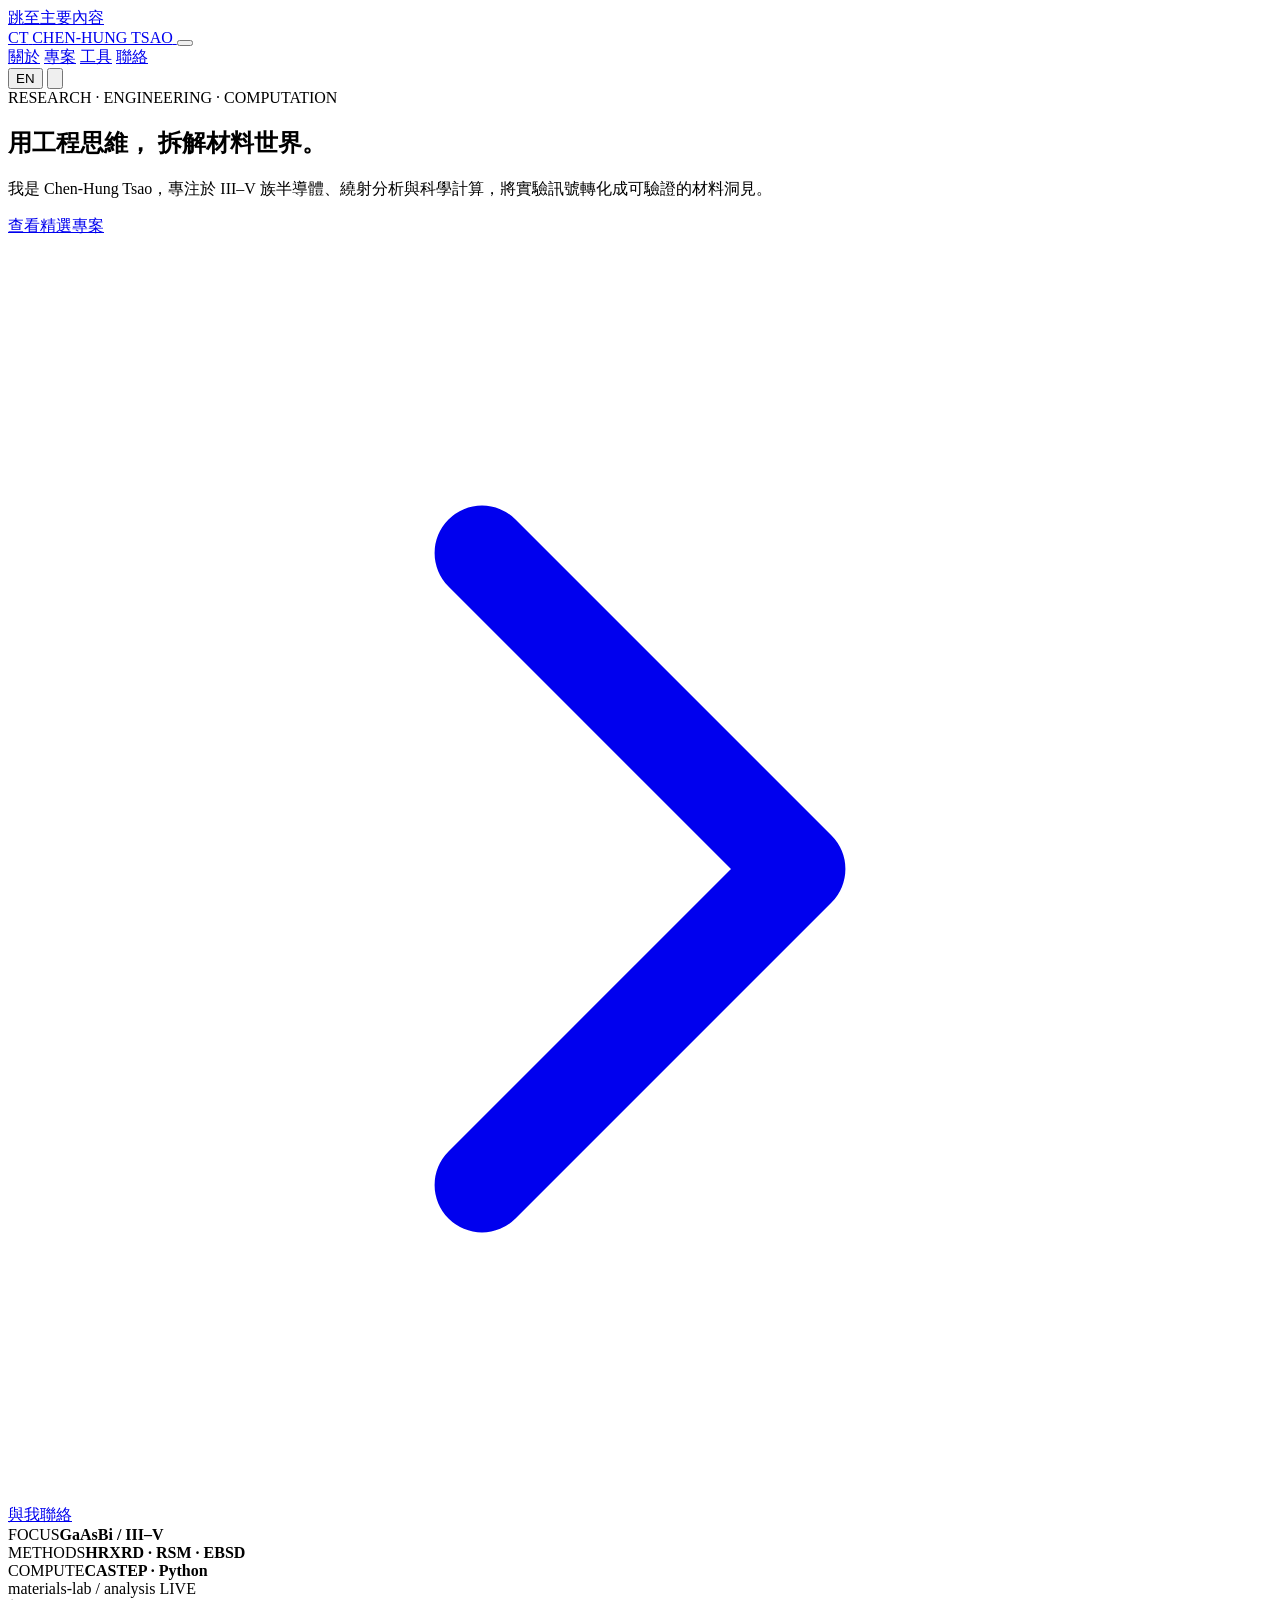
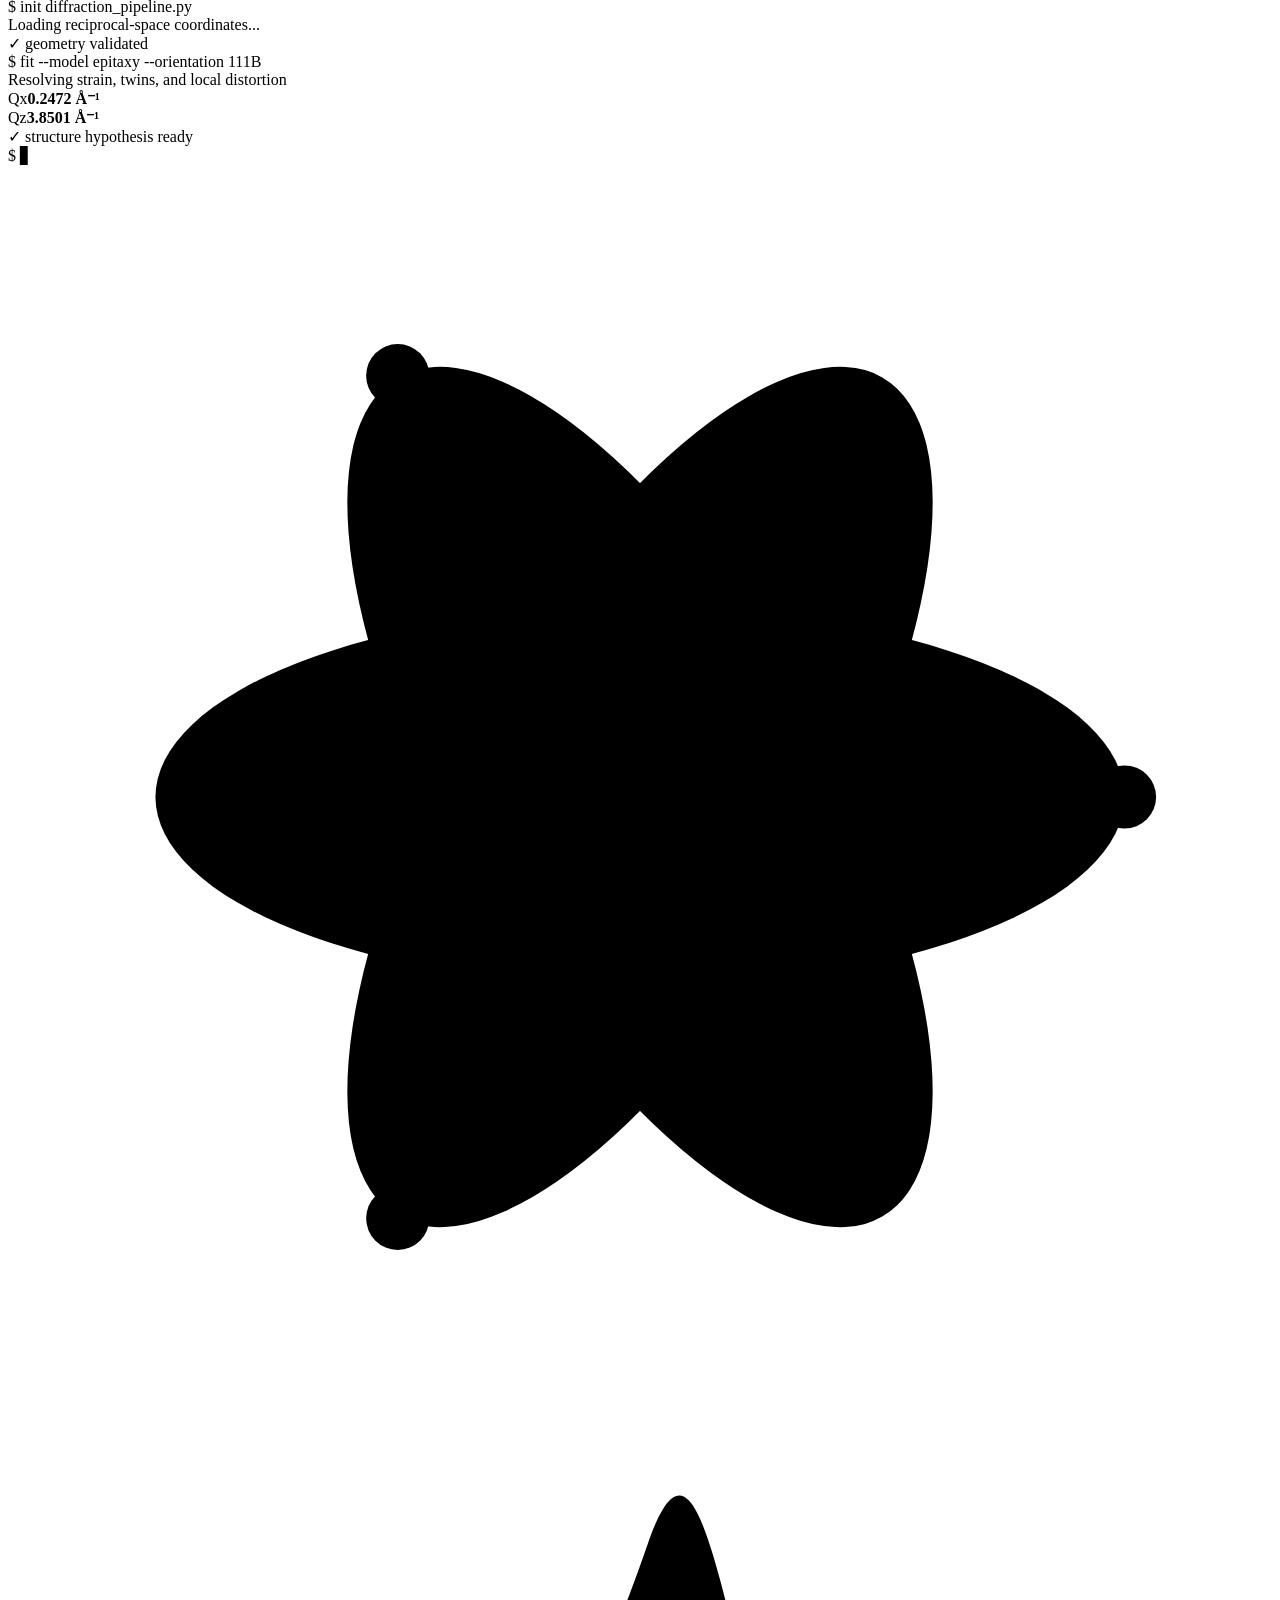
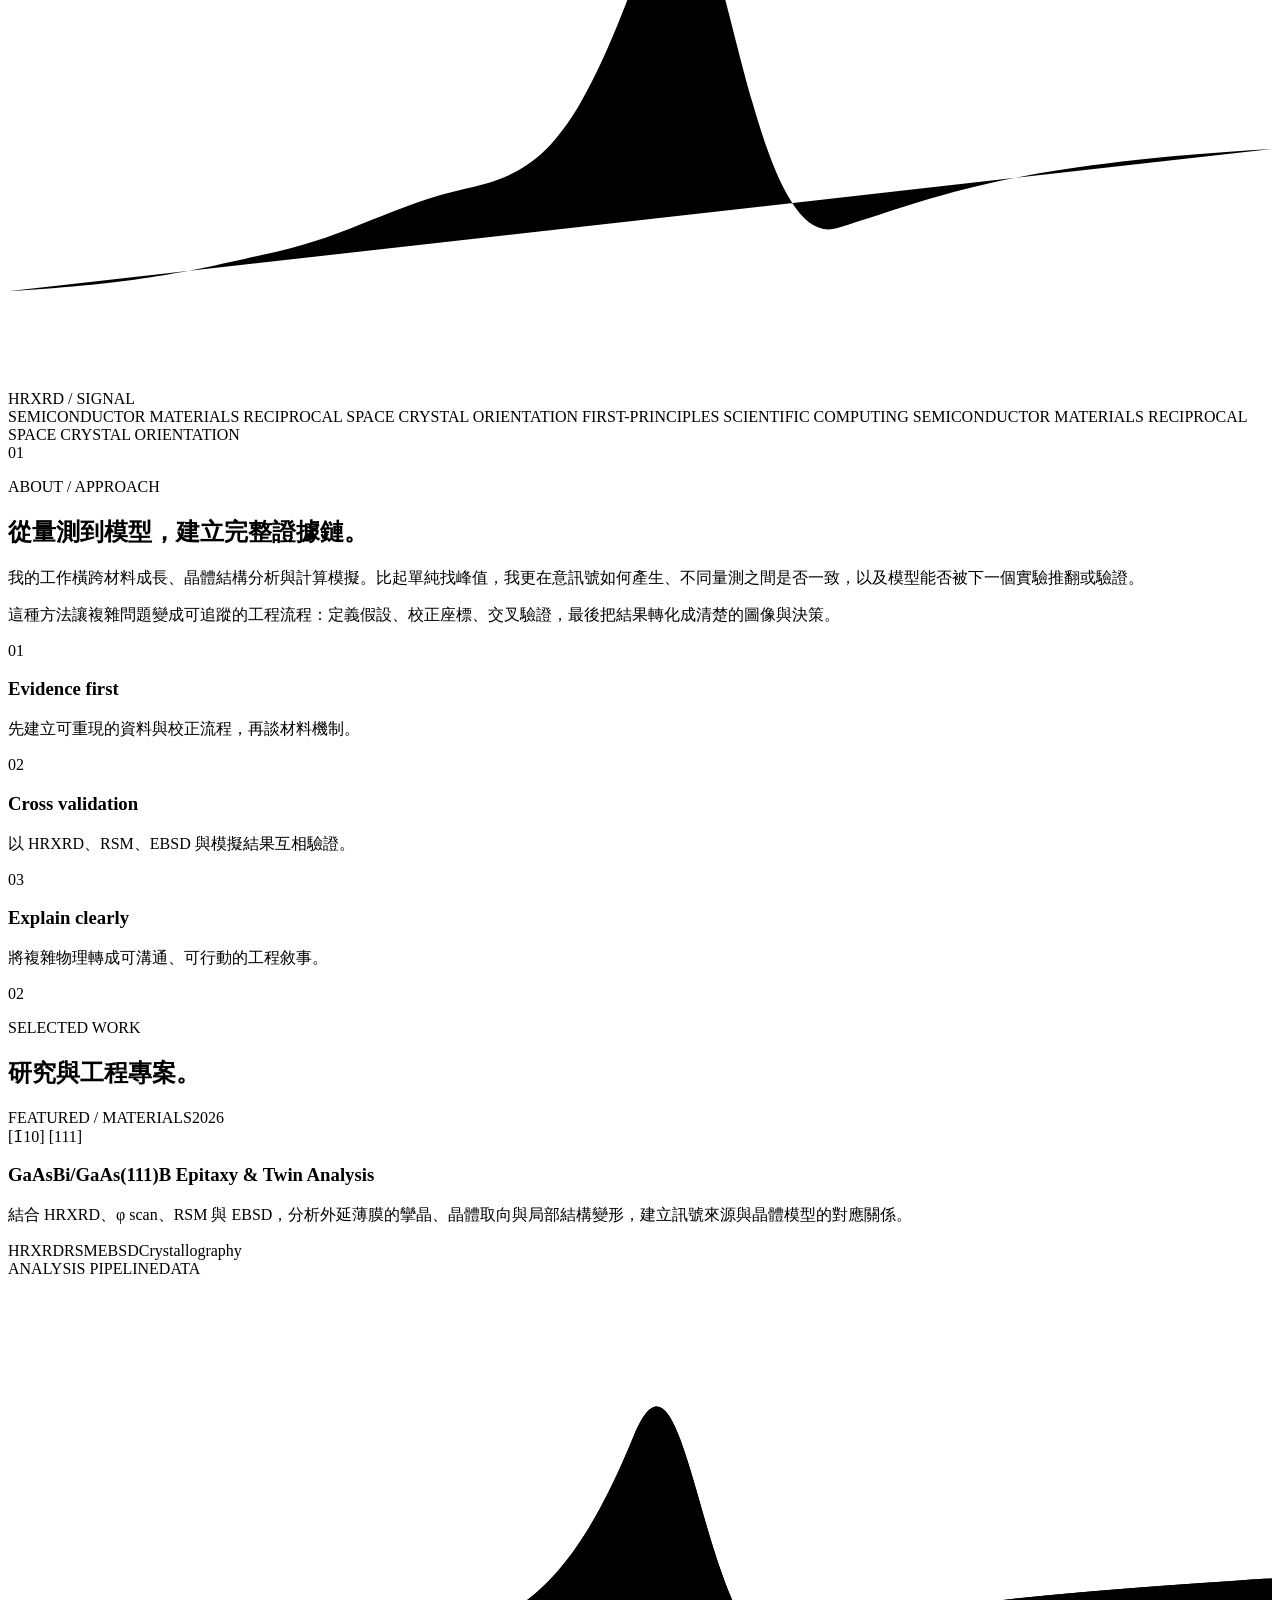
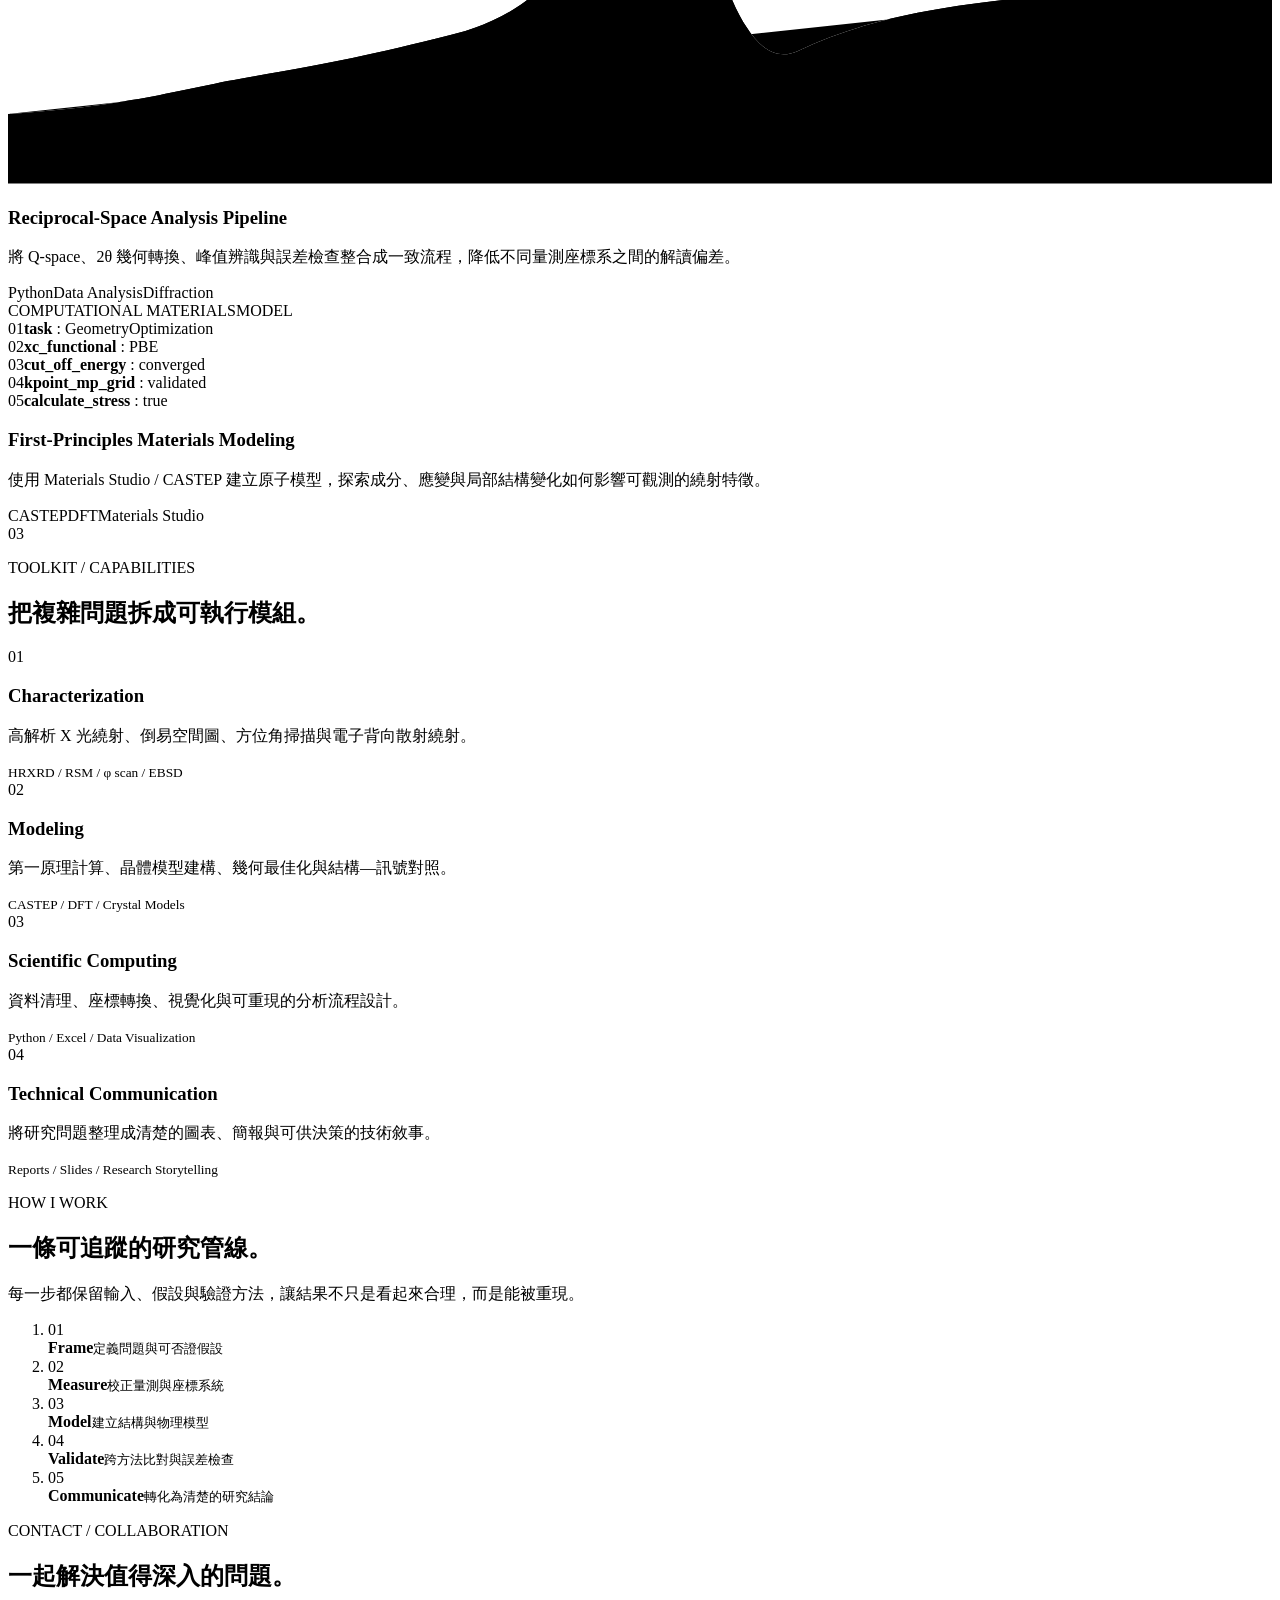
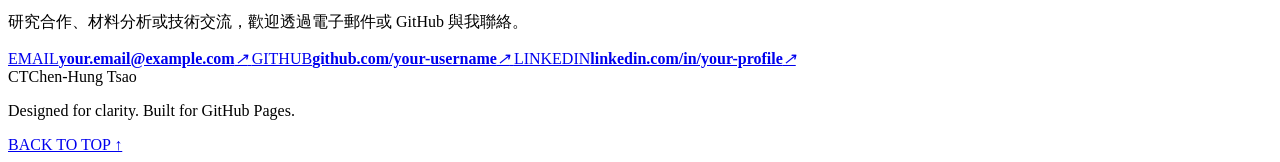
==== index.html @ fb01da3d "Initial personal website Initial personal website" ====
<!doctype html>
<html lang="zh-Hant" data-theme="dark">
<head>
  <meta charset="utf-8" />
  <meta name="viewport" content="width=device-width, initial-scale=1" />
  <meta name="description" content="Chen-Hung Tsao — semiconductor research, materials engineering, scientific computing, and diffraction analysis." />
  <meta name="theme-color" content="#07111f" />
  <meta property="og:title" content="Chen-Hung Tsao | Research Engineer" />
  <meta property="og:description" content="Semiconductor materials, diffraction analysis, and scientific computing." />
  <meta property="og:type" content="website" />
  <title>Chen-Hung Tsao | Research Engineer</title>
  <link rel="icon" href="assets/icons/favicon.svg" type="image/svg+xml" />
  <link rel="stylesheet" href="assets/css/styles.css" />
  <script defer src="assets/js/main.js"></script>
</head>
<body>
  <a class="skip-link" href="#main">跳至主要內容</a>
  <div class="cursor-glow" aria-hidden="true"></div>
  <div class="ambient ambient-one" aria-hidden="true"></div>
  <div class="ambient ambient-two" aria-hidden="true"></div>

  <header class="site-header" id="top">
    <nav class="nav shell" aria-label="主要導覽">
      <a class="brand" href="#top" aria-label="回到首頁">
        <span class="brand-mark">CT</span>
        <span class="brand-text">CHEN-HUNG TSAO</span>
      </a>

      <button class="nav-toggle" type="button" aria-expanded="false" aria-controls="nav-links" aria-label="開啟導覽選單">
        <span></span><span></span>
      </button>

      <div class="nav-links" id="nav-links">
        <a href="#about" data-i18n="nav.about">關於</a>
        <a href="#work" data-i18n="nav.work">專案</a>
        <a href="#toolkit" data-i18n="nav.toolkit">工具</a>
        <a href="#contact" data-i18n="nav.contact">聯絡</a>
      </div>

      <div class="nav-actions">
        <button class="utility-button" id="language-toggle" type="button" aria-label="切換語言">EN</button>
        <button class="utility-button icon-button" id="theme-toggle" type="button" aria-label="切換明暗主題">
          <svg aria-hidden="true" viewBox="0 0 24 24" fill="none"><path d="M12 3v2M12 19v2M3 12h2M19 12h2M5.64 5.64l1.42 1.42M16.94 16.94l1.42 1.42M18.36 5.64l-1.42 1.42M7.06 16.94l-1.42 1.42M16 12a4 4 0 1 1-8 0 4 4 0 0 1 8 0Z" stroke="currentColor" stroke-width="1.6" stroke-linecap="round"/></svg>
        </button>
      </div>
    </nav>
  </header>

  <main id="main">
    <section class="hero shell section">
      <div class="hero-copy reveal">
        <div class="eyebrow">
          <span class="status-dot"></span>
          <span data-i18n="hero.eyebrow">RESEARCH · ENGINEERING · COMPUTATION</span>
        </div>
        <h1>
          <span data-i18n="hero.line1">用工程思維，</span>
          <span class="gradient-text" data-i18n="hero.line2">拆解材料世界。</span>
        </h1>
        <p class="hero-lead" data-i18n="hero.lead">
          我是 Chen-Hung Tsao，專注於 III–V 族半導體、繞射分析與科學計算，將實驗訊號轉化成可驗證的材料洞見。
        </p>
        <div class="hero-actions">
          <a class="button button-primary" href="#work">
            <span data-i18n="hero.ctaPrimary">查看精選專案</span>
            <svg aria-hidden="true" viewBox="0 0 24 24"><path d="m9 18 6-6-6-6" fill="none" stroke="currentColor" stroke-width="1.8" stroke-linecap="round" stroke-linejoin="round"/></svg>
          </a>
          <a class="button button-secondary" href="#contact" data-i18n="hero.ctaSecondary">與我聯絡</a>
        </div>
        <div class="hero-meta" aria-label="專業領域">
          <div><span class="meta-label" data-i18n="hero.focusLabel">FOCUS</span><strong>GaAsBi / III–V</strong></div>
          <div><span class="meta-label" data-i18n="hero.methodsLabel">METHODS</span><strong>HRXRD · RSM · EBSD</strong></div>
          <div><span class="meta-label" data-i18n="hero.computeLabel">COMPUTE</span><strong>CASTEP · Python</strong></div>
        </div>
      </div>

      <div class="hero-visual reveal" data-delay="120">
        <div class="terminal-window">
          <div class="terminal-bar">
            <div class="terminal-dots" aria-hidden="true"><span></span><span></span><span></span></div>
            <span>materials-lab / analysis</span>
            <span class="terminal-status">LIVE</span>
          </div>
          <div class="terminal-body" aria-label="模擬分析終端機">
            <div><span class="terminal-prompt">$</span> init diffraction_pipeline.py</div>
            <div class="terminal-muted">Loading reciprocal-space coordinates...</div>
            <div class="terminal-success">✓ geometry validated</div>
            <div><span class="terminal-prompt">$</span> fit --model epitaxy --orientation 111B</div>
            <div class="terminal-muted">Resolving strain, twins, and local distortion</div>
            <div class="terminal-data"><span>Qx</span><b>0.2472 Å⁻¹</b></div>
            <div class="terminal-data"><span>Qz</span><b>3.8501 Å⁻¹</b></div>
            <div class="terminal-success">✓ structure hypothesis ready</div>
            <div class="terminal-command"><span class="terminal-prompt">$</span> <span id="typed-command"></span><span class="caret">▋</span></div>
          </div>
        </div>

        <div class="orbital-card orbital-card-a" aria-hidden="true">
          <svg viewBox="0 0 120 120">
            <circle cx="60" cy="60" r="5"/>
            <ellipse cx="60" cy="60" rx="46" ry="18"/>
            <ellipse cx="60" cy="60" rx="46" ry="18" transform="rotate(60 60 60)"/>
            <ellipse cx="60" cy="60" rx="46" ry="18" transform="rotate(120 60 60)"/>
            <circle class="electron e1" cx="106" cy="60" r="3"/>
            <circle class="electron e2" cx="37" cy="20" r="3"/>
            <circle class="electron e3" cx="37" cy="100" r="3"/>
          </svg>
        </div>
        <div class="signal-card orbital-card-b" aria-hidden="true">
          <svg viewBox="0 0 160 70" preserveAspectRatio="none"><path d="M0 58 C18 57, 25 55, 34 53 S49 47, 58 45 S72 40, 81 14 S92 54, 105 50 S126 42, 160 40"/></svg>
          <span>HRXRD / SIGNAL</span>
        </div>
      </div>
    </section>

    <section class="signal-strip" aria-label="能力摘要">
      <div class="signal-track">
        <span>SEMICONDUCTOR MATERIALS</span><i></i>
        <span>RECIPROCAL SPACE</span><i></i>
        <span>CRYSTAL ORIENTATION</span><i></i>
        <span>FIRST-PRINCIPLES</span><i></i>
        <span>SCIENTIFIC COMPUTING</span><i></i>
        <span>SEMICONDUCTOR MATERIALS</span><i></i>
        <span>RECIPROCAL SPACE</span><i></i>
        <span>CRYSTAL ORIENTATION</span><i></i>
      </div>
    </section>

    <section class="about shell section" id="about">
      <div class="section-heading reveal">
        <span class="section-index">01</span>
        <div>
          <p class="section-kicker" data-i18n="about.kicker">ABOUT / APPROACH</p>
          <h2 data-i18n="about.title">從量測到模型，建立完整證據鏈。</h2>
        </div>
      </div>

      <div class="about-grid">
        <article class="about-statement reveal">
          <p data-i18n="about.body1">我的工作橫跨材料成長、晶體結構分析與計算模擬。比起單純找峰值，我更在意訊號如何產生、不同量測之間是否一致，以及模型能否被下一個實驗推翻或驗證。</p>
          <p data-i18n="about.body2">這種方法讓複雜問題變成可追蹤的工程流程：定義假設、校正座標、交叉驗證，最後把結果轉化成清楚的圖像與決策。</p>
        </article>

        <div class="principles reveal" data-delay="100">
          <div class="principle-card">
            <span>01</span><h3 data-i18n="about.p1Title">Evidence first</h3><p data-i18n="about.p1Body">先建立可重現的資料與校正流程，再談材料機制。</p>
          </div>
          <div class="principle-card">
            <span>02</span><h3 data-i18n="about.p2Title">Cross validation</h3><p data-i18n="about.p2Body">以 HRXRD、RSM、EBSD 與模擬結果互相驗證。</p>
          </div>
          <div class="principle-card">
            <span>03</span><h3 data-i18n="about.p3Title">Explain clearly</h3><p data-i18n="about.p3Body">將複雜物理轉成可溝通、可行動的工程敘事。</p>
          </div>
        </div>
      </div>
    </section>

    <section class="work shell section" id="work">
      <div class="section-heading reveal">
        <span class="section-index">02</span>
        <div>
          <p class="section-kicker" data-i18n="work.kicker">SELECTED WORK</p>
          <h2 data-i18n="work.title">研究與工程專案。</h2>
        </div>
      </div>

      <div class="project-grid">
        <article class="project-card project-featured reveal">
          <div class="project-topline"><span>FEATURED / MATERIALS</span><span>2026</span></div>
          <div class="project-visual lattice-visual" aria-hidden="true">
            <div class="lattice-plane plane-a"></div>
            <div class="lattice-plane plane-b"></div>
            <div class="lattice-nodes"></div>
            <span class="axis axis-x">[1̄10]</span>
            <span class="axis axis-z">[111]</span>
          </div>
          <div class="project-content">
            <h3>GaAsBi/GaAs(111)B Epitaxy & Twin Analysis</h3>
            <p data-i18n="work.p1Body">結合 HRXRD、φ scan、RSM 與 EBSD，分析外延薄膜的攣晶、晶體取向與局部結構變形，建立訊號來源與晶體模型的對應關係。</p>
            <div class="tag-list"><span>HRXRD</span><span>RSM</span><span>EBSD</span><span>Crystallography</span></div>
          </div>
        </article>

        <article class="project-card reveal" data-delay="80">
          <div class="project-topline"><span>ANALYSIS PIPELINE</span><span>DATA</span></div>
          <div class="mini-chart" aria-hidden="true">
            <svg viewBox="0 0 400 160" preserveAspectRatio="none"><path class="chart-grid" d="M0 40H400M0 80H400M0 120H400M80 0V160M160 0V160M240 0V160M320 0V160"/><path class="chart-line" d="M0 138 C42 135 54 130 78 126 S116 119 140 113 S180 94 198 50 S220 132 250 118 S310 101 400 95"/><path class="chart-fill" d="M0 138 C42 135 54 130 78 126 S116 119 140 113 S180 94 198 50 S220 132 250 118 S310 101 400 95 L400 160 L0 160 Z"/></svg>
          </div>
          <div class="project-content">
            <h3 data-i18n="work.p2Title">Reciprocal-Space Analysis Pipeline</h3>
            <p data-i18n="work.p2Body">將 Q-space、2θ 幾何轉換、峰值辨識與誤差檢查整合成一致流程，降低不同量測座標系之間的解讀偏差。</p>
            <div class="tag-list"><span>Python</span><span>Data Analysis</span><span>Diffraction</span></div>
          </div>
        </article>

        <article class="project-card reveal" data-delay="160">
          <div class="project-topline"><span>COMPUTATIONAL MATERIALS</span><span>MODEL</span></div>
          <div class="code-visual" aria-hidden="true">
            <div><span>01</span><b>task</b> : GeometryOptimization</div>
            <div><span>02</span><b>xc_functional</b> : PBE</div>
            <div><span>03</span><b>cut_off_energy</b> : converged</div>
            <div><span>04</span><b>kpoint_mp_grid</b> : validated</div>
            <div><span>05</span><b>calculate_stress</b> : true</div>
          </div>
          <div class="project-content">
            <h3 data-i18n="work.p3Title">First-Principles Materials Modeling</h3>
            <p data-i18n="work.p3Body">使用 Materials Studio / CASTEP 建立原子模型，探索成分、應變與局部結構變化如何影響可觀測的繞射特徵。</p>
            <div class="tag-list"><span>CASTEP</span><span>DFT</span><span>Materials Studio</span></div>
          </div>
        </article>
      </div>
    </section>

    <section class="toolkit shell section" id="toolkit">
      <div class="section-heading reveal">
        <span class="section-index">03</span>
        <div>
          <p class="section-kicker" data-i18n="toolkit.kicker">TOOLKIT / CAPABILITIES</p>
          <h2 data-i18n="toolkit.title">把複雜問題拆成可執行模組。</h2>
        </div>
      </div>

      <div class="toolkit-grid">
        <article class="tool-card reveal">
          <div class="tool-icon">01</div>
          <h3 data-i18n="toolkit.t1Title">Characterization</h3>
          <p data-i18n="toolkit.t1Body">高解析 X 光繞射、倒易空間圖、方位角掃描與電子背向散射繞射。</p>
          <div class="tool-meter"><span style="--value: 91%"></span></div>
          <small>HRXRD / RSM / φ scan / EBSD</small>
        </article>
        <article class="tool-card reveal" data-delay="60">
          <div class="tool-icon">02</div>
          <h3 data-i18n="toolkit.t2Title">Modeling</h3>
          <p data-i18n="toolkit.t2Body">第一原理計算、晶體模型建構、幾何最佳化與結構—訊號對照。</p>
          <div class="tool-meter"><span style="--value: 84%"></span></div>
          <small>CASTEP / DFT / Crystal Models</small>
        </article>
        <article class="tool-card reveal" data-delay="120">
          <div class="tool-icon">03</div>
          <h3 data-i18n="toolkit.t3Title">Scientific Computing</h3>
          <p data-i18n="toolkit.t3Body">資料清理、座標轉換、視覺化與可重現的分析流程設計。</p>
          <div class="tool-meter"><span style="--value: 87%"></span></div>
          <small>Python / Excel / Data Visualization</small>
        </article>
        <article class="tool-card reveal" data-delay="180">
          <div class="tool-icon">04</div>
          <h3 data-i18n="toolkit.t4Title">Technical Communication</h3>
          <p data-i18n="toolkit.t4Body">將研究問題整理成清楚的圖表、簡報與可供決策的技術敘事。</p>
          <div class="tool-meter"><span style="--value: 89%"></span></div>
          <small>Reports / Slides / Research Storytelling</small>
        </article>
      </div>
    </section>

    <section class="workflow shell section">
      <div class="workflow-panel reveal">
        <div class="workflow-copy">
          <p class="section-kicker" data-i18n="workflow.kicker">HOW I WORK</p>
          <h2 data-i18n="workflow.title">一條可追蹤的研究管線。</h2>
          <p data-i18n="workflow.body">每一步都保留輸入、假設與驗證方法，讓結果不只是看起來合理，而是能被重現。</p>
        </div>
        <ol class="workflow-steps">
          <li><span>01</span><div><b data-i18n="workflow.s1Title">Frame</b><small data-i18n="workflow.s1Body">定義問題與可否證假設</small></div></li>
          <li><span>02</span><div><b data-i18n="workflow.s2Title">Measure</b><small data-i18n="workflow.s2Body">校正量測與座標系統</small></div></li>
          <li><span>03</span><div><b data-i18n="workflow.s3Title">Model</b><small data-i18n="workflow.s3Body">建立結構與物理模型</small></div></li>
          <li><span>04</span><div><b data-i18n="workflow.s4Title">Validate</b><small data-i18n="workflow.s4Body">跨方法比對與誤差檢查</small></div></li>
          <li><span>05</span><div><b data-i18n="workflow.s5Title">Communicate</b><small data-i18n="workflow.s5Body">轉化為清楚的研究結論</small></div></li>
        </ol>
      </div>
    </section>

    <section class="contact shell section" id="contact">
      <div class="contact-panel reveal">
        <div>
          <p class="section-kicker" data-i18n="contact.kicker">CONTACT / COLLABORATION</p>
          <h2 data-i18n="contact.title">一起解決值得深入的問題。</h2>
          <p data-i18n="contact.body">研究合作、材料分析或技術交流，歡迎透過電子郵件或 GitHub 與我聯絡。</p>
        </div>
        <div class="contact-actions">
          <!-- 將下方信箱替換成你的真實 Email -->
          <a class="contact-link" href="mailto:your.email@example.com">
            <span>EMAIL</span><b>your.email@example.com</b><i>↗</i>
          </a>
          <!-- 將 # 替換成你的 GitHub 個人頁連結 -->
          <a class="contact-link" href="#" data-placeholder-link="true">
            <span>GITHUB</span><b>github.com/your-username</b><i>↗</i>
          </a>
          <!-- 將 # 替換成你的 LinkedIn 個人頁連結 -->
          <a class="contact-link" href="#" data-placeholder-link="true">
            <span>LINKEDIN</span><b>linkedin.com/in/your-profile</b><i>↗</i>
          </a>
        </div>
      </div>
    </section>
  </main>

  <footer class="site-footer shell">
    <div><span class="brand-mark small">CT</span><span>Chen-Hung Tsao</span></div>
    <p>Designed for clarity. Built for GitHub Pages.</p>
    <a href="#top">BACK TO TOP ↑</a>
  </footer>

  <div class="command-palette" id="command-palette" role="dialog" aria-modal="true" aria-labelledby="command-title" hidden>
    <div class="command-backdrop" data-close-command></div>
    <div class="command-box">
      <div class="command-search">
        <span>⌘</span><input id="command-input" type="text" autocomplete="off" placeholder="Navigate…" aria-label="快速導覽" />
        <kbd>ESC</kbd>
      </div>
      <p id="command-title">QUICK NAVIGATION</p>
      <div class="command-list">
        <button type="button" data-target="#about"><span>01</span><b>About</b><kbd>A</kbd></button>
        <button type="button" data-target="#work"><span>02</span><b>Selected Work</b><kbd>W</kbd></button>
        <button type="button" data-target="#toolkit"><span>03</span><b>Toolkit</b><kbd>T</kbd></button>
        <button type="button" data-target="#contact"><span>04</span><b>Contact</b><kbd>C</kbd></button>
      </div>
    </div>
  </div>
</body>
</html>
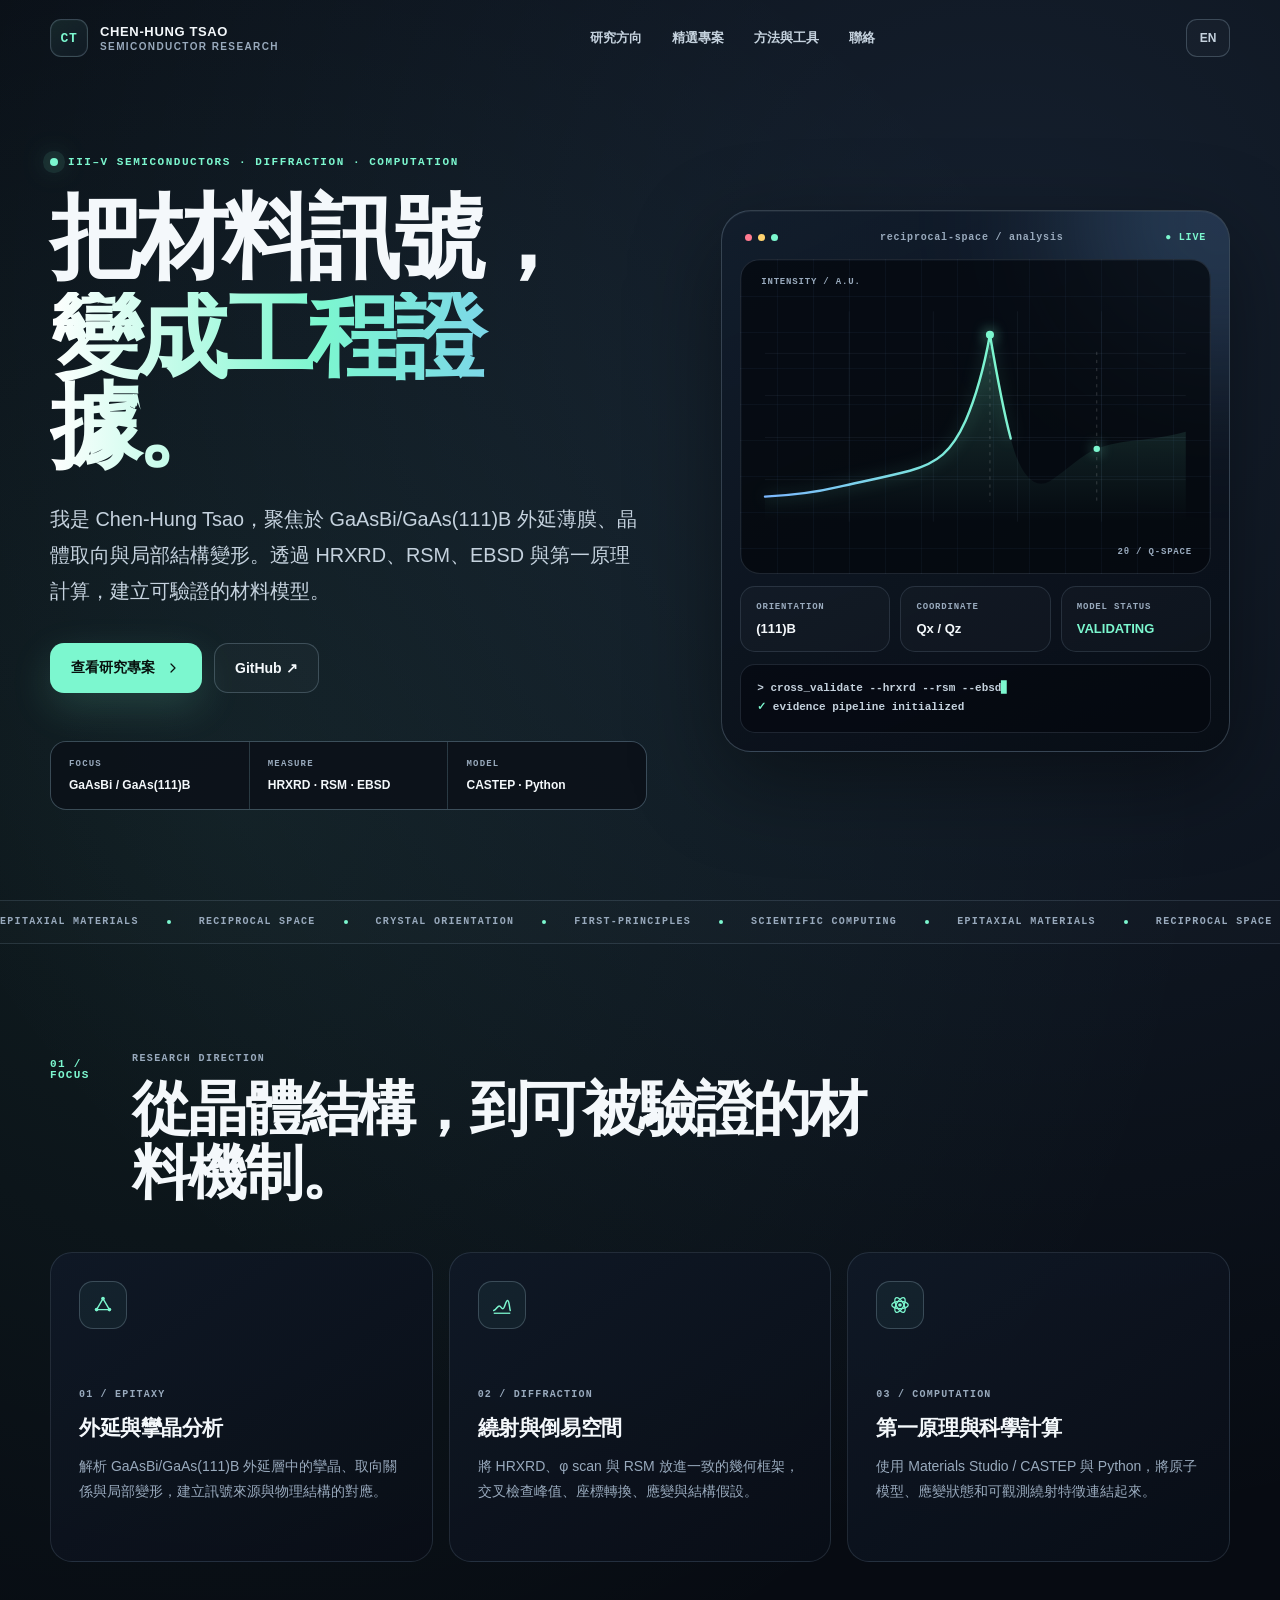
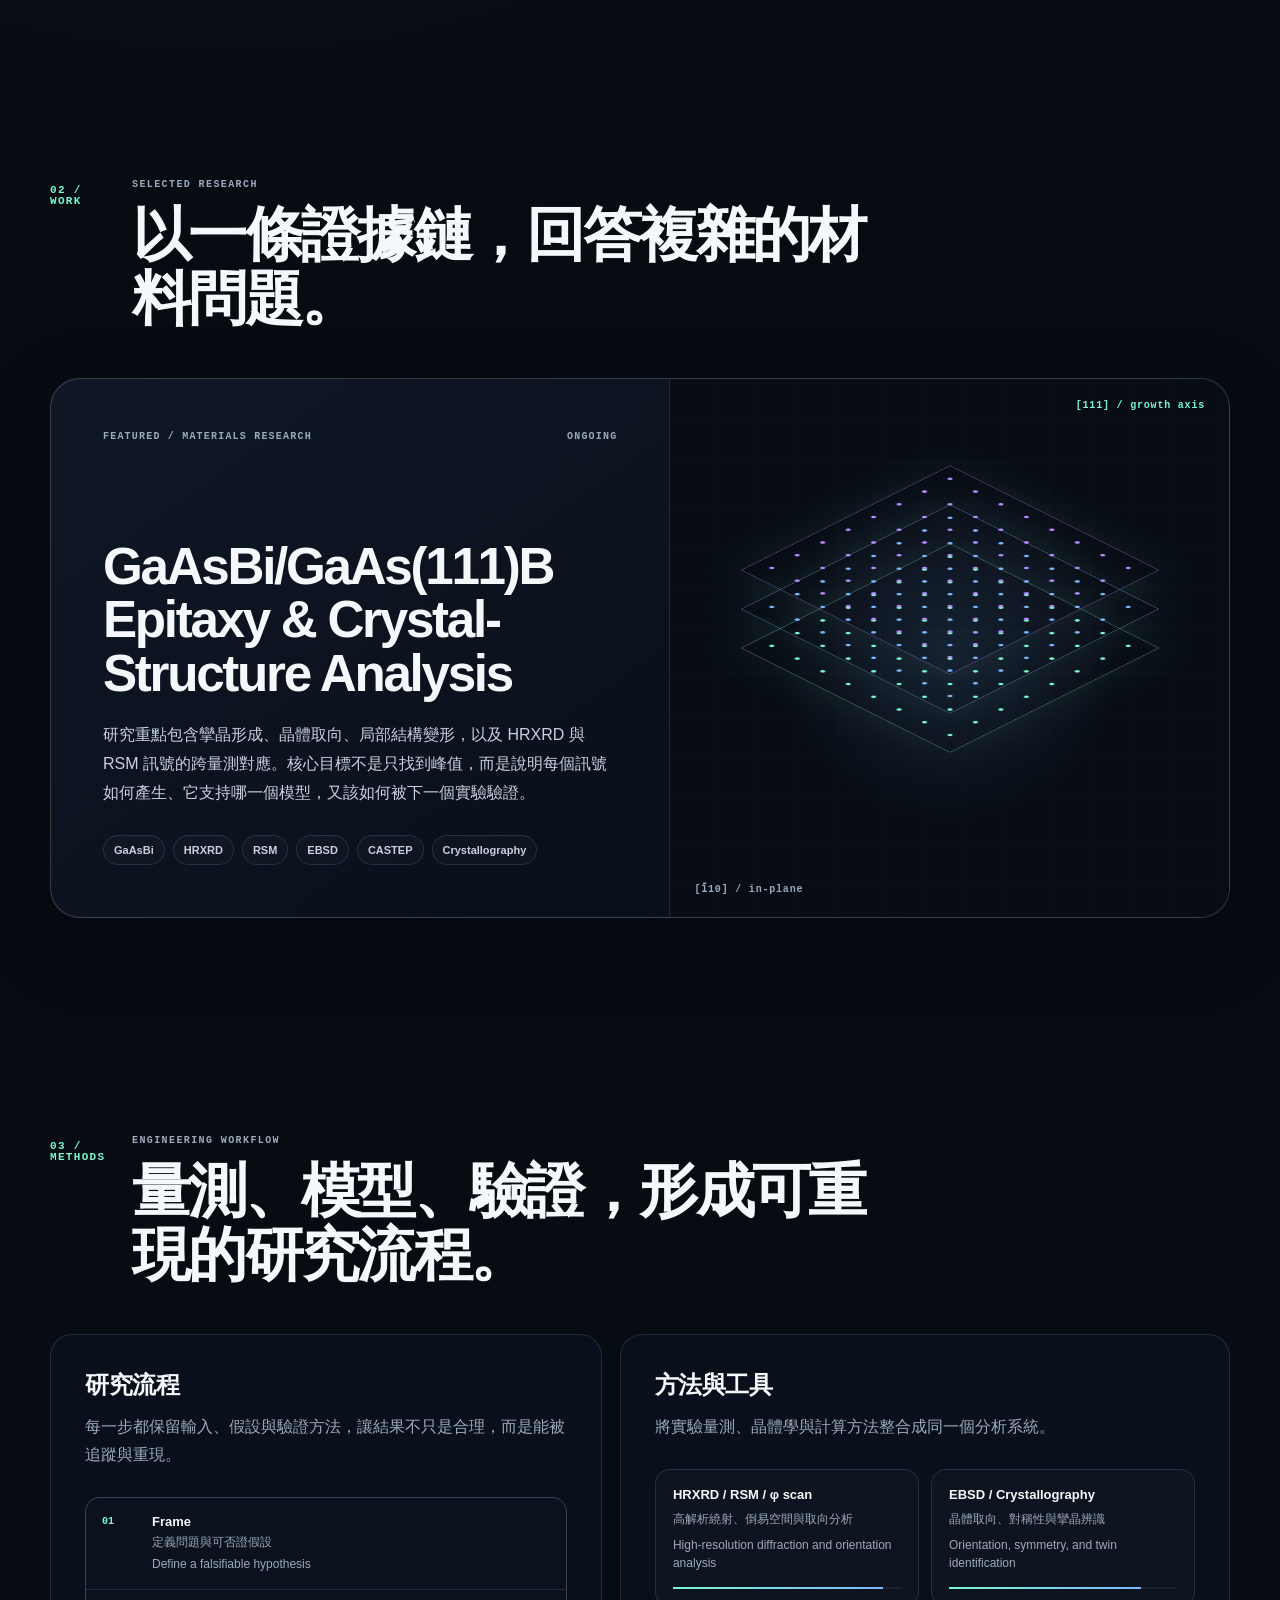
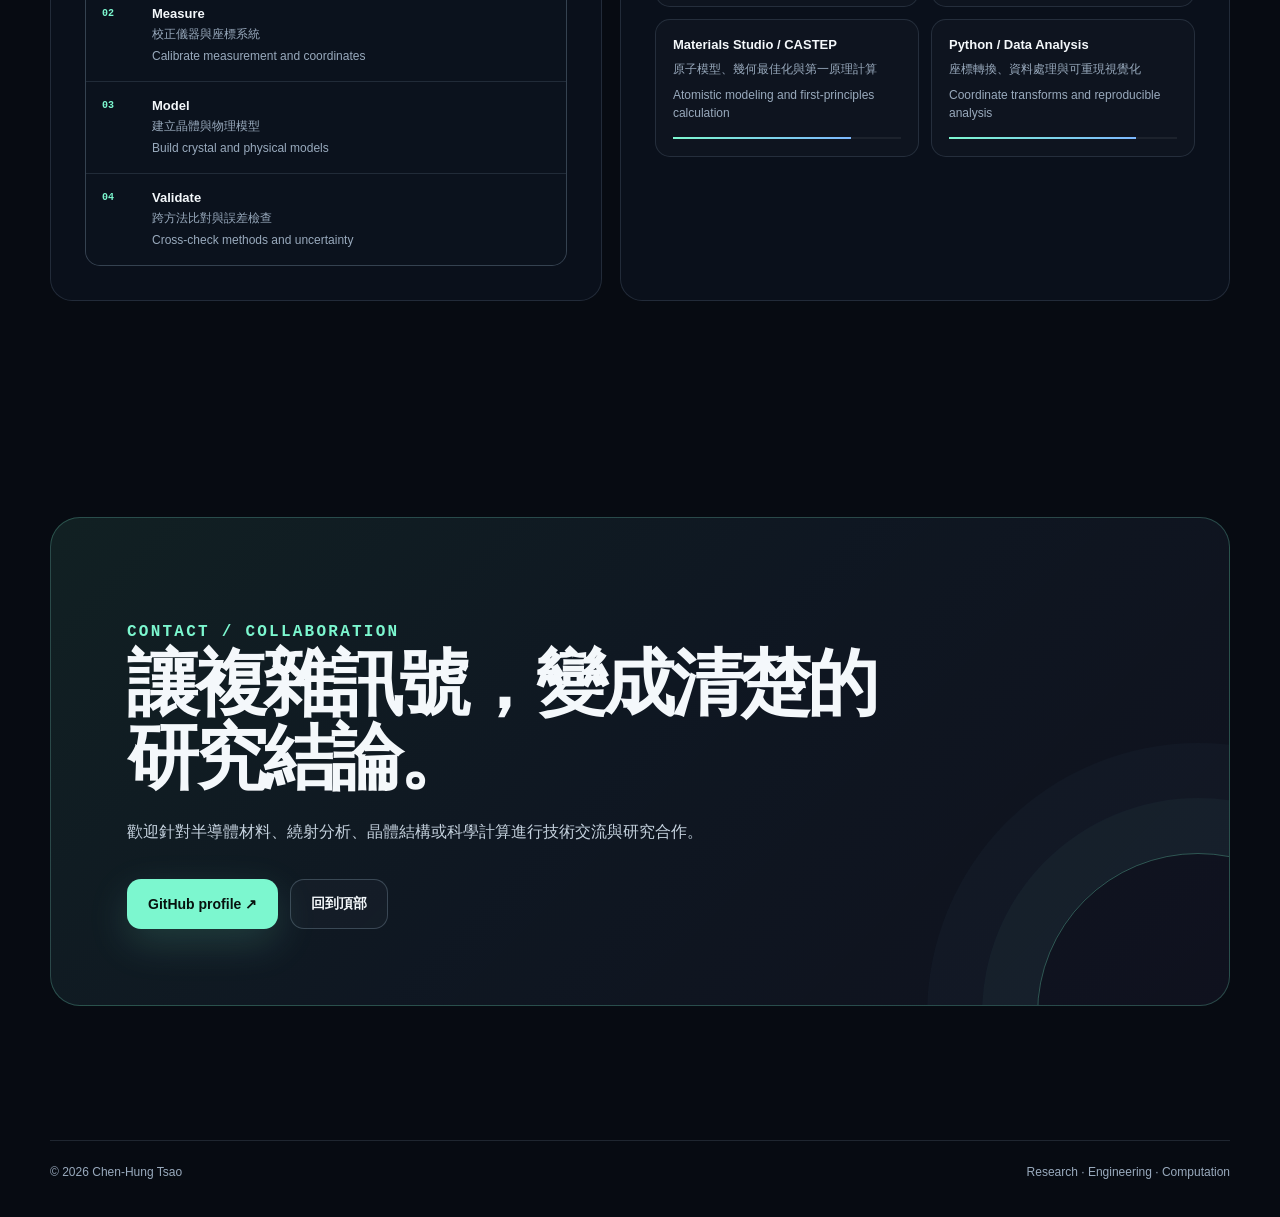
==== commit 318093f6: "2 2" ====
--- a/index.html
+++ b/index.html
@@ -1,319 +1,687 @@
 <!doctype html>
-<html lang="zh-Hant" data-theme="dark">
+<html lang="zh-Hant" data-lang="zh">
 <head>
-  <meta charset="utf-8" />
-  <meta name="viewport" content="width=device-width, initial-scale=1" />
-  <meta name="description" content="Chen-Hung Tsao — semiconductor research, materials engineering, scientific computing, and diffraction analysis." />
-  <meta name="theme-color" content="#07111f" />
-  <meta property="og:title" content="Chen-Hung Tsao | Research Engineer" />
-  <meta property="og:description" content="Semiconductor materials, diffraction analysis, and scientific computing." />
-  <meta property="og:type" content="website" />
-  <title>Chen-Hung Tsao | Research Engineer</title>
-  <link rel="icon" href="assets/icons/favicon.svg" type="image/svg+xml" />
-  <link rel="stylesheet" href="assets/css/styles.css" />
-  <script defer src="assets/js/main.js"></script>
+  <meta charset="utf-8">
+  <meta name="viewport" content="width=device-width, initial-scale=1">
+  <meta name="description" content="Chen-Hung Tsao — III–V semiconductor research, diffraction analysis, and scientific computing.">
+  <meta name="theme-color" content="#070b12">
+  <meta property="og:title" content="Chen-Hung Tsao | Semiconductor Research">
+  <meta property="og:description" content="III–V semiconductors, diffraction analysis, crystal modeling, and scientific computing.">
+  <meta property="og:type" content="website">
+  <title>Chen-Hung Tsao | Semiconductor Research</title>
+  <script>document.documentElement.classList.add('js')</script>
+  <link rel="icon" href="data:image/svg+xml,%3Csvg xmlns='http://www.w3.org/2000/svg' viewBox='0 0 64 64'%3E%3Crect width='64' height='64' rx='15' fill='%23070b12'/%3E%3Cpath d='M18 19h28v7H35v22h-7V26H18z' fill='%237cf7cf'/%3E%3C/svg%3E">
+  <style>
+    :root {
+      color-scheme: dark;
+      --bg: #070b12;
+      --bg-soft: #0b111b;
+      --panel: rgba(14, 22, 34, .78);
+      --panel-solid: #0e1622;
+      --line: rgba(178, 207, 231, .14);
+      --line-strong: rgba(178, 207, 231, .24);
+      --text: #f4f8fb;
+      --muted: #99aabd;
+      --muted-strong: #c5d2de;
+      --accent: #7cf7cf;
+      --accent-2: #7cb8ff;
+      --accent-3: #b68cff;
+      --danger: #ff7a90;
+      --shadow: 0 28px 90px rgba(0,0,0,.42);
+      --radius-xl: 30px;
+      --radius-lg: 22px;
+      --radius-md: 16px;
+      --shell: min(1180px, calc(100% - 40px));
+    }
+
+    * { box-sizing: border-box; }
+    html { scroll-behavior: smooth; }
+    body {
+      margin: 0;
+      min-width: 320px;
+      color: var(--text);
+      background:
+        radial-gradient(circle at 78% 7%, rgba(124,184,255,.12), transparent 29%),
+        radial-gradient(circle at 18% 18%, rgba(124,247,207,.08), transparent 26%),
+        var(--bg);
+      font-family: Inter, ui-sans-serif, -apple-system, BlinkMacSystemFont, "Segoe UI", "Noto Sans TC", "Microsoft JhengHei", sans-serif;
+      -webkit-font-smoothing: antialiased;
+      overflow-x: hidden;
+    }
+    body::before {
+      content: "";
+      position: fixed;
+      inset: 0;
+      pointer-events: none;
+      opacity: .16;
+      background-image:
+        linear-gradient(rgba(255,255,255,.025) 1px, transparent 1px),
+        linear-gradient(90deg, rgba(255,255,255,.025) 1px, transparent 1px);
+      background-size: 64px 64px;
+      mask-image: linear-gradient(to bottom, #000, transparent 75%);
+      z-index: -1;
+    }
+    a { color: inherit; text-decoration: none; }
+    button, a { -webkit-tap-highlight-color: transparent; }
+    button { font: inherit; }
+    img, svg { display: block; max-width: 100%; }
+    ::selection { color: #07110e; background: var(--accent); }
+
+    .skip-link {
+      position: fixed;
+      left: 18px;
+      top: -70px;
+      z-index: 999;
+      padding: 12px 16px;
+      border-radius: 10px;
+      color: #07110e;
+      background: var(--accent);
+      transition: top .2s ease;
+    }
+    .skip-link:focus { top: 18px; }
+    .shell { width: var(--shell); margin-inline: auto; }
+    .section { padding: 108px 0; }
+
+    .site-header {
+      position: fixed;
+      inset: 0 0 auto;
+      z-index: 50;
+      border-bottom: 1px solid transparent;
+      transition: background .25s ease, border-color .25s ease, backdrop-filter .25s ease;
+    }
+    .site-header.scrolled {
+      background: rgba(7,11,18,.78);
+      border-color: var(--line);
+      backdrop-filter: blur(18px);
+    }
+    .nav {
+      min-height: 76px;
+      display: grid;
+      grid-template-columns: auto 1fr auto;
+      align-items: center;
+      gap: 28px;
+    }
+    .brand { display: inline-flex; align-items: center; gap: 12px; font-weight: 800; letter-spacing: .04em; }
+    .brand-mark {
+      width: 38px;
+      height: 38px;
+      display: grid;
+      place-items: center;
+      border: 1px solid var(--line-strong);
+      border-radius: 11px;
+      color: var(--accent);
+      background: linear-gradient(145deg, rgba(124,247,207,.09), rgba(124,184,255,.04));
+      box-shadow: inset 0 0 0 1px rgba(255,255,255,.02);
+      font: 800 13px/1 ui-monospace, SFMono-Regular, Menlo, Consolas, monospace;
+    }
+    .brand-copy { display: grid; gap: 2px; }
+    .brand-name { font-size: 13px; }
+    .brand-role { color: var(--muted); font-size: 10px; font-weight: 700; letter-spacing: .14em; }
+    .nav-links { justify-self: center; display: flex; gap: 30px; }
+    .nav-links a { color: var(--muted-strong); font-size: 13px; font-weight: 700; transition: color .2s ease; }
+    .nav-links a:hover { color: var(--accent); }
+    .nav-actions { display: flex; align-items: center; gap: 10px; }
+    .lang-toggle, .nav-toggle {
+      border: 1px solid var(--line-strong);
+      color: var(--muted-strong);
+      background: rgba(255,255,255,.025);
+      cursor: pointer;
+    }
+    .lang-toggle {
+      min-width: 44px;
+      height: 38px;
+      border-radius: 11px;
+      font-weight: 800;
+      font-size: 12px;
+    }
+    .lang-toggle:hover { color: var(--accent); border-color: rgba(124,247,207,.45); }
+    .nav-toggle { display: none; width: 40px; height: 38px; border-radius: 11px; padding: 0; place-items: center; }
+    .nav-toggle span { width: 17px; height: 1px; background: currentColor; transition: transform .2s ease; }
+
+    .hero {
+      min-height: 100svh;
+      padding-top: 138px;
+      padding-bottom: 76px;
+      display: grid;
+      grid-template-columns: minmax(0, 1.08fr) minmax(390px, .92fr);
+      align-items: center;
+      gap: 74px;
+    }
+    .eyebrow {
+      width: fit-content;
+      display: inline-flex;
+      align-items: center;
+      gap: 10px;
+      margin-bottom: 24px;
+      color: var(--accent);
+      font: 800 11px/1.3 ui-monospace, SFMono-Regular, Menlo, Consolas, monospace;
+      letter-spacing: .14em;
+      text-transform: uppercase;
+    }
+    .status-dot { width: 8px; height: 8px; border-radius: 50%; background: var(--accent); box-shadow: 0 0 0 7px rgba(124,247,207,.09), 0 0 26px rgba(124,247,207,.7); }
+    .hero h1 {
+      max-width: 760px;
+      margin: 0;
+      font-size: clamp(52px, 7.2vw, 96px);
+      line-height: .98;
+      letter-spacing: -.065em;
+      font-weight: 850;
+    }
+    .hero h1 span { display: block; }
+    .hero h1 .line-two {
+      margin-top: 8px;
+      color: transparent;
+      background: linear-gradient(90deg, #fff 0%, var(--accent) 45%, var(--accent-2) 100%);
+      -webkit-background-clip: text;
+      background-clip: text;
+    }
+    .hero-lead {
+      max-width: 650px;
+      margin: 30px 0 0;
+      color: var(--muted-strong);
+      font-size: clamp(17px, 1.55vw, 21px);
+      line-height: 1.8;
+    }
+    .hero-actions { display: flex; flex-wrap: wrap; gap: 12px; margin-top: 34px; }
+    .button {
+      min-height: 50px;
+      display: inline-flex;
+      align-items: center;
+      justify-content: center;
+      gap: 10px;
+      padding: 0 20px;
+      border: 1px solid var(--line-strong);
+      border-radius: 14px;
+      font-size: 14px;
+      font-weight: 800;
+      transition: transform .2s ease, border-color .2s ease, background .2s ease, color .2s ease;
+    }
+    .button:hover { transform: translateY(-2px); }
+    .button-primary { color: #07110e; border-color: transparent; background: var(--accent); box-shadow: 0 14px 40px rgba(124,247,207,.16); }
+    .button-primary:hover { background: #9affdc; }
+    .button-secondary { color: var(--text); background: rgba(255,255,255,.025); }
+    .button-secondary:hover { border-color: rgba(124,184,255,.5); }
+    .button svg { width: 16px; height: 16px; }
+    .hero-meta {
+      display: grid;
+      grid-template-columns: repeat(3, 1fr);
+      gap: 1px;
+      margin-top: 48px;
+      overflow: hidden;
+      border: 1px solid var(--line);
+      border-radius: var(--radius-md);
+      background: var(--line);
+    }
+    .hero-meta div { min-width: 0; padding: 17px 18px; background: rgba(8,13,21,.88); }
+    .hero-meta small { display: block; color: var(--muted); font: 750 9px/1.3 ui-monospace, SFMono-Regular, Menlo, Consolas, monospace; letter-spacing: .13em; }
+    .hero-meta strong { display: block; margin-top: 7px; overflow: hidden; color: var(--text); font-size: 12px; text-overflow: ellipsis; white-space: nowrap; }
+
+    .research-console {
+      position: relative;
+      isolation: isolate;
+      min-height: 530px;
+      padding: 18px;
+      border: 1px solid var(--line-strong);
+      border-radius: var(--radius-xl);
+      background: linear-gradient(155deg, rgba(18,29,44,.9), rgba(8,13,21,.96));
+      box-shadow: var(--shadow), inset 0 1px 0 rgba(255,255,255,.05);
+      overflow: hidden;
+    }
+    .research-console::before {
+      content: "";
+      position: absolute;
+      width: 320px;
+      height: 320px;
+      right: -150px;
+      top: -150px;
+      z-index: -1;
+      border-radius: 50%;
+      background: rgba(124,184,255,.2);
+      filter: blur(70px);
+    }
+    .console-bar { display: flex; align-items: center; justify-content: space-between; padding: 4px 5px 16px; color: var(--muted); font: 750 10px/1 ui-monospace, SFMono-Regular, Menlo, Consolas, monospace; letter-spacing: .08em; }
+    .console-dots { display: flex; gap: 6px; }
+    .console-dots i { width: 7px; height: 7px; border-radius: 50%; background: var(--line-strong); }
+    .console-dots i:nth-child(1) { background: var(--danger); }
+    .console-dots i:nth-child(2) { background: #ffd36f; }
+    .console-dots i:nth-child(3) { background: var(--accent); }
+    .console-live { color: var(--accent); }
+    .console-canvas {
+      position: relative;
+      height: 315px;
+      padding: 24px;
+      border: 1px solid var(--line);
+      border-radius: 20px;
+      background:
+        linear-gradient(rgba(124,184,255,.045) 1px, transparent 1px),
+        linear-gradient(90deg, rgba(124,184,255,.045) 1px, transparent 1px),
+        rgba(4,8,14,.76);
+      background-size: 36px 36px;
+      overflow: hidden;
+    }
+    .console-canvas::after { content: ""; position: absolute; inset: 0; pointer-events: none; background: linear-gradient(90deg, transparent, rgba(124,247,207,.035), transparent); transform: translateX(-100%); animation: scan 5.5s linear infinite; }
+    @keyframes scan { to { transform: translateX(100%); } }
+    .chart-label { position: absolute; z-index: 2; color: var(--muted); font: 700 9px/1 ui-monospace, SFMono-Regular, Menlo, Consolas, monospace; letter-spacing: .09em; }
+    .chart-label.y { top: 18px; left: 20px; }
+    .chart-label.x { right: 18px; bottom: 16px; }
+    .diffraction-chart { width: 100%; height: 100%; overflow: visible; }
+    .diffraction-chart .grid { stroke: rgba(177,209,235,.08); stroke-width: 1; }
+    .diffraction-chart .area { fill: url(#areaGradient); opacity: .62; }
+    .diffraction-chart .curve { fill: none; stroke: url(#lineGradient); stroke-width: 3; stroke-linecap: round; filter: drop-shadow(0 0 10px rgba(124,247,207,.32)); stroke-dasharray: 520; stroke-dashoffset: 520; animation: draw 2.3s ease .3s forwards; }
+    .diffraction-chart .guide { stroke: rgba(255,255,255,.22); stroke-width: 1; stroke-dasharray: 4 6; }
+    .diffraction-chart .point { fill: var(--accent); filter: drop-shadow(0 0 8px rgba(124,247,207,.85)); }
+    @keyframes draw { to { stroke-dashoffset: 0; } }
+    .console-readout { display: grid; grid-template-columns: repeat(3, 1fr); gap: 10px; margin-top: 12px; }
+    .readout-card { padding: 15px; border: 1px solid var(--line); border-radius: 15px; background: rgba(255,255,255,.022); }
+    .readout-card span { display: block; color: var(--muted); font: 700 9px/1.3 ui-monospace, SFMono-Regular, Menlo, Consolas, monospace; letter-spacing: .09em; }
+    .readout-card strong { display: block; margin-top: 7px; font-size: 13px; }
+    .readout-card strong.ok { color: var(--accent); }
+    .console-log { margin-top: 12px; padding: 14px 16px; border: 1px solid var(--line); border-radius: 15px; color: var(--muted-strong); background: rgba(4,8,14,.6); font: 650 11px/1.8 ui-monospace, SFMono-Regular, Menlo, Consolas, monospace; }
+    .console-log b { color: var(--accent); font-weight: 800; }
+    .console-log .typing::after { content: "▋"; color: var(--accent); animation: blink .85s steps(1) infinite; }
+    @keyframes blink { 50% { opacity: 0; } }
+
+    .signal-strip { border-block: 1px solid var(--line); background: rgba(255,255,255,.015); overflow: hidden; }
+    .signal-track { width: max-content; display: flex; align-items: center; gap: 28px; padding: 16px 0; color: var(--muted); font: 750 10px/1 ui-monospace, SFMono-Regular, Menlo, Consolas, monospace; letter-spacing: .13em; animation: ticker 25s linear infinite; }
+    .signal-track i { width: 4px; height: 4px; border-radius: 50%; background: var(--accent); }
+    @keyframes ticker { to { transform: translateX(-50%); } }
+
+    .section-heading { display: grid; grid-template-columns: 58px minmax(0, 1fr); gap: 24px; align-items: start; margin-bottom: 48px; }
+    .section-index { padding-top: 7px; color: var(--accent); font: 800 11px/1 ui-monospace, SFMono-Regular, Menlo, Consolas, monospace; letter-spacing: .12em; }
+    .section-kicker { margin: 0 0 12px; color: var(--muted); font: 800 10px/1.3 ui-monospace, SFMono-Regular, Menlo, Consolas, monospace; letter-spacing: .14em; }
+    .section-heading h2 { max-width: 760px; margin: 0; font-size: clamp(34px, 4.6vw, 60px); line-height: 1.08; letter-spacing: -.045em; }
+
+    .focus-grid { display: grid; grid-template-columns: repeat(3, 1fr); gap: 16px; }
+    .focus-card {
+      min-height: 310px;
+      padding: 28px;
+      border: 1px solid var(--line);
+      border-radius: var(--radius-lg);
+      background: linear-gradient(145deg, rgba(16,25,39,.88), rgba(9,14,23,.88));
+      transition: transform .25s ease, border-color .25s ease;
+    }
+    .focus-card:hover { transform: translateY(-6px); border-color: rgba(124,247,207,.32); }
+    .focus-icon { width: 48px; height: 48px; display: grid; place-items: center; margin-bottom: 54px; border: 1px solid var(--line-strong); border-radius: 14px; color: var(--accent); background: rgba(124,247,207,.05); }
+    .focus-icon svg { width: 22px; height: 22px; }
+    .focus-card .number { color: var(--muted); font: 700 10px/1 ui-monospace, SFMono-Regular, Menlo, Consolas, monospace; letter-spacing: .12em; }
+    .focus-card h3 { margin: 13px 0 12px; font-size: 21px; letter-spacing: -.02em; }
+    .focus-card p { margin: 0; color: var(--muted); font-size: 14px; line-height: 1.75; }
+
+    .project-feature {
+      display: grid;
+      grid-template-columns: 1.05fr .95fr;
+      min-height: 540px;
+      overflow: hidden;
+      border: 1px solid var(--line-strong);
+      border-radius: var(--radius-xl);
+      background: linear-gradient(145deg, rgba(16,25,39,.92), rgba(8,13,21,.94));
+      box-shadow: 0 24px 80px rgba(0,0,0,.24);
+    }
+    .project-copy { padding: 52px; display: flex; flex-direction: column; }
+    .project-topline { display: flex; justify-content: space-between; gap: 14px; color: var(--muted); font: 800 10px/1.2 ui-monospace, SFMono-Regular, Menlo, Consolas, monospace; letter-spacing: .12em; }
+    .project-copy h3 { max-width: 630px; margin: auto 0 20px; font-size: clamp(31px, 4vw, 52px); line-height: 1.05; letter-spacing: -.045em; }
+    .project-copy p { max-width: 620px; margin: 0; color: var(--muted-strong); font-size: 16px; line-height: 1.8; }
+    .tag-list { display: flex; flex-wrap: wrap; gap: 8px; margin-top: 28px; }
+    .tag-list span { padding: 8px 10px; border: 1px solid var(--line); border-radius: 999px; color: var(--muted-strong); background: rgba(255,255,255,.02); font-size: 11px; font-weight: 750; }
+    .project-visual { position: relative; min-height: 420px; border-left: 1px solid var(--line); background: radial-gradient(circle at 50% 50%, rgba(124,184,255,.12), transparent 45%), #080d15; overflow: hidden; }
+    .project-visual::before { content: ""; position: absolute; inset: 0; opacity: .42; background-image: linear-gradient(rgba(255,255,255,.03) 1px, transparent 1px), linear-gradient(90deg, rgba(255,255,255,.03) 1px, transparent 1px); background-size: 42px 42px; }
+    .lattice { position: absolute; inset: 50%; width: 360px; height: 360px; transform: translate(-50%, -50%) rotateX(60deg) rotateZ(45deg); transform-style: preserve-3d; }
+    .lattice-plane { position: absolute; inset: 32px; border: 1px solid rgba(124,247,207,.35); background-image: radial-gradient(circle, var(--accent) 0 2px, transparent 3px); background-size: 36px 36px; box-shadow: 0 0 55px rgba(124,247,207,.08); }
+    .lattice-plane:nth-child(2) { transform: translateZ(45px); border-color: rgba(124,184,255,.4); background-image: radial-gradient(circle, var(--accent-2) 0 2px, transparent 3px); }
+    .lattice-plane:nth-child(3) { transform: translateZ(90px); border-color: rgba(182,140,255,.38); background-image: radial-gradient(circle, var(--accent-3) 0 2px, transparent 3px); }
+    .axis-label { position: absolute; color: var(--muted); font: 750 10px/1 ui-monospace, SFMono-Regular, Menlo, Consolas, monospace; letter-spacing: .08em; }
+    .axis-label.one { left: 24px; bottom: 22px; }
+    .axis-label.two { right: 24px; top: 22px; color: var(--accent); }
+
+    .method-grid { display: grid; grid-template-columns: .95fr 1.05fr; gap: 18px; }
+    .method-panel { padding: 34px; border: 1px solid var(--line); border-radius: var(--radius-lg); background: rgba(13,20,31,.74); }
+    .method-panel h3 { margin: 0 0 12px; font-size: 24px; letter-spacing: -.02em; }
+    .method-panel > p { margin: 0; color: var(--muted); line-height: 1.75; }
+    .workflow { display: grid; gap: 1px; margin-top: 28px; overflow: hidden; border: 1px solid var(--line); border-radius: 15px; background: var(--line); }
+    .workflow-item { display: grid; grid-template-columns: 38px 1fr; gap: 12px; padding: 16px; background: #0b121d; }
+    .workflow-item span { color: var(--accent); font: 800 10px/1.6 ui-monospace, SFMono-Regular, Menlo, Consolas, monospace; }
+    .workflow-item strong { display: block; font-size: 13px; }
+    .workflow-item small { display: block; margin-top: 4px; color: var(--muted); font-size: 12px; line-height: 1.5; }
+    .skills { display: grid; grid-template-columns: repeat(2, 1fr); gap: 12px; margin-top: 28px; }
+    .skill { min-height: 104px; padding: 17px; border: 1px solid var(--line); border-radius: 15px; background: rgba(255,255,255,.02); }
+    .skill b { display: block; font-size: 13px; }
+    .skill span { display: block; margin-top: 8px; color: var(--muted); font-size: 12px; line-height: 1.5; }
+    .skill-meter { height: 2px; margin-top: 15px; background: rgba(255,255,255,.06); overflow: hidden; }
+    .skill-meter i { display: block; width: var(--width); height: 100%; background: linear-gradient(90deg, var(--accent), var(--accent-2)); }
+
+    .contact-card {
+      position: relative;
+      overflow: hidden;
+      padding: clamp(36px, 6vw, 76px);
+      border: 1px solid rgba(124,247,207,.24);
+      border-radius: var(--radius-xl);
+      background: linear-gradient(135deg, rgba(124,247,207,.09), rgba(124,184,255,.07) 48%, rgba(182,140,255,.05));
+    }
+    .contact-card::after { content: ""; position: absolute; width: 320px; height: 320px; right: -130px; bottom: -170px; border: 1px solid rgba(124,247,207,.3); border-radius: 50%; box-shadow: 0 0 0 55px rgba(124,247,207,.035), 0 0 0 110px rgba(124,184,255,.025); }
+    .contact-card > * { position: relative; z-index: 1; }
+    .contact-card .section-kicker { color: var(--accent); }
+    .contact-card h2 { max-width: 790px; margin: 0; font-size: clamp(38px, 5.8vw, 72px); line-height: 1.02; letter-spacing: -.055em; }
+    .contact-card p { max-width: 650px; margin: 24px 0 0; color: var(--muted-strong); font-size: 16px; line-height: 1.8; }
+    .contact-actions { display: flex; flex-wrap: wrap; gap: 12px; margin-top: 32px; }
+
+    footer { padding: 26px 0 38px; color: var(--muted); font-size: 12px; }
+    .footer-inner { display: flex; justify-content: space-between; gap: 18px; padding-top: 24px; border-top: 1px solid var(--line); }
+
+    [data-lang-block="en"] { display: none; }
+    html[data-lang="en"] [data-lang-block="zh"] { display: none; }
+    html[data-lang="en"] [data-lang-block="en"] { display: initial; }
+    html[data-lang="en"] span[data-lang-block="en"], html[data-lang="en"] strong[data-lang-block="en"] { display: inline; }
+    html[data-lang="en"] p[data-lang-block="en"], html[data-lang="en"] h1[data-lang-block="en"], html[data-lang="en"] h2[data-lang-block="en"], html[data-lang="en"] h3[data-lang-block="en"] { display: block; }
+
+    .reveal { opacity: 1; transform: none; }
+    .js .reveal { opacity: 0; transform: translateY(22px); transition: opacity .75s ease, transform .75s ease; }
+    .js .reveal.visible { opacity: 1; transform: none; }
+
+    @media (max-width: 980px) {
+      :root { --shell: min(100% - 32px, 760px); }
+      .nav { grid-template-columns: auto auto; justify-content: space-between; }
+      .nav-links {
+        position: absolute;
+        top: 68px;
+        left: 16px;
+        right: 16px;
+        display: none;
+        padding: 14px;
+        border: 1px solid var(--line-strong);
+        border-radius: 16px;
+        background: rgba(9,14,23,.96);
+        backdrop-filter: blur(18px);
+        box-shadow: var(--shadow);
+      }
+      .nav-links.open { display: grid; gap: 4px; }
+      .nav-links a { padding: 13px 12px; border-radius: 10px; }
+      .nav-links a:hover { background: rgba(255,255,255,.04); }
+      .nav-actions { justify-self: end; }
+      .nav-toggle { display: grid; }
+      .hero { min-height: auto; grid-template-columns: 1fr; gap: 56px; padding-top: 145px; }
+      .research-console { min-height: auto; }
+      .focus-grid { grid-template-columns: 1fr; }
+      .focus-card { min-height: 240px; }
+      .focus-icon { margin-bottom: 36px; }
+      .project-feature { grid-template-columns: 1fr; }
+      .project-visual { min-height: 430px; border-left: 0; border-top: 1px solid var(--line); }
+      .method-grid { grid-template-columns: 1fr; }
+    }
+
+    @media (max-width: 640px) {
+      :root { --shell: min(100% - 24px, 560px); }
+      .section { padding: 82px 0; }
+      .brand-role { display: none; }
+      .brand-name { font-size: 12px; }
+      .hero { padding-top: 124px; padding-bottom: 58px; }
+      .hero h1 { font-size: clamp(44px, 14vw, 64px); }
+      .hero-lead { font-size: 16px; }
+      .hero-meta { grid-template-columns: 1fr; }
+      .research-console { padding: 12px; border-radius: 22px; }
+      .console-canvas { height: 265px; padding: 14px; }
+      .console-readout { grid-template-columns: 1fr; }
+      .section-heading { grid-template-columns: 1fr; gap: 12px; margin-bottom: 34px; }
+      .section-index { padding: 0; }
+      .focus-card { padding: 24px; }
+      .project-copy { padding: 30px 24px; }
+      .project-copy h3 { margin-top: 70px; }
+      .project-visual { min-height: 350px; }
+      .lattice { width: 280px; height: 280px; }
+      .method-panel { padding: 24px; }
+      .skills { grid-template-columns: 1fr; }
+      .footer-inner { flex-direction: column; }
+    }
+
+    @media (prefers-reduced-motion: reduce) {
+      html { scroll-behavior: auto; }
+      *, *::before, *::after { animation-duration: .01ms !important; animation-iteration-count: 1 !important; transition-duration: .01ms !important; }
+      .js .reveal { opacity: 1; transform: none; }
+    }
+  </style>
 </head>
 <body>
   <a class="skip-link" href="#main">跳至主要內容</a>
-  <div class="cursor-glow" aria-hidden="true"></div>
-  <div class="ambient ambient-one" aria-hidden="true"></div>
-  <div class="ambient ambient-two" aria-hidden="true"></div>
 
   <header class="site-header" id="top">
     <nav class="nav shell" aria-label="主要導覽">
       <a class="brand" href="#top" aria-label="回到首頁">
         <span class="brand-mark">CT</span>
-        <span class="brand-text">CHEN-HUNG TSAO</span>
+        <span class="brand-copy">
+          <span class="brand-name">CHEN-HUNG TSAO</span>
+          <span class="brand-role">SEMICONDUCTOR RESEARCH</span>
+        </span>
       </a>
 
-      <button class="nav-toggle" type="button" aria-expanded="false" aria-controls="nav-links" aria-label="開啟導覽選單">
-        <span></span><span></span>
-      </button>
-
       <div class="nav-links" id="nav-links">
-        <a href="#about" data-i18n="nav.about">關於</a>
-        <a href="#work" data-i18n="nav.work">專案</a>
-        <a href="#toolkit" data-i18n="nav.toolkit">工具</a>
-        <a href="#contact" data-i18n="nav.contact">聯絡</a>
+        <a href="#focus"><span data-lang-block="zh">研究方向</span><span data-lang-block="en">Focus</span></a>
+        <a href="#work"><span data-lang-block="zh">精選專案</span><span data-lang-block="en">Work</span></a>
+        <a href="#methods"><span data-lang-block="zh">方法與工具</span><span data-lang-block="en">Methods</span></a>
+        <a href="#contact"><span data-lang-block="zh">聯絡</span><span data-lang-block="en">Contact</span></a>
       </div>
 
       <div class="nav-actions">
-        <button class="utility-button" id="language-toggle" type="button" aria-label="切換語言">EN</button>
-        <button class="utility-button icon-button" id="theme-toggle" type="button" aria-label="切換明暗主題">
-          <svg aria-hidden="true" viewBox="0 0 24 24" fill="none"><path d="M12 3v2M12 19v2M3 12h2M19 12h2M5.64 5.64l1.42 1.42M16.94 16.94l1.42 1.42M18.36 5.64l-1.42 1.42M7.06 16.94l-1.42 1.42M16 12a4 4 0 1 1-8 0 4 4 0 0 1 8 0Z" stroke="currentColor" stroke-width="1.6" stroke-linecap="round"/></svg>
-        </button>
+        <button class="lang-toggle" id="lang-toggle" type="button" aria-label="切換語言">EN</button>
+        <button class="nav-toggle" id="nav-toggle" type="button" aria-label="開啟導覽選單" aria-controls="nav-links" aria-expanded="false"><span></span><span></span></button>
       </div>
     </nav>
   </header>
 
   <main id="main">
-    <section class="hero shell section">
+    <section class="hero shell">
       <div class="hero-copy reveal">
-        <div class="eyebrow">
-          <span class="status-dot"></span>
-          <span data-i18n="hero.eyebrow">RESEARCH · ENGINEERING · COMPUTATION</span>
-        </div>
-        <h1>
-          <span data-i18n="hero.line1">用工程思維，</span>
-          <span class="gradient-text" data-i18n="hero.line2">拆解材料世界。</span>
-        </h1>
-        <p class="hero-lead" data-i18n="hero.lead">
-          我是 Chen-Hung Tsao，專注於 III–V 族半導體、繞射分析與科學計算，將實驗訊號轉化成可驗證的材料洞見。
-        </p>
+        <div class="eyebrow"><span class="status-dot"></span><span>III–V SEMICONDUCTORS · DIFFRACTION · COMPUTATION</span></div>
+        <h1 data-lang-block="zh"><span>把材料訊號，</span><span class="line-two">變成工程證據。</span></h1>
+        <h1 data-lang-block="en"><span>Turn material signals</span><span class="line-two">into engineering evidence.</span></h1>
+        <p class="hero-lead" data-lang-block="zh">我是 Chen-Hung Tsao，聚焦於 GaAsBi/GaAs(111)B 外延薄膜、晶體取向與局部結構變形。透過 HRXRD、RSM、EBSD 與第一原理計算，建立可驗證的材料模型。</p>
+        <p class="hero-lead" data-lang-block="en">I am Chen-Hung Tsao, working on GaAsBi/GaAs(111)B epitaxy, crystal orientation, and local structural distortion. I connect HRXRD, RSM, EBSD, and first-principles modeling into testable material models.</p>
         <div class="hero-actions">
-          <a class="button button-primary" href="#work">
-            <span data-i18n="hero.ctaPrimary">查看精選專案</span>
-            <svg aria-hidden="true" viewBox="0 0 24 24"><path d="m9 18 6-6-6-6" fill="none" stroke="currentColor" stroke-width="1.8" stroke-linecap="round" stroke-linejoin="round"/></svg>
-          </a>
-          <a class="button button-secondary" href="#contact" data-i18n="hero.ctaSecondary">與我聯絡</a>
-        </div>
-        <div class="hero-meta" aria-label="專業領域">
-          <div><span class="meta-label" data-i18n="hero.focusLabel">FOCUS</span><strong>GaAsBi / III–V</strong></div>
-          <div><span class="meta-label" data-i18n="hero.methodsLabel">METHODS</span><strong>HRXRD · RSM · EBSD</strong></div>
-          <div><span class="meta-label" data-i18n="hero.computeLabel">COMPUTE</span><strong>CASTEP · Python</strong></div>
-        </div>
-      </div>
-
-      <div class="hero-visual reveal" data-delay="120">
-        <div class="terminal-window">
-          <div class="terminal-bar">
-            <div class="terminal-dots" aria-hidden="true"><span></span><span></span><span></span></div>
-            <span>materials-lab / analysis</span>
-            <span class="terminal-status">LIVE</span>
-          </div>
-          <div class="terminal-body" aria-label="模擬分析終端機">
-            <div><span class="terminal-prompt">$</span> init diffraction_pipeline.py</div>
-            <div class="terminal-muted">Loading reciprocal-space coordinates...</div>
-            <div class="terminal-success">✓ geometry validated</div>
-            <div><span class="terminal-prompt">$</span> fit --model epitaxy --orientation 111B</div>
-            <div class="terminal-muted">Resolving strain, twins, and local distortion</div>
-            <div class="terminal-data"><span>Qx</span><b>0.2472 Å⁻¹</b></div>
-            <div class="terminal-data"><span>Qz</span><b>3.8501 Å⁻¹</b></div>
-            <div class="terminal-success">✓ structure hypothesis ready</div>
-            <div class="terminal-command"><span class="terminal-prompt">$</span> <span id="typed-command"></span><span class="caret">▋</span></div>
-          </div>
-        </div>
-
-        <div class="orbital-card orbital-card-a" aria-hidden="true">
-          <svg viewBox="0 0 120 120">
-            <circle cx="60" cy="60" r="5"/>
-            <ellipse cx="60" cy="60" rx="46" ry="18"/>
-            <ellipse cx="60" cy="60" rx="46" ry="18" transform="rotate(60 60 60)"/>
-            <ellipse cx="60" cy="60" rx="46" ry="18" transform="rotate(120 60 60)"/>
-            <circle class="electron e1" cx="106" cy="60" r="3"/>
-            <circle class="electron e2" cx="37" cy="20" r="3"/>
-            <circle class="electron e3" cx="37" cy="100" r="3"/>
+          <a class="button button-primary" href="#work"><span data-lang-block="zh">查看研究專案</span><span data-lang-block="en">View research</span><svg viewBox="0 0 24 24" aria-hidden="true"><path d="m9 18 6-6-6-6" fill="none" stroke="currentColor" stroke-width="1.8" stroke-linecap="round" stroke-linejoin="round"/></svg></a>
+          <a class="button button-secondary" href="https://github.com/zoo312760851" target="_blank" rel="noreferrer">GitHub ↗</a>
+        </div>
+        <div class="hero-meta" aria-label="研究摘要">
+          <div><small>FOCUS</small><strong>GaAsBi / GaAs(111)B</strong></div>
+          <div><small>MEASURE</small><strong>HRXRD · RSM · EBSD</strong></div>
+          <div><small>MODEL</small><strong>CASTEP · Python</strong></div>
+        </div>
+      </div>
+
+      <div class="research-console reveal" aria-label="研究分析視覺化">
+        <div class="console-bar"><span class="console-dots" aria-hidden="true"><i></i><i></i><i></i></span><span>reciprocal-space / analysis</span><span class="console-live">● LIVE</span></div>
+        <div class="console-canvas">
+          <span class="chart-label y">INTENSITY / A.U.</span>
+          <span class="chart-label x">2θ / Q-SPACE</span>
+          <svg class="diffraction-chart" viewBox="0 0 520 260" role="img" aria-label="模擬繞射峰圖">
+            <defs>
+              <linearGradient id="lineGradient" x1="0" x2="1"><stop offset="0" stop-color="#7cb8ff"/><stop offset=".55" stop-color="#7cf7cf"/><stop offset="1" stop-color="#b68cff"/></linearGradient>
+              <linearGradient id="areaGradient" x1="0" y1="0" x2="0" y2="1"><stop offset="0" stop-color="#7cf7cf" stop-opacity=".34"/><stop offset="1" stop-color="#7cf7cf" stop-opacity="0"/></linearGradient>
+            </defs>
+            <path class="grid" d="M0 52H520M0 104H520M0 156H520M0 208H520M104 0V260M208 0V260M312 0V260M416 0V260"/>
+            <path class="area" d="M0 229 C42 227 66 223 91 217 C122 210 148 205 179 197 C213 188 231 173 248 135 C261 105 270 73 278 29 C287 82 295 126 305 162 C316 202 332 221 352 210 C375 195 392 177 410 170 C443 157 474 162 520 149 L520 260 L0 260 Z"/>
+            <path class="curve" d="M0 229 C42 227 66 223 91 217 C122 210 148 205 179 197 C213 188 231 173 248 135 C261 105 270 73 278 29 C287 82 295 126 305 162 C316 202 332 221 352 210 C375 195 392 177 410 170 C443 157 474 162 520 149"/>
+            <path class="guide" d="M278 24V235M410 50V235"/>
+            <circle class="point" cx="278" cy="29" r="5"/><circle class="point" cx="410" cy="170" r="4"/>
           </svg>
         </div>
-        <div class="signal-card orbital-card-b" aria-hidden="true">
-          <svg viewBox="0 0 160 70" preserveAspectRatio="none"><path d="M0 58 C18 57, 25 55, 34 53 S49 47, 58 45 S72 40, 81 14 S92 54, 105 50 S126 42, 160 40"/></svg>
-          <span>HRXRD / SIGNAL</span>
-        </div>
+        <div class="console-readout">
+          <div class="readout-card"><span>ORIENTATION</span><strong>(111)B</strong></div>
+          <div class="readout-card"><span>COORDINATE</span><strong>Qx / Qz</strong></div>
+          <div class="readout-card"><span>MODEL STATUS</span><strong class="ok">VALIDATING</strong></div>
+        </div>
+        <div class="console-log"><span>&gt; </span><span id="typed-log" class="typing">cross_validate --hrxrd --rsm --ebsd</span><br><b>✓</b> evidence pipeline initialized</div>
       </div>
     </section>
 
-    <section class="signal-strip" aria-label="能力摘要">
+    <div class="signal-strip" aria-hidden="true">
       <div class="signal-track">
-        <span>SEMICONDUCTOR MATERIALS</span><i></i>
-        <span>RECIPROCAL SPACE</span><i></i>
-        <span>CRYSTAL ORIENTATION</span><i></i>
-        <span>FIRST-PRINCIPLES</span><i></i>
-        <span>SCIENTIFIC COMPUTING</span><i></i>
-        <span>SEMICONDUCTOR MATERIALS</span><i></i>
-        <span>RECIPROCAL SPACE</span><i></i>
-        <span>CRYSTAL ORIENTATION</span><i></i>
+        <span>EPITAXIAL MATERIALS</span><i></i><span>RECIPROCAL SPACE</span><i></i><span>CRYSTAL ORIENTATION</span><i></i><span>FIRST-PRINCIPLES</span><i></i><span>SCIENTIFIC COMPUTING</span><i></i>
+        <span>EPITAXIAL MATERIALS</span><i></i><span>RECIPROCAL SPACE</span><i></i><span>CRYSTAL ORIENTATION</span><i></i><span>FIRST-PRINCIPLES</span><i></i><span>SCIENTIFIC COMPUTING</span><i></i>
+      </div>
+    </div>
+
+    <section class="section shell" id="focus">
+      <div class="section-heading reveal">
+        <span class="section-index">01 / FOCUS</span>
+        <div>
+          <p class="section-kicker">RESEARCH DIRECTION</p>
+          <h2 data-lang-block="zh">從晶體結構，到可被驗證的材料機制。</h2>
+          <h2 data-lang-block="en">From crystal structure to testable material mechanisms.</h2>
+        </div>
+      </div>
+
+      <div class="focus-grid">
+        <article class="focus-card reveal">
+          <div class="focus-icon"><svg viewBox="0 0 24 24" aria-hidden="true"><path d="M5 17 12 5l7 12H5Z" fill="none" stroke="currentColor" stroke-width="1.5"/><circle cx="12" cy="5" r="2" fill="currentColor"/><circle cx="5" cy="17" r="2" fill="currentColor"/><circle cx="19" cy="17" r="2" fill="currentColor"/></svg></div>
+          <span class="number">01 / EPITAXY</span>
+          <h3 data-lang-block="zh">外延與攣晶分析</h3><h3 data-lang-block="en">Epitaxy & twin analysis</h3>
+          <p data-lang-block="zh">解析 GaAsBi/GaAs(111)B 外延層中的攣晶、取向關係與局部變形，建立訊號來源與物理結構的對應。</p>
+          <p data-lang-block="en">Resolving twins, orientation relationships, and local distortion in GaAsBi/GaAs(111)B epitaxial layers.</p>
+        </article>
+        <article class="focus-card reveal">
+          <div class="focus-icon"><svg viewBox="0 0 24 24" aria-hidden="true"><path d="M3 18c3-1 4-5 6-5s2 3 4 3 3-9 5-9 2 8 3 11" fill="none" stroke="currentColor" stroke-width="1.6" stroke-linecap="round"/><path d="M3 21h18" stroke="currentColor" stroke-width="1.4"/></svg></div>
+          <span class="number">02 / DIFFRACTION</span>
+          <h3 data-lang-block="zh">繞射與倒易空間</h3><h3 data-lang-block="en">Diffraction & reciprocal space</h3>
+          <p data-lang-block="zh">將 HRXRD、φ scan 與 RSM 放進一致的幾何框架，交叉檢查峰值、座標轉換、應變與結構假設。</p>
+          <p data-lang-block="en">Placing HRXRD, φ scans, and RSM into one geometric framework for peak, strain, and structural validation.</p>
+        </article>
+        <article class="focus-card reveal">
+          <div class="focus-icon"><svg viewBox="0 0 24 24" aria-hidden="true"><circle cx="12" cy="12" r="2" fill="currentColor"/><ellipse cx="12" cy="12" rx="9" ry="4" fill="none" stroke="currentColor" stroke-width="1.4"/><ellipse cx="12" cy="12" rx="9" ry="4" fill="none" stroke="currentColor" stroke-width="1.4" transform="rotate(60 12 12)"/><ellipse cx="12" cy="12" rx="9" ry="4" fill="none" stroke="currentColor" stroke-width="1.4" transform="rotate(120 12 12)"/></svg></div>
+          <span class="number">03 / COMPUTATION</span>
+          <h3 data-lang-block="zh">第一原理與科學計算</h3><h3 data-lang-block="en">First-principles & computing</h3>
+          <p data-lang-block="zh">使用 Materials Studio / CASTEP 與 Python，將原子模型、應變狀態和可觀測繞射特徵連結起來。</p>
+          <p data-lang-block="en">Using Materials Studio / CASTEP and Python to connect atomistic models, strain states, and observable diffraction features.</p>
+        </article>
       </div>
     </section>
 
-    <section class="about shell section" id="about">
+    <section class="section shell" id="work">
       <div class="section-heading reveal">
-        <span class="section-index">01</span>
+        <span class="section-index">02 / WORK</span>
         <div>
-          <p class="section-kicker" data-i18n="about.kicker">ABOUT / APPROACH</p>
-          <h2 data-i18n="about.title">從量測到模型，建立完整證據鏈。</h2>
-        </div>
-      </div>
-
-      <div class="about-grid">
-        <article class="about-statement reveal">
-          <p data-i18n="about.body1">我的工作橫跨材料成長、晶體結構分析與計算模擬。比起單純找峰值，我更在意訊號如何產生、不同量測之間是否一致，以及模型能否被下一個實驗推翻或驗證。</p>
-          <p data-i18n="about.body2">這種方法讓複雜問題變成可追蹤的工程流程：定義假設、校正座標、交叉驗證，最後把結果轉化成清楚的圖像與決策。</p>
-        </article>
-
-        <div class="principles reveal" data-delay="100">
-          <div class="principle-card">
-            <span>01</span><h3 data-i18n="about.p1Title">Evidence first</h3><p data-i18n="about.p1Body">先建立可重現的資料與校正流程，再談材料機制。</p>
-          </div>
-          <div class="principle-card">
-            <span>02</span><h3 data-i18n="about.p2Title">Cross validation</h3><p data-i18n="about.p2Body">以 HRXRD、RSM、EBSD 與模擬結果互相驗證。</p>
-          </div>
-          <div class="principle-card">
-            <span>03</span><h3 data-i18n="about.p3Title">Explain clearly</h3><p data-i18n="about.p3Body">將複雜物理轉成可溝通、可行動的工程敘事。</p>
-          </div>
-        </div>
-      </div>
+          <p class="section-kicker">SELECTED RESEARCH</p>
+          <h2 data-lang-block="zh">以一條證據鏈，回答複雜的材料問題。</h2>
+          <h2 data-lang-block="en">One evidence chain for complex material questions.</h2>
+        </div>
+      </div>
+
+      <article class="project-feature reveal">
+        <div class="project-copy">
+          <div class="project-topline"><span>FEATURED / MATERIALS RESEARCH</span><span>ONGOING</span></div>
+          <h3>GaAsBi/GaAs(111)B Epitaxy & Crystal-Structure Analysis</h3>
+          <p data-lang-block="zh">研究重點包含攣晶形成、晶體取向、局部結構變形，以及 HRXRD 與 RSM 訊號的跨量測對應。核心目標不是只找到峰值，而是說明每個訊號如何產生、它支持哪一個模型，又該如何被下一個實驗驗證。</p>
+          <p data-lang-block="en">The project investigates twin formation, crystal orientation, local structural distortion, and cross-mapping between HRXRD and RSM. The goal is not merely to identify peaks, but to explain how each signal arises and how the model can be tested.</p>
+          <div class="tag-list"><span>GaAsBi</span><span>HRXRD</span><span>RSM</span><span>EBSD</span><span>CASTEP</span><span>Crystallography</span></div>
+        </div>
+        <div class="project-visual" aria-hidden="true">
+          <div class="lattice"><div class="lattice-plane"></div><div class="lattice-plane"></div><div class="lattice-plane"></div></div>
+          <span class="axis-label one">[1̄10] / in-plane</span><span class="axis-label two">[111] / growth axis</span>
+        </div>
+      </article>
     </section>
 
-    <section class="work shell section" id="work">
+    <section class="section shell" id="methods">
       <div class="section-heading reveal">
-        <span class="section-index">02</span>
+        <span class="section-index">03 / METHODS</span>
         <div>
-          <p class="section-kicker" data-i18n="work.kicker">SELECTED WORK</p>
-          <h2 data-i18n="work.title">研究與工程專案。</h2>
-        </div>
-      </div>
-
-      <div class="project-grid">
-        <article class="project-card project-featured reveal">
-          <div class="project-topline"><span>FEATURED / MATERIALS</span><span>2026</span></div>
-          <div class="project-visual lattice-visual" aria-hidden="true">
-            <div class="lattice-plane plane-a"></div>
-            <div class="lattice-plane plane-b"></div>
-            <div class="lattice-nodes"></div>
-            <span class="axis axis-x">[1̄10]</span>
-            <span class="axis axis-z">[111]</span>
-          </div>
-          <div class="project-content">
-            <h3>GaAsBi/GaAs(111)B Epitaxy & Twin Analysis</h3>
-            <p data-i18n="work.p1Body">結合 HRXRD、φ scan、RSM 與 EBSD，分析外延薄膜的攣晶、晶體取向與局部結構變形，建立訊號來源與晶體模型的對應關係。</p>
-            <div class="tag-list"><span>HRXRD</span><span>RSM</span><span>EBSD</span><span>Crystallography</span></div>
+          <p class="section-kicker">ENGINEERING WORKFLOW</p>
+          <h2 data-lang-block="zh">量測、模型、驗證，形成可重現的研究流程。</h2>
+          <h2 data-lang-block="en">Measurement, modeling, and validation in a reproducible workflow.</h2>
+        </div>
+      </div>
+
+      <div class="method-grid">
+        <article class="method-panel reveal">
+          <h3 data-lang-block="zh">研究流程</h3><h3 data-lang-block="en">Research workflow</h3>
+          <p data-lang-block="zh">每一步都保留輸入、假設與驗證方法，讓結果不只是合理，而是能被追蹤與重現。</p>
+          <p data-lang-block="en">Each stage retains its inputs, assumptions, and validation path so the conclusion can be traced and reproduced.</p>
+          <div class="workflow">
+            <div class="workflow-item"><span>01</span><div><strong>Frame</strong><small data-lang-block="zh">定義問題與可否證假設</small><small data-lang-block="en">Define a falsifiable hypothesis</small></div></div>
+            <div class="workflow-item"><span>02</span><div><strong>Measure</strong><small data-lang-block="zh">校正儀器與座標系統</small><small data-lang-block="en">Calibrate measurement and coordinates</small></div></div>
+            <div class="workflow-item"><span>03</span><div><strong>Model</strong><small data-lang-block="zh">建立晶體與物理模型</small><small data-lang-block="en">Build crystal and physical models</small></div></div>
+            <div class="workflow-item"><span>04</span><div><strong>Validate</strong><small data-lang-block="zh">跨方法比對與誤差檢查</small><small data-lang-block="en">Cross-check methods and uncertainty</small></div></div>
           </div>
         </article>
 
-        <article class="project-card reveal" data-delay="80">
-          <div class="project-topline"><span>ANALYSIS PIPELINE</span><span>DATA</span></div>
-          <div class="mini-chart" aria-hidden="true">
-            <svg viewBox="0 0 400 160" preserveAspectRatio="none"><path class="chart-grid" d="M0 40H400M0 80H400M0 120H400M80 0V160M160 0V160M240 0V160M320 0V160"/><path class="chart-line" d="M0 138 C42 135 54 130 78 126 S116 119 140 113 S180 94 198 50 S220 132 250 118 S310 101 400 95"/><path class="chart-fill" d="M0 138 C42 135 54 130 78 126 S116 119 140 113 S180 94 198 50 S220 132 250 118 S310 101 400 95 L400 160 L0 160 Z"/></svg>
-          </div>
-          <div class="project-content">
-            <h3 data-i18n="work.p2Title">Reciprocal-Space Analysis Pipeline</h3>
-            <p data-i18n="work.p2Body">將 Q-space、2θ 幾何轉換、峰值辨識與誤差檢查整合成一致流程，降低不同量測座標系之間的解讀偏差。</p>
-            <div class="tag-list"><span>Python</span><span>Data Analysis</span><span>Diffraction</span></div>
+        <article class="method-panel reveal">
+          <h3 data-lang-block="zh">方法與工具</h3><h3 data-lang-block="en">Methods & toolkit</h3>
+          <p data-lang-block="zh">將實驗量測、晶體學與計算方法整合成同一個分析系統。</p>
+          <p data-lang-block="en">An integrated analysis system spanning experiments, crystallography, and computation.</p>
+          <div class="skills">
+            <div class="skill"><b>HRXRD / RSM / φ scan</b><span data-lang-block="zh">高解析繞射、倒易空間與取向分析</span><span data-lang-block="en">High-resolution diffraction and orientation analysis</span><div class="skill-meter"><i style="--width:92%"></i></div></div>
+            <div class="skill"><b>EBSD / Crystallography</b><span data-lang-block="zh">晶體取向、對稱性與攣晶辨識</span><span data-lang-block="en">Orientation, symmetry, and twin identification</span><div class="skill-meter"><i style="--width:84%"></i></div></div>
+            <div class="skill"><b>Materials Studio / CASTEP</b><span data-lang-block="zh">原子模型、幾何最佳化與第一原理計算</span><span data-lang-block="en">Atomistic modeling and first-principles calculation</span><div class="skill-meter"><i style="--width:78%"></i></div></div>
+            <div class="skill"><b>Python / Data Analysis</b><span data-lang-block="zh">座標轉換、資料處理與可重現視覺化</span><span data-lang-block="en">Coordinate transforms and reproducible analysis</span><div class="skill-meter"><i style="--width:82%"></i></div></div>
           </div>
         </article>
-
-        <article class="project-card reveal" data-delay="160">
-          <div class="project-topline"><span>COMPUTATIONAL MATERIALS</span><span>MODEL</span></div>
-          <div class="code-visual" aria-hidden="true">
-            <div><span>01</span><b>task</b> : GeometryOptimization</div>
-            <div><span>02</span><b>xc_functional</b> : PBE</div>
-            <div><span>03</span><b>cut_off_energy</b> : converged</div>
-            <div><span>04</span><b>kpoint_mp_grid</b> : validated</div>
-            <div><span>05</span><b>calculate_stress</b> : true</div>
-          </div>
-          <div class="project-content">
-            <h3 data-i18n="work.p3Title">First-Principles Materials Modeling</h3>
-            <p data-i18n="work.p3Body">使用 Materials Studio / CASTEP 建立原子模型，探索成分、應變與局部結構變化如何影響可觀測的繞射特徵。</p>
-            <div class="tag-list"><span>CASTEP</span><span>DFT</span><span>Materials Studio</span></div>
-          </div>
-        </article>
       </div>
     </section>
 
-    <section class="toolkit shell section" id="toolkit">
-      <div class="section-heading reveal">
-        <span class="section-index">03</span>
-        <div>
-          <p class="section-kicker" data-i18n="toolkit.kicker">TOOLKIT / CAPABILITIES</p>
-          <h2 data-i18n="toolkit.title">把複雜問題拆成可執行模組。</h2>
-        </div>
-      </div>
-
-      <div class="toolkit-grid">
-        <article class="tool-card reveal">
-          <div class="tool-icon">01</div>
-          <h3 data-i18n="toolkit.t1Title">Characterization</h3>
-          <p data-i18n="toolkit.t1Body">高解析 X 光繞射、倒易空間圖、方位角掃描與電子背向散射繞射。</p>
-          <div class="tool-meter"><span style="--value: 91%"></span></div>
-          <small>HRXRD / RSM / φ scan / EBSD</small>
-        </article>
-        <article class="tool-card reveal" data-delay="60">
-          <div class="tool-icon">02</div>
-          <h3 data-i18n="toolkit.t2Title">Modeling</h3>
-          <p data-i18n="toolkit.t2Body">第一原理計算、晶體模型建構、幾何最佳化與結構—訊號對照。</p>
-          <div class="tool-meter"><span style="--value: 84%"></span></div>
-          <small>CASTEP / DFT / Crystal Models</small>
-        </article>
-        <article class="tool-card reveal" data-delay="120">
-          <div class="tool-icon">03</div>
-          <h3 data-i18n="toolkit.t3Title">Scientific Computing</h3>
-          <p data-i18n="toolkit.t3Body">資料清理、座標轉換、視覺化與可重現的分析流程設計。</p>
-          <div class="tool-meter"><span style="--value: 87%"></span></div>
-          <small>Python / Excel / Data Visualization</small>
-        </article>
-        <article class="tool-card reveal" data-delay="180">
-          <div class="tool-icon">04</div>
-          <h3 data-i18n="toolkit.t4Title">Technical Communication</h3>
-          <p data-i18n="toolkit.t4Body">將研究問題整理成清楚的圖表、簡報與可供決策的技術敘事。</p>
-          <div class="tool-meter"><span style="--value: 89%"></span></div>
-          <small>Reports / Slides / Research Storytelling</small>
-        </article>
-      </div>
-    </section>
-
-    <section class="workflow shell section">
-      <div class="workflow-panel reveal">
-        <div class="workflow-copy">
-          <p class="section-kicker" data-i18n="workflow.kicker">HOW I WORK</p>
-          <h2 data-i18n="workflow.title">一條可追蹤的研究管線。</h2>
-          <p data-i18n="workflow.body">每一步都保留輸入、假設與驗證方法，讓結果不只是看起來合理，而是能被重現。</p>
-        </div>
-        <ol class="workflow-steps">
-          <li><span>01</span><div><b data-i18n="workflow.s1Title">Frame</b><small data-i18n="workflow.s1Body">定義問題與可否證假設</small></div></li>
-          <li><span>02</span><div><b data-i18n="workflow.s2Title">Measure</b><small data-i18n="workflow.s2Body">校正量測與座標系統</small></div></li>
-          <li><span>03</span><div><b data-i18n="workflow.s3Title">Model</b><small data-i18n="workflow.s3Body">建立結構與物理模型</small></div></li>
-          <li><span>04</span><div><b data-i18n="workflow.s4Title">Validate</b><small data-i18n="workflow.s4Body">跨方法比對與誤差檢查</small></div></li>
-          <li><span>05</span><div><b data-i18n="workflow.s5Title">Communicate</b><small data-i18n="workflow.s5Body">轉化為清楚的研究結論</small></div></li>
-        </ol>
-      </div>
-    </section>
-
-    <section class="contact shell section" id="contact">
-      <div class="contact-panel reveal">
-        <div>
-          <p class="section-kicker" data-i18n="contact.kicker">CONTACT / COLLABORATION</p>
-          <h2 data-i18n="contact.title">一起解決值得深入的問題。</h2>
-          <p data-i18n="contact.body">研究合作、材料分析或技術交流，歡迎透過電子郵件或 GitHub 與我聯絡。</p>
-        </div>
+    <section class="section shell" id="contact">
+      <div class="contact-card reveal">
+        <p class="section-kicker">CONTACT / COLLABORATION</p>
+        <h2 data-lang-block="zh">讓複雜訊號，變成清楚的研究結論。</h2>
+        <h2 data-lang-block="en">Turn complex signals into clear research conclusions.</h2>
+        <p data-lang-block="zh">歡迎針對半導體材料、繞射分析、晶體結構或科學計算進行技術交流與研究合作。</p>
+        <p data-lang-block="en">Open to technical exchange and research collaboration in semiconductor materials, diffraction analysis, crystal structure, and scientific computing.</p>
         <div class="contact-actions">
-          <!-- 將下方信箱替換成你的真實 Email -->
-          <a class="contact-link" href="mailto:your.email@example.com">
-            <span>EMAIL</span><b>your.email@example.com</b><i>↗</i>
-          </a>
-          <!-- 將 # 替換成你的 GitHub 個人頁連結 -->
-          <a class="contact-link" href="#" data-placeholder-link="true">
-            <span>GITHUB</span><b>github.com/your-username</b><i>↗</i>
-          </a>
-          <!-- 將 # 替換成你的 LinkedIn 個人頁連結 -->
-          <a class="contact-link" href="#" data-placeholder-link="true">
-            <span>LINKEDIN</span><b>linkedin.com/in/your-profile</b><i>↗</i>
-          </a>
+          <a class="button button-primary" href="https://github.com/zoo312760851" target="_blank" rel="noreferrer">GitHub profile ↗</a>
+          <a class="button button-secondary" href="#top"><span data-lang-block="zh">回到頂部</span><span data-lang-block="en">Back to top</span></a>
         </div>
       </div>
     </section>
   </main>
 
-  <footer class="site-footer shell">
-    <div><span class="brand-mark small">CT</span><span>Chen-Hung Tsao</span></div>
-    <p>Designed for clarity. Built for GitHub Pages.</p>
-    <a href="#top">BACK TO TOP ↑</a>
+  <footer>
+    <div class="footer-inner shell"><span>© <span id="year"></span> Chen-Hung Tsao</span><span>Research · Engineering · Computation</span></div>
   </footer>
 
-  <div class="command-palette" id="command-palette" role="dialog" aria-modal="true" aria-labelledby="command-title" hidden>
-    <div class="command-backdrop" data-close-command></div>
-    <div class="command-box">
-      <div class="command-search">
-        <span>⌘</span><input id="command-input" type="text" autocomplete="off" placeholder="Navigate…" aria-label="快速導覽" />
-        <kbd>ESC</kbd>
-      </div>
-      <p id="command-title">QUICK NAVIGATION</p>
-      <div class="command-list">
-        <button type="button" data-target="#about"><span>01</span><b>About</b><kbd>A</kbd></button>
-        <button type="button" data-target="#work"><span>02</span><b>Selected Work</b><kbd>W</kbd></button>
-        <button type="button" data-target="#toolkit"><span>03</span><b>Toolkit</b><kbd>T</kbd></button>
-        <button type="button" data-target="#contact"><span>04</span><b>Contact</b><kbd>C</kbd></button>
-      </div>
-    </div>
-  </div>
+  <script>
+    (() => {
+      const root = document.documentElement;
+      const header = document.querySelector('.site-header');
+      const langButton = document.getElementById('lang-toggle');
+      const navButton = document.getElementById('nav-toggle');
+      const navLinks = document.getElementById('nav-links');
+      const storage = {
+        get(key) { try { return localStorage.getItem(key); } catch (_) { return null; } },
+        set(key, value) { try { localStorage.setItem(key, value); } catch (_) {} }
+      };
+      const storedLang = storage.get('portfolio-lang');
+
+      const setLang = (lang) => {
+        root.dataset.lang = lang;
+        root.lang = lang === 'zh' ? 'zh-Hant' : 'en';
+        langButton.textContent = lang === 'zh' ? 'EN' : '中';
+        storage.set('portfolio-lang', lang);
+      };
+
+      setLang(storedLang === 'en' ? 'en' : 'zh');
+      langButton.addEventListener('click', () => setLang(root.dataset.lang === 'zh' ? 'en' : 'zh'));
+
+      const updateHeader = () => header.classList.toggle('scrolled', window.scrollY > 18);
+      updateHeader();
+      window.addEventListener('scroll', updateHeader, { passive: true });
+
+      navButton.addEventListener('click', () => {
+        const open = navLinks.classList.toggle('open');
+        navButton.setAttribute('aria-expanded', String(open));
+      });
+      navLinks.querySelectorAll('a').forEach(link => link.addEventListener('click', () => {
+        navLinks.classList.remove('open');
+        navButton.setAttribute('aria-expanded', 'false');
+      }));
+
+      const observer = new IntersectionObserver((entries) => {
+        entries.forEach(entry => {
+          if (entry.isIntersecting) {
+            entry.target.classList.add('visible');
+            observer.unobserve(entry.target);
+          }
+        });
+      }, { threshold: .12 });
+      document.querySelectorAll('.reveal').forEach(el => observer.observe(el));
+
+      document.getElementById('year').textContent = new Date().getFullYear();
+    })();
+  </script>
 </body>
 </html>
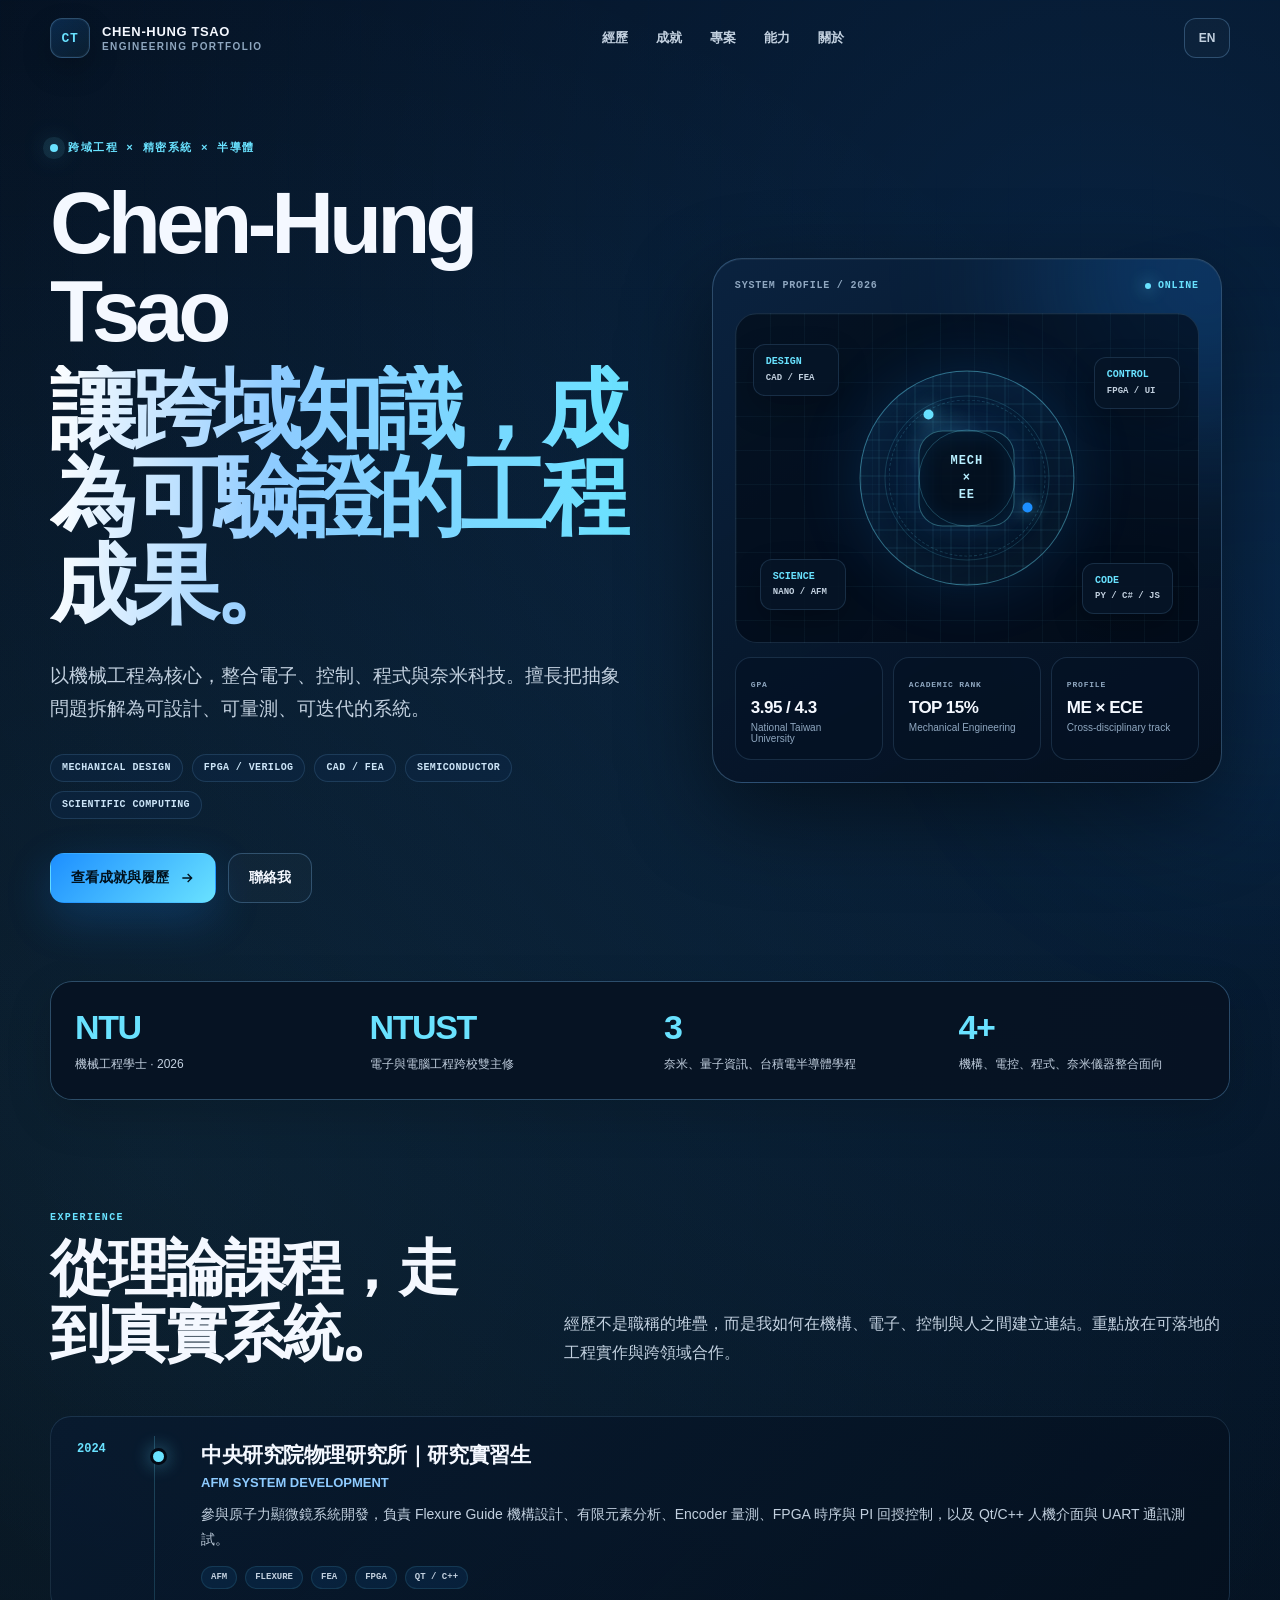
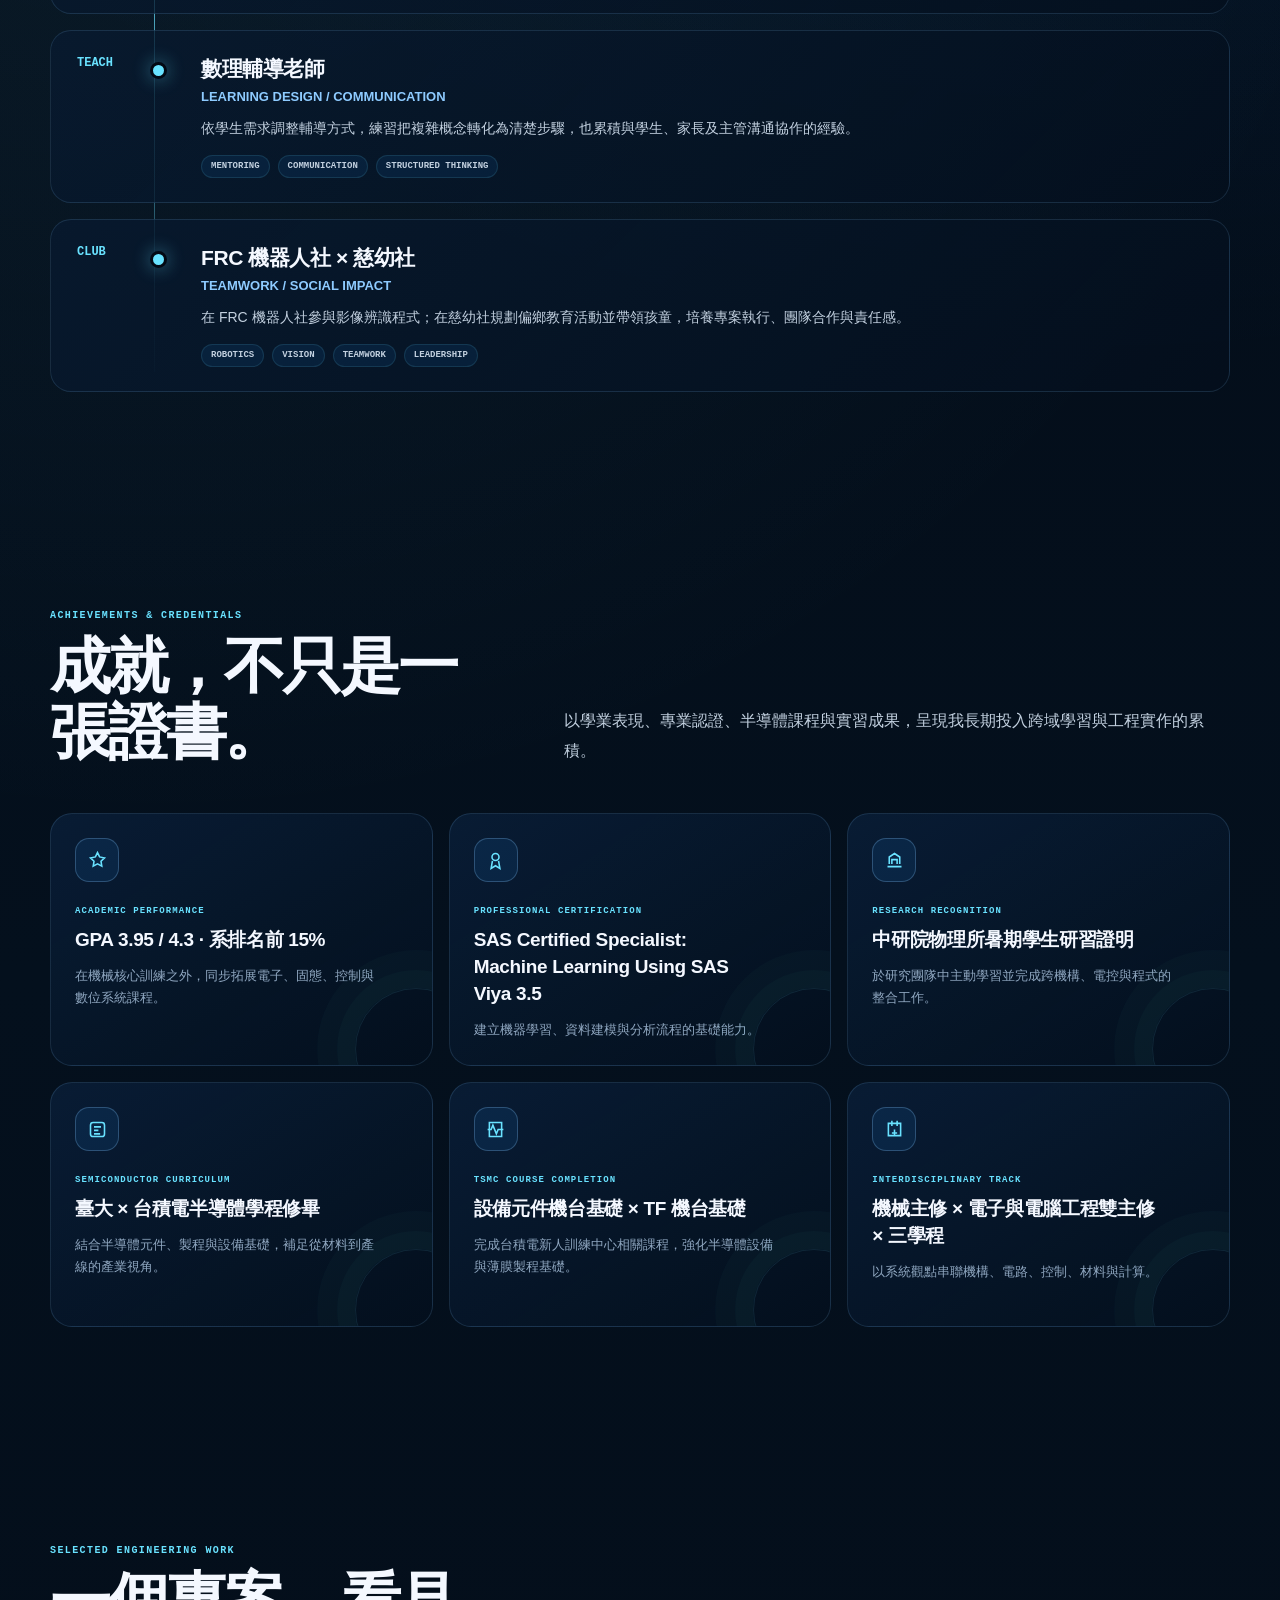
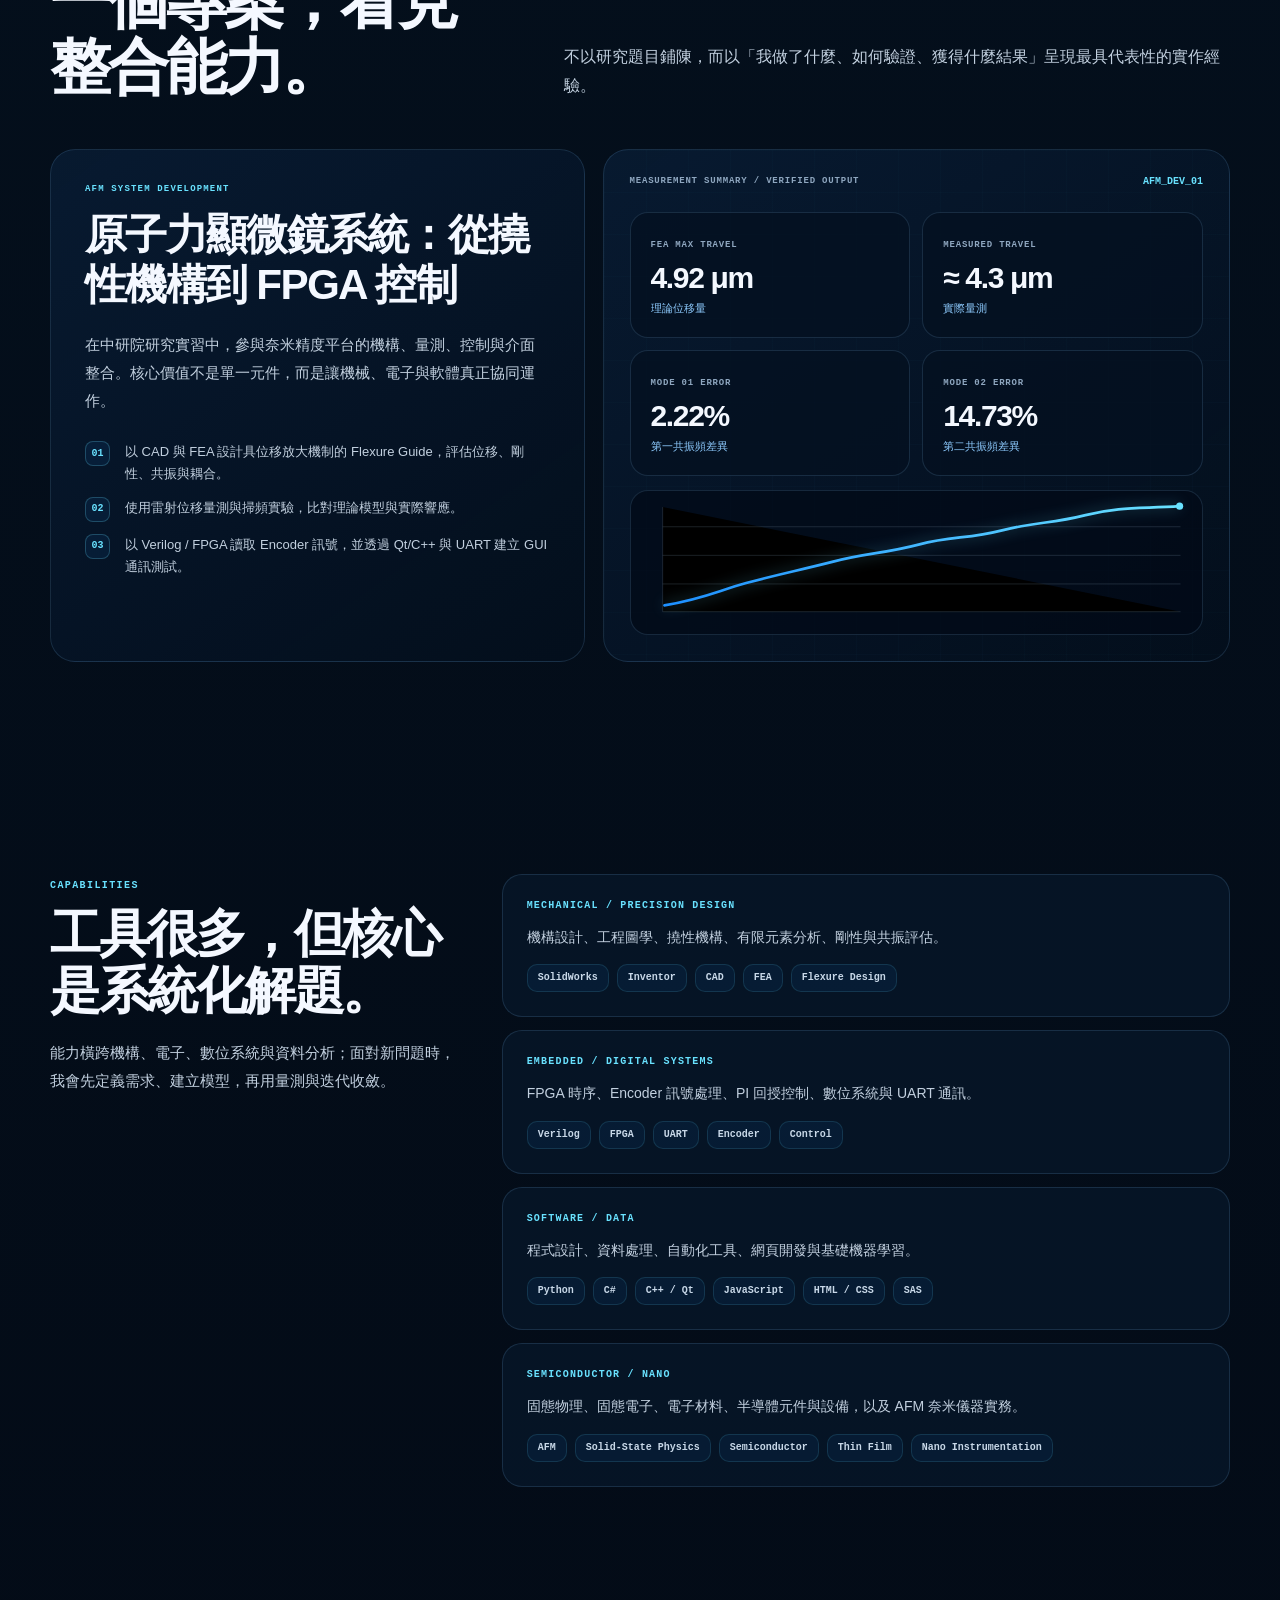
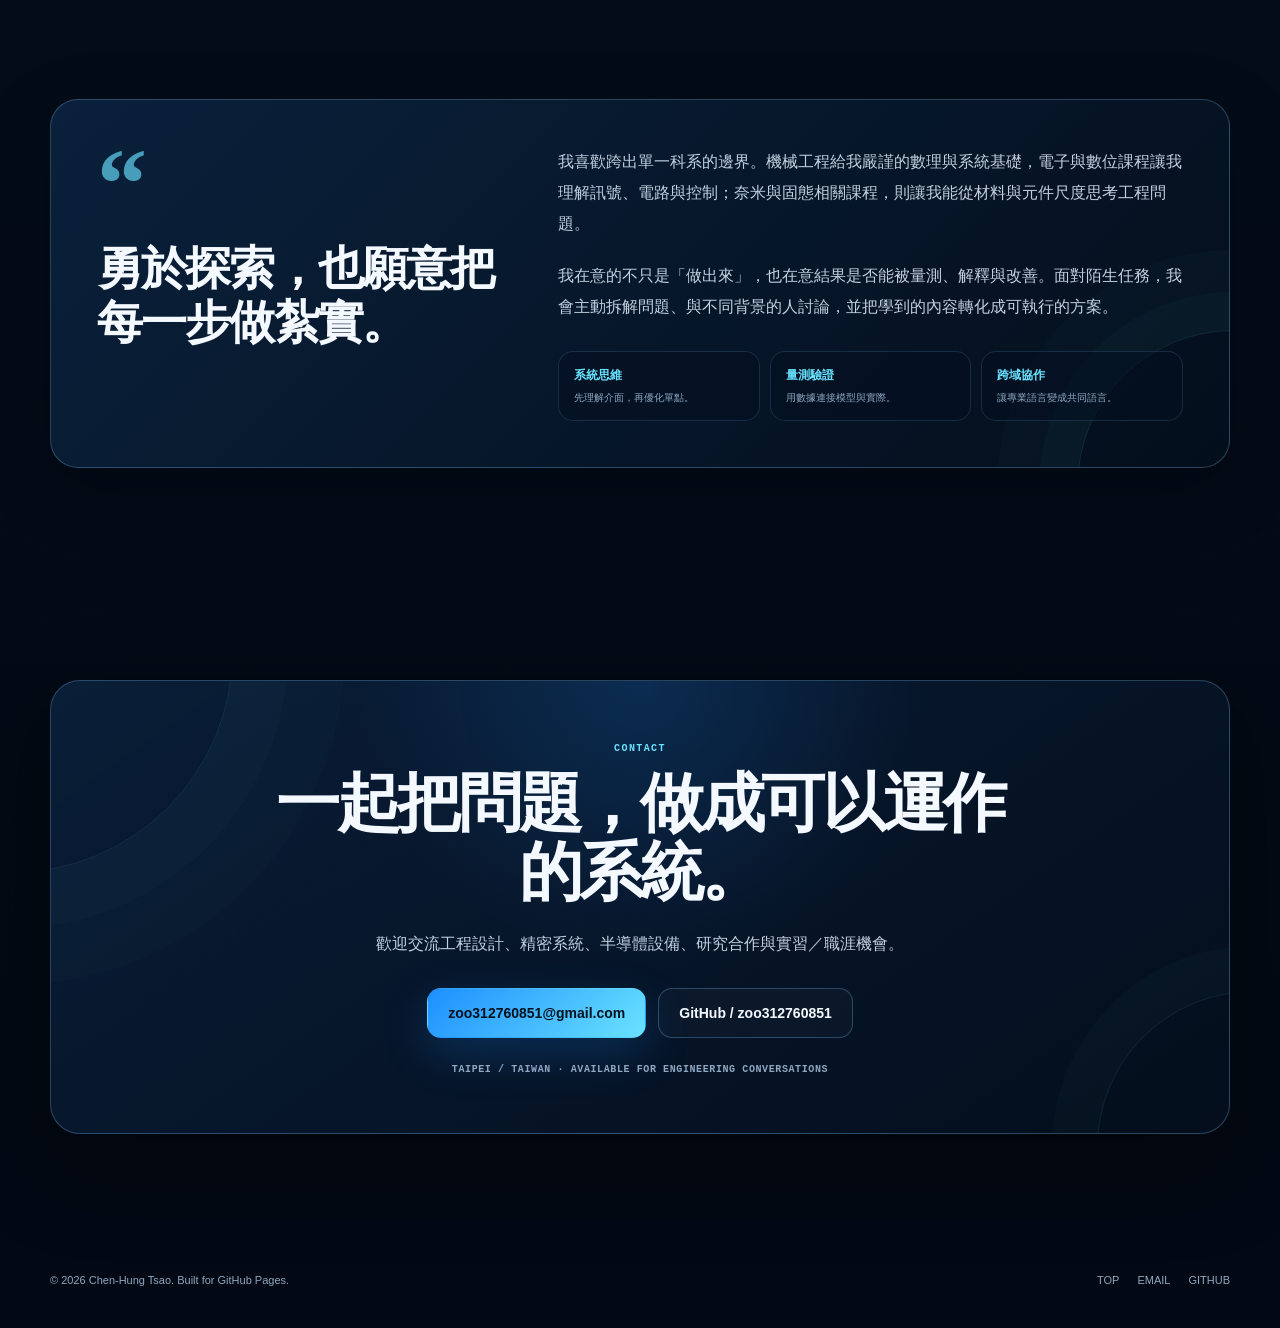
==== commit 353878db: "Redesign portfolio with blue-black theme Redesign portfolio with blue-black theme" ====
--- a/index.html
+++ b/index.html
@@ -3,34 +3,36 @@
 <head>
   <meta charset="utf-8">
   <meta name="viewport" content="width=device-width, initial-scale=1">
-  <meta name="description" content="Chen-Hung Tsao — III–V semiconductor research, diffraction analysis, and scientific computing.">
-  <meta name="theme-color" content="#070b12">
-  <meta property="og:title" content="Chen-Hung Tsao | Semiconductor Research">
-  <meta property="og:description" content="III–V semiconductors, diffraction analysis, crystal modeling, and scientific computing.">
+  <meta name="description" content="Chen-Hung Tsao — Mechanical engineering, electronics, nanotechnology, precision systems, and scientific computing.">
+  <meta name="theme-color" content="#030914">
+  <meta property="og:title" content="Chen-Hung Tsao | Engineering Portfolio">
+  <meta property="og:description" content="Mechanical engineering × electronics × nanotechnology. Experience, achievements, credentials, and selected engineering work.">
   <meta property="og:type" content="website">
-  <title>Chen-Hung Tsao | Semiconductor Research</title>
+  <title>Chen-Hung Tsao | Engineering Portfolio</title>
   <script>document.documentElement.classList.add('js')</script>
-  <link rel="icon" href="data:image/svg+xml,%3Csvg xmlns='http://www.w3.org/2000/svg' viewBox='0 0 64 64'%3E%3Crect width='64' height='64' rx='15' fill='%23070b12'/%3E%3Cpath d='M18 19h28v7H35v22h-7V26H18z' fill='%237cf7cf'/%3E%3C/svg%3E">
+  <link rel="icon" href="data:image/svg+xml,%3Csvg xmlns='http://www.w3.org/2000/svg' viewBox='0 0 64 64'%3E%3Cdefs%3E%3ClinearGradient id='g' x1='0' x2='1'%3E%3Cstop stop-color='%231d8fff'/%3E%3Cstop offset='1' stop-color='%2369e2ff'/%3E%3C/linearGradient%3E%3C/defs%3E%3Crect width='64' height='64' rx='15' fill='%23030914'/%3E%3Cpath d='M17 19h30v8H36v22h-8V27H17z' fill='url(%23g)'/%3E%3C/svg%3E">
   <style>
     :root {
       color-scheme: dark;
-      --bg: #070b12;
-      --bg-soft: #0b111b;
-      --panel: rgba(14, 22, 34, .78);
-      --panel-solid: #0e1622;
-      --line: rgba(178, 207, 231, .14);
-      --line-strong: rgba(178, 207, 231, .24);
-      --text: #f4f8fb;
-      --muted: #99aabd;
-      --muted-strong: #c5d2de;
-      --accent: #7cf7cf;
-      --accent-2: #7cb8ff;
-      --accent-3: #b68cff;
-      --danger: #ff7a90;
-      --shadow: 0 28px 90px rgba(0,0,0,.42);
+      --bg: #030914;
+      --bg-soft: #06101f;
+      --panel: rgba(8, 24, 45, .78);
+      --panel-solid: #08182d;
+      --panel-2: #0b2039;
+      --line: rgba(126, 185, 236, .16);
+      --line-strong: rgba(126, 185, 236, .30);
+      --text: #f4f8ff;
+      --muted: #8fa7c0;
+      --muted-strong: #c2d0df;
+      --blue: #1d8fff;
+      --cyan: #69e2ff;
+      --ice: #b8efff;
+      --navy: #061426;
+      --success: #73f3c0;
+      --shadow: 0 30px 90px rgba(0, 0, 0, .48);
       --radius-xl: 30px;
       --radius-lg: 22px;
-      --radius-md: 16px;
+      --radius-md: 15px;
       --shell: min(1180px, calc(100% - 40px));
     }
 
@@ -41,9 +43,9 @@
       min-width: 320px;
       color: var(--text);
       background:
-        radial-gradient(circle at 78% 7%, rgba(124,184,255,.12), transparent 29%),
-        radial-gradient(circle at 18% 18%, rgba(124,247,207,.08), transparent 26%),
-        var(--bg);
+        radial-gradient(circle at 86% 5%, rgba(29,143,255,.18), transparent 28%),
+        radial-gradient(circle at 12% 19%, rgba(105,226,255,.08), transparent 25%),
+        linear-gradient(180deg, #030914 0%, #04101d 42%, #030914 100%);
       font-family: Inter, ui-sans-serif, -apple-system, BlinkMacSystemFont, "Segoe UI", "Noto Sans TC", "Microsoft JhengHei", sans-serif;
       -webkit-font-smoothing: antialiased;
       overflow-x: hidden;
@@ -52,21 +54,36 @@
       content: "";
       position: fixed;
       inset: 0;
+      z-index: -2;
       pointer-events: none;
-      opacity: .16;
+      opacity: .22;
       background-image:
-        linear-gradient(rgba(255,255,255,.025) 1px, transparent 1px),
-        linear-gradient(90deg, rgba(255,255,255,.025) 1px, transparent 1px);
-      background-size: 64px 64px;
-      mask-image: linear-gradient(to bottom, #000, transparent 75%);
-      z-index: -1;
+        linear-gradient(rgba(90,176,255,.035) 1px, transparent 1px),
+        linear-gradient(90deg, rgba(90,176,255,.035) 1px, transparent 1px);
+      background-size: 72px 72px;
+      mask-image: linear-gradient(to bottom, #000, transparent 78%);
+    }
+    body::after {
+      content: "";
+      position: fixed;
+      width: 480px;
+      height: 480px;
+      right: -220px;
+      top: 42%;
+      z-index: -2;
+      border-radius: 50%;
+      pointer-events: none;
+      background: rgba(29,143,255,.08);
+      filter: blur(90px);
     }
     a { color: inherit; text-decoration: none; }
     button, a { -webkit-tap-highlight-color: transparent; }
     button { font: inherit; }
     img, svg { display: block; max-width: 100%; }
-    ::selection { color: #07110e; background: var(--accent); }
-
+    ::selection { color: #00111d; background: var(--cyan); }
+
+    .shell { width: var(--shell); margin-inline: auto; }
+    .section { padding: 106px 0; }
     .skip-link {
       position: fixed;
       left: 18px;
@@ -74,13 +91,11 @@
       z-index: 999;
       padding: 12px 16px;
       border-radius: 10px;
-      color: #07110e;
-      background: var(--accent);
+      color: #00111d;
+      background: var(--cyan);
       transition: top .2s ease;
     }
     .skip-link:focus { top: 18px; }
-    .shell { width: var(--shell); margin-inline: auto; }
-    .section { padding: 108px 0; }
 
     .site-header {
       position: fixed;
@@ -90,7 +105,7 @@
       transition: background .25s ease, border-color .25s ease, backdrop-filter .25s ease;
     }
     .site-header.scrolled {
-      background: rgba(7,11,18,.78);
+      background: rgba(3,9,20,.78);
       border-color: var(--line);
       backdrop-filter: blur(18px);
     }
@@ -103,23 +118,34 @@
     }
     .brand { display: inline-flex; align-items: center; gap: 12px; font-weight: 800; letter-spacing: .04em; }
     .brand-mark {
-      width: 38px;
-      height: 38px;
+      width: 40px;
+      height: 40px;
       display: grid;
       place-items: center;
       border: 1px solid var(--line-strong);
-      border-radius: 11px;
-      color: var(--accent);
-      background: linear-gradient(145deg, rgba(124,247,207,.09), rgba(124,184,255,.04));
-      box-shadow: inset 0 0 0 1px rgba(255,255,255,.02);
+      border-radius: 12px;
+      color: var(--cyan);
+      background: linear-gradient(145deg, rgba(29,143,255,.18), rgba(105,226,255,.05));
+      box-shadow: inset 0 0 0 1px rgba(255,255,255,.03), 0 12px 30px rgba(0,0,0,.2);
       font: 800 13px/1 ui-monospace, SFMono-Regular, Menlo, Consolas, monospace;
     }
     .brand-copy { display: grid; gap: 2px; }
     .brand-name { font-size: 13px; }
-    .brand-role { color: var(--muted); font-size: 10px; font-weight: 700; letter-spacing: .14em; }
-    .nav-links { justify-self: center; display: flex; gap: 30px; }
-    .nav-links a { color: var(--muted-strong); font-size: 13px; font-weight: 700; transition: color .2s ease; }
-    .nav-links a:hover { color: var(--accent); }
+    .brand-role { color: var(--muted); font-size: 10px; font-weight: 750; letter-spacing: .14em; }
+    .nav-links { justify-self: center; display: flex; gap: 28px; }
+    .nav-links a { position: relative; color: var(--muted-strong); font-size: 13px; font-weight: 750; transition: color .2s ease; }
+    .nav-links a::after {
+      content: "";
+      position: absolute;
+      left: 0;
+      right: 100%;
+      bottom: -9px;
+      height: 1px;
+      background: var(--cyan);
+      transition: right .2s ease;
+    }
+    .nav-links a:hover { color: var(--cyan); }
+    .nav-links a:hover::after { right: 0; }
     .nav-actions { display: flex; align-items: center; gap: 10px; }
     .lang-toggle, .nav-toggle {
       border: 1px solid var(--line-strong);
@@ -128,24 +154,27 @@
       cursor: pointer;
     }
     .lang-toggle {
-      min-width: 44px;
-      height: 38px;
-      border-radius: 11px;
+      min-width: 46px;
+      height: 40px;
+      border-radius: 12px;
       font-weight: 800;
       font-size: 12px;
     }
-    .lang-toggle:hover { color: var(--accent); border-color: rgba(124,247,207,.45); }
-    .nav-toggle { display: none; width: 40px; height: 38px; border-radius: 11px; padding: 0; place-items: center; }
-    .nav-toggle span { width: 17px; height: 1px; background: currentColor; transition: transform .2s ease; }
+    .lang-toggle:hover { color: var(--cyan); border-color: rgba(105,226,255,.55); }
+    .nav-toggle { display: none; width: 42px; height: 40px; border-radius: 12px; padding: 0; place-items: center; }
+    .nav-toggle span,
+    .nav-toggle::before,
+    .nav-toggle::after { content: ""; width: 17px; height: 1px; background: currentColor; transition: transform .2s ease, opacity .2s ease; }
+    .nav-toggle { gap: 4px; }
 
     .hero {
       min-height: 100svh;
       padding-top: 138px;
-      padding-bottom: 76px;
-      display: grid;
-      grid-template-columns: minmax(0, 1.08fr) minmax(390px, .92fr);
+      padding-bottom: 78px;
+      display: grid;
+      grid-template-columns: minmax(0, 1.05fr) minmax(390px, .95fr);
       align-items: center;
-      gap: 74px;
+      gap: 72px;
     }
     .eyebrow {
       width: fit-content;
@@ -153,34 +182,44 @@
       align-items: center;
       gap: 10px;
       margin-bottom: 24px;
-      color: var(--accent);
+      color: var(--cyan);
       font: 800 11px/1.3 ui-monospace, SFMono-Regular, Menlo, Consolas, monospace;
       letter-spacing: .14em;
       text-transform: uppercase;
     }
-    .status-dot { width: 8px; height: 8px; border-radius: 50%; background: var(--accent); box-shadow: 0 0 0 7px rgba(124,247,207,.09), 0 0 26px rgba(124,247,207,.7); }
+    .status-dot { width: 8px; height: 8px; border-radius: 50%; background: var(--cyan); box-shadow: 0 0 0 7px rgba(105,226,255,.09), 0 0 25px rgba(105,226,255,.7); }
     .hero h1 {
       max-width: 760px;
       margin: 0;
-      font-size: clamp(52px, 7.2vw, 96px);
-      line-height: .98;
-      letter-spacing: -.065em;
-      font-weight: 850;
+      font-size: clamp(50px, 6.8vw, 90px);
+      line-height: 1.01;
+      letter-spacing: -.058em;
+      font-weight: 860;
     }
     .hero h1 span { display: block; }
-    .hero h1 .line-two {
-      margin-top: 8px;
+    .hero h1 .accent {
+      margin-top: 10px;
       color: transparent;
-      background: linear-gradient(90deg, #fff 0%, var(--accent) 45%, var(--accent-2) 100%);
+      background: linear-gradient(92deg, #fff 0%, #8ecbff 38%, var(--cyan) 100%);
       -webkit-background-clip: text;
       background-clip: text;
     }
     .hero-lead {
-      max-width: 650px;
+      max-width: 670px;
       margin: 30px 0 0;
       color: var(--muted-strong);
-      font-size: clamp(17px, 1.55vw, 21px);
-      line-height: 1.8;
+      font-size: clamp(17px, 1.45vw, 20px);
+      line-height: 1.82;
+    }
+    .hero-tags { display: flex; flex-wrap: wrap; gap: 9px; margin-top: 28px; }
+    .hero-tags span {
+      padding: 8px 11px;
+      border: 1px solid var(--line);
+      border-radius: 999px;
+      color: #cce4f7;
+      background: rgba(13,41,71,.48);
+      font: 750 10px/1 ui-monospace, SFMono-Regular, Menlo, Consolas, monospace;
+      letter-spacing: .04em;
     }
     .hero-actions { display: flex; flex-wrap: wrap; gap: 12px; margin-top: 34px; }
     .button {
@@ -194,494 +233,756 @@
       border-radius: 14px;
       font-size: 14px;
       font-weight: 800;
-      transition: transform .2s ease, border-color .2s ease, background .2s ease, color .2s ease;
+      transition: transform .2s ease, border-color .2s ease, background .2s ease, box-shadow .2s ease;
     }
     .button:hover { transform: translateY(-2px); }
-    .button-primary { color: #07110e; border-color: transparent; background: var(--accent); box-shadow: 0 14px 40px rgba(124,247,207,.16); }
-    .button-primary:hover { background: #9affdc; }
+    .button-primary {
+      color: #00111d;
+      border-color: transparent;
+      background: linear-gradient(135deg, var(--blue), var(--cyan));
+      box-shadow: 0 16px 45px rgba(29,143,255,.22);
+    }
+    .button-primary:hover { box-shadow: 0 20px 55px rgba(29,143,255,.35); }
     .button-secondary { color: var(--text); background: rgba(255,255,255,.025); }
-    .button-secondary:hover { border-color: rgba(124,184,255,.5); }
+    .button-secondary:hover { border-color: rgba(105,226,255,.55); }
     .button svg { width: 16px; height: 16px; }
-    .hero-meta {
-      display: grid;
-      grid-template-columns: repeat(3, 1fr);
-      gap: 1px;
-      margin-top: 48px;
-      overflow: hidden;
-      border: 1px solid var(--line);
-      border-radius: var(--radius-md);
-      background: var(--line);
-    }
-    .hero-meta div { min-width: 0; padding: 17px 18px; background: rgba(8,13,21,.88); }
-    .hero-meta small { display: block; color: var(--muted); font: 750 9px/1.3 ui-monospace, SFMono-Regular, Menlo, Consolas, monospace; letter-spacing: .13em; }
-    .hero-meta strong { display: block; margin-top: 7px; overflow: hidden; color: var(--text); font-size: 12px; text-overflow: ellipsis; white-space: nowrap; }
-
-    .research-console {
+
+    .hero-visual {
       position: relative;
-      isolation: isolate;
-      min-height: 530px;
-      padding: 18px;
+      min-height: 570px;
+      display: grid;
+      place-items: center;
+    }
+    .visual-card {
+      position: relative;
+      width: min(100%, 510px);
+      min-height: 525px;
+      padding: 22px;
       border: 1px solid var(--line-strong);
       border-radius: var(--radius-xl);
-      background: linear-gradient(155deg, rgba(18,29,44,.9), rgba(8,13,21,.96));
+      background: linear-gradient(150deg, rgba(11,35,64,.92), rgba(4,14,28,.96));
       box-shadow: var(--shadow), inset 0 1px 0 rgba(255,255,255,.05);
       overflow: hidden;
-    }
-    .research-console::before {
+      isolation: isolate;
+    }
+    .visual-card::before {
       content: "";
       position: absolute;
-      width: 320px;
-      height: 320px;
+      width: 330px;
+      height: 330px;
       right: -150px;
       top: -150px;
       z-index: -1;
       border-radius: 50%;
-      background: rgba(124,184,255,.2);
-      filter: blur(70px);
-    }
-    .console-bar { display: flex; align-items: center; justify-content: space-between; padding: 4px 5px 16px; color: var(--muted); font: 750 10px/1 ui-monospace, SFMono-Regular, Menlo, Consolas, monospace; letter-spacing: .08em; }
-    .console-dots { display: flex; gap: 6px; }
-    .console-dots i { width: 7px; height: 7px; border-radius: 50%; background: var(--line-strong); }
-    .console-dots i:nth-child(1) { background: var(--danger); }
-    .console-dots i:nth-child(2) { background: #ffd36f; }
-    .console-dots i:nth-child(3) { background: var(--accent); }
-    .console-live { color: var(--accent); }
-    .console-canvas {
+      background: rgba(29,143,255,.23);
+      filter: blur(75px);
+    }
+    .visual-top { display: flex; align-items: center; justify-content: space-between; color: var(--muted); font: 750 10px/1 ui-monospace, SFMono-Regular, Menlo, Consolas, monospace; letter-spacing: .08em; }
+    .visual-live { display: inline-flex; align-items: center; gap: 7px; color: var(--cyan); }
+    .visual-live::before { content: ""; width: 6px; height: 6px; border-radius: 50%; background: var(--cyan); box-shadow: 0 0 16px var(--cyan); }
+    .system-map {
       position: relative;
-      height: 315px;
+      height: 330px;
+      margin-top: 22px;
+      border: 1px solid var(--line);
+      border-radius: 22px;
+      background:
+        linear-gradient(rgba(105,226,255,.045) 1px, transparent 1px),
+        linear-gradient(90deg, rgba(105,226,255,.045) 1px, transparent 1px),
+        rgba(2,10,22,.63);
+      background-size: 34px 34px;
+      overflow: hidden;
+    }
+    .wafer {
+      position: absolute;
+      left: 50%;
+      top: 50%;
+      width: 215px;
+      aspect-ratio: 1;
+      transform: translate(-50%, -50%);
+      border: 1px solid rgba(105,226,255,.42);
+      border-radius: 50%;
+      background:
+        radial-gradient(circle at 40% 35%, rgba(105,226,255,.16), transparent 22%),
+        repeating-linear-gradient(0deg, rgba(105,226,255,.10) 0 1px, transparent 1px 18px),
+        repeating-linear-gradient(90deg, rgba(105,226,255,.10) 0 1px, transparent 1px 18px),
+        linear-gradient(145deg, rgba(29,143,255,.13), rgba(6,20,38,.62));
+      box-shadow: 0 0 65px rgba(29,143,255,.16), inset 0 0 55px rgba(105,226,255,.04);
+    }
+    .wafer::before,
+    .wafer::after { content: ""; position: absolute; inset: 24px; border: 1px solid rgba(105,226,255,.16); border-radius: 50%; }
+    .wafer::after { inset: 58px; border-color: rgba(105,226,255,.24); }
+    .wafer-core {
+      position: absolute;
+      left: 50%;
+      top: 50%;
+      width: 96px;
+      height: 96px;
+      display: grid;
+      place-items: center;
+      transform: translate(-50%, -50%);
+      border: 1px solid rgba(105,226,255,.38);
+      border-radius: 24px;
+      background: rgba(4,16,31,.9);
+      box-shadow: inset 0 0 24px rgba(29,143,255,.14), 0 0 34px rgba(29,143,255,.16);
+      color: var(--ice);
+      font: 850 12px/1.4 ui-monospace, SFMono-Regular, Menlo, Consolas, monospace;
+      text-align: center;
+      letter-spacing: .08em;
+    }
+    .orbit { position: absolute; inset: 28px; border: 1px dashed rgba(105,226,255,.18); border-radius: 50%; animation: spin 22s linear infinite; }
+    .orbit::before,
+    .orbit::after { content: ""; position: absolute; width: 10px; height: 10px; border-radius: 50%; background: var(--cyan); box-shadow: 0 0 18px rgba(105,226,255,.8); }
+    .orbit::before { left: 34px; top: 9px; }
+    .orbit::after { right: 12px; bottom: 43px; background: var(--blue); }
+    @keyframes spin { to { transform: rotate(360deg); } }
+    .map-node {
+      position: absolute;
+      min-width: 86px;
+      padding: 10px 12px;
+      border: 1px solid var(--line);
+      border-radius: 12px;
+      color: var(--muted-strong);
+      background: rgba(6,21,39,.88);
+      font: 750 9px/1.45 ui-monospace, SFMono-Regular, Menlo, Consolas, monospace;
+      box-shadow: 0 12px 30px rgba(0,0,0,.22);
+    }
+    .map-node strong { display: block; margin-bottom: 2px; color: var(--cyan); font-size: 10px; }
+    .node-a { left: 17px; top: 30px; }
+    .node-b { right: 18px; top: 43px; }
+    .node-c { left: 24px; bottom: 32px; }
+    .node-d { right: 25px; bottom: 28px; }
+    .visual-metrics { display: grid; grid-template-columns: repeat(3, 1fr); gap: 10px; margin-top: 14px; }
+    .metric {
+      min-width: 0;
+      padding: 15px;
+      border: 1px solid var(--line);
+      border-radius: 16px;
+      background: rgba(5,19,36,.72);
+    }
+    .metric small { color: var(--muted); font: 750 8px/1.3 ui-monospace, SFMono-Regular, Menlo, Consolas, monospace; letter-spacing: .1em; }
+    .metric strong { display: block; margin-top: 7px; color: var(--text); font-size: 17px; letter-spacing: -.03em; }
+    .metric span { display: block; margin-top: 4px; color: var(--muted); font-size: 10px; }
+
+    .quick-stats {
+      display: grid;
+      grid-template-columns: repeat(4, 1fr);
+      overflow: hidden;
+      border: 1px solid var(--line);
+      border-radius: 22px;
+      background: var(--line);
+      box-shadow: 0 16px 45px rgba(0,0,0,.16);
+    }
+    .stat { min-width: 0; padding: 26px 24px; background: rgba(5,17,32,.92); }
+    .stat strong { display: block; color: var(--cyan); font-size: clamp(23px, 3vw, 34px); letter-spacing: -.04em; }
+    .stat span { display: block; margin-top: 8px; color: var(--muted-strong); font-size: 12px; line-height: 1.5; }
+
+    .section-heading {
+      display: grid;
+      grid-template-columns: minmax(0, .8fr) minmax(320px, 1.2fr);
+      align-items: end;
+      gap: 70px;
+      margin-bottom: 48px;
+    }
+    .kicker { color: var(--cyan); font: 800 10px/1.3 ui-monospace, SFMono-Regular, Menlo, Consolas, monospace; letter-spacing: .14em; text-transform: uppercase; }
+    .section-heading h2 { margin: 12px 0 0; font-size: clamp(34px, 4.8vw, 61px); line-height: 1.08; letter-spacing: -.048em; }
+    .section-heading p { margin: 0; color: var(--muted-strong); font-size: 16px; line-height: 1.86; }
+
+    .timeline { position: relative; display: grid; gap: 16px; }
+    .timeline::before { content: ""; position: absolute; left: 104px; top: 20px; bottom: 20px; width: 1px; background: linear-gradient(var(--cyan), rgba(105,226,255,.07)); }
+    .timeline-item {
+      position: relative;
+      display: grid;
+      grid-template-columns: 82px minmax(0, 1fr);
+      gap: 42px;
+      padding: 24px 26px;
+      border: 1px solid var(--line);
+      border-radius: 21px;
+      background: linear-gradient(135deg, rgba(8,26,48,.78), rgba(4,15,29,.75));
+      transition: transform .22s ease, border-color .22s ease, background .22s ease;
+    }
+    .timeline-item:hover { transform: translateY(-3px); border-color: rgba(105,226,255,.34); background: linear-gradient(135deg, rgba(11,37,66,.85), rgba(5,18,34,.82)); }
+    .timeline-item::before { content: ""; position: absolute; left: 99px; top: 31px; width: 11px; height: 11px; border: 3px solid var(--bg); border-radius: 50%; background: var(--cyan); box-shadow: 0 0 18px rgba(105,226,255,.45); }
+    .timeline-year { color: var(--cyan); font: 800 12px/1.4 ui-monospace, SFMono-Regular, Menlo, Consolas, monospace; }
+    .timeline-content h3 { margin: 0; font-size: 21px; letter-spacing: -.02em; }
+    .timeline-content .org { margin-top: 6px; color: #8ecbff; font-size: 13px; font-weight: 750; }
+    .timeline-content p { margin: 12px 0 0; color: var(--muted-strong); font-size: 14px; line-height: 1.78; }
+    .timeline-tags { display: flex; flex-wrap: wrap; gap: 8px; margin-top: 14px; }
+    .timeline-tags span { padding: 6px 9px; border-radius: 999px; color: var(--muted-strong); background: rgba(29,143,255,.09); border: 1px solid rgba(105,226,255,.12); font: 750 9px/1 ui-monospace, SFMono-Regular, Menlo, Consolas, monospace; }
+
+    .achievement-grid { display: grid; grid-template-columns: repeat(3, 1fr); gap: 16px; }
+    .achievement-card {
+      position: relative;
+      min-height: 245px;
       padding: 24px;
       border: 1px solid var(--line);
-      border-radius: 20px;
+      border-radius: 22px;
+      background: linear-gradient(148deg, rgba(10,31,57,.83), rgba(4,15,29,.78));
+      overflow: hidden;
+      transition: transform .22s ease, border-color .22s ease;
+    }
+    .achievement-card:hover { transform: translateY(-5px); border-color: rgba(105,226,255,.4); }
+    .achievement-card::after { content: ""; position: absolute; right: -45px; bottom: -45px; width: 120px; height: 120px; border-radius: 50%; border: 1px solid rgba(105,226,255,.10); box-shadow: 0 0 0 18px rgba(105,226,255,.025), 0 0 0 38px rgba(105,226,255,.018); }
+    .achievement-icon {
+      width: 44px;
+      height: 44px;
+      display: grid;
+      place-items: center;
+      border: 1px solid var(--line-strong);
+      border-radius: 14px;
+      color: var(--cyan);
+      background: rgba(29,143,255,.10);
+    }
+    .achievement-icon svg { width: 21px; height: 21px; }
+    .achievement-card .type { margin-top: 24px; color: var(--cyan); font: 800 9px/1.3 ui-monospace, SFMono-Regular, Menlo, Consolas, monospace; letter-spacing: .12em; text-transform: uppercase; }
+    .achievement-card h3 { margin: 9px 0 0; max-width: 290px; font-size: 19px; line-height: 1.42; letter-spacing: -.018em; }
+    .achievement-card p { margin: 11px 0 0; max-width: 310px; color: var(--muted); font-size: 13px; line-height: 1.72; }
+
+    .project-panel {
+      display: grid;
+      grid-template-columns: minmax(0, .92fr) minmax(0, 1.08fr);
+      gap: 18px;
+      align-items: stretch;
+    }
+    .project-story,
+    .project-data {
+      min-height: 430px;
+      border: 1px solid var(--line);
+      border-radius: 25px;
+      background: linear-gradient(145deg, rgba(9,29,53,.82), rgba(4,15,29,.78));
+    }
+    .project-story { padding: 34px; }
+    .project-story .label { color: var(--cyan); font: 800 9px/1.3 ui-monospace, SFMono-Regular, Menlo, Consolas, monospace; letter-spacing: .13em; }
+    .project-story h3 { margin: 14px 0 0; max-width: 520px; font-size: clamp(28px, 3.3vw, 45px); line-height: 1.18; letter-spacing: -.04em; }
+    .project-story > p { margin: 22px 0 0; color: var(--muted-strong); font-size: 15px; line-height: 1.86; }
+    .project-list { display: grid; gap: 12px; margin-top: 26px; }
+    .project-list div { display: grid; grid-template-columns: 28px 1fr; gap: 12px; align-items: start; color: var(--muted-strong); font-size: 13px; line-height: 1.68; }
+    .project-list b { width: 25px; height: 25px; display: grid; place-items: center; border: 1px solid rgba(105,226,255,.24); border-radius: 8px; color: var(--cyan); background: rgba(29,143,255,.08); font: 800 10px/1 ui-monospace, SFMono-Regular, Menlo, Consolas, monospace; }
+    .project-data { position: relative; padding: 26px; overflow: hidden; }
+    .project-data::before { content: ""; position: absolute; inset: 0; opacity: .5; background-image: linear-gradient(rgba(105,226,255,.035) 1px, transparent 1px), linear-gradient(90deg, rgba(105,226,255,.035) 1px, transparent 1px); background-size: 42px 42px; }
+    .data-top { position: relative; display: flex; justify-content: space-between; gap: 20px; align-items: center; }
+    .data-top span { color: var(--muted); font: 750 9px/1.3 ui-monospace, SFMono-Regular, Menlo, Consolas, monospace; letter-spacing: .09em; }
+    .data-top strong { color: var(--cyan); font: 800 10px/1 ui-monospace, SFMono-Regular, Menlo, Consolas, monospace; }
+    .data-grid { position: relative; display: grid; grid-template-columns: repeat(2, 1fr); gap: 12px; margin-top: 24px; }
+    .data-card { min-height: 126px; padding: 20px; border: 1px solid var(--line); border-radius: 18px; background: rgba(4,17,33,.78); }
+    .data-card small { color: var(--muted); font: 750 9px/1.3 ui-monospace, SFMono-Regular, Menlo, Consolas, monospace; letter-spacing: .09em; }
+    .data-card strong { display: block; margin-top: 10px; color: var(--text); font-size: 30px; letter-spacing: -.045em; }
+    .data-card em { display: block; margin-top: 6px; color: #8ecbff; font-size: 11px; font-style: normal; }
+    .signal-chart { position: relative; height: 145px; margin-top: 14px; border: 1px solid var(--line); border-radius: 18px; background: rgba(2,11,23,.70); overflow: hidden; }
+    .signal-chart svg { width: 100%; height: 100%; }
+    .signal-chart .axis { stroke: rgba(143,167,192,.22); stroke-width: 1; }
+    .signal-chart .line { fill: none; stroke: url(#chartGradient); stroke-width: 3; stroke-linecap: round; filter: drop-shadow(0 0 8px rgba(105,226,255,.45)); }
+    .signal-chart .point { fill: var(--cyan); }
+
+    .skills-layout { display: grid; grid-template-columns: .72fr 1.28fr; gap: 42px; }
+    .skills-copy { position: sticky; top: 118px; height: fit-content; }
+    .skills-copy h3 { margin: 13px 0 0; font-size: clamp(32px, 4vw, 51px); line-height: 1.12; letter-spacing: -.045em; }
+    .skills-copy p { margin: 20px 0 0; color: var(--muted-strong); font-size: 15px; line-height: 1.85; }
+    .skill-groups { display: grid; gap: 13px; }
+    .skill-group { padding: 24px; border: 1px solid var(--line); border-radius: 20px; background: rgba(7,23,43,.74); }
+    .skill-group h4 { margin: 0; color: var(--cyan); font: 800 10px/1.3 ui-monospace, SFMono-Regular, Menlo, Consolas, monospace; letter-spacing: .12em; text-transform: uppercase; }
+    .skill-group p { margin: 13px 0 0; color: var(--muted-strong); font-size: 14px; line-height: 1.75; }
+    .skill-chips { display: flex; flex-wrap: wrap; gap: 8px; margin-top: 15px; }
+    .skill-chips span { padding: 8px 10px; border: 1px solid rgba(105,226,255,.13); border-radius: 10px; color: #c8d8e8; background: rgba(29,143,255,.07); font: 750 10px/1 ui-monospace, SFMono-Regular, Menlo, Consolas, monospace; }
+
+    .about-card {
+      position: relative;
+      display: grid;
+      grid-template-columns: .78fr 1.22fr;
+      gap: 62px;
+      padding: 46px;
+      border: 1px solid var(--line-strong);
+      border-radius: 28px;
+      background: linear-gradient(135deg, rgba(11,36,65,.88), rgba(4,15,29,.88));
+      overflow: hidden;
+      box-shadow: 0 22px 70px rgba(0,0,0,.22);
+    }
+    .about-card::after { content: ""; position: absolute; width: 310px; height: 310px; right: -160px; bottom: -175px; border-radius: 50%; border: 1px solid rgba(105,226,255,.12); box-shadow: 0 0 0 38px rgba(105,226,255,.025), 0 0 0 80px rgba(105,226,255,.015); }
+    .quote-mark { color: var(--cyan); font: 900 100px/.75 Georgia, serif; opacity: .65; }
+    .about-intro h3 { margin: 20px 0 0; font-size: clamp(29px, 3.6vw, 47px); line-height: 1.18; letter-spacing: -.04em; }
+    .about-body { position: relative; z-index: 1; }
+    .about-body p { margin: 0; color: var(--muted-strong); font-size: 16px; line-height: 1.96; }
+    .about-body p + p { margin-top: 20px; }
+    .principles { display: grid; grid-template-columns: repeat(3, 1fr); gap: 10px; margin-top: 28px; }
+    .principle { padding: 15px; border: 1px solid var(--line); border-radius: 15px; background: rgba(4,17,33,.56); }
+    .principle strong { display: block; color: var(--cyan); font-size: 12px; }
+    .principle span { display: block; margin-top: 6px; color: var(--muted); font-size: 10px; line-height: 1.5; }
+
+    .contact-panel {
+      position: relative;
+      min-height: 390px;
+      display: grid;
+      place-items: center;
+      padding: 56px;
+      border: 1px solid var(--line-strong);
+      border-radius: 30px;
+      text-align: center;
       background:
-        linear-gradient(rgba(124,184,255,.045) 1px, transparent 1px),
-        linear-gradient(90deg, rgba(124,184,255,.045) 1px, transparent 1px),
-        rgba(4,8,14,.76);
-      background-size: 36px 36px;
+        radial-gradient(circle at 50% 0%, rgba(29,143,255,.17), transparent 38%),
+        linear-gradient(145deg, rgba(10,32,59,.90), rgba(4,15,29,.92));
       overflow: hidden;
-    }
-    .console-canvas::after { content: ""; position: absolute; inset: 0; pointer-events: none; background: linear-gradient(90deg, transparent, rgba(124,247,207,.035), transparent); transform: translateX(-100%); animation: scan 5.5s linear infinite; }
-    @keyframes scan { to { transform: translateX(100%); } }
-    .chart-label { position: absolute; z-index: 2; color: var(--muted); font: 700 9px/1 ui-monospace, SFMono-Regular, Menlo, Consolas, monospace; letter-spacing: .09em; }
-    .chart-label.y { top: 18px; left: 20px; }
-    .chart-label.x { right: 18px; bottom: 16px; }
-    .diffraction-chart { width: 100%; height: 100%; overflow: visible; }
-    .diffraction-chart .grid { stroke: rgba(177,209,235,.08); stroke-width: 1; }
-    .diffraction-chart .area { fill: url(#areaGradient); opacity: .62; }
-    .diffraction-chart .curve { fill: none; stroke: url(#lineGradient); stroke-width: 3; stroke-linecap: round; filter: drop-shadow(0 0 10px rgba(124,247,207,.32)); stroke-dasharray: 520; stroke-dashoffset: 520; animation: draw 2.3s ease .3s forwards; }
-    .diffraction-chart .guide { stroke: rgba(255,255,255,.22); stroke-width: 1; stroke-dasharray: 4 6; }
-    .diffraction-chart .point { fill: var(--accent); filter: drop-shadow(0 0 8px rgba(124,247,207,.85)); }
-    @keyframes draw { to { stroke-dashoffset: 0; } }
-    .console-readout { display: grid; grid-template-columns: repeat(3, 1fr); gap: 10px; margin-top: 12px; }
-    .readout-card { padding: 15px; border: 1px solid var(--line); border-radius: 15px; background: rgba(255,255,255,.022); }
-    .readout-card span { display: block; color: var(--muted); font: 700 9px/1.3 ui-monospace, SFMono-Regular, Menlo, Consolas, monospace; letter-spacing: .09em; }
-    .readout-card strong { display: block; margin-top: 7px; font-size: 13px; }
-    .readout-card strong.ok { color: var(--accent); }
-    .console-log { margin-top: 12px; padding: 14px 16px; border: 1px solid var(--line); border-radius: 15px; color: var(--muted-strong); background: rgba(4,8,14,.6); font: 650 11px/1.8 ui-monospace, SFMono-Regular, Menlo, Consolas, monospace; }
-    .console-log b { color: var(--accent); font-weight: 800; }
-    .console-log .typing::after { content: "▋"; color: var(--accent); animation: blink .85s steps(1) infinite; }
-    @keyframes blink { 50% { opacity: 0; } }
-
-    .signal-strip { border-block: 1px solid var(--line); background: rgba(255,255,255,.015); overflow: hidden; }
-    .signal-track { width: max-content; display: flex; align-items: center; gap: 28px; padding: 16px 0; color: var(--muted); font: 750 10px/1 ui-monospace, SFMono-Regular, Menlo, Consolas, monospace; letter-spacing: .13em; animation: ticker 25s linear infinite; }
-    .signal-track i { width: 4px; height: 4px; border-radius: 50%; background: var(--accent); }
-    @keyframes ticker { to { transform: translateX(-50%); } }
-
-    .section-heading { display: grid; grid-template-columns: 58px minmax(0, 1fr); gap: 24px; align-items: start; margin-bottom: 48px; }
-    .section-index { padding-top: 7px; color: var(--accent); font: 800 11px/1 ui-monospace, SFMono-Regular, Menlo, Consolas, monospace; letter-spacing: .12em; }
-    .section-kicker { margin: 0 0 12px; color: var(--muted); font: 800 10px/1.3 ui-monospace, SFMono-Regular, Menlo, Consolas, monospace; letter-spacing: .14em; }
-    .section-heading h2 { max-width: 760px; margin: 0; font-size: clamp(34px, 4.6vw, 60px); line-height: 1.08; letter-spacing: -.045em; }
-
-    .focus-grid { display: grid; grid-template-columns: repeat(3, 1fr); gap: 16px; }
-    .focus-card {
-      min-height: 310px;
-      padding: 28px;
-      border: 1px solid var(--line);
-      border-radius: var(--radius-lg);
-      background: linear-gradient(145deg, rgba(16,25,39,.88), rgba(9,14,23,.88));
-      transition: transform .25s ease, border-color .25s ease;
-    }
-    .focus-card:hover { transform: translateY(-6px); border-color: rgba(124,247,207,.32); }
-    .focus-icon { width: 48px; height: 48px; display: grid; place-items: center; margin-bottom: 54px; border: 1px solid var(--line-strong); border-radius: 14px; color: var(--accent); background: rgba(124,247,207,.05); }
-    .focus-icon svg { width: 22px; height: 22px; }
-    .focus-card .number { color: var(--muted); font: 700 10px/1 ui-monospace, SFMono-Regular, Menlo, Consolas, monospace; letter-spacing: .12em; }
-    .focus-card h3 { margin: 13px 0 12px; font-size: 21px; letter-spacing: -.02em; }
-    .focus-card p { margin: 0; color: var(--muted); font-size: 14px; line-height: 1.75; }
-
-    .project-feature {
-      display: grid;
-      grid-template-columns: 1.05fr .95fr;
-      min-height: 540px;
-      overflow: hidden;
-      border: 1px solid var(--line-strong);
-      border-radius: var(--radius-xl);
-      background: linear-gradient(145deg, rgba(16,25,39,.92), rgba(8,13,21,.94));
-      box-shadow: 0 24px 80px rgba(0,0,0,.24);
-    }
-    .project-copy { padding: 52px; display: flex; flex-direction: column; }
-    .project-topline { display: flex; justify-content: space-between; gap: 14px; color: var(--muted); font: 800 10px/1.2 ui-monospace, SFMono-Regular, Menlo, Consolas, monospace; letter-spacing: .12em; }
-    .project-copy h3 { max-width: 630px; margin: auto 0 20px; font-size: clamp(31px, 4vw, 52px); line-height: 1.05; letter-spacing: -.045em; }
-    .project-copy p { max-width: 620px; margin: 0; color: var(--muted-strong); font-size: 16px; line-height: 1.8; }
-    .tag-list { display: flex; flex-wrap: wrap; gap: 8px; margin-top: 28px; }
-    .tag-list span { padding: 8px 10px; border: 1px solid var(--line); border-radius: 999px; color: var(--muted-strong); background: rgba(255,255,255,.02); font-size: 11px; font-weight: 750; }
-    .project-visual { position: relative; min-height: 420px; border-left: 1px solid var(--line); background: radial-gradient(circle at 50% 50%, rgba(124,184,255,.12), transparent 45%), #080d15; overflow: hidden; }
-    .project-visual::before { content: ""; position: absolute; inset: 0; opacity: .42; background-image: linear-gradient(rgba(255,255,255,.03) 1px, transparent 1px), linear-gradient(90deg, rgba(255,255,255,.03) 1px, transparent 1px); background-size: 42px 42px; }
-    .lattice { position: absolute; inset: 50%; width: 360px; height: 360px; transform: translate(-50%, -50%) rotateX(60deg) rotateZ(45deg); transform-style: preserve-3d; }
-    .lattice-plane { position: absolute; inset: 32px; border: 1px solid rgba(124,247,207,.35); background-image: radial-gradient(circle, var(--accent) 0 2px, transparent 3px); background-size: 36px 36px; box-shadow: 0 0 55px rgba(124,247,207,.08); }
-    .lattice-plane:nth-child(2) { transform: translateZ(45px); border-color: rgba(124,184,255,.4); background-image: radial-gradient(circle, var(--accent-2) 0 2px, transparent 3px); }
-    .lattice-plane:nth-child(3) { transform: translateZ(90px); border-color: rgba(182,140,255,.38); background-image: radial-gradient(circle, var(--accent-3) 0 2px, transparent 3px); }
-    .axis-label { position: absolute; color: var(--muted); font: 750 10px/1 ui-monospace, SFMono-Regular, Menlo, Consolas, monospace; letter-spacing: .08em; }
-    .axis-label.one { left: 24px; bottom: 22px; }
-    .axis-label.two { right: 24px; top: 22px; color: var(--accent); }
-
-    .method-grid { display: grid; grid-template-columns: .95fr 1.05fr; gap: 18px; }
-    .method-panel { padding: 34px; border: 1px solid var(--line); border-radius: var(--radius-lg); background: rgba(13,20,31,.74); }
-    .method-panel h3 { margin: 0 0 12px; font-size: 24px; letter-spacing: -.02em; }
-    .method-panel > p { margin: 0; color: var(--muted); line-height: 1.75; }
-    .workflow { display: grid; gap: 1px; margin-top: 28px; overflow: hidden; border: 1px solid var(--line); border-radius: 15px; background: var(--line); }
-    .workflow-item { display: grid; grid-template-columns: 38px 1fr; gap: 12px; padding: 16px; background: #0b121d; }
-    .workflow-item span { color: var(--accent); font: 800 10px/1.6 ui-monospace, SFMono-Regular, Menlo, Consolas, monospace; }
-    .workflow-item strong { display: block; font-size: 13px; }
-    .workflow-item small { display: block; margin-top: 4px; color: var(--muted); font-size: 12px; line-height: 1.5; }
-    .skills { display: grid; grid-template-columns: repeat(2, 1fr); gap: 12px; margin-top: 28px; }
-    .skill { min-height: 104px; padding: 17px; border: 1px solid var(--line); border-radius: 15px; background: rgba(255,255,255,.02); }
-    .skill b { display: block; font-size: 13px; }
-    .skill span { display: block; margin-top: 8px; color: var(--muted); font-size: 12px; line-height: 1.5; }
-    .skill-meter { height: 2px; margin-top: 15px; background: rgba(255,255,255,.06); overflow: hidden; }
-    .skill-meter i { display: block; width: var(--width); height: 100%; background: linear-gradient(90deg, var(--accent), var(--accent-2)); }
-
-    .contact-card {
-      position: relative;
-      overflow: hidden;
-      padding: clamp(36px, 6vw, 76px);
-      border: 1px solid rgba(124,247,207,.24);
-      border-radius: var(--radius-xl);
-      background: linear-gradient(135deg, rgba(124,247,207,.09), rgba(124,184,255,.07) 48%, rgba(182,140,255,.05));
-    }
-    .contact-card::after { content: ""; position: absolute; width: 320px; height: 320px; right: -130px; bottom: -170px; border: 1px solid rgba(124,247,207,.3); border-radius: 50%; box-shadow: 0 0 0 55px rgba(124,247,207,.035), 0 0 0 110px rgba(124,184,255,.025); }
-    .contact-card > * { position: relative; z-index: 1; }
-    .contact-card .section-kicker { color: var(--accent); }
-    .contact-card h2 { max-width: 790px; margin: 0; font-size: clamp(38px, 5.8vw, 72px); line-height: 1.02; letter-spacing: -.055em; }
-    .contact-card p { max-width: 650px; margin: 24px 0 0; color: var(--muted-strong); font-size: 16px; line-height: 1.8; }
-    .contact-actions { display: flex; flex-wrap: wrap; gap: 12px; margin-top: 32px; }
-
-    footer { padding: 26px 0 38px; color: var(--muted); font-size: 12px; }
-    .footer-inner { display: flex; justify-content: space-between; gap: 18px; padding-top: 24px; border-top: 1px solid var(--line); }
-
-    [data-lang-block="en"] { display: none; }
-    html[data-lang="en"] [data-lang-block="zh"] { display: none; }
-    html[data-lang="en"] [data-lang-block="en"] { display: initial; }
-    html[data-lang="en"] span[data-lang-block="en"], html[data-lang="en"] strong[data-lang-block="en"] { display: inline; }
-    html[data-lang="en"] p[data-lang-block="en"], html[data-lang="en"] h1[data-lang-block="en"], html[data-lang="en"] h2[data-lang-block="en"], html[data-lang="en"] h3[data-lang-block="en"] { display: block; }
-
-    .reveal { opacity: 1; transform: none; }
-    .js .reveal { opacity: 0; transform: translateY(22px); transition: opacity .75s ease, transform .75s ease; }
+      box-shadow: var(--shadow);
+    }
+    .contact-panel::before,
+    .contact-panel::after { content: ""; position: absolute; border-radius: 50%; border: 1px solid rgba(105,226,255,.10); }
+    .contact-panel::before { width: 440px; height: 440px; left: -260px; top: -250px; box-shadow: 0 0 0 55px rgba(105,226,255,.018), 0 0 0 112px rgba(105,226,255,.012); }
+    .contact-panel::after { width: 310px; height: 310px; right: -180px; bottom: -170px; box-shadow: 0 0 0 45px rgba(105,226,255,.018); }
+    .contact-inner { position: relative; z-index: 1; max-width: 760px; }
+    .contact-inner h2 { margin: 14px 0 0; font-size: clamp(36px, 5vw, 64px); line-height: 1.08; letter-spacing: -.052em; }
+    .contact-inner p { margin: 22px auto 0; max-width: 610px; color: var(--muted-strong); font-size: 16px; line-height: 1.85; }
+    .contact-actions { display: flex; justify-content: center; flex-wrap: wrap; gap: 12px; margin-top: 30px; }
+    .contact-note { margin-top: 24px; color: var(--muted); font: 700 10px/1.5 ui-monospace, SFMono-Regular, Menlo, Consolas, monospace; letter-spacing: .06em; }
+
+    footer { padding: 34px 0 42px; }
+    .footer-row { display: flex; align-items: center; justify-content: space-between; gap: 24px; color: var(--muted); font-size: 11px; }
+    .footer-links { display: flex; gap: 18px; }
+    .footer-links a:hover { color: var(--cyan); }
+
+    .js .reveal { opacity: 0; transform: translateY(18px); transition: opacity .7s ease, transform .7s ease; }
     .js .reveal.visible { opacity: 1; transform: none; }
 
+    [data-lang="en"] .zh { display: none !important; }
+    [data-lang="zh"] .en { display: none !important; }
+
     @media (max-width: 980px) {
-      :root { --shell: min(100% - 32px, 760px); }
-      .nav { grid-template-columns: auto auto; justify-content: space-between; }
       .nav-links {
-        position: absolute;
-        top: 68px;
-        left: 16px;
-        right: 16px;
+        position: fixed;
+        inset: 76px 20px auto;
         display: none;
-        padding: 14px;
+        padding: 18px;
         border: 1px solid var(--line-strong);
-        border-radius: 16px;
-        background: rgba(9,14,23,.96);
+        border-radius: 18px;
+        background: rgba(3,9,20,.96);
         backdrop-filter: blur(18px);
         box-shadow: var(--shadow);
       }
-      .nav-links.open { display: grid; gap: 4px; }
-      .nav-links a { padding: 13px 12px; border-radius: 10px; }
-      .nav-links a:hover { background: rgba(255,255,255,.04); }
-      .nav-actions { justify-self: end; }
+      .nav-links.open { display: grid; gap: 0; }
+      .nav-links a { padding: 13px 10px; }
+      .nav-links a::after { display: none; }
       .nav-toggle { display: grid; }
-      .hero { min-height: auto; grid-template-columns: 1fr; gap: 56px; padding-top: 145px; }
-      .research-console { min-height: auto; }
-      .focus-grid { grid-template-columns: 1fr; }
-      .focus-card { min-height: 240px; }
-      .focus-icon { margin-bottom: 36px; }
-      .project-feature { grid-template-columns: 1fr; }
-      .project-visual { min-height: 430px; border-left: 0; border-top: 1px solid var(--line); }
-      .method-grid { grid-template-columns: 1fr; }
-    }
-
-    @media (max-width: 640px) {
-      :root { --shell: min(100% - 24px, 560px); }
-      .section { padding: 82px 0; }
+      .hero { grid-template-columns: 1fr; min-height: auto; padding-top: 150px; gap: 48px; }
+      .hero-visual { min-height: auto; }
+      .visual-card { min-height: 520px; }
+      .quick-stats { grid-template-columns: repeat(2, 1fr); }
+      .section-heading { grid-template-columns: 1fr; gap: 24px; }
+      .achievement-grid { grid-template-columns: repeat(2, 1fr); }
+      .project-panel { grid-template-columns: 1fr; }
+      .skills-layout { grid-template-columns: 1fr; }
+      .skills-copy { position: static; }
+      .about-card { grid-template-columns: 1fr; gap: 28px; }
+    }
+
+    @media (max-width: 680px) {
+      :root { --shell: min(100% - 26px, 1180px); }
+      .section { padding: 80px 0; }
       .brand-role { display: none; }
-      .brand-name { font-size: 12px; }
-      .hero { padding-top: 124px; padding-bottom: 58px; }
-      .hero h1 { font-size: clamp(44px, 14vw, 64px); }
+      .nav { min-height: 68px; gap: 12px; }
+      .nav-links { inset: 68px 13px auto; }
+      .hero { padding-top: 122px; padding-bottom: 58px; }
+      .hero h1 { font-size: clamp(46px, 14.4vw, 68px); }
       .hero-lead { font-size: 16px; }
-      .hero-meta { grid-template-columns: 1fr; }
-      .research-console { padding: 12px; border-radius: 22px; }
-      .console-canvas { height: 265px; padding: 14px; }
-      .console-readout { grid-template-columns: 1fr; }
-      .section-heading { grid-template-columns: 1fr; gap: 12px; margin-bottom: 34px; }
-      .section-index { padding: 0; }
-      .focus-card { padding: 24px; }
-      .project-copy { padding: 30px 24px; }
-      .project-copy h3 { margin-top: 70px; }
-      .project-visual { min-height: 350px; }
-      .lattice { width: 280px; height: 280px; }
-      .method-panel { padding: 24px; }
-      .skills { grid-template-columns: 1fr; }
-      .footer-inner { flex-direction: column; }
+      .hero-actions { flex-direction: column; }
+      .button { width: 100%; }
+      .visual-card { min-height: 485px; padding: 16px; border-radius: 23px; }
+      .system-map { height: 300px; }
+      .wafer { width: 185px; }
+      .map-node { min-width: 75px; padding: 8px; font-size: 8px; }
+      .node-a { left: 9px; top: 24px; }
+      .node-b { right: 8px; top: 34px; }
+      .node-c { left: 10px; bottom: 27px; }
+      .node-d { right: 10px; bottom: 24px; }
+      .visual-metrics { grid-template-columns: 1fr; }
+      .metric { padding: 12px 14px; }
+      .metric span { display: none; }
+      .quick-stats { grid-template-columns: 1fr; }
+      .section-heading h2 { font-size: 37px; }
+      .timeline::before { display: none; }
+      .timeline-item { grid-template-columns: 1fr; gap: 8px; padding: 22px; }
+      .timeline-item::before { display: none; }
+      .achievement-grid { grid-template-columns: 1fr; }
+      .achievement-card { min-height: 220px; }
+      .project-story { padding: 25px; }
+      .project-data { padding: 18px; }
+      .data-grid { grid-template-columns: 1fr; }
+      .skills-layout { gap: 28px; }
+      .skill-group { padding: 21px; }
+      .about-card { padding: 27px 23px; }
+      .about-body p { font-size: 15px; }
+      .principles { grid-template-columns: 1fr; }
+      .contact-panel { min-height: 430px; padding: 35px 22px; }
+      .contact-actions { flex-direction: column; }
+      .footer-row { flex-direction: column; align-items: flex-start; }
     }
 
     @media (prefers-reduced-motion: reduce) {
       html { scroll-behavior: auto; }
       *, *::before, *::after { animation-duration: .01ms !important; animation-iteration-count: 1 !important; transition-duration: .01ms !important; }
-      .js .reveal { opacity: 1; transform: none; }
+    }
+
+    @media print {
+      body { color: #0b1623; background: #fff; }
+      body::before, body::after, .site-header, .hero-visual, .contact-panel::before, .contact-panel::after { display: none !important; }
+      .section { padding: 36px 0; }
+      .hero { min-height: auto; padding: 30px 0; grid-template-columns: 1fr; }
+      .hero h1 .accent, .section-heading h2 { color: #0b1623; background: none; -webkit-text-fill-color: initial; }
+      .quick-stats, .timeline-item, .achievement-card, .project-story, .project-data, .skill-group, .about-card, .contact-panel { background: #fff; border-color: #cfd9e5; box-shadow: none; }
+      .hero-lead, .section-heading p, .timeline-content p, .achievement-card p, .project-story > p, .skill-group p, .about-body p, .contact-inner p { color: #34495e; }
+      .button { display: none; }
+      footer { display: none; }
     }
   </style>
 </head>
 <body>
-  <a class="skip-link" href="#main">跳至主要內容</a>
-
-  <header class="site-header" id="top">
-    <nav class="nav shell" aria-label="主要導覽">
-      <a class="brand" href="#top" aria-label="回到首頁">
+  <a class="skip-link" href="#main"><span class="zh">跳至主要內容</span><span class="en">Skip to content</span></a>
+
+  <header class="site-header" id="siteHeader">
+    <div class="nav shell">
+      <a class="brand" href="#top" aria-label="Chen-Hung Tsao home">
         <span class="brand-mark">CT</span>
         <span class="brand-copy">
           <span class="brand-name">CHEN-HUNG TSAO</span>
-          <span class="brand-role">SEMICONDUCTOR RESEARCH</span>
+          <span class="brand-role">ENGINEERING PORTFOLIO</span>
         </span>
       </a>
 
-      <div class="nav-links" id="nav-links">
-        <a href="#focus"><span data-lang-block="zh">研究方向</span><span data-lang-block="en">Focus</span></a>
-        <a href="#work"><span data-lang-block="zh">精選專案</span><span data-lang-block="en">Work</span></a>
-        <a href="#methods"><span data-lang-block="zh">方法與工具</span><span data-lang-block="en">Methods</span></a>
-        <a href="#contact"><span data-lang-block="zh">聯絡</span><span data-lang-block="en">Contact</span></a>
+      <nav class="nav-links" id="navLinks" aria-label="Primary navigation">
+        <a href="#experience"><span class="zh">經歷</span><span class="en">Experience</span></a>
+        <a href="#achievements"><span class="zh">成就</span><span class="en">Achievements</span></a>
+        <a href="#project"><span class="zh">專案</span><span class="en">Project</span></a>
+        <a href="#skills"><span class="zh">能力</span><span class="en">Skills</span></a>
+        <a href="#about"><span class="zh">關於</span><span class="en">About</span></a>
+      </nav>
+
+      <div class="nav-actions">
+        <button class="lang-toggle" id="langToggle" type="button" aria-label="Switch language">EN</button>
+        <button class="nav-toggle" id="navToggle" type="button" aria-label="Open navigation" aria-expanded="false"><span></span></button>
       </div>
-
-      <div class="nav-actions">
-        <button class="lang-toggle" id="lang-toggle" type="button" aria-label="切換語言">EN</button>
-        <button class="nav-toggle" id="nav-toggle" type="button" aria-label="開啟導覽選單" aria-controls="nav-links" aria-expanded="false"><span></span><span></span></button>
+    </div>
+  </header>
+
+  <main id="main">
+    <section class="shell hero" id="top">
+      <div class="hero-copy reveal">
+        <div class="eyebrow"><span class="status-dot"></span><span class="zh">跨域工程 × 精密系統 × 半導體</span><span class="en">INTERDISCIPLINARY ENGINEERING</span></div>
+        <h1>
+          <span>Chen-Hung Tsao</span>
+          <span class="accent zh">讓跨域知識，成為可驗證的工程成果。</span>
+          <span class="accent en">Turning cross-domain knowledge into verifiable engineering outcomes.</span>
+        </h1>
+        <p class="hero-lead zh">以機械工程為核心，整合電子、控制、程式與奈米科技。擅長把抽象問題拆解為可設計、可量測、可迭代的系統。</p>
+        <p class="hero-lead en">Mechanical engineering at the core, integrated with electronics, control, programming, and nanotechnology. I turn abstract problems into systems that can be designed, measured, and iterated.</p>
+        <div class="hero-tags" aria-label="Focus areas">
+          <span>MECHANICAL DESIGN</span><span>FPGA / VERILOG</span><span>CAD / FEA</span><span>SEMICONDUCTOR</span><span>SCIENTIFIC COMPUTING</span>
+        </div>
+        <div class="hero-actions">
+          <a class="button button-primary" href="#achievements">
+            <span class="zh">查看成就與履歷</span><span class="en">View achievements</span>
+            <svg viewBox="0 0 24 24" fill="none" stroke="currentColor" stroke-width="2"><path d="M5 12h14M13 6l6 6-6 6"/></svg>
+          </a>
+          <a class="button button-secondary" href="mailto:zoo312760851@gmail.com">
+            <span class="zh">聯絡我</span><span class="en">Contact me</span>
+          </a>
+        </div>
       </div>
-    </nav>
-  </header>
-
-  <main id="main">
-    <section class="hero shell">
-      <div class="hero-copy reveal">
-        <div class="eyebrow"><span class="status-dot"></span><span>III–V SEMICONDUCTORS · DIFFRACTION · COMPUTATION</span></div>
-        <h1 data-lang-block="zh"><span>把材料訊號，</span><span class="line-two">變成工程證據。</span></h1>
-        <h1 data-lang-block="en"><span>Turn material signals</span><span class="line-two">into engineering evidence.</span></h1>
-        <p class="hero-lead" data-lang-block="zh">我是 Chen-Hung Tsao，聚焦於 GaAsBi/GaAs(111)B 外延薄膜、晶體取向與局部結構變形。透過 HRXRD、RSM、EBSD 與第一原理計算，建立可驗證的材料模型。</p>
-        <p class="hero-lead" data-lang-block="en">I am Chen-Hung Tsao, working on GaAsBi/GaAs(111)B epitaxy, crystal orientation, and local structural distortion. I connect HRXRD, RSM, EBSD, and first-principles modeling into testable material models.</p>
-        <div class="hero-actions">
-          <a class="button button-primary" href="#work"><span data-lang-block="zh">查看研究專案</span><span data-lang-block="en">View research</span><svg viewBox="0 0 24 24" aria-hidden="true"><path d="m9 18 6-6-6-6" fill="none" stroke="currentColor" stroke-width="1.8" stroke-linecap="round" stroke-linejoin="round"/></svg></a>
-          <a class="button button-secondary" href="https://github.com/zoo312760851" target="_blank" rel="noreferrer">GitHub ↗</a>
-        </div>
-        <div class="hero-meta" aria-label="研究摘要">
-          <div><small>FOCUS</small><strong>GaAsBi / GaAs(111)B</strong></div>
-          <div><small>MEASURE</small><strong>HRXRD · RSM · EBSD</strong></div>
-          <div><small>MODEL</small><strong>CASTEP · Python</strong></div>
-        </div>
-      </div>
-
-      <div class="research-console reveal" aria-label="研究分析視覺化">
-        <div class="console-bar"><span class="console-dots" aria-hidden="true"><i></i><i></i><i></i></span><span>reciprocal-space / analysis</span><span class="console-live">● LIVE</span></div>
-        <div class="console-canvas">
-          <span class="chart-label y">INTENSITY / A.U.</span>
-          <span class="chart-label x">2θ / Q-SPACE</span>
-          <svg class="diffraction-chart" viewBox="0 0 520 260" role="img" aria-label="模擬繞射峰圖">
-            <defs>
-              <linearGradient id="lineGradient" x1="0" x2="1"><stop offset="0" stop-color="#7cb8ff"/><stop offset=".55" stop-color="#7cf7cf"/><stop offset="1" stop-color="#b68cff"/></linearGradient>
-              <linearGradient id="areaGradient" x1="0" y1="0" x2="0" y2="1"><stop offset="0" stop-color="#7cf7cf" stop-opacity=".34"/><stop offset="1" stop-color="#7cf7cf" stop-opacity="0"/></linearGradient>
-            </defs>
-            <path class="grid" d="M0 52H520M0 104H520M0 156H520M0 208H520M104 0V260M208 0V260M312 0V260M416 0V260"/>
-            <path class="area" d="M0 229 C42 227 66 223 91 217 C122 210 148 205 179 197 C213 188 231 173 248 135 C261 105 270 73 278 29 C287 82 295 126 305 162 C316 202 332 221 352 210 C375 195 392 177 410 170 C443 157 474 162 520 149 L520 260 L0 260 Z"/>
-            <path class="curve" d="M0 229 C42 227 66 223 91 217 C122 210 148 205 179 197 C213 188 231 173 248 135 C261 105 270 73 278 29 C287 82 295 126 305 162 C316 202 332 221 352 210 C375 195 392 177 410 170 C443 157 474 162 520 149"/>
-            <path class="guide" d="M278 24V235M410 50V235"/>
-            <circle class="point" cx="278" cy="29" r="5"/><circle class="point" cx="410" cy="170" r="4"/>
-          </svg>
-        </div>
-        <div class="console-readout">
-          <div class="readout-card"><span>ORIENTATION</span><strong>(111)B</strong></div>
-          <div class="readout-card"><span>COORDINATE</span><strong>Qx / Qz</strong></div>
-          <div class="readout-card"><span>MODEL STATUS</span><strong class="ok">VALIDATING</strong></div>
-        </div>
-        <div class="console-log"><span>&gt; </span><span id="typed-log" class="typing">cross_validate --hrxrd --rsm --ebsd</span><br><b>✓</b> evidence pipeline initialized</div>
+
+      <div class="hero-visual reveal" aria-label="Engineering profile visualization">
+        <div class="visual-card">
+          <div class="visual-top"><span>SYSTEM PROFILE / 2026</span><span class="visual-live">ONLINE</span></div>
+          <div class="system-map">
+            <div class="wafer"><div class="orbit"></div><div class="wafer-core">MECH<br>×<br>EE</div></div>
+            <div class="map-node node-a"><strong>DESIGN</strong>CAD / FEA</div>
+            <div class="map-node node-b"><strong>CONTROL</strong>FPGA / UI</div>
+            <div class="map-node node-c"><strong>SCIENCE</strong>NANO / AFM</div>
+            <div class="map-node node-d"><strong>CODE</strong>PY / C# / JS</div>
+          </div>
+          <div class="visual-metrics">
+            <div class="metric"><small>GPA</small><strong>3.95 / 4.3</strong><span>National Taiwan University</span></div>
+            <div class="metric"><small>ACADEMIC RANK</small><strong>TOP 15%</strong><span>Mechanical Engineering</span></div>
+            <div class="metric"><small>PROFILE</small><strong>ME × ECE</strong><span>Cross-disciplinary track</span></div>
+          </div>
+        </div>
       </div>
     </section>
 
-    <div class="signal-strip" aria-hidden="true">
-      <div class="signal-track">
-        <span>EPITAXIAL MATERIALS</span><i></i><span>RECIPROCAL SPACE</span><i></i><span>CRYSTAL ORIENTATION</span><i></i><span>FIRST-PRINCIPLES</span><i></i><span>SCIENTIFIC COMPUTING</span><i></i>
-        <span>EPITAXIAL MATERIALS</span><i></i><span>RECIPROCAL SPACE</span><i></i><span>CRYSTAL ORIENTATION</span><i></i><span>FIRST-PRINCIPLES</span><i></i><span>SCIENTIFIC COMPUTING</span><i></i>
-      </div>
-    </div>
-
-    <section class="section shell" id="focus">
-      <div class="section-heading reveal">
-        <span class="section-index">01 / FOCUS</span>
-        <div>
-          <p class="section-kicker">RESEARCH DIRECTION</p>
-          <h2 data-lang-block="zh">從晶體結構，到可被驗證的材料機制。</h2>
-          <h2 data-lang-block="en">From crystal structure to testable material mechanisms.</h2>
-        </div>
-      </div>
-
-      <div class="focus-grid">
-        <article class="focus-card reveal">
-          <div class="focus-icon"><svg viewBox="0 0 24 24" aria-hidden="true"><path d="M5 17 12 5l7 12H5Z" fill="none" stroke="currentColor" stroke-width="1.5"/><circle cx="12" cy="5" r="2" fill="currentColor"/><circle cx="5" cy="17" r="2" fill="currentColor"/><circle cx="19" cy="17" r="2" fill="currentColor"/></svg></div>
-          <span class="number">01 / EPITAXY</span>
-          <h3 data-lang-block="zh">外延與攣晶分析</h3><h3 data-lang-block="en">Epitaxy & twin analysis</h3>
-          <p data-lang-block="zh">解析 GaAsBi/GaAs(111)B 外延層中的攣晶、取向關係與局部變形，建立訊號來源與物理結構的對應。</p>
-          <p data-lang-block="en">Resolving twins, orientation relationships, and local distortion in GaAsBi/GaAs(111)B epitaxial layers.</p>
-        </article>
-        <article class="focus-card reveal">
-          <div class="focus-icon"><svg viewBox="0 0 24 24" aria-hidden="true"><path d="M3 18c3-1 4-5 6-5s2 3 4 3 3-9 5-9 2 8 3 11" fill="none" stroke="currentColor" stroke-width="1.6" stroke-linecap="round"/><path d="M3 21h18" stroke="currentColor" stroke-width="1.4"/></svg></div>
-          <span class="number">02 / DIFFRACTION</span>
-          <h3 data-lang-block="zh">繞射與倒易空間</h3><h3 data-lang-block="en">Diffraction & reciprocal space</h3>
-          <p data-lang-block="zh">將 HRXRD、φ scan 與 RSM 放進一致的幾何框架，交叉檢查峰值、座標轉換、應變與結構假設。</p>
-          <p data-lang-block="en">Placing HRXRD, φ scans, and RSM into one geometric framework for peak, strain, and structural validation.</p>
-        </article>
-        <article class="focus-card reveal">
-          <div class="focus-icon"><svg viewBox="0 0 24 24" aria-hidden="true"><circle cx="12" cy="12" r="2" fill="currentColor"/><ellipse cx="12" cy="12" rx="9" ry="4" fill="none" stroke="currentColor" stroke-width="1.4"/><ellipse cx="12" cy="12" rx="9" ry="4" fill="none" stroke="currentColor" stroke-width="1.4" transform="rotate(60 12 12)"/><ellipse cx="12" cy="12" rx="9" ry="4" fill="none" stroke="currentColor" stroke-width="1.4" transform="rotate(120 12 12)"/></svg></div>
-          <span class="number">03 / COMPUTATION</span>
-          <h3 data-lang-block="zh">第一原理與科學計算</h3><h3 data-lang-block="en">First-principles & computing</h3>
-          <p data-lang-block="zh">使用 Materials Studio / CASTEP 與 Python，將原子模型、應變狀態和可觀測繞射特徵連結起來。</p>
-          <p data-lang-block="en">Using Materials Studio / CASTEP and Python to connect atomistic models, strain states, and observable diffraction features.</p>
-        </article>
+    <section class="shell reveal" aria-label="Profile summary">
+      <div class="quick-stats">
+        <div class="stat"><strong>NTU</strong><span class="zh">機械工程學士 · 2026</span><span class="en">B.E. Mechanical Engineering · 2026</span></div>
+        <div class="stat"><strong>NTUST</strong><span class="zh">電子與電腦工程跨校雙主修</span><span class="en">Double major in Electronic & Computer Engineering</span></div>
+        <div class="stat"><strong>3</strong><span class="zh">奈米、量子資訊、台積電半導體學程</span><span class="en">Nanotechnology, Quantum Information, TSMC programs</span></div>
+        <div class="stat"><strong>4+</strong><span class="zh">機構、電控、程式、奈米儀器整合面向</span><span class="en">Integrated domains across mechanics, control, software, and nano-instrumentation</span></div>
       </div>
     </section>
 
-    <section class="section shell" id="work">
-      <div class="section-heading reveal">
-        <span class="section-index">02 / WORK</span>
-        <div>
-          <p class="section-kicker">SELECTED RESEARCH</p>
-          <h2 data-lang-block="zh">以一條證據鏈，回答複雜的材料問題。</h2>
-          <h2 data-lang-block="en">One evidence chain for complex material questions.</h2>
+    <section class="section" id="experience">
+      <div class="shell">
+        <div class="section-heading reveal">
+          <div><span class="kicker">Experience</span><h2 class="zh">從理論課程，走到真實系統。</h2><h2 class="en">From theory to real systems.</h2></div>
+          <p class="zh">經歷不是職稱的堆疊，而是我如何在機構、電子、控制與人之間建立連結。重點放在可落地的工程實作與跨領域合作。</p>
+          <p class="en">Experience is not a list of titles. It is how I connect mechanics, electronics, control, and people to build systems that work.</p>
+        </div>
+
+        <div class="timeline">
+          <article class="timeline-item reveal">
+            <div class="timeline-year">2024</div>
+            <div class="timeline-content">
+              <h3 class="zh">中央研究院物理研究所｜研究實習生</h3><h3 class="en">Institute of Physics, Academia Sinica | Research Intern</h3>
+              <div class="org">AFM SYSTEM DEVELOPMENT</div>
+              <p class="zh">參與原子力顯微鏡系統開發，負責 Flexure Guide 機構設計、有限元素分析、Encoder 量測、FPGA 時序與 PI 回授控制，以及 Qt/C++ 人機介面與 UART 通訊測試。</p>
+              <p class="en">Contributed to an AFM system through flexure-guide design, finite-element analysis, encoder measurement, FPGA timing and PI feedback control, plus Qt/C++ interface and UART communication tests.</p>
+              <div class="timeline-tags"><span>AFM</span><span>FLEXURE</span><span>FEA</span><span>FPGA</span><span>QT / C++</span></div>
+            </div>
+          </article>
+
+          <article class="timeline-item reveal">
+            <div class="timeline-year">TEACH</div>
+            <div class="timeline-content">
+              <h3 class="zh">數理輔導老師</h3><h3 class="en">Mathematics & Science Tutor</h3>
+              <div class="org">LEARNING DESIGN / COMMUNICATION</div>
+              <p class="zh">依學生需求調整輔導方式，練習把複雜概念轉化為清楚步驟，也累積與學生、家長及主管溝通協作的經驗。</p>
+              <p class="en">Adapted teaching strategies to individual needs, translating complex ideas into clear steps while developing communication with students, parents, and supervisors.</p>
+              <div class="timeline-tags"><span>MENTORING</span><span>COMMUNICATION</span><span>STRUCTURED THINKING</span></div>
+            </div>
+          </article>
+
+          <article class="timeline-item reveal">
+            <div class="timeline-year">CLUB</div>
+            <div class="timeline-content">
+              <h3 class="zh">FRC 機器人社 × 慈幼社</h3><h3 class="en">FRC Robotics × Community Service</h3>
+              <div class="org">TEAMWORK / SOCIAL IMPACT</div>
+              <p class="zh">在 FRC 機器人社參與影像辨識程式；在慈幼社規劃偏鄉教育活動並帶領孩童，培養專案執行、團隊合作與責任感。</p>
+              <p class="en">Worked on image-recognition software in an FRC robotics team and helped organize educational camps for rural elementary students, strengthening teamwork, project execution, and responsibility.</p>
+              <div class="timeline-tags"><span>ROBOTICS</span><span>VISION</span><span>TEAMWORK</span><span>LEADERSHIP</span></div>
+            </div>
+          </article>
         </div>
       </div>
-
-      <article class="project-feature reveal">
-        <div class="project-copy">
-          <div class="project-topline"><span>FEATURED / MATERIALS RESEARCH</span><span>ONGOING</span></div>
-          <h3>GaAsBi/GaAs(111)B Epitaxy & Crystal-Structure Analysis</h3>
-          <p data-lang-block="zh">研究重點包含攣晶形成、晶體取向、局部結構變形，以及 HRXRD 與 RSM 訊號的跨量測對應。核心目標不是只找到峰值，而是說明每個訊號如何產生、它支持哪一個模型，又該如何被下一個實驗驗證。</p>
-          <p data-lang-block="en">The project investigates twin formation, crystal orientation, local structural distortion, and cross-mapping between HRXRD and RSM. The goal is not merely to identify peaks, but to explain how each signal arises and how the model can be tested.</p>
-          <div class="tag-list"><span>GaAsBi</span><span>HRXRD</span><span>RSM</span><span>EBSD</span><span>CASTEP</span><span>Crystallography</span></div>
-        </div>
-        <div class="project-visual" aria-hidden="true">
-          <div class="lattice"><div class="lattice-plane"></div><div class="lattice-plane"></div><div class="lattice-plane"></div></div>
-          <span class="axis-label one">[1̄10] / in-plane</span><span class="axis-label two">[111] / growth axis</span>
-        </div>
-      </article>
     </section>
 
-    <section class="section shell" id="methods">
-      <div class="section-heading reveal">
-        <span class="section-index">03 / METHODS</span>
-        <div>
-          <p class="section-kicker">ENGINEERING WORKFLOW</p>
-          <h2 data-lang-block="zh">量測、模型、驗證，形成可重現的研究流程。</h2>
-          <h2 data-lang-block="en">Measurement, modeling, and validation in a reproducible workflow.</h2>
+    <section class="section" id="achievements">
+      <div class="shell">
+        <div class="section-heading reveal">
+          <div><span class="kicker">Achievements & Credentials</span><h2 class="zh">成就，不只是一張證書。</h2><h2 class="en">Credentials backed by capability.</h2></div>
+          <p class="zh">以學業表現、專業認證、半導體課程與實習成果，呈現我長期投入跨域學習與工程實作的累積。</p>
+          <p class="en">Academic performance, professional certification, semiconductor training, and internship outcomes reflect a sustained investment in interdisciplinary engineering.</p>
+        </div>
+
+        <div class="achievement-grid">
+          <article class="achievement-card reveal">
+            <div class="achievement-icon"><svg viewBox="0 0 24 24" fill="none" stroke="currentColor" stroke-width="1.8"><path d="M12 3l2.4 4.9L20 9l-4 3.9.9 5.5L12 15.8 7.1 18.4 8 12.9 4 9l5.6-1.1L12 3z"/></svg></div>
+            <div class="type">ACADEMIC PERFORMANCE</div>
+            <h3 class="zh">GPA 3.95 / 4.3 · 系排名前 15%</h3><h3 class="en">GPA 3.95 / 4.3 · Top 15%</h3>
+            <p class="zh">在機械核心訓練之外，同步拓展電子、固態、控制與數位系統課程。</p><p class="en">Strong performance while expanding beyond core mechanics into electronics, solid-state physics, control, and digital systems.</p>
+          </article>
+
+          <article class="achievement-card reveal">
+            <div class="achievement-icon"><svg viewBox="0 0 24 24" fill="none" stroke="currentColor" stroke-width="1.8"><circle cx="12" cy="8" r="4"/><path d="M8.5 12.5L7 21l5-3 5 3-1.5-8.5"/></svg></div>
+            <div class="type">PROFESSIONAL CERTIFICATION</div>
+            <h3>SAS Certified Specialist: Machine Learning Using SAS Viya 3.5</h3>
+            <p class="zh">建立機器學習、資料建模與分析流程的基礎能力。</p><p class="en">Foundation in machine learning, data modeling, and analytical workflows.</p>
+          </article>
+
+          <article class="achievement-card reveal">
+            <div class="achievement-icon"><svg viewBox="0 0 24 24" fill="none" stroke="currentColor" stroke-width="1.8"><path d="M4 19h16M6 16V8l6-4 6 4v8M9 16v-5h6v5"/></svg></div>
+            <div class="type">RESEARCH RECOGNITION</div>
+            <h3 class="zh">中研院物理所暑期學生研習證明</h3><h3 class="en">Academia Sinica Summer Research Certificate</h3>
+            <p class="zh">於研究團隊中主動學習並完成跨機構、電控與程式的整合工作。</p><p class="en">Recognized for active learning and cross-domain contributions within a research team.</p>
+          </article>
+
+          <article class="achievement-card reveal">
+            <div class="achievement-icon"><svg viewBox="0 0 24 24" fill="none" stroke="currentColor" stroke-width="1.8"><rect x="4" y="4" width="16" height="16" rx="3"/><path d="M8 9h8M8 13h5M8 17h7"/></svg></div>
+            <div class="type">SEMICONDUCTOR CURRICULUM</div>
+            <h3 class="zh">臺大 × 台積電半導體學程修畢</h3><h3 class="en">NTU × TSMC Semiconductor Curriculum</h3>
+            <p class="zh">結合半導體元件、製程與設備基礎，補足從材料到產線的產業視角。</p><p class="en">Built an industry-oriented view spanning semiconductor devices, processes, and equipment.</p>
+          </article>
+
+          <article class="achievement-card reveal">
+            <div class="achievement-icon"><svg viewBox="0 0 24 24" fill="none" stroke="currentColor" stroke-width="1.8"><path d="M3 12h4l2-5 4 10 2-5h6"/><path d="M5 4h14v16H5z"/></svg></div>
+            <div class="type">TSMC COURSE COMPLETION</div>
+            <h3 class="zh">設備元件機台基礎 × TF 機台基礎</h3><h3 class="en">Equipment Components × Thin-Film Equipment Fundamentals</h3>
+            <p class="zh">完成台積電新人訓練中心相關課程，強化半導體設備與薄膜製程基礎。</p><p class="en">Completed TSMC training in equipment components and thin-film equipment fundamentals.</p>
+          </article>
+
+          <article class="achievement-card reveal">
+            <div class="achievement-icon"><svg viewBox="0 0 24 24" fill="none" stroke="currentColor" stroke-width="1.8"><path d="M5 5h14v14H5zM9 2v6M15 2v6M9 16h6M12 12v7"/></svg></div>
+            <div class="type">INTERDISCIPLINARY TRACK</div>
+            <h3 class="zh">機械主修 × 電子與電腦工程雙主修 × 三學程</h3><h3 class="en">Mechanical Engineering × ECE Double Major × Three Programs</h3>
+            <p class="zh">以系統觀點串聯機構、電路、控制、材料與計算。</p><p class="en">A systems-oriented path connecting mechanics, circuits, control, materials, and computing.</p>
+          </article>
         </div>
       </div>
-
-      <div class="method-grid">
-        <article class="method-panel reveal">
-          <h3 data-lang-block="zh">研究流程</h3><h3 data-lang-block="en">Research workflow</h3>
-          <p data-lang-block="zh">每一步都保留輸入、假設與驗證方法，讓結果不只是合理，而是能被追蹤與重現。</p>
-          <p data-lang-block="en">Each stage retains its inputs, assumptions, and validation path so the conclusion can be traced and reproduced.</p>
-          <div class="workflow">
-            <div class="workflow-item"><span>01</span><div><strong>Frame</strong><small data-lang-block="zh">定義問題與可否證假設</small><small data-lang-block="en">Define a falsifiable hypothesis</small></div></div>
-            <div class="workflow-item"><span>02</span><div><strong>Measure</strong><small data-lang-block="zh">校正儀器與座標系統</small><small data-lang-block="en">Calibrate measurement and coordinates</small></div></div>
-            <div class="workflow-item"><span>03</span><div><strong>Model</strong><small data-lang-block="zh">建立晶體與物理模型</small><small data-lang-block="en">Build crystal and physical models</small></div></div>
-            <div class="workflow-item"><span>04</span><div><strong>Validate</strong><small data-lang-block="zh">跨方法比對與誤差檢查</small><small data-lang-block="en">Cross-check methods and uncertainty</small></div></div>
+    </section>
+
+    <section class="section" id="project">
+      <div class="shell">
+        <div class="section-heading reveal">
+          <div><span class="kicker">Selected Engineering Work</span><h2 class="zh">一個專案，看見整合能力。</h2><h2 class="en">One project, multiple engineering layers.</h2></div>
+          <p class="zh">不以研究題目鋪陳，而以「我做了什麼、如何驗證、獲得什麼結果」呈現最具代表性的實作經驗。</p>
+          <p class="en">The focus is not the research topic itself, but what I built, how it was validated, and what the results showed.</p>
+        </div>
+
+        <div class="project-panel">
+          <article class="project-story reveal">
+            <div class="label">AFM SYSTEM DEVELOPMENT</div>
+            <h3 class="zh">原子力顯微鏡系統：從撓性機構到 FPGA 控制</h3><h3 class="en">AFM system: from flexure mechanics to FPGA control</h3>
+            <p class="zh">在中研院研究實習中，參與奈米精度平台的機構、量測、控制與介面整合。核心價值不是單一元件，而是讓機械、電子與軟體真正協同運作。</p>
+            <p class="en">During my Academia Sinica internship, I worked across precision mechanics, measurement, control, and interface integration. The key contribution was making mechanical, electronic, and software layers work together.</p>
+            <div class="project-list">
+              <div><b>01</b><span class="zh">以 CAD 與 FEA 設計具位移放大機制的 Flexure Guide，評估位移、剛性、共振與耦合。</span><span class="en">Designed a displacement-amplifying flexure guide with CAD and FEA, evaluating travel, stiffness, resonance, and axis coupling.</span></div>
+              <div><b>02</b><span class="zh">使用雷射位移量測與掃頻實驗，比對理論模型與實際響應。</span><span class="en">Validated the model through laser displacement measurement and frequency sweep experiments.</span></div>
+              <div><b>03</b><span class="zh">以 Verilog / FPGA 讀取 Encoder 訊號，並透過 Qt/C++ 與 UART 建立 GUI 通訊測試。</span><span class="en">Read encoder signals with Verilog/FPGA and built Qt/C++ GUI communication tests over UART.</span></div>
+            </div>
+          </article>
+
+          <div class="project-data reveal">
+            <div class="data-top"><span>MEASUREMENT SUMMARY / VERIFIED OUTPUT</span><strong>AFM_DEV_01</strong></div>
+            <div class="data-grid">
+              <div class="data-card"><small>FEA MAX TRAVEL</small><strong>4.92 μm</strong><em class="zh">理論位移量</em><em class="en">Simulated travel</em></div>
+              <div class="data-card"><small>MEASURED TRAVEL</small><strong>≈ 4.3 μm</strong><em class="zh">實際量測</em><em class="en">Measured travel</em></div>
+              <div class="data-card"><small>MODE 01 ERROR</small><strong>2.22%</strong><em class="zh">第一共振頻差異</em><em class="en">First-mode difference</em></div>
+              <div class="data-card"><small>MODE 02 ERROR</small><strong>14.73%</strong><em class="zh">第二共振頻差異</em><em class="en">Second-mode difference</em></div>
+            </div>
+            <div class="signal-chart" aria-label="Illustrative measurement curve">
+              <svg viewBox="0 0 650 160" preserveAspectRatio="none" role="img">
+                <defs><linearGradient id="chartGradient" x1="0" x2="1"><stop stop-color="#1d8fff"/><stop offset="1" stop-color="#69e2ff"/></linearGradient></defs>
+                <path class="axis" d="M36 18V135H625M36 104H625M36 72H625M36 40H625"/>
+                <path class="line" d="M38 128 C82 121, 98 112, 131 103 S190 89, 230 79 S288 70, 327 60 S382 54, 422 44 S477 37, 517 27 S581 20, 624 17"/>
+                <circle class="point" cx="624" cy="17" r="4"/>
+              </svg>
+            </div>
           </div>
-        </article>
-
-        <article class="method-panel reveal">
-          <h3 data-lang-block="zh">方法與工具</h3><h3 data-lang-block="en">Methods & toolkit</h3>
-          <p data-lang-block="zh">將實驗量測、晶體學與計算方法整合成同一個分析系統。</p>
-          <p data-lang-block="en">An integrated analysis system spanning experiments, crystallography, and computation.</p>
-          <div class="skills">
-            <div class="skill"><b>HRXRD / RSM / φ scan</b><span data-lang-block="zh">高解析繞射、倒易空間與取向分析</span><span data-lang-block="en">High-resolution diffraction and orientation analysis</span><div class="skill-meter"><i style="--width:92%"></i></div></div>
-            <div class="skill"><b>EBSD / Crystallography</b><span data-lang-block="zh">晶體取向、對稱性與攣晶辨識</span><span data-lang-block="en">Orientation, symmetry, and twin identification</span><div class="skill-meter"><i style="--width:84%"></i></div></div>
-            <div class="skill"><b>Materials Studio / CASTEP</b><span data-lang-block="zh">原子模型、幾何最佳化與第一原理計算</span><span data-lang-block="en">Atomistic modeling and first-principles calculation</span><div class="skill-meter"><i style="--width:78%"></i></div></div>
-            <div class="skill"><b>Python / Data Analysis</b><span data-lang-block="zh">座標轉換、資料處理與可重現視覺化</span><span data-lang-block="en">Coordinate transforms and reproducible analysis</span><div class="skill-meter"><i style="--width:82%"></i></div></div>
+        </div>
+      </div>
+    </section>
+
+    <section class="section" id="skills">
+      <div class="shell skills-layout">
+        <div class="skills-copy reveal">
+          <span class="kicker">Capabilities</span>
+          <h3 class="zh">工具很多，但核心是系統化解題。</h3><h3 class="en">Tools matter. Systems thinking matters more.</h3>
+          <p class="zh">能力橫跨機構、電子、數位系統與資料分析；面對新問題時，我會先定義需求、建立模型，再用量測與迭代收斂。</p>
+          <p class="en">My toolkit spans mechanics, electronics, digital systems, and data analysis. I approach new problems by defining requirements, building models, measuring outcomes, and iterating.</p>
+        </div>
+
+        <div class="skill-groups">
+          <article class="skill-group reveal">
+            <h4>Mechanical / Precision Design</h4>
+            <p class="zh">機構設計、工程圖學、撓性機構、有限元素分析、剛性與共振評估。</p><p class="en">Mechanical design, engineering drawing, flexure mechanisms, finite-element analysis, stiffness and resonance evaluation.</p>
+            <div class="skill-chips"><span>SolidWorks</span><span>Inventor</span><span>CAD</span><span>FEA</span><span>Flexure Design</span></div>
+          </article>
+          <article class="skill-group reveal">
+            <h4>Embedded / Digital Systems</h4>
+            <p class="zh">FPGA 時序、Encoder 訊號處理、PI 回授控制、數位系統與 UART 通訊。</p><p class="en">FPGA timing, encoder signal processing, PI feedback control, digital systems, and UART communication.</p>
+            <div class="skill-chips"><span>Verilog</span><span>FPGA</span><span>UART</span><span>Encoder</span><span>Control</span></div>
+          </article>
+          <article class="skill-group reveal">
+            <h4>Software / Data</h4>
+            <p class="zh">程式設計、資料處理、自動化工具、網頁開發與基礎機器學習。</p><p class="en">Programming, data processing, automation, web development, and foundational machine learning.</p>
+            <div class="skill-chips"><span>Python</span><span>C#</span><span>C++ / Qt</span><span>JavaScript</span><span>HTML / CSS</span><span>SAS</span></div>
+          </article>
+          <article class="skill-group reveal">
+            <h4>Semiconductor / Nano</h4>
+            <p class="zh">固態物理、固態電子、電子材料、半導體元件與設備，以及 AFM 奈米儀器實務。</p><p class="en">Solid-state physics, solid-state electronics, electronic materials, semiconductor devices and equipment, plus hands-on AFM experience.</p>
+            <div class="skill-chips"><span>AFM</span><span>Solid-State Physics</span><span>Semiconductor</span><span>Thin Film</span><span>Nano Instrumentation</span></div>
+          </article>
+        </div>
+      </div>
+    </section>
+
+    <section class="section" id="about">
+      <div class="shell">
+        <article class="about-card reveal">
+          <div class="about-intro">
+            <div class="quote-mark">“</div>
+            <h3 class="zh">勇於探索，也願意把每一步做紮實。</h3><h3 class="en">Curious enough to explore, disciplined enough to validate.</h3>
+          </div>
+          <div class="about-body">
+            <p class="zh">我喜歡跨出單一科系的邊界。機械工程給我嚴謹的數理與系統基礎，電子與數位課程讓我理解訊號、電路與控制；奈米與固態相關課程，則讓我能從材料與元件尺度思考工程問題。</p>
+            <p class="en">I enjoy working beyond the boundary of a single discipline. Mechanical engineering gives me a rigorous mathematical and systems foundation; electronics and digital systems help me understand signals, circuits, and control; nanotechnology and solid-state courses allow me to reason from the material and device scale.</p>
+            <p class="zh">我在意的不只是「做出來」，也在意結果是否能被量測、解釋與改善。面對陌生任務，我會主動拆解問題、與不同背景的人討論，並把學到的內容轉化成可執行的方案。</p>
+            <p class="en">I care not only about making something work, but also whether the result can be measured, explained, and improved. When facing unfamiliar tasks, I break problems down, learn from people with different expertise, and convert new knowledge into executable plans.</p>
+            <div class="principles">
+              <div class="principle"><strong class="zh">系統思維</strong><strong class="en">Systems Thinking</strong><span class="zh">先理解介面，再優化單點。</span><span class="en">Understand interfaces before optimizing parts.</span></div>
+              <div class="principle"><strong class="zh">量測驗證</strong><strong class="en">Measured Validation</strong><span class="zh">用數據連接模型與實際。</span><span class="en">Connect models to reality through data.</span></div>
+              <div class="principle"><strong class="zh">跨域協作</strong><strong class="en">Cross-domain Collaboration</strong><span class="zh">讓專業語言變成共同語言。</span><span class="en">Turn expertise into shared language.</span></div>
+            </div>
           </div>
         </article>
       </div>
     </section>
 
-    <section class="section shell" id="contact">
-      <div class="contact-card reveal">
-        <p class="section-kicker">CONTACT / COLLABORATION</p>
-        <h2 data-lang-block="zh">讓複雜訊號，變成清楚的研究結論。</h2>
-        <h2 data-lang-block="en">Turn complex signals into clear research conclusions.</h2>
-        <p data-lang-block="zh">歡迎針對半導體材料、繞射分析、晶體結構或科學計算進行技術交流與研究合作。</p>
-        <p data-lang-block="en">Open to technical exchange and research collaboration in semiconductor materials, diffraction analysis, crystal structure, and scientific computing.</p>
-        <div class="contact-actions">
-          <a class="button button-primary" href="https://github.com/zoo312760851" target="_blank" rel="noreferrer">GitHub profile ↗</a>
-          <a class="button button-secondary" href="#top"><span data-lang-block="zh">回到頂部</span><span data-lang-block="en">Back to top</span></a>
+    <section class="section" id="contact">
+      <div class="shell">
+        <div class="contact-panel reveal">
+          <div class="contact-inner">
+            <span class="kicker">Contact</span>
+            <h2 class="zh">一起把問題，做成可以運作的系統。</h2><h2 class="en">Let’s turn a problem into a working system.</h2>
+            <p class="zh">歡迎交流工程設計、精密系統、半導體設備、研究合作與實習／職涯機會。</p>
+            <p class="en">Open to conversations about engineering design, precision systems, semiconductor equipment, research collaboration, and career opportunities.</p>
+            <div class="contact-actions">
+              <a class="button button-primary" href="mailto:zoo312760851@gmail.com">zoo312760851@gmail.com</a>
+              <a class="button button-secondary" href="https://github.com/zoo312760851" target="_blank" rel="noreferrer">GitHub / zoo312760851</a>
+            </div>
+            <div class="contact-note">TAIPEI / TAIWAN · AVAILABLE FOR ENGINEERING CONVERSATIONS</div>
+          </div>
         </div>
       </div>
     </section>
   </main>
 
   <footer>
-    <div class="footer-inner shell"><span>© <span id="year"></span> Chen-Hung Tsao</span><span>Research · Engineering · Computation</span></div>
+    <div class="shell footer-row">
+      <span>© <span id="year"></span> Chen-Hung Tsao. Built for GitHub Pages.</span>
+      <div class="footer-links"><a href="#top">TOP</a><a href="mailto:zoo312760851@gmail.com">EMAIL</a><a href="https://github.com/zoo312760851" target="_blank" rel="noreferrer">GITHUB</a></div>
+    </div>
   </footer>
 
   <script>
-    (() => {
-      const root = document.documentElement;
-      const header = document.querySelector('.site-header');
-      const langButton = document.getElementById('lang-toggle');
-      const navButton = document.getElementById('nav-toggle');
-      const navLinks = document.getElementById('nav-links');
-      const storage = {
-        get(key) { try { return localStorage.getItem(key); } catch (_) { return null; } },
-        set(key, value) { try { localStorage.setItem(key, value); } catch (_) {} }
-      };
-      const storedLang = storage.get('portfolio-lang');
-
-      const setLang = (lang) => {
-        root.dataset.lang = lang;
-        root.lang = lang === 'zh' ? 'zh-Hant' : 'en';
-        langButton.textContent = lang === 'zh' ? 'EN' : '中';
-        storage.set('portfolio-lang', lang);
-      };
-
-      setLang(storedLang === 'en' ? 'en' : 'zh');
-      langButton.addEventListener('click', () => setLang(root.dataset.lang === 'zh' ? 'en' : 'zh'));
-
-      const updateHeader = () => header.classList.toggle('scrolled', window.scrollY > 18);
-      updateHeader();
-      window.addEventListener('scroll', updateHeader, { passive: true });
-
-      navButton.addEventListener('click', () => {
-        const open = navLinks.classList.toggle('open');
-        navButton.setAttribute('aria-expanded', String(open));
+    const root = document.documentElement;
+    const langToggle = document.getElementById('langToggle');
+    const navToggle = document.getElementById('navToggle');
+    const navLinks = document.getElementById('navLinks');
+    const siteHeader = document.getElementById('siteHeader');
+
+    langToggle.addEventListener('click', () => {
+      const next = root.dataset.lang === 'zh' ? 'en' : 'zh';
+      root.dataset.lang = next;
+      root.lang = next === 'zh' ? 'zh-Hant' : 'en';
+      langToggle.textContent = next === 'zh' ? 'EN' : '中';
+      localStorage.setItem('portfolio-language', next);
+    });
+
+    const savedLanguage = localStorage.getItem('portfolio-language');
+    if (savedLanguage === 'en') {
+      root.dataset.lang = 'en';
+      root.lang = 'en';
+      langToggle.textContent = '中';
+    }
+
+    navToggle.addEventListener('click', () => {
+      const open = navLinks.classList.toggle('open');
+      navToggle.setAttribute('aria-expanded', String(open));
+    });
+
+    navLinks.querySelectorAll('a').forEach(link => link.addEventListener('click', () => {
+      navLinks.classList.remove('open');
+      navToggle.setAttribute('aria-expanded', 'false');
+    }));
+
+    const updateHeader = () => siteHeader.classList.toggle('scrolled', window.scrollY > 16);
+    updateHeader();
+    window.addEventListener('scroll', updateHeader, { passive: true });
+
+    const observer = new IntersectionObserver((entries) => {
+      entries.forEach(entry => {
+        if (entry.isIntersecting) {
+          entry.target.classList.add('visible');
+          observer.unobserve(entry.target);
+        }
       });
-      navLinks.querySelectorAll('a').forEach(link => link.addEventListener('click', () => {
-        navLinks.classList.remove('open');
-        navButton.setAttribute('aria-expanded', 'false');
-      }));
-
-      const observer = new IntersectionObserver((entries) => {
-        entries.forEach(entry => {
-          if (entry.isIntersecting) {
-            entry.target.classList.add('visible');
-            observer.unobserve(entry.target);
-          }
-        });
-      }, { threshold: .12 });
-      document.querySelectorAll('.reveal').forEach(el => observer.observe(el));
-
-      document.getElementById('year').textContent = new Date().getFullYear();
-    })();
+    }, { threshold: .12 });
+
+    document.querySelectorAll('.reveal').forEach(el => observer.observe(el));
+    document.getElementById('year').textContent = new Date().getFullYear();
   </script>
 </body>
 </html>
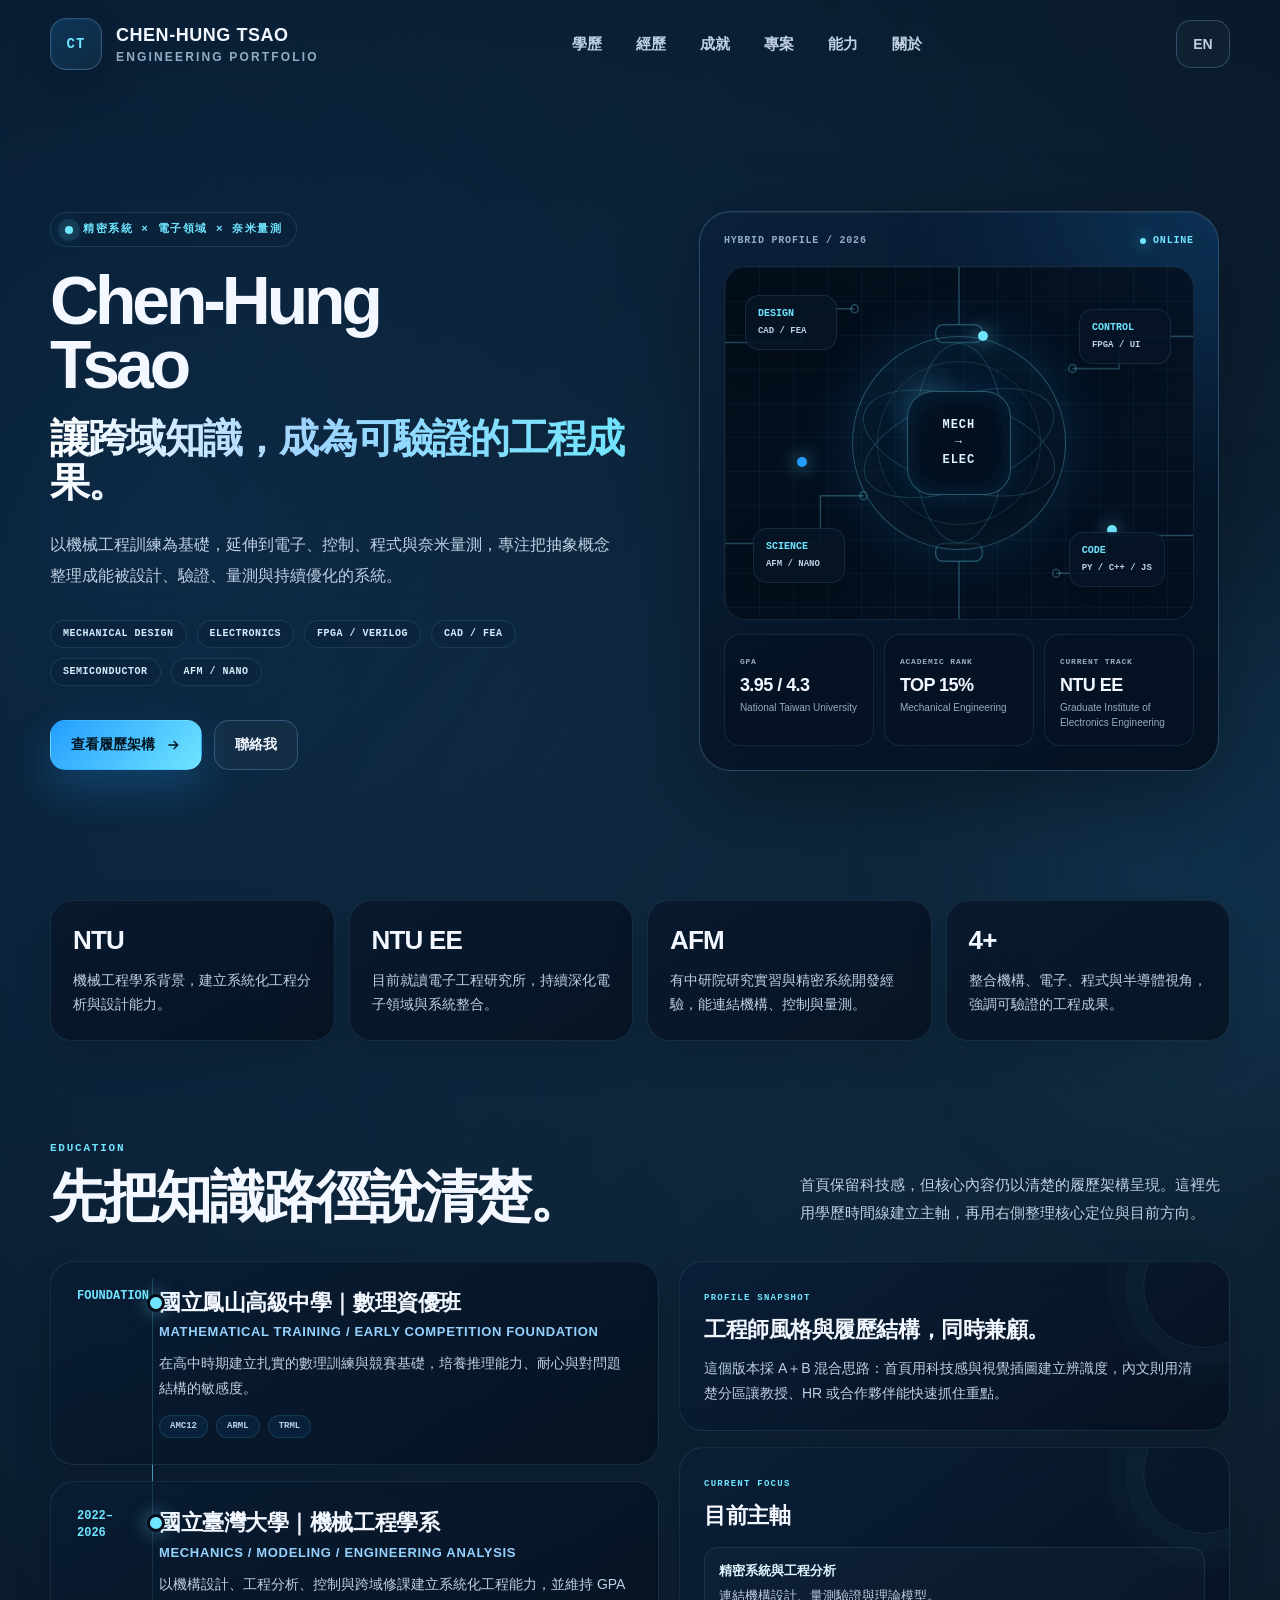
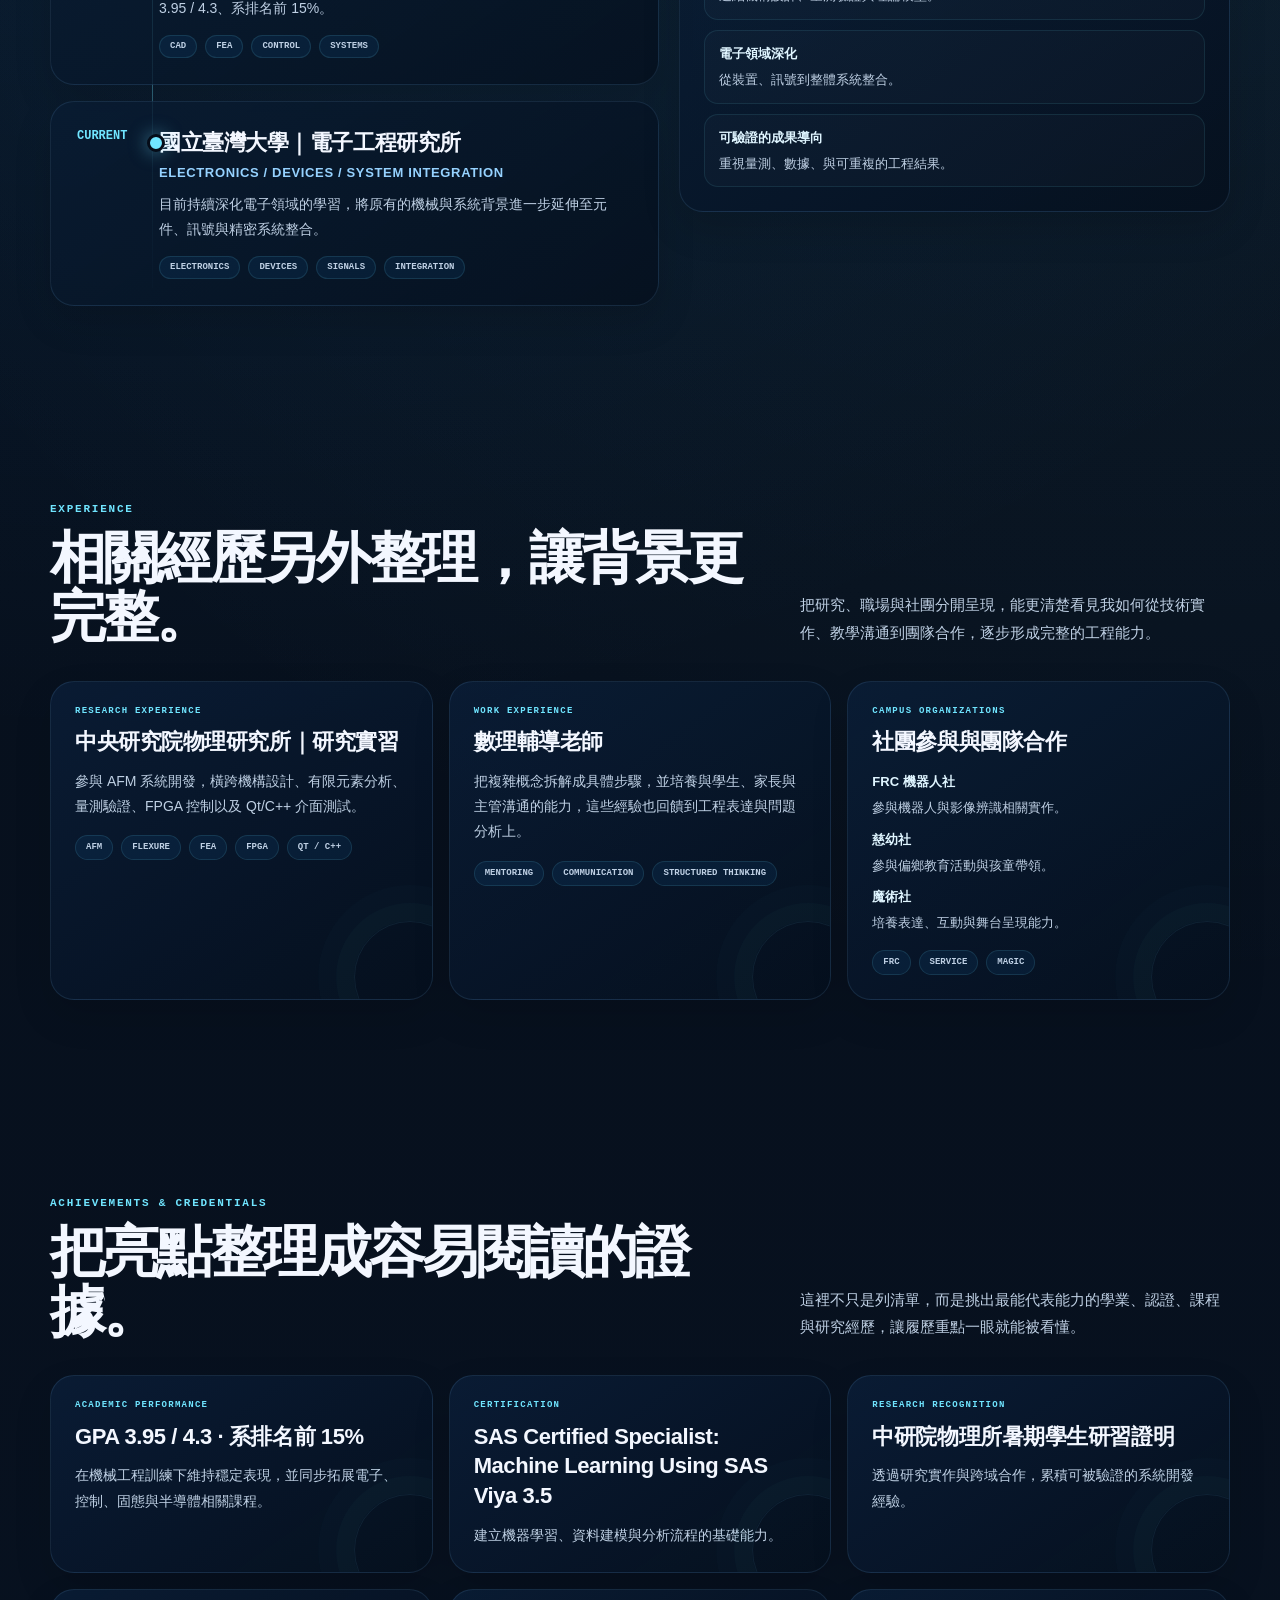
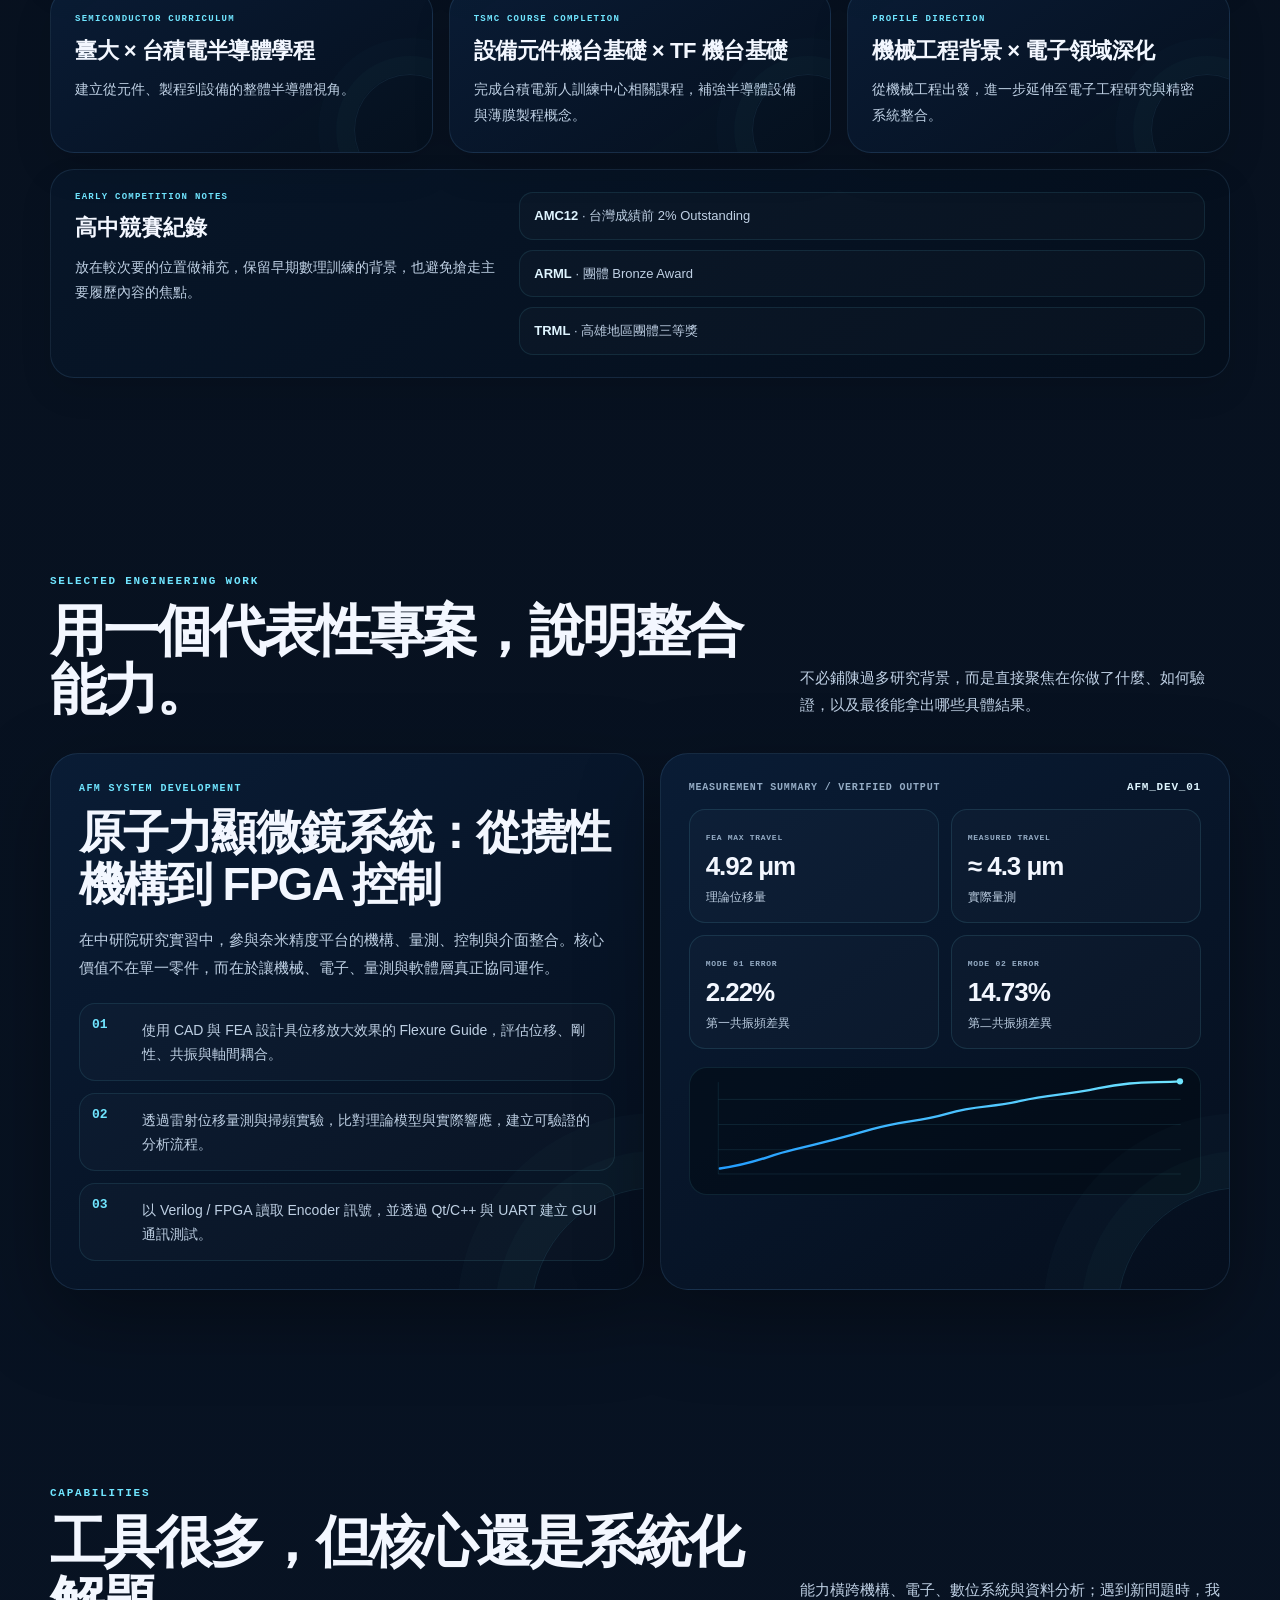
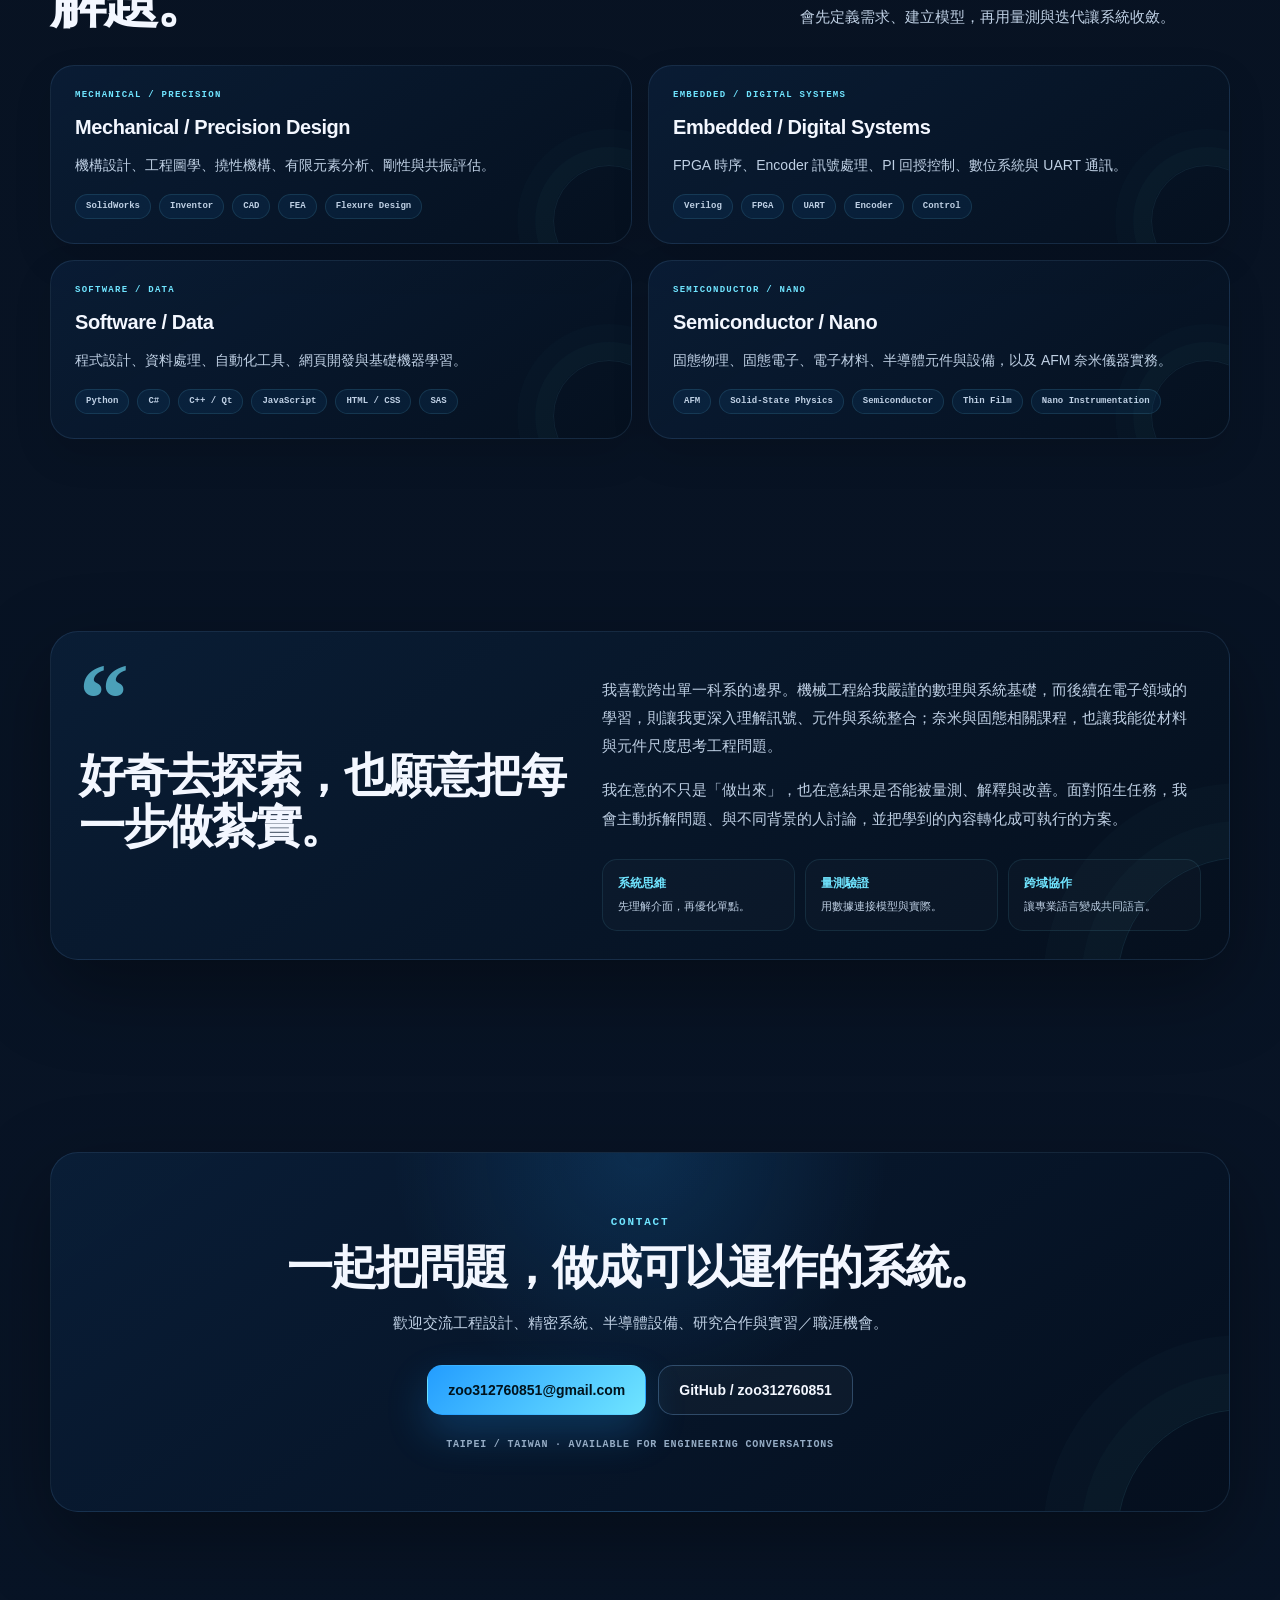
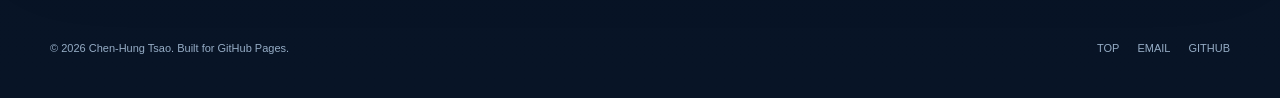
==== commit 3724f17b: "5 5" ====
--- a/index.html
+++ b/index.html
@@ -3,39 +3,31 @@
 <head>
   <meta charset="utf-8">
   <meta name="viewport" content="width=device-width, initial-scale=1">
-  <meta name="description" content="Chen-Hung Tsao — Mechanical engineering, electronics, nanotechnology, precision systems, and scientific computing.">
-  <meta name="theme-color" content="#030914">
+  <meta name="description" content="Chen-Hung Tsao — engineering portfolio combining precision systems, electronics, semiconductors, and scientific problem solving.">
+  <meta name="theme-color" content="#050c18">
   <meta property="og:title" content="Chen-Hung Tsao | Engineering Portfolio">
-  <meta property="og:description" content="Mechanical engineering × electronics × nanotechnology. Experience, achievements, credentials, and selected engineering work.">
+  <meta property="og:description" content="An engineering portfolio blending a technology-brand visual style with a clean resume structure.">
   <meta property="og:type" content="website">
   <title>Chen-Hung Tsao | Engineering Portfolio</title>
   <script>document.documentElement.classList.add('js')</script>
-  <link rel="icon" href="data:image/svg+xml,%3Csvg xmlns='http://www.w3.org/2000/svg' viewBox='0 0 64 64'%3E%3Cdefs%3E%3ClinearGradient id='g' x1='0' x2='1'%3E%3Cstop stop-color='%231d8fff'/%3E%3Cstop offset='1' stop-color='%2369e2ff'/%3E%3C/linearGradient%3E%3C/defs%3E%3Crect width='64' height='64' rx='15' fill='%23030914'/%3E%3Cpath d='M17 19h30v8H36v22h-8V27H17z' fill='url(%23g)'/%3E%3C/svg%3E">
+  <link rel="icon" href="data:image/svg+xml,%3Csvg xmlns='http://www.w3.org/2000/svg' viewBox='0 0 64 64'%3E%3Cdefs%3E%3ClinearGradient id='g' x1='0' x2='1'%3E%3Cstop stop-color='%23239dff'/%3E%3Cstop offset='1' stop-color='%2370e5ff'/%3E%3C/linearGradient%3E%3C/defs%3E%3Crect width='64' height='64' rx='16' fill='%23050c18'/%3E%3Crect x='15' y='14' width='34' height='36' rx='12' fill='none' stroke='url(%23g)' stroke-width='2.5'/%3E%3Cpath d='M22 24h20M22 32h14M22 40h10' stroke='url(%23g)' stroke-width='3' stroke-linecap='round'/%3E%3C/svg%3E">
   <style>
     :root {
       color-scheme: dark;
-      --bg: #030914;
-      --bg-soft: #06101f;
-      --panel: rgba(8, 24, 45, .78);
-      --panel-solid: #08182d;
-      --panel-2: #0b2039;
-      --line: rgba(126, 185, 236, .16);
-      --line-strong: rgba(126, 185, 236, .30);
-      --text: #f4f8ff;
-      --muted: #8fa7c0;
-      --muted-strong: #c2d0df;
-      --blue: #1d8fff;
-      --cyan: #69e2ff;
-      --ice: #b8efff;
-      --navy: #061426;
-      --success: #73f3c0;
-      --shadow: 0 30px 90px rgba(0, 0, 0, .48);
-      --radius-xl: 30px;
-      --radius-lg: 22px;
-      --radius-md: 15px;
+      --bg: #050c18;
+      --line: rgba(133, 193, 255, .12);
+      --line-strong: rgba(133, 193, 255, .28);
+      --text: #f3f7ff;
+      --muted: #95acc5;
+      --muted-2: #bfd0e4;
+      --blue: #239dff;
+      --cyan: #70e5ff;
+      --ice: #dff5ff;
+      --shadow: 0 28px 80px rgba(0,0,0,.34);
+      --radius-xl: 32px;
       --shell: min(1180px, calc(100% - 40px));
-    }
-
+      --section-gap: 96px;
+    }
     * { box-sizing: border-box; }
     html { scroll-behavior: smooth; }
     body {
@@ -43,9 +35,9 @@
       min-width: 320px;
       color: var(--text);
       background:
-        radial-gradient(circle at 86% 5%, rgba(29,143,255,.18), transparent 28%),
-        radial-gradient(circle at 12% 19%, rgba(105,226,255,.08), transparent 25%),
-        linear-gradient(180deg, #030914 0%, #04101d 42%, #030914 100%);
+        radial-gradient(circle at 12% 8%, rgba(35,157,255,.17), transparent 30%),
+        radial-gradient(circle at 92% 16%, rgba(112,229,255,.08), transparent 28%),
+        linear-gradient(180deg, #050c18 0%, #07101d 34%, #081426 100%);
       font-family: Inter, ui-sans-serif, -apple-system, BlinkMacSystemFont, "Segoe UI", "Noto Sans TC", "Microsoft JhengHei", sans-serif;
       -webkit-font-smoothing: antialiased;
       overflow-x: hidden;
@@ -54,935 +46,307 @@
       content: "";
       position: fixed;
       inset: 0;
+      pointer-events: none;
       z-index: -2;
-      pointer-events: none;
-      opacity: .22;
+      opacity: .2;
       background-image:
-        linear-gradient(rgba(90,176,255,.035) 1px, transparent 1px),
-        linear-gradient(90deg, rgba(90,176,255,.035) 1px, transparent 1px);
-      background-size: 72px 72px;
-      mask-image: linear-gradient(to bottom, #000, transparent 78%);
+        linear-gradient(rgba(103,180,255,.04) 1px, transparent 1px),
+        linear-gradient(90deg, rgba(103,180,255,.04) 1px, transparent 1px);
+      background-size: 74px 74px;
+      mask-image: linear-gradient(to bottom, #000 8%, rgba(0,0,0,.66) 58%, transparent 92%);
     }
     body::after {
       content: "";
       position: fixed;
-      width: 480px;
-      height: 480px;
-      right: -220px;
-      top: 42%;
+      width: 520px;
+      height: 520px;
+      right: -260px;
+      bottom: -220px;
+      pointer-events: none;
       z-index: -2;
       border-radius: 50%;
-      pointer-events: none;
-      background: rgba(29,143,255,.08);
-      filter: blur(90px);
+      background: rgba(35,157,255,.09);
+      filter: blur(95px);
     }
     a { color: inherit; text-decoration: none; }
-    button, a { -webkit-tap-highlight-color: transparent; }
     button { font: inherit; }
     img, svg { display: block; max-width: 100%; }
-    ::selection { color: #00111d; background: var(--cyan); }
-
+    ::selection { background: var(--cyan); color: #00131d; }
     .shell { width: var(--shell); margin-inline: auto; }
-    .section { padding: 106px 0; }
-    .skip-link {
-      position: fixed;
-      left: 18px;
-      top: -70px;
-      z-index: 999;
-      padding: 12px 16px;
-      border-radius: 10px;
-      color: #00111d;
-      background: var(--cyan);
-      transition: top .2s ease;
-    }
+    .section { padding: var(--section-gap) 0; }
+    .skip-link { position: fixed; left: 18px; top: -64px; z-index: 999; padding: 12px 16px; border-radius: 12px; color: #00131d; background: var(--cyan); transition: top .2s ease; }
     .skip-link:focus { top: 18px; }
-
-    .site-header {
-      position: fixed;
-      inset: 0 0 auto;
-      z-index: 50;
-      border-bottom: 1px solid transparent;
-      transition: background .25s ease, border-color .25s ease, backdrop-filter .25s ease;
-    }
-    .site-header.scrolled {
-      background: rgba(3,9,20,.78);
-      border-color: var(--line);
-      backdrop-filter: blur(18px);
-    }
-    .nav {
-      min-height: 76px;
-      display: grid;
-      grid-template-columns: auto 1fr auto;
-      align-items: center;
-      gap: 28px;
-    }
-    .brand { display: inline-flex; align-items: center; gap: 12px; font-weight: 800; letter-spacing: .04em; }
-    .brand-mark {
-      width: 40px;
-      height: 40px;
-      display: grid;
-      place-items: center;
-      border: 1px solid var(--line-strong);
-      border-radius: 12px;
-      color: var(--cyan);
-      background: linear-gradient(145deg, rgba(29,143,255,.18), rgba(105,226,255,.05));
-      box-shadow: inset 0 0 0 1px rgba(255,255,255,.03), 0 12px 30px rgba(0,0,0,.2);
-      font: 800 13px/1 ui-monospace, SFMono-Regular, Menlo, Consolas, monospace;
-    }
-    .brand-copy { display: grid; gap: 2px; }
-    .brand-name { font-size: 13px; }
-    .brand-role { color: var(--muted); font-size: 10px; font-weight: 750; letter-spacing: .14em; }
-    .nav-links { justify-self: center; display: flex; gap: 28px; }
-    .nav-links a { position: relative; color: var(--muted-strong); font-size: 13px; font-weight: 750; transition: color .2s ease; }
-    .nav-links a::after {
-      content: "";
-      position: absolute;
-      left: 0;
-      right: 100%;
-      bottom: -9px;
-      height: 1px;
-      background: var(--cyan);
-      transition: right .2s ease;
-    }
+    .site-header { position: fixed; inset: 0 0 auto; z-index: 80; border-bottom: 1px solid transparent; transition: background .25s ease, border-color .25s ease, backdrop-filter .25s ease; }
+    .site-header.scrolled { background: rgba(5,12,24,.76); border-color: var(--line); backdrop-filter: blur(20px); }
+    .nav { min-height: 88px; display: grid; grid-template-columns: auto 1fr auto; align-items: center; gap: 34px; }
+    .brand { display: inline-flex; align-items: center; gap: 14px; }
+    .brand-mark { width: 52px; height: 52px; display: grid; place-items: center; border-radius: 16px; border: 1px solid var(--line-strong); color: var(--cyan); background: linear-gradient(145deg, rgba(35,157,255,.18), rgba(112,229,255,.06)); box-shadow: inset 0 0 0 1px rgba(255,255,255,.03), 0 18px 38px rgba(0,0,0,.2); font: 800 14px/1 ui-monospace, SFMono-Regular, Menlo, Consolas, monospace; letter-spacing: .08em; }
+    .brand-copy { display: grid; gap: 4px; }
+    .brand-name { font-size: 18px; font-weight: 860; letter-spacing: .03em; }
+    .brand-role { color: var(--muted); font-size: 12px; font-weight: 780; letter-spacing: .18em; }
+    .nav-links { justify-self: center; display: flex; gap: 34px; align-items: center; }
+    .nav-links a { position: relative; color: var(--muted-2); font-size: 15px; font-weight: 790; transition: color .2s ease; }
+    .nav-links a::after { content: ""; position: absolute; left: 0; right: 100%; bottom: -10px; height: 1px; background: linear-gradient(90deg, var(--blue), var(--cyan)); transition: right .24s ease; }
     .nav-links a:hover { color: var(--cyan); }
     .nav-links a:hover::after { right: 0; }
     .nav-actions { display: flex; align-items: center; gap: 10px; }
-    .lang-toggle, .nav-toggle {
-      border: 1px solid var(--line-strong);
-      color: var(--muted-strong);
-      background: rgba(255,255,255,.025);
-      cursor: pointer;
-    }
-    .lang-toggle {
-      min-width: 46px;
-      height: 40px;
-      border-radius: 12px;
-      font-weight: 800;
-      font-size: 12px;
-    }
-    .lang-toggle:hover { color: var(--cyan); border-color: rgba(105,226,255,.55); }
-    .nav-toggle { display: none; width: 42px; height: 40px; border-radius: 12px; padding: 0; place-items: center; }
-    .nav-toggle span,
-    .nav-toggle::before,
-    .nav-toggle::after { content: ""; width: 17px; height: 1px; background: currentColor; transition: transform .2s ease, opacity .2s ease; }
-    .nav-toggle { gap: 4px; }
-
-    .hero {
-      min-height: 100svh;
-      padding-top: 138px;
-      padding-bottom: 78px;
-      display: grid;
-      grid-template-columns: minmax(0, 1.05fr) minmax(390px, .95fr);
-      align-items: center;
-      gap: 72px;
-    }
-    .eyebrow {
-      width: fit-content;
-      display: inline-flex;
-      align-items: center;
-      gap: 10px;
-      margin-bottom: 24px;
-      color: var(--cyan);
-      font: 800 11px/1.3 ui-monospace, SFMono-Regular, Menlo, Consolas, monospace;
-      letter-spacing: .14em;
-      text-transform: uppercase;
-    }
-    .status-dot { width: 8px; height: 8px; border-radius: 50%; background: var(--cyan); box-shadow: 0 0 0 7px rgba(105,226,255,.09), 0 0 25px rgba(105,226,255,.7); }
-    .hero h1 {
-      max-width: 760px;
-      margin: 0;
-      font-size: clamp(50px, 6.8vw, 90px);
-      line-height: 1.01;
-      letter-spacing: -.058em;
-      font-weight: 860;
-    }
+    .lang-toggle, .nav-toggle { border: 1px solid var(--line-strong); background: rgba(255,255,255,.028); color: var(--muted-2); cursor: pointer; }
+    .lang-toggle { min-width: 54px; height: 48px; border-radius: 15px; font-size: 14px; font-weight: 820; }
+    .lang-toggle:hover { border-color: rgba(112,229,255,.54); color: var(--cyan); }
+    .nav-toggle { display: none; width: 46px; height: 44px; padding: 0; border-radius: 14px; place-items: center; gap: 4px; }
+    .nav-toggle span, .nav-toggle::before, .nav-toggle::after { content: ""; width: 18px; height: 1px; background: currentColor; }
+    .hero { min-height: 100svh; padding-top: 152px; padding-bottom: 70px; display: grid; grid-template-columns: minmax(0, 1.03fr) minmax(360px, .97fr); align-items: center; gap: 62px; }
+    .eyebrow { width: fit-content; display: inline-flex; align-items: center; gap: 10px; padding: 9px 14px; border: 1px solid rgba(112,229,255,.14); border-radius: 999px; color: var(--cyan); background: rgba(10,31,56,.36); font: 800 11px/1.3 ui-monospace, SFMono-Regular, Menlo, Consolas, monospace; letter-spacing: .14em; text-transform: uppercase; }
+    .status-dot { width: 8px; height: 8px; border-radius: 50%; background: var(--cyan); box-shadow: 0 0 0 7px rgba(112,229,255,.1), 0 0 18px rgba(112,229,255,.65); }
+    .hero h1 { margin: 22px 0 0; max-width: 650px; font-size: clamp(50px, 5.3vw, 76px); line-height: .95; letter-spacing: -.06em; font-weight: 860; }
     .hero h1 span { display: block; }
-    .hero h1 .accent {
-      margin-top: 10px;
-      color: transparent;
-      background: linear-gradient(92deg, #fff 0%, #8ecbff 38%, var(--cyan) 100%);
-      -webkit-background-clip: text;
-      background-clip: text;
-    }
-    .hero-lead {
-      max-width: 670px;
-      margin: 30px 0 0;
-      color: var(--muted-strong);
-      font-size: clamp(17px, 1.45vw, 20px);
-      line-height: 1.82;
-    }
-    .hero-tags { display: flex; flex-wrap: wrap; gap: 9px; margin-top: 28px; }
-    .hero-tags span {
-      padding: 8px 11px;
-      border: 1px solid var(--line);
-      border-radius: 999px;
-      color: #cce4f7;
-      background: rgba(13,41,71,.48);
-      font: 750 10px/1 ui-monospace, SFMono-Regular, Menlo, Consolas, monospace;
-      letter-spacing: .04em;
-    }
+    .hero-tagline { max-width: 700px; margin: 18px 0 0; font-size: clamp(28px, 3.1vw, 46px); line-height: 1.13; letter-spacing: -.045em; font-weight: 830; color: transparent; background: linear-gradient(92deg, #ffffff 0%, #9fd4ff 44%, var(--cyan) 100%); -webkit-background-clip: text; background-clip: text; }
+    .hero-lead { max-width: 620px; margin: 24px 0 0; color: var(--muted-2); font-size: clamp(16px, 1.24vw, 18px); line-height: 1.95; }
+    .hero-tags { display: flex; flex-wrap: wrap; gap: 10px; margin-top: 28px; }
+    .hero-tags span { padding: 8px 12px; border-radius: 999px; border: 1px solid rgba(112,229,255,.12); background: rgba(13,35,61,.42); color: #d7ebfb; font: 760 10px/1 ui-monospace, SFMono-Regular, Menlo, Consolas, monospace; letter-spacing: .05em; }
     .hero-actions { display: flex; flex-wrap: wrap; gap: 12px; margin-top: 34px; }
-    .button {
-      min-height: 50px;
-      display: inline-flex;
-      align-items: center;
-      justify-content: center;
-      gap: 10px;
-      padding: 0 20px;
-      border: 1px solid var(--line-strong);
-      border-radius: 14px;
-      font-size: 14px;
-      font-weight: 800;
-      transition: transform .2s ease, border-color .2s ease, background .2s ease, box-shadow .2s ease;
-    }
+    .button { min-height: 50px; display: inline-flex; align-items: center; justify-content: center; gap: 10px; padding: 0 20px; border: 1px solid var(--line-strong); border-radius: 15px; font-size: 14px; font-weight: 820; transition: transform .2s ease, box-shadow .2s ease, border-color .2s ease; }
     .button:hover { transform: translateY(-2px); }
-    .button-primary {
-      color: #00111d;
-      border-color: transparent;
-      background: linear-gradient(135deg, var(--blue), var(--cyan));
-      box-shadow: 0 16px 45px rgba(29,143,255,.22);
-    }
-    .button-primary:hover { box-shadow: 0 20px 55px rgba(29,143,255,.35); }
-    .button-secondary { color: var(--text); background: rgba(255,255,255,.025); }
-    .button-secondary:hover { border-color: rgba(105,226,255,.55); }
+    .button-primary { color: #00131d; border-color: transparent; background: linear-gradient(135deg, var(--blue), var(--cyan)); box-shadow: 0 18px 42px rgba(35,157,255,.24); }
+    .button-secondary { color: var(--text); background: rgba(255,255,255,.03); }
+    .button-secondary:hover { border-color: rgba(112,229,255,.48); }
     .button svg { width: 16px; height: 16px; }
-
-    .hero-visual {
-      position: relative;
-      min-height: 570px;
-      display: grid;
-      place-items: center;
-    }
-    .visual-card {
-      position: relative;
-      width: min(100%, 510px);
-      min-height: 525px;
-      padding: 22px;
-      border: 1px solid var(--line-strong);
-      border-radius: var(--radius-xl);
-      background: linear-gradient(150deg, rgba(11,35,64,.92), rgba(4,14,28,.96));
-      box-shadow: var(--shadow), inset 0 1px 0 rgba(255,255,255,.05);
-      overflow: hidden;
-      isolation: isolate;
-    }
-    .visual-card::before {
-      content: "";
-      position: absolute;
-      width: 330px;
-      height: 330px;
-      right: -150px;
-      top: -150px;
-      z-index: -1;
-      border-radius: 50%;
-      background: rgba(29,143,255,.23);
-      filter: blur(75px);
-    }
-    .visual-top { display: flex; align-items: center; justify-content: space-between; color: var(--muted); font: 750 10px/1 ui-monospace, SFMono-Regular, Menlo, Consolas, monospace; letter-spacing: .08em; }
-    .visual-live { display: inline-flex; align-items: center; gap: 7px; color: var(--cyan); }
-    .visual-live::before { content: ""; width: 6px; height: 6px; border-radius: 50%; background: var(--cyan); box-shadow: 0 0 16px var(--cyan); }
-    .system-map {
-      position: relative;
-      height: 330px;
-      margin-top: 22px;
-      border: 1px solid var(--line);
-      border-radius: 22px;
-      background:
-        linear-gradient(rgba(105,226,255,.045) 1px, transparent 1px),
-        linear-gradient(90deg, rgba(105,226,255,.045) 1px, transparent 1px),
-        rgba(2,10,22,.63);
-      background-size: 34px 34px;
-      overflow: hidden;
-    }
-    .wafer {
-      position: absolute;
-      left: 50%;
-      top: 50%;
-      width: 215px;
-      aspect-ratio: 1;
-      transform: translate(-50%, -50%);
-      border: 1px solid rgba(105,226,255,.42);
-      border-radius: 50%;
-      background:
-        radial-gradient(circle at 40% 35%, rgba(105,226,255,.16), transparent 22%),
-        repeating-linear-gradient(0deg, rgba(105,226,255,.10) 0 1px, transparent 1px 18px),
-        repeating-linear-gradient(90deg, rgba(105,226,255,.10) 0 1px, transparent 1px 18px),
-        linear-gradient(145deg, rgba(29,143,255,.13), rgba(6,20,38,.62));
-      box-shadow: 0 0 65px rgba(29,143,255,.16), inset 0 0 55px rgba(105,226,255,.04);
-    }
-    .wafer::before,
-    .wafer::after { content: ""; position: absolute; inset: 24px; border: 1px solid rgba(105,226,255,.16); border-radius: 50%; }
-    .wafer::after { inset: 58px; border-color: rgba(105,226,255,.24); }
-    .wafer-core {
-      position: absolute;
-      left: 50%;
-      top: 50%;
-      width: 96px;
-      height: 96px;
-      display: grid;
-      place-items: center;
-      transform: translate(-50%, -50%);
-      border: 1px solid rgba(105,226,255,.38);
-      border-radius: 24px;
-      background: rgba(4,16,31,.9);
-      box-shadow: inset 0 0 24px rgba(29,143,255,.14), 0 0 34px rgba(29,143,255,.16);
-      color: var(--ice);
-      font: 850 12px/1.4 ui-monospace, SFMono-Regular, Menlo, Consolas, monospace;
-      text-align: center;
-      letter-spacing: .08em;
-    }
-    .orbit { position: absolute; inset: 28px; border: 1px dashed rgba(105,226,255,.18); border-radius: 50%; animation: spin 22s linear infinite; }
-    .orbit::before,
-    .orbit::after { content: ""; position: absolute; width: 10px; height: 10px; border-radius: 50%; background: var(--cyan); box-shadow: 0 0 18px rgba(105,226,255,.8); }
-    .orbit::before { left: 34px; top: 9px; }
-    .orbit::after { right: 12px; bottom: 43px; background: var(--blue); }
-    @keyframes spin { to { transform: rotate(360deg); } }
-    .map-node {
-      position: absolute;
-      min-width: 86px;
-      padding: 10px 12px;
-      border: 1px solid var(--line);
-      border-radius: 12px;
-      color: var(--muted-strong);
-      background: rgba(6,21,39,.88);
-      font: 750 9px/1.45 ui-monospace, SFMono-Regular, Menlo, Consolas, monospace;
-      box-shadow: 0 12px 30px rgba(0,0,0,.22);
-    }
-    .map-node strong { display: block; margin-bottom: 2px; color: var(--cyan); font-size: 10px; }
-    .node-a { left: 17px; top: 30px; }
-    .node-b { right: 18px; top: 43px; }
-    .node-c { left: 24px; bottom: 32px; }
-    .node-d { right: 25px; bottom: 28px; }
-    .visual-metrics { display: grid; grid-template-columns: repeat(3, 1fr); gap: 10px; margin-top: 14px; }
-    .metric {
-      min-width: 0;
-      padding: 15px;
-      border: 1px solid var(--line);
-      border-radius: 16px;
-      background: rgba(5,19,36,.72);
-    }
-    .metric small { color: var(--muted); font: 750 8px/1.3 ui-monospace, SFMono-Regular, Menlo, Consolas, monospace; letter-spacing: .1em; }
-    .metric strong { display: block; margin-top: 7px; color: var(--text); font-size: 17px; letter-spacing: -.03em; }
-    .metric span { display: block; margin-top: 4px; color: var(--muted); font-size: 10px; }
-
-    .quick-stats {
-      display: grid;
-      grid-template-columns: repeat(4, 1fr);
-      overflow: hidden;
-      border: 1px solid var(--line);
-      border-radius: 22px;
-      background: var(--line);
-      box-shadow: 0 16px 45px rgba(0,0,0,.16);
-    }
-    .stat { min-width: 0; padding: 26px 24px; background: rgba(5,17,32,.92); }
-    .stat strong { display: block; color: var(--cyan); font-size: clamp(23px, 3vw, 34px); letter-spacing: -.04em; }
-    .stat span { display: block; margin-top: 8px; color: var(--muted-strong); font-size: 12px; line-height: 1.5; }
-
-    .section-heading {
-      display: grid;
-      grid-template-columns: minmax(0, .8fr) minmax(320px, 1.2fr);
-      align-items: end;
-      gap: 70px;
-      margin-bottom: 48px;
-    }
-    .kicker { color: var(--cyan); font: 800 10px/1.3 ui-monospace, SFMono-Regular, Menlo, Consolas, monospace; letter-spacing: .14em; text-transform: uppercase; }
-    .section-heading h2 { margin: 12px 0 0; font-size: clamp(34px, 4.8vw, 61px); line-height: 1.08; letter-spacing: -.048em; }
-    .section-heading p { margin: 0; color: var(--muted-strong); font-size: 16px; line-height: 1.86; }
-
+    .hero-visual { position: relative; min-height: 640px; display: grid; place-items: center; }
+    .profile-board { position: relative; width: min(100%, 520px); padding: 24px; border: 1px solid var(--line-strong); border-radius: var(--radius-xl); background: linear-gradient(150deg, rgba(11,32,58,.94), rgba(4,16,30,.94)); box-shadow: var(--shadow), inset 0 1px 0 rgba(255,255,255,.05); overflow: hidden; isolation: isolate; }
+    .profile-board::before { content: ""; position: absolute; width: 340px; height: 340px; right: -170px; top: -170px; z-index: -1; border-radius: 50%; background: rgba(35,157,255,.18); filter: blur(84px); }
+    .board-top { display: flex; align-items: center; justify-content: space-between; color: var(--muted); font: 760 10px/1 ui-monospace, SFMono-Regular, Menlo, Consolas, monospace; letter-spacing: .08em; }
+    .board-live { display: inline-flex; align-items: center; gap: 7px; color: var(--cyan); }
+    .board-live::before { content: ""; width: 6px; height: 6px; border-radius: 50%; background: var(--cyan); box-shadow: 0 0 14px rgba(112,229,255,.75); }
+    .board-stage { position: relative; height: 354px; margin-top: 20px; border: 1px solid var(--line); border-radius: 22px; overflow: hidden; background: linear-gradient(rgba(112,229,255,.045) 1px, transparent 1px), linear-gradient(90deg, rgba(112,229,255,.045) 1px, transparent 1px), linear-gradient(145deg, rgba(3,11,22,.82), rgba(4,16,30,.72)); background-size: 34px 34px, 34px 34px, auto; }
+    .board-stage svg { position: absolute; inset: 0; width: 100%; height: 100%; pointer-events: none; }
+    .board-stage .circuit-lines path, .board-stage .circuit-lines circle, .board-stage .circuit-lines rect { fill: none; stroke: rgba(112,229,255,.28); stroke-width: 1.5; vector-effect: non-scaling-stroke; }
+    .nucleus { position: absolute; left: 50%; top: 50%; width: 214px; height: 214px; transform: translate(-50%, -50%); border-radius: 50%; border: 1px solid rgba(112,229,255,.3); background: radial-gradient(circle at 35% 32%, rgba(112,229,255,.16), transparent 22%), linear-gradient(150deg, rgba(35,157,255,.08), rgba(5,16,29,.62)); box-shadow: inset 0 0 62px rgba(112,229,255,.04), 0 0 60px rgba(35,157,255,.16); }
+    .nucleus::before, .nucleus::after { content: ""; position: absolute; inset: 24px; border-radius: 50%; border: 1px solid rgba(112,229,255,.13); }
+    .nucleus::after { inset: 58px; border-color: rgba(112,229,255,.23); }
+    .core-chip { position: absolute; left: 50%; top: 50%; width: 104px; height: 104px; display: grid; place-items: center; transform: translate(-50%, -50%); border-radius: 26px; border: 1px solid rgba(112,229,255,.34); background: rgba(4,16,30,.92); box-shadow: inset 0 0 24px rgba(35,157,255,.15), 0 0 28px rgba(35,157,255,.14); color: var(--ice); font: 850 12px/1.45 ui-monospace, SFMono-Regular, Menlo, Consolas, monospace; text-align: center; letter-spacing: .08em; }
+    .orbit-1, .orbit-2, .orbit-3 { position: absolute; left: 50%; top: 50%; border: 1px solid rgba(112,229,255,.18); border-radius: 50%; transform: translate(-50%, -50%); }
+    .orbit-1 { width: 200px; height: 92px; transform: translate(-50%, -50%) rotate(18deg); }
+    .orbit-2 { width: 200px; height: 92px; transform: translate(-50%, -50%) rotate(-20deg); }
+    .orbit-3 { width: 200px; height: 92px; transform: translate(-50%, -50%) rotate(90deg); }
+    .orb-dot { position: absolute; width: 10px; height: 10px; border-radius: 50%; background: var(--cyan); box-shadow: 0 0 18px rgba(112,229,255,.88); }
+    .dot-a { top: 64px; left: 54%; }
+    .dot-b { left: 72px; top: 190px; background: var(--blue); }
+    .dot-c { right: 76px; bottom: 84px; }
+    .board-label { position: absolute; min-width: 92px; padding: 11px 12px; border: 1px solid var(--line); border-radius: 14px; background: rgba(6,20,37,.9); color: var(--muted-2); font: 760 9px/1.45 ui-monospace, SFMono-Regular, Menlo, Consolas, monospace; box-shadow: 0 14px 32px rgba(0,0,0,.18); }
+    .board-label strong { display: block; margin-bottom: 3px; color: var(--cyan); font-size: 10px; }
+    .label-a { left: 20px; top: 28px; }
+    .label-b { right: 22px; top: 42px; }
+    .label-c { left: 28px; bottom: 36px; }
+    .label-d { right: 28px; bottom: 32px; }
+    .board-metrics { display: grid; grid-template-columns: repeat(3, 1fr); gap: 10px; margin-top: 14px; }
+    .metric { min-width: 0; padding: 15px; border: 1px solid var(--line); border-radius: 16px; background: rgba(5,19,35,.72); }
+    .metric small { color: var(--muted); font: 760 8px/1.3 ui-monospace, SFMono-Regular, Menlo, Consolas, monospace; letter-spacing: .1em; }
+    .metric strong { display: block; margin-top: 7px; font-size: 18px; letter-spacing: -.03em; }
+    .metric span { display: block; margin-top: 5px; color: var(--muted); font-size: 10px; line-height: 1.45; }
+    .summary-grid { display: grid; grid-template-columns: repeat(4, 1fr); gap: 14px; }
+    .summary-card { padding: 24px 22px; border: 1px solid var(--line); border-radius: 22px; background: linear-gradient(145deg, rgba(8,23,43,.84), rgba(6,17,31,.84)); box-shadow: 0 16px 38px rgba(0,0,0,.14); }
+    .summary-card strong { display: block; color: var(--text); font-size: 26px; letter-spacing: -.03em; }
+    .summary-card p { margin: 12px 0 0; color: var(--muted-2); font-size: 14px; line-height: 1.72; }
+    .section-heading { display: grid; grid-template-columns: minmax(0, 1fr) minmax(280px, 430px); gap: 28px; align-items: end; margin-bottom: 34px; }
+    .kicker { display: inline-block; color: var(--cyan); font: 800 11px/1.3 ui-monospace, SFMono-Regular, Menlo, Consolas, monospace; letter-spacing: .16em; text-transform: uppercase; }
+    .section-heading h2 { margin: 12px 0 0; font-size: clamp(36px, 4.5vw, 56px); line-height: 1.06; letter-spacing: -.05em; }
+    .section-heading p { margin: 0; color: var(--muted-2); font-size: 15px; line-height: 1.85; }
+    .education-layout { display: grid; grid-template-columns: minmax(0, 1.05fr) minmax(300px, .95fr); gap: 20px; align-items: start; }
     .timeline { position: relative; display: grid; gap: 16px; }
-    .timeline::before { content: ""; position: absolute; left: 104px; top: 20px; bottom: 20px; width: 1px; background: linear-gradient(var(--cyan), rgba(105,226,255,.07)); }
-    .timeline-item {
-      position: relative;
-      display: grid;
-      grid-template-columns: 82px minmax(0, 1fr);
-      gap: 42px;
-      padding: 24px 26px;
-      border: 1px solid var(--line);
-      border-radius: 21px;
-      background: linear-gradient(135deg, rgba(8,26,48,.78), rgba(4,15,29,.75));
-      transition: transform .22s ease, border-color .22s ease, background .22s ease;
-    }
-    .timeline-item:hover { transform: translateY(-3px); border-color: rgba(105,226,255,.34); background: linear-gradient(135deg, rgba(11,37,66,.85), rgba(5,18,34,.82)); }
-    .timeline-item::before { content: ""; position: absolute; left: 99px; top: 31px; width: 11px; height: 11px; border: 3px solid var(--bg); border-radius: 50%; background: var(--cyan); box-shadow: 0 0 18px rgba(105,226,255,.45); }
-    .timeline-year { color: var(--cyan); font: 800 12px/1.4 ui-monospace, SFMono-Regular, Menlo, Consolas, monospace; }
-    .timeline-content h3 { margin: 0; font-size: 21px; letter-spacing: -.02em; }
-    .timeline-content .org { margin-top: 6px; color: #8ecbff; font-size: 13px; font-weight: 750; }
-    .timeline-content p { margin: 12px 0 0; color: var(--muted-strong); font-size: 14px; line-height: 1.78; }
+    .timeline::before { content: ""; position: absolute; left: 102px; top: 18px; bottom: 18px; width: 1px; background: linear-gradient(var(--cyan), rgba(112,229,255,.06)); }
+    .timeline-item { position: relative; display: grid; grid-template-columns: 84px 1fr; gap: 24px; padding: 26px 28px 26px 0; border: 1px solid var(--line); border-radius: 24px; background: linear-gradient(145deg, rgba(9,28,51,.76), rgba(5,16,30,.82)); box-shadow: 0 16px 38px rgba(0,0,0,.12); transition: transform .2s ease, border-color .2s ease; }
+    .timeline-item:hover { transform: translateY(-3px); border-color: rgba(112,229,255,.3); }
+    .timeline-item::before { content: ""; position: absolute; left: 96px; top: 32px; width: 12px; height: 12px; border-radius: 50%; border: 3px solid var(--bg); background: var(--cyan); box-shadow: 0 0 18px rgba(112,229,255,.5); }
+    .timeline-year { padding-left: 26px; color: var(--cyan); font: 800 12px/1.4 ui-monospace, SFMono-Regular, Menlo, Consolas, monospace; }
+    .timeline-content h3 { margin: 0; font-size: 22px; line-height: 1.34; letter-spacing: -.02em; }
+    .timeline-content .org { margin-top: 7px; color: #96d2ff; font-size: 13px; font-weight: 780; letter-spacing: .05em; }
+    .timeline-content p { margin: 12px 0 0; color: var(--muted-2); font-size: 14px; line-height: 1.78; }
     .timeline-tags { display: flex; flex-wrap: wrap; gap: 8px; margin-top: 14px; }
-    .timeline-tags span { padding: 6px 9px; border-radius: 999px; color: var(--muted-strong); background: rgba(29,143,255,.09); border: 1px solid rgba(105,226,255,.12); font: 750 9px/1 ui-monospace, SFMono-Regular, Menlo, Consolas, monospace; }
-
-    .achievement-grid { display: grid; grid-template-columns: repeat(3, 1fr); gap: 16px; }
-    .achievement-card {
-      position: relative;
-      min-height: 245px;
-      padding: 24px;
-      border: 1px solid var(--line);
-      border-radius: 22px;
-      background: linear-gradient(148deg, rgba(10,31,57,.83), rgba(4,15,29,.78));
-      overflow: hidden;
-      transition: transform .22s ease, border-color .22s ease;
-    }
-    .achievement-card:hover { transform: translateY(-5px); border-color: rgba(105,226,255,.4); }
-    .achievement-card::after { content: ""; position: absolute; right: -45px; bottom: -45px; width: 120px; height: 120px; border-radius: 50%; border: 1px solid rgba(105,226,255,.10); box-shadow: 0 0 0 18px rgba(105,226,255,.025), 0 0 0 38px rgba(105,226,255,.018); }
-    .achievement-icon {
-      width: 44px;
-      height: 44px;
-      display: grid;
-      place-items: center;
-      border: 1px solid var(--line-strong);
-      border-radius: 14px;
-      color: var(--cyan);
-      background: rgba(29,143,255,.10);
-    }
-    .achievement-icon svg { width: 21px; height: 21px; }
-    .achievement-card .type { margin-top: 24px; color: var(--cyan); font: 800 9px/1.3 ui-monospace, SFMono-Regular, Menlo, Consolas, monospace; letter-spacing: .12em; text-transform: uppercase; }
-    .achievement-card h3 { margin: 9px 0 0; max-width: 290px; font-size: 19px; line-height: 1.42; letter-spacing: -.018em; }
-    .achievement-card p { margin: 11px 0 0; max-width: 310px; color: var(--muted); font-size: 13px; line-height: 1.72; }
-
-    .project-panel {
-      display: grid;
-      grid-template-columns: minmax(0, .92fr) minmax(0, 1.08fr);
-      gap: 18px;
-      align-items: stretch;
-    }
-    .project-story,
-    .project-data {
-      min-height: 430px;
-      border: 1px solid var(--line);
-      border-radius: 25px;
-      background: linear-gradient(145deg, rgba(9,29,53,.82), rgba(4,15,29,.78));
-    }
-    .project-story { padding: 34px; }
-    .project-story .label { color: var(--cyan); font: 800 9px/1.3 ui-monospace, SFMono-Regular, Menlo, Consolas, monospace; letter-spacing: .13em; }
-    .project-story h3 { margin: 14px 0 0; max-width: 520px; font-size: clamp(28px, 3.3vw, 45px); line-height: 1.18; letter-spacing: -.04em; }
-    .project-story > p { margin: 22px 0 0; color: var(--muted-strong); font-size: 15px; line-height: 1.86; }
-    .project-list { display: grid; gap: 12px; margin-top: 26px; }
-    .project-list div { display: grid; grid-template-columns: 28px 1fr; gap: 12px; align-items: start; color: var(--muted-strong); font-size: 13px; line-height: 1.68; }
-    .project-list b { width: 25px; height: 25px; display: grid; place-items: center; border: 1px solid rgba(105,226,255,.24); border-radius: 8px; color: var(--cyan); background: rgba(29,143,255,.08); font: 800 10px/1 ui-monospace, SFMono-Regular, Menlo, Consolas, monospace; }
-    .project-data { position: relative; padding: 26px; overflow: hidden; }
-    .project-data::before { content: ""; position: absolute; inset: 0; opacity: .5; background-image: linear-gradient(rgba(105,226,255,.035) 1px, transparent 1px), linear-gradient(90deg, rgba(105,226,255,.035) 1px, transparent 1px); background-size: 42px 42px; }
-    .data-top { position: relative; display: flex; justify-content: space-between; gap: 20px; align-items: center; }
-    .data-top span { color: var(--muted); font: 750 9px/1.3 ui-monospace, SFMono-Regular, Menlo, Consolas, monospace; letter-spacing: .09em; }
-    .data-top strong { color: var(--cyan); font: 800 10px/1 ui-monospace, SFMono-Regular, Menlo, Consolas, monospace; }
-    .data-grid { position: relative; display: grid; grid-template-columns: repeat(2, 1fr); gap: 12px; margin-top: 24px; }
-    .data-card { min-height: 126px; padding: 20px; border: 1px solid var(--line); border-radius: 18px; background: rgba(4,17,33,.78); }
-    .data-card small { color: var(--muted); font: 750 9px/1.3 ui-monospace, SFMono-Regular, Menlo, Consolas, monospace; letter-spacing: .09em; }
-    .data-card strong { display: block; margin-top: 10px; color: var(--text); font-size: 30px; letter-spacing: -.045em; }
-    .data-card em { display: block; margin-top: 6px; color: #8ecbff; font-size: 11px; font-style: normal; }
-    .signal-chart { position: relative; height: 145px; margin-top: 14px; border: 1px solid var(--line); border-radius: 18px; background: rgba(2,11,23,.70); overflow: hidden; }
-    .signal-chart svg { width: 100%; height: 100%; }
-    .signal-chart .axis { stroke: rgba(143,167,192,.22); stroke-width: 1; }
-    .signal-chart .line { fill: none; stroke: url(#chartGradient); stroke-width: 3; stroke-linecap: round; filter: drop-shadow(0 0 8px rgba(105,226,255,.45)); }
+    .timeline-tags span { padding: 6px 10px; border-radius: 999px; border: 1px solid rgba(112,229,255,.12); background: rgba(35,157,255,.08); color: var(--muted-2); font: 760 9px/1 ui-monospace, SFMono-Regular, Menlo, Consolas, monospace; }
+    .education-side { display: grid; gap: 16px; position: sticky; top: 110px; }
+    .mini-panel { position: relative; padding: 24px; border: 1px solid var(--line); border-radius: 24px; background: linear-gradient(145deg, rgba(10,30,55,.84), rgba(5,15,29,.84)); box-shadow: 0 16px 38px rgba(0,0,0,.14); overflow: hidden; }
+    .mini-panel::after { content: ""; position: absolute; width: 120px; height: 120px; right: -36px; top: -36px; border-radius: 50%; border: 1px solid rgba(112,229,255,.1); box-shadow: 0 0 0 18px rgba(112,229,255,.02), 0 0 0 36px rgba(112,229,255,.01); }
+    .mini-panel h3 { margin: 10px 0 0; font-size: 22px; line-height: 1.34; letter-spacing: -.02em; }
+    .mini-panel p { margin: 12px 0 0; color: var(--muted-2); font-size: 14px; line-height: 1.8; }
+    .mini-list { margin: 16px 0 0; display: grid; gap: 10px; color: var(--muted-2); font-size: 13px; line-height: 1.68; }
+    .mini-list div { padding: 12px 14px; border: 1px solid rgba(112,229,255,.1); border-radius: 14px; background: rgba(255,255,255,.02); }
+    .mini-list strong { color: var(--ice); display: block; margin-bottom: 4px; }
+    .experience-grid, .achievement-grid, .skill-grid { display: grid; gap: 16px; }
+    .experience-grid { grid-template-columns: repeat(3, 1fr); }
+    .achievement-grid { grid-template-columns: repeat(3, 1fr); }
+    .skill-grid { grid-template-columns: repeat(2, 1fr); }
+    .card { position: relative; padding: 24px; border: 1px solid var(--line); border-radius: 24px; background: linear-gradient(145deg, rgba(10,30,56,.84), rgba(5,16,30,.82)); box-shadow: 0 16px 38px rgba(0,0,0,.12); overflow: hidden; transition: transform .2s ease, border-color .2s ease; }
+    .card:hover { transform: translateY(-4px); border-color: rgba(112,229,255,.32); }
+    .card::after { content: ""; position: absolute; right: -34px; bottom: -34px; width: 110px; height: 110px; border-radius: 50%; border: 1px solid rgba(112,229,255,.08); box-shadow: 0 0 0 18px rgba(112,229,255,.018), 0 0 0 36px rgba(112,229,255,.012); }
+    .card-type { color: var(--cyan); font: 800 9px/1.3 ui-monospace, SFMono-Regular, Menlo, Consolas, monospace; letter-spacing: .14em; text-transform: uppercase; }
+    .card h3 { margin: 10px 0 0; font-size: 22px; line-height: 1.35; letter-spacing: -.02em; }
+    .card p { margin: 12px 0 0; color: var(--muted-2); font-size: 14px; line-height: 1.8; }
+    .chip-row { display: flex; flex-wrap: wrap; gap: 8px; margin-top: 16px; }
+    .chip-row span { padding: 7px 10px; border-radius: 999px; border: 1px solid rgba(112,229,255,.12); background: rgba(35,157,255,.08); color: var(--muted-2); font: 760 9px/1 ui-monospace, SFMono-Regular, Menlo, Consolas, monospace; }
+    .stack-list { margin: 14px 0 0; display: grid; gap: 10px; color: var(--muted-2); font-size: 13px; line-height: 1.68; }
+    .stack-list div { display: grid; gap: 4px; }
+    .stack-list b { color: var(--ice); font-size: 13px; }
+    .minor-panel { margin-top: 16px; display: grid; grid-template-columns: 1.15fr 1.85fr; gap: 18px; align-items: start; padding: 22px 24px; border: 1px solid var(--line); border-radius: 24px; background: linear-gradient(145deg, rgba(8,24,44,.74), rgba(4,14,27,.74)); box-shadow: 0 14px 32px rgba(0,0,0,.1); }
+    .minor-panel h3 { margin: 10px 0 0; font-size: 22px; line-height: 1.35; }
+    .minor-panel p { margin: 12px 0 0; color: var(--muted-2); font-size: 14px; line-height: 1.8; }
+    .minor-entries { display: grid; gap: 10px; color: var(--muted-2); font-size: 13px; }
+    .minor-entries div { padding: 12px 14px; border-radius: 14px; border: 1px solid rgba(112,229,255,.1); background: rgba(255,255,255,.02); line-height: 1.68; }
+    .minor-entries strong { color: var(--ice); }
+    .project-layout { display: grid; grid-template-columns: minmax(0, 1.02fr) minmax(330px, .98fr); gap: 16px; align-items: stretch; }
+    .project-story, .project-data, .about-card, .contact-panel { position: relative; padding: 28px; border: 1px solid var(--line); border-radius: 28px; background: linear-gradient(145deg, rgba(10,31,57,.84), rgba(5,15,29,.84)); box-shadow: var(--shadow); overflow: hidden; }
+    .project-story::after, .project-data::after, .about-card::after, .contact-panel::after { content: ""; position: absolute; width: 250px; height: 250px; right: -140px; bottom: -150px; border-radius: 50%; border: 1px solid rgba(112,229,255,.1); box-shadow: 0 0 0 36px rgba(112,229,255,.02), 0 0 0 74px rgba(112,229,255,.015); }
+    .label { color: var(--cyan); font: 820 10px/1.3 ui-monospace, SFMono-Regular, Menlo, Consolas, monospace; letter-spacing: .14em; text-transform: uppercase; }
+    .project-story h3, .about-card h3, .contact-panel h2 { margin: 12px 0 0; font-size: clamp(30px, 3.8vw, 46px); line-height: 1.12; letter-spacing: -.04em; }
+    .project-story > p, .about-body p, .contact-panel p { margin: 16px 0 0; color: var(--muted-2); font-size: 15px; line-height: 1.88; }
+    .project-list { margin-top: 20px; display: grid; gap: 12px; }
+    .project-list div { display: grid; grid-template-columns: 38px 1fr; gap: 12px; padding: 14px 14px 14px 12px; border-radius: 16px; border: 1px solid rgba(112,229,255,.1); background: rgba(255,255,255,.02); color: var(--muted-2); font-size: 14px; line-height: 1.72; }
+    .project-list b { color: var(--cyan); font: 850 13px/1 ui-monospace, SFMono-Regular, Menlo, Consolas, monospace; }
+    .data-top { display: flex; align-items: center; justify-content: space-between; gap: 12px; color: var(--muted); font: 760 10px/1 ui-monospace, SFMono-Regular, Menlo, Consolas, monospace; letter-spacing: .08em; }
+    .data-top strong { color: var(--ice); font-size: 11px; }
+    .data-grid { display: grid; grid-template-columns: repeat(2, 1fr); gap: 12px; margin-top: 16px; }
+    .data-card { padding: 16px; border-radius: 16px; border: 1px solid rgba(112,229,255,.12); background: rgba(255,255,255,.02); }
+    .data-card small { color: var(--muted); font: 760 8px/1.3 ui-monospace, SFMono-Regular, Menlo, Consolas, monospace; letter-spacing: .09em; }
+    .data-card strong { display: block; margin-top: 7px; font-size: 26px; letter-spacing: -.04em; }
+    .data-card em { display: block; margin-top: 6px; color: var(--muted-2); font-style: normal; font-size: 12px; line-height: 1.5; }
+    .signal-chart { margin-top: 18px; border: 1px solid rgba(112,229,255,.1); border-radius: 18px; background: rgba(3,10,20,.54); overflow: hidden; }
+    .signal-chart svg { width: 100%; height: auto; }
+    .signal-chart .axis { fill: none; stroke: rgba(112,229,255,.12); stroke-width: 1; }
+    .signal-chart .line { fill: none; stroke: url(#chartGradient); stroke-width: 3; stroke-linecap: round; }
     .signal-chart .point { fill: var(--cyan); }
-
-    .skills-layout { display: grid; grid-template-columns: .72fr 1.28fr; gap: 42px; }
-    .skills-copy { position: sticky; top: 118px; height: fit-content; }
-    .skills-copy h3 { margin: 13px 0 0; font-size: clamp(32px, 4vw, 51px); line-height: 1.12; letter-spacing: -.045em; }
-    .skills-copy p { margin: 20px 0 0; color: var(--muted-strong); font-size: 15px; line-height: 1.85; }
-    .skill-groups { display: grid; gap: 13px; }
-    .skill-group { padding: 24px; border: 1px solid var(--line); border-radius: 20px; background: rgba(7,23,43,.74); }
-    .skill-group h4 { margin: 0; color: var(--cyan); font: 800 10px/1.3 ui-monospace, SFMono-Regular, Menlo, Consolas, monospace; letter-spacing: .12em; text-transform: uppercase; }
-    .skill-group p { margin: 13px 0 0; color: var(--muted-strong); font-size: 14px; line-height: 1.75; }
-    .skill-chips { display: flex; flex-wrap: wrap; gap: 8px; margin-top: 15px; }
-    .skill-chips span { padding: 8px 10px; border: 1px solid rgba(105,226,255,.13); border-radius: 10px; color: #c8d8e8; background: rgba(29,143,255,.07); font: 750 10px/1 ui-monospace, SFMono-Regular, Menlo, Consolas, monospace; }
-
-    .about-card {
-      position: relative;
-      display: grid;
-      grid-template-columns: .78fr 1.22fr;
-      gap: 62px;
-      padding: 46px;
-      border: 1px solid var(--line-strong);
-      border-radius: 28px;
-      background: linear-gradient(135deg, rgba(11,36,65,.88), rgba(4,15,29,.88));
-      overflow: hidden;
-      box-shadow: 0 22px 70px rgba(0,0,0,.22);
-    }
-    .about-card::after { content: ""; position: absolute; width: 310px; height: 310px; right: -160px; bottom: -175px; border-radius: 50%; border: 1px solid rgba(105,226,255,.12); box-shadow: 0 0 0 38px rgba(105,226,255,.025), 0 0 0 80px rgba(105,226,255,.015); }
-    .quote-mark { color: var(--cyan); font: 900 100px/.75 Georgia, serif; opacity: .65; }
-    .about-intro h3 { margin: 20px 0 0; font-size: clamp(29px, 3.6vw, 47px); line-height: 1.18; letter-spacing: -.04em; }
-    .about-body { position: relative; z-index: 1; }
-    .about-body p { margin: 0; color: var(--muted-strong); font-size: 16px; line-height: 1.96; }
-    .about-body p + p { margin-top: 20px; }
-    .principles { display: grid; grid-template-columns: repeat(3, 1fr); gap: 10px; margin-top: 28px; }
-    .principle { padding: 15px; border: 1px solid var(--line); border-radius: 15px; background: rgba(4,17,33,.56); }
+    .skill-card h4 { margin: 12px 0 0; font-size: 20px; line-height: 1.35; letter-spacing: -.02em; }
+    .about-card { display: grid; grid-template-columns: minmax(220px, .9fr) minmax(0, 1.1fr); gap: 32px; align-items: start; }
+    .quote-mark { color: var(--cyan); font: 900 100px/.78 Georgia, serif; opacity: .66; }
+    .principles { display: grid; grid-template-columns: repeat(3, 1fr); gap: 10px; margin-top: 26px; }
+    .principle { padding: 15px; border-radius: 15px; border: 1px solid rgba(112,229,255,.1); background: rgba(255,255,255,.02); }
     .principle strong { display: block; color: var(--cyan); font-size: 12px; }
-    .principle span { display: block; margin-top: 6px; color: var(--muted); font-size: 10px; line-height: 1.5; }
-
-    .contact-panel {
-      position: relative;
-      min-height: 390px;
-      display: grid;
-      place-items: center;
-      padding: 56px;
-      border: 1px solid var(--line-strong);
-      border-radius: 30px;
-      text-align: center;
-      background:
-        radial-gradient(circle at 50% 0%, rgba(29,143,255,.17), transparent 38%),
-        linear-gradient(145deg, rgba(10,32,59,.90), rgba(4,15,29,.92));
-      overflow: hidden;
-      box-shadow: var(--shadow);
-    }
-    .contact-panel::before,
-    .contact-panel::after { content: ""; position: absolute; border-radius: 50%; border: 1px solid rgba(105,226,255,.10); }
-    .contact-panel::before { width: 440px; height: 440px; left: -260px; top: -250px; box-shadow: 0 0 0 55px rgba(105,226,255,.018), 0 0 0 112px rgba(105,226,255,.012); }
-    .contact-panel::after { width: 310px; height: 310px; right: -180px; bottom: -170px; box-shadow: 0 0 0 45px rgba(105,226,255,.018); }
+    .principle span { display: block; margin-top: 6px; color: var(--muted-2); font-size: 11px; line-height: 1.55; }
+    .contact-panel { min-height: 360px; display: grid; place-items: center; text-align: center; background: radial-gradient(circle at 50% 0%, rgba(35,157,255,.16), transparent 36%), linear-gradient(145deg, rgba(10,31,57,.9), rgba(5,15,29,.92)); }
     .contact-inner { position: relative; z-index: 1; max-width: 760px; }
-    .contact-inner h2 { margin: 14px 0 0; font-size: clamp(36px, 5vw, 64px); line-height: 1.08; letter-spacing: -.052em; }
-    .contact-inner p { margin: 22px auto 0; max-width: 610px; color: var(--muted-strong); font-size: 16px; line-height: 1.85; }
-    .contact-actions { display: flex; justify-content: center; flex-wrap: wrap; gap: 12px; margin-top: 30px; }
-    .contact-note { margin-top: 24px; color: var(--muted); font: 700 10px/1.5 ui-monospace, SFMono-Regular, Menlo, Consolas, monospace; letter-spacing: .06em; }
-
-    footer { padding: 34px 0 42px; }
+    .contact-actions { display: flex; justify-content: center; flex-wrap: wrap; gap: 12px; margin-top: 28px; }
+    .contact-note { margin-top: 22px; color: var(--muted); font: 760 10px/1.5 ui-monospace, SFMono-Regular, Menlo, Consolas, monospace; letter-spacing: .08em; }
+    footer { padding: 34px 0 44px; }
     .footer-row { display: flex; align-items: center; justify-content: space-between; gap: 24px; color: var(--muted); font-size: 11px; }
     .footer-links { display: flex; gap: 18px; }
     .footer-links a:hover { color: var(--cyan); }
-
-    .js .reveal { opacity: 0; transform: translateY(18px); transition: opacity .7s ease, transform .7s ease; }
+    .js .reveal { opacity: 0; transform: translateY(18px); transition: opacity .72s ease, transform .72s ease; }
     .js .reveal.visible { opacity: 1; transform: none; }
-
     [data-lang="en"] .zh { display: none !important; }
     [data-lang="zh"] .en { display: none !important; }
-
-    @media (max-width: 980px) {
-      .nav-links {
-        position: fixed;
-        inset: 76px 20px auto;
-        display: none;
-        padding: 18px;
-        border: 1px solid var(--line-strong);
-        border-radius: 18px;
-        background: rgba(3,9,20,.96);
-        backdrop-filter: blur(18px);
-        box-shadow: var(--shadow);
-      }
+    @media (max-width: 1024px) {
+      .nav-links { position: fixed; inset: 82px 20px auto; display: none; padding: 18px; border: 1px solid var(--line-strong); border-radius: 18px; background: rgba(5,12,24,.96); backdrop-filter: blur(18px); box-shadow: var(--shadow); }
       .nav-links.open { display: grid; gap: 0; }
       .nav-links a { padding: 13px 10px; }
       .nav-links a::after { display: none; }
       .nav-toggle { display: grid; }
-      .hero { grid-template-columns: 1fr; min-height: auto; padding-top: 150px; gap: 48px; }
-      .hero-visual { min-height: auto; }
-      .visual-card { min-height: 520px; }
-      .quick-stats { grid-template-columns: repeat(2, 1fr); }
-      .section-heading { grid-template-columns: 1fr; gap: 24px; }
-      .achievement-grid { grid-template-columns: repeat(2, 1fr); }
-      .project-panel { grid-template-columns: 1fr; }
-      .skills-layout { grid-template-columns: 1fr; }
-      .skills-copy { position: static; }
-      .about-card { grid-template-columns: 1fr; gap: 28px; }
-    }
-
+      .hero { grid-template-columns: 1fr; min-height: auto; gap: 48px; padding-bottom: 40px; }
+      .education-layout, .project-layout, .about-card { grid-template-columns: 1fr; }
+      .education-side { position: static; }
+      .summary-grid, .experience-grid, .achievement-grid, .skill-grid { grid-template-columns: repeat(2, 1fr); }
+      .minor-panel { grid-template-columns: 1fr; }
+      .section-heading { grid-template-columns: 1fr; }
+    }
     @media (max-width: 680px) {
-      :root { --shell: min(100% - 26px, 1180px); }
-      .section { padding: 80px 0; }
+      :root { --shell: min(100% - 26px, 1180px); --section-gap: 78px; }
       .brand-role { display: none; }
-      .nav { min-height: 68px; gap: 12px; }
-      .nav-links { inset: 68px 13px auto; }
-      .hero { padding-top: 122px; padding-bottom: 58px; }
-      .hero h1 { font-size: clamp(46px, 14.4vw, 68px); }
+      .nav { min-height: 76px; gap: 12px; }
+      .nav-links { inset: 76px 13px auto; }
+      .hero { padding-top: 126px; }
+      .hero h1 { font-size: clamp(44px, 13vw, 60px); }
+      .hero-tagline { font-size: clamp(24px, 7.4vw, 36px); }
       .hero-lead { font-size: 16px; }
       .hero-actions { flex-direction: column; }
       .button { width: 100%; }
-      .visual-card { min-height: 485px; padding: 16px; border-radius: 23px; }
-      .system-map { height: 300px; }
-      .wafer { width: 185px; }
-      .map-node { min-width: 75px; padding: 8px; font-size: 8px; }
-      .node-a { left: 9px; top: 24px; }
-      .node-b { right: 8px; top: 34px; }
-      .node-c { left: 10px; bottom: 27px; }
-      .node-d { right: 10px; bottom: 24px; }
-      .visual-metrics { grid-template-columns: 1fr; }
-      .metric { padding: 12px 14px; }
-      .metric span { display: none; }
-      .quick-stats { grid-template-columns: 1fr; }
-      .section-heading h2 { font-size: 37px; }
+      .profile-board { padding: 16px; }
+      .board-stage { height: 318px; }
+      .nucleus { width: 176px; height: 176px; }
+      .core-chip { width: 90px; height: 90px; font-size: 11px; }
+      .board-label { min-width: 76px; padding: 8px; font-size: 8px; }
+      .label-a { left: 10px; top: 20px; }
+      .label-b { right: 10px; top: 28px; }
+      .label-c { left: 12px; bottom: 25px; }
+      .label-d { right: 12px; bottom: 22px; }
+      .board-metrics, .summary-grid, .experience-grid, .achievement-grid, .skill-grid, .data-grid, .principles { grid-template-columns: 1fr; }
+      .section-heading h2 { font-size: 36px; }
       .timeline::before { display: none; }
       .timeline-item { grid-template-columns: 1fr; gap: 8px; padding: 22px; }
       .timeline-item::before { display: none; }
-      .achievement-grid { grid-template-columns: 1fr; }
-      .achievement-card { min-height: 220px; }
-      .project-story { padding: 25px; }
-      .project-data { padding: 18px; }
-      .data-grid { grid-template-columns: 1fr; }
-      .skills-layout { gap: 28px; }
-      .skill-group { padding: 21px; }
-      .about-card { padding: 27px 23px; }
-      .about-body p { font-size: 15px; }
-      .principles { grid-template-columns: 1fr; }
-      .contact-panel { min-height: 430px; padding: 35px 22px; }
+      .timeline-year { padding-left: 0; }
+      .project-story, .project-data, .about-card, .contact-panel, .card, .mini-panel, .minor-panel { padding: 22px; }
+      .project-list div { grid-template-columns: 28px 1fr; }
       .contact-actions { flex-direction: column; }
       .footer-row { flex-direction: column; align-items: flex-start; }
     }
-
     @media (prefers-reduced-motion: reduce) {
       html { scroll-behavior: auto; }
       *, *::before, *::after { animation-duration: .01ms !important; animation-iteration-count: 1 !important; transition-duration: .01ms !important; }
-    }
-
-    @media print {
-      body { color: #0b1623; background: #fff; }
-      body::before, body::after, .site-header, .hero-visual, .contact-panel::before, .contact-panel::after { display: none !important; }
-      .section { padding: 36px 0; }
-      .hero { min-height: auto; padding: 30px 0; grid-template-columns: 1fr; }
-      .hero h1 .accent, .section-heading h2 { color: #0b1623; background: none; -webkit-text-fill-color: initial; }
-      .quick-stats, .timeline-item, .achievement-card, .project-story, .project-data, .skill-group, .about-card, .contact-panel { background: #fff; border-color: #cfd9e5; box-shadow: none; }
-      .hero-lead, .section-heading p, .timeline-content p, .achievement-card p, .project-story > p, .skill-group p, .about-body p, .contact-inner p { color: #34495e; }
-      .button { display: none; }
-      footer { display: none; }
     }
   </style>
 </head>
 <body>
   <a class="skip-link" href="#main"><span class="zh">跳至主要內容</span><span class="en">Skip to content</span></a>
-
   <header class="site-header" id="siteHeader">
     <div class="nav shell">
-      <a class="brand" href="#top" aria-label="Chen-Hung Tsao home">
-        <span class="brand-mark">CT</span>
-        <span class="brand-copy">
-          <span class="brand-name">CHEN-HUNG TSAO</span>
-          <span class="brand-role">ENGINEERING PORTFOLIO</span>
-        </span>
-      </a>
-
+      <a class="brand" href="#top" aria-label="Chen-Hung Tsao home"><span class="brand-mark">CT</span><span class="brand-copy"><span class="brand-name">CHEN-HUNG TSAO</span><span class="brand-role">ENGINEERING PORTFOLIO</span></span></a>
       <nav class="nav-links" id="navLinks" aria-label="Primary navigation">
+        <a href="#education"><span class="zh">學歷</span><span class="en">Education</span></a>
         <a href="#experience"><span class="zh">經歷</span><span class="en">Experience</span></a>
         <a href="#achievements"><span class="zh">成就</span><span class="en">Achievements</span></a>
         <a href="#project"><span class="zh">專案</span><span class="en">Project</span></a>
         <a href="#skills"><span class="zh">能力</span><span class="en">Skills</span></a>
         <a href="#about"><span class="zh">關於</span><span class="en">About</span></a>
       </nav>
-
       <div class="nav-actions">
         <button class="lang-toggle" id="langToggle" type="button" aria-label="Switch language">EN</button>
         <button class="nav-toggle" id="navToggle" type="button" aria-label="Open navigation" aria-expanded="false"><span></span></button>
       </div>
     </div>
   </header>
-
   <main id="main">
     <section class="shell hero" id="top">
       <div class="hero-copy reveal">
-        <div class="eyebrow"><span class="status-dot"></span><span class="zh">跨域工程 × 精密系統 × 半導體</span><span class="en">INTERDISCIPLINARY ENGINEERING</span></div>
-        <h1>
-          <span>Chen-Hung Tsao</span>
-          <span class="accent zh">讓跨域知識，成為可驗證的工程成果。</span>
-          <span class="accent en">Turning cross-domain knowledge into verifiable engineering outcomes.</span>
-        </h1>
-        <p class="hero-lead zh">以機械工程為核心，整合電子、控制、程式與奈米科技。擅長把抽象問題拆解為可設計、可量測、可迭代的系統。</p>
-        <p class="hero-lead en">Mechanical engineering at the core, integrated with electronics, control, programming, and nanotechnology. I turn abstract problems into systems that can be designed, measured, and iterated.</p>
-        <div class="hero-tags" aria-label="Focus areas">
-          <span>MECHANICAL DESIGN</span><span>FPGA / VERILOG</span><span>CAD / FEA</span><span>SEMICONDUCTOR</span><span>SCIENTIFIC COMPUTING</span>
-        </div>
-        <div class="hero-actions">
-          <a class="button button-primary" href="#achievements">
-            <span class="zh">查看成就與履歷</span><span class="en">View achievements</span>
-            <svg viewBox="0 0 24 24" fill="none" stroke="currentColor" stroke-width="2"><path d="M5 12h14M13 6l6 6-6 6"/></svg>
-          </a>
-          <a class="button button-secondary" href="mailto:zoo312760851@gmail.com">
-            <span class="zh">聯絡我</span><span class="en">Contact me</span>
-          </a>
-        </div>
+        <div class="eyebrow"><span class="status-dot"></span><span class="zh">精密系統 × 電子領域 × 奈米量測</span><span class="en">PRECISION SYSTEMS × ELECTRONICS × NANO MEASUREMENT</span></div>
+        <h1><span>Chen-Hung</span><span>Tsao</span></h1>
+        <div class="hero-tagline zh">讓跨域知識，成為可驗證的工程成果。</div>
+        <div class="hero-tagline en">Turning cross-domain knowledge into verifiable engineering outcomes.</div>
+        <p class="hero-lead zh">以機械工程訓練為基礎，延伸到電子、控制、程式與奈米量測，專注把抽象概念整理成能被設計、驗證、量測與持續優化的系統。</p>
+        <p class="hero-lead en">Built on a mechanical-engineering foundation and extended into electronics, control, programming, and nano-scale measurement, I focus on shaping abstract ideas into systems that can be designed, validated, measured, and improved.</p>
+        <div class="hero-tags" aria-label="Focus areas"><span>MECHANICAL DESIGN</span><span>ELECTRONICS</span><span>FPGA / VERILOG</span><span>CAD / FEA</span><span>SEMICONDUCTOR</span><span>AFM / NANO</span></div>
+        <div class="hero-actions"><a class="button button-primary" href="#education"><span class="zh">查看履歷架構</span><span class="en">Explore profile</span><svg viewBox="0 0 24 24" fill="none" stroke="currentColor" stroke-width="2"><path d="M5 12h14M13 6l6 6-6 6"/></svg></a><a class="button button-secondary" href="mailto:zoo312760851@gmail.com"><span class="zh">聯絡我</span><span class="en">Contact me</span></a></div>
       </div>
-
-      <div class="hero-visual reveal" aria-label="Engineering profile visualization">
-        <div class="visual-card">
-          <div class="visual-top"><span>SYSTEM PROFILE / 2026</span><span class="visual-live">ONLINE</span></div>
-          <div class="system-map">
-            <div class="wafer"><div class="orbit"></div><div class="wafer-core">MECH<br>×<br>EE</div></div>
-            <div class="map-node node-a"><strong>DESIGN</strong>CAD / FEA</div>
-            <div class="map-node node-b"><strong>CONTROL</strong>FPGA / UI</div>
-            <div class="map-node node-c"><strong>SCIENCE</strong>NANO / AFM</div>
-            <div class="map-node node-d"><strong>CODE</strong>PY / C# / JS</div>
+      <div class="hero-visual reveal" aria-label="Engineering profile board">
+        <div class="profile-board">
+          <div class="board-top"><span>HYBRID PROFILE / 2026</span><span class="board-live">ONLINE</span></div>
+          <div class="board-stage">
+            <svg class="circuit-lines" viewBox="0 0 520 354" preserveAspectRatio="none" aria-hidden="true"><path d="M0 76 H86 V42 H144"/><path d="M520 70 H438 V102 H386"/><path d="M0 278 H106 V230 H154"/><path d="M520 270 H424 V308 H368"/><path d="M260 0 V58"/><path d="M260 354 V296"/><circle cx="144" cy="42" r="4"/><circle cx="386" cy="102" r="4"/><circle cx="154" cy="230" r="4"/><circle cx="368" cy="308" r="4"/><rect x="234" y="58" width="52" height="18" rx="8"/><rect x="234" y="278" width="52" height="18" rx="8"/></svg>
+            <div class="nucleus"></div><div class="orbit-1"></div><div class="orbit-2"></div><div class="orbit-3"></div><div class="orb-dot dot-a"></div><div class="orb-dot dot-b"></div><div class="orb-dot dot-c"></div><div class="core-chip">MECH<br>→<br>ELEC</div><div class="board-label label-a"><strong>DESIGN</strong>CAD / FEA</div><div class="board-label label-b"><strong>CONTROL</strong>FPGA / UI</div><div class="board-label label-c"><strong>SCIENCE</strong>AFM / NANO</div><div class="board-label label-d"><strong>CODE</strong>PY / C++ / JS</div>
           </div>
-          <div class="visual-metrics">
-            <div class="metric"><small>GPA</small><strong>3.95 / 4.3</strong><span>National Taiwan University</span></div>
-            <div class="metric"><small>ACADEMIC RANK</small><strong>TOP 15%</strong><span>Mechanical Engineering</span></div>
-            <div class="metric"><small>PROFILE</small><strong>ME × ECE</strong><span>Cross-disciplinary track</span></div>
-          </div>
+          <div class="board-metrics"><div class="metric"><small>GPA</small><strong>3.95 / 4.3</strong><span>National Taiwan University</span></div><div class="metric"><small>ACADEMIC RANK</small><strong>TOP 15%</strong><span>Mechanical Engineering</span></div><div class="metric"><small>CURRENT TRACK</small><strong>NTU EE</strong><span>Graduate Institute of Electronics Engineering</span></div></div>
         </div>
       </div>
     </section>
-
-    <section class="shell reveal" aria-label="Profile summary">
-      <div class="quick-stats">
-        <div class="stat"><strong>NTU</strong><span class="zh">機械工程學士 · 2026</span><span class="en">B.E. Mechanical Engineering · 2026</span></div>
-        <div class="stat"><strong>NTUST</strong><span class="zh">電子與電腦工程跨校雙主修</span><span class="en">Double major in Electronic & Computer Engineering</span></div>
-        <div class="stat"><strong>3</strong><span class="zh">奈米、量子資訊、台積電半導體學程</span><span class="en">Nanotechnology, Quantum Information, TSMC programs</span></div>
-        <div class="stat"><strong>4+</strong><span class="zh">機構、電控、程式、奈米儀器整合面向</span><span class="en">Integrated domains across mechanics, control, software, and nano-instrumentation</span></div>
-      </div>
-    </section>
-
-    <section class="section" id="experience">
-      <div class="shell">
-        <div class="section-heading reveal">
-          <div><span class="kicker">Experience</span><h2 class="zh">從理論課程，走到真實系統。</h2><h2 class="en">From theory to real systems.</h2></div>
-          <p class="zh">經歷不是職稱的堆疊，而是我如何在機構、電子、控制與人之間建立連結。重點放在可落地的工程實作與跨領域合作。</p>
-          <p class="en">Experience is not a list of titles. It is how I connect mechanics, electronics, control, and people to build systems that work.</p>
-        </div>
-
-        <div class="timeline">
-          <article class="timeline-item reveal">
-            <div class="timeline-year">2024</div>
-            <div class="timeline-content">
-              <h3 class="zh">中央研究院物理研究所｜研究實習生</h3><h3 class="en">Institute of Physics, Academia Sinica | Research Intern</h3>
-              <div class="org">AFM SYSTEM DEVELOPMENT</div>
-              <p class="zh">參與原子力顯微鏡系統開發，負責 Flexure Guide 機構設計、有限元素分析、Encoder 量測、FPGA 時序與 PI 回授控制，以及 Qt/C++ 人機介面與 UART 通訊測試。</p>
-              <p class="en">Contributed to an AFM system through flexure-guide design, finite-element analysis, encoder measurement, FPGA timing and PI feedback control, plus Qt/C++ interface and UART communication tests.</p>
-              <div class="timeline-tags"><span>AFM</span><span>FLEXURE</span><span>FEA</span><span>FPGA</span><span>QT / C++</span></div>
-            </div>
-          </article>
-
-          <article class="timeline-item reveal">
-            <div class="timeline-year">TEACH</div>
-            <div class="timeline-content">
-              <h3 class="zh">數理輔導老師</h3><h3 class="en">Mathematics & Science Tutor</h3>
-              <div class="org">LEARNING DESIGN / COMMUNICATION</div>
-              <p class="zh">依學生需求調整輔導方式，練習把複雜概念轉化為清楚步驟，也累積與學生、家長及主管溝通協作的經驗。</p>
-              <p class="en">Adapted teaching strategies to individual needs, translating complex ideas into clear steps while developing communication with students, parents, and supervisors.</p>
-              <div class="timeline-tags"><span>MENTORING</span><span>COMMUNICATION</span><span>STRUCTURED THINKING</span></div>
-            </div>
-          </article>
-
-          <article class="timeline-item reveal">
-            <div class="timeline-year">CLUB</div>
-            <div class="timeline-content">
-              <h3 class="zh">FRC 機器人社 × 慈幼社</h3><h3 class="en">FRC Robotics × Community Service</h3>
-              <div class="org">TEAMWORK / SOCIAL IMPACT</div>
-              <p class="zh">在 FRC 機器人社參與影像辨識程式；在慈幼社規劃偏鄉教育活動並帶領孩童，培養專案執行、團隊合作與責任感。</p>
-              <p class="en">Worked on image-recognition software in an FRC robotics team and helped organize educational camps for rural elementary students, strengthening teamwork, project execution, and responsibility.</p>
-              <div class="timeline-tags"><span>ROBOTICS</span><span>VISION</span><span>TEAMWORK</span><span>LEADERSHIP</span></div>
-            </div>
-          </article>
-        </div>
-      </div>
-    </section>
-
-    <section class="section" id="achievements">
-      <div class="shell">
-        <div class="section-heading reveal">
-          <div><span class="kicker">Achievements & Credentials</span><h2 class="zh">成就，不只是一張證書。</h2><h2 class="en">Credentials backed by capability.</h2></div>
-          <p class="zh">以學業表現、專業認證、半導體課程與實習成果，呈現我長期投入跨域學習與工程實作的累積。</p>
-          <p class="en">Academic performance, professional certification, semiconductor training, and internship outcomes reflect a sustained investment in interdisciplinary engineering.</p>
-        </div>
-
-        <div class="achievement-grid">
-          <article class="achievement-card reveal">
-            <div class="achievement-icon"><svg viewBox="0 0 24 24" fill="none" stroke="currentColor" stroke-width="1.8"><path d="M12 3l2.4 4.9L20 9l-4 3.9.9 5.5L12 15.8 7.1 18.4 8 12.9 4 9l5.6-1.1L12 3z"/></svg></div>
-            <div class="type">ACADEMIC PERFORMANCE</div>
-            <h3 class="zh">GPA 3.95 / 4.3 · 系排名前 15%</h3><h3 class="en">GPA 3.95 / 4.3 · Top 15%</h3>
-            <p class="zh">在機械核心訓練之外，同步拓展電子、固態、控制與數位系統課程。</p><p class="en">Strong performance while expanding beyond core mechanics into electronics, solid-state physics, control, and digital systems.</p>
-          </article>
-
-          <article class="achievement-card reveal">
-            <div class="achievement-icon"><svg viewBox="0 0 24 24" fill="none" stroke="currentColor" stroke-width="1.8"><circle cx="12" cy="8" r="4"/><path d="M8.5 12.5L7 21l5-3 5 3-1.5-8.5"/></svg></div>
-            <div class="type">PROFESSIONAL CERTIFICATION</div>
-            <h3>SAS Certified Specialist: Machine Learning Using SAS Viya 3.5</h3>
-            <p class="zh">建立機器學習、資料建模與分析流程的基礎能力。</p><p class="en">Foundation in machine learning, data modeling, and analytical workflows.</p>
-          </article>
-
-          <article class="achievement-card reveal">
-            <div class="achievement-icon"><svg viewBox="0 0 24 24" fill="none" stroke="currentColor" stroke-width="1.8"><path d="M4 19h16M6 16V8l6-4 6 4v8M9 16v-5h6v5"/></svg></div>
-            <div class="type">RESEARCH RECOGNITION</div>
-            <h3 class="zh">中研院物理所暑期學生研習證明</h3><h3 class="en">Academia Sinica Summer Research Certificate</h3>
-            <p class="zh">於研究團隊中主動學習並完成跨機構、電控與程式的整合工作。</p><p class="en">Recognized for active learning and cross-domain contributions within a research team.</p>
-          </article>
-
-          <article class="achievement-card reveal">
-            <div class="achievement-icon"><svg viewBox="0 0 24 24" fill="none" stroke="currentColor" stroke-width="1.8"><rect x="4" y="4" width="16" height="16" rx="3"/><path d="M8 9h8M8 13h5M8 17h7"/></svg></div>
-            <div class="type">SEMICONDUCTOR CURRICULUM</div>
-            <h3 class="zh">臺大 × 台積電半導體學程修畢</h3><h3 class="en">NTU × TSMC Semiconductor Curriculum</h3>
-            <p class="zh">結合半導體元件、製程與設備基礎，補足從材料到產線的產業視角。</p><p class="en">Built an industry-oriented view spanning semiconductor devices, processes, and equipment.</p>
-          </article>
-
-          <article class="achievement-card reveal">
-            <div class="achievement-icon"><svg viewBox="0 0 24 24" fill="none" stroke="currentColor" stroke-width="1.8"><path d="M3 12h4l2-5 4 10 2-5h6"/><path d="M5 4h14v16H5z"/></svg></div>
-            <div class="type">TSMC COURSE COMPLETION</div>
-            <h3 class="zh">設備元件機台基礎 × TF 機台基礎</h3><h3 class="en">Equipment Components × Thin-Film Equipment Fundamentals</h3>
-            <p class="zh">完成台積電新人訓練中心相關課程，強化半導體設備與薄膜製程基礎。</p><p class="en">Completed TSMC training in equipment components and thin-film equipment fundamentals.</p>
-          </article>
-
-          <article class="achievement-card reveal">
-            <div class="achievement-icon"><svg viewBox="0 0 24 24" fill="none" stroke="currentColor" stroke-width="1.8"><path d="M5 5h14v14H5zM9 2v6M15 2v6M9 16h6M12 12v7"/></svg></div>
-            <div class="type">INTERDISCIPLINARY TRACK</div>
-            <h3 class="zh">機械主修 × 電子與電腦工程雙主修 × 三學程</h3><h3 class="en">Mechanical Engineering × ECE Double Major × Three Programs</h3>
-            <p class="zh">以系統觀點串聯機構、電路、控制、材料與計算。</p><p class="en">A systems-oriented path connecting mechanics, circuits, control, materials, and computing.</p>
-          </article>
-        </div>
-      </div>
-    </section>
-
-    <section class="section" id="project">
-      <div class="shell">
-        <div class="section-heading reveal">
-          <div><span class="kicker">Selected Engineering Work</span><h2 class="zh">一個專案，看見整合能力。</h2><h2 class="en">One project, multiple engineering layers.</h2></div>
-          <p class="zh">不以研究題目鋪陳，而以「我做了什麼、如何驗證、獲得什麼結果」呈現最具代表性的實作經驗。</p>
-          <p class="en">The focus is not the research topic itself, but what I built, how it was validated, and what the results showed.</p>
-        </div>
-
-        <div class="project-panel">
-          <article class="project-story reveal">
-            <div class="label">AFM SYSTEM DEVELOPMENT</div>
-            <h3 class="zh">原子力顯微鏡系統：從撓性機構到 FPGA 控制</h3><h3 class="en">AFM system: from flexure mechanics to FPGA control</h3>
-            <p class="zh">在中研院研究實習中，參與奈米精度平台的機構、量測、控制與介面整合。核心價值不是單一元件，而是讓機械、電子與軟體真正協同運作。</p>
-            <p class="en">During my Academia Sinica internship, I worked across precision mechanics, measurement, control, and interface integration. The key contribution was making mechanical, electronic, and software layers work together.</p>
-            <div class="project-list">
-              <div><b>01</b><span class="zh">以 CAD 與 FEA 設計具位移放大機制的 Flexure Guide，評估位移、剛性、共振與耦合。</span><span class="en">Designed a displacement-amplifying flexure guide with CAD and FEA, evaluating travel, stiffness, resonance, and axis coupling.</span></div>
-              <div><b>02</b><span class="zh">使用雷射位移量測與掃頻實驗，比對理論模型與實際響應。</span><span class="en">Validated the model through laser displacement measurement and frequency sweep experiments.</span></div>
-              <div><b>03</b><span class="zh">以 Verilog / FPGA 讀取 Encoder 訊號，並透過 Qt/C++ 與 UART 建立 GUI 通訊測試。</span><span class="en">Read encoder signals with Verilog/FPGA and built Qt/C++ GUI communication tests over UART.</span></div>
-            </div>
-          </article>
-
-          <div class="project-data reveal">
-            <div class="data-top"><span>MEASUREMENT SUMMARY / VERIFIED OUTPUT</span><strong>AFM_DEV_01</strong></div>
-            <div class="data-grid">
-              <div class="data-card"><small>FEA MAX TRAVEL</small><strong>4.92 μm</strong><em class="zh">理論位移量</em><em class="en">Simulated travel</em></div>
-              <div class="data-card"><small>MEASURED TRAVEL</small><strong>≈ 4.3 μm</strong><em class="zh">實際量測</em><em class="en">Measured travel</em></div>
-              <div class="data-card"><small>MODE 01 ERROR</small><strong>2.22%</strong><em class="zh">第一共振頻差異</em><em class="en">First-mode difference</em></div>
-              <div class="data-card"><small>MODE 02 ERROR</small><strong>14.73%</strong><em class="zh">第二共振頻差異</em><em class="en">Second-mode difference</em></div>
-            </div>
-            <div class="signal-chart" aria-label="Illustrative measurement curve">
-              <svg viewBox="0 0 650 160" preserveAspectRatio="none" role="img">
-                <defs><linearGradient id="chartGradient" x1="0" x2="1"><stop stop-color="#1d8fff"/><stop offset="1" stop-color="#69e2ff"/></linearGradient></defs>
-                <path class="axis" d="M36 18V135H625M36 104H625M36 72H625M36 40H625"/>
-                <path class="line" d="M38 128 C82 121, 98 112, 131 103 S190 89, 230 79 S288 70, 327 60 S382 54, 422 44 S477 37, 517 27 S581 20, 624 17"/>
-                <circle class="point" cx="624" cy="17" r="4"/>
-              </svg>
-            </div>
-          </div>
-        </div>
-      </div>
-    </section>
-
-    <section class="section" id="skills">
-      <div class="shell skills-layout">
-        <div class="skills-copy reveal">
-          <span class="kicker">Capabilities</span>
-          <h3 class="zh">工具很多，但核心是系統化解題。</h3><h3 class="en">Tools matter. Systems thinking matters more.</h3>
-          <p class="zh">能力橫跨機構、電子、數位系統與資料分析；面對新問題時，我會先定義需求、建立模型，再用量測與迭代收斂。</p>
-          <p class="en">My toolkit spans mechanics, electronics, digital systems, and data analysis. I approach new problems by defining requirements, building models, measuring outcomes, and iterating.</p>
-        </div>
-
-        <div class="skill-groups">
-          <article class="skill-group reveal">
-            <h4>Mechanical / Precision Design</h4>
-            <p class="zh">機構設計、工程圖學、撓性機構、有限元素分析、剛性與共振評估。</p><p class="en">Mechanical design, engineering drawing, flexure mechanisms, finite-element analysis, stiffness and resonance evaluation.</p>
-            <div class="skill-chips"><span>SolidWorks</span><span>Inventor</span><span>CAD</span><span>FEA</span><span>Flexure Design</span></div>
-          </article>
-          <article class="skill-group reveal">
-            <h4>Embedded / Digital Systems</h4>
-            <p class="zh">FPGA 時序、Encoder 訊號處理、PI 回授控制、數位系統與 UART 通訊。</p><p class="en">FPGA timing, encoder signal processing, PI feedback control, digital systems, and UART communication.</p>
-            <div class="skill-chips"><span>Verilog</span><span>FPGA</span><span>UART</span><span>Encoder</span><span>Control</span></div>
-          </article>
-          <article class="skill-group reveal">
-            <h4>Software / Data</h4>
-            <p class="zh">程式設計、資料處理、自動化工具、網頁開發與基礎機器學習。</p><p class="en">Programming, data processing, automation, web development, and foundational machine learning.</p>
-            <div class="skill-chips"><span>Python</span><span>C#</span><span>C++ / Qt</span><span>JavaScript</span><span>HTML / CSS</span><span>SAS</span></div>
-          </article>
-          <article class="skill-group reveal">
-            <h4>Semiconductor / Nano</h4>
-            <p class="zh">固態物理、固態電子、電子材料、半導體元件與設備，以及 AFM 奈米儀器實務。</p><p class="en">Solid-state physics, solid-state electronics, electronic materials, semiconductor devices and equipment, plus hands-on AFM experience.</p>
-            <div class="skill-chips"><span>AFM</span><span>Solid-State Physics</span><span>Semiconductor</span><span>Thin Film</span><span>Nano Instrumentation</span></div>
-          </article>
-        </div>
-      </div>
-    </section>
-
-    <section class="section" id="about">
-      <div class="shell">
-        <article class="about-card reveal">
-          <div class="about-intro">
-            <div class="quote-mark">“</div>
-            <h3 class="zh">勇於探索，也願意把每一步做紮實。</h3><h3 class="en">Curious enough to explore, disciplined enough to validate.</h3>
-          </div>
-          <div class="about-body">
-            <p class="zh">我喜歡跨出單一科系的邊界。機械工程給我嚴謹的數理與系統基礎，電子與數位課程讓我理解訊號、電路與控制；奈米與固態相關課程，則讓我能從材料與元件尺度思考工程問題。</p>
-            <p class="en">I enjoy working beyond the boundary of a single discipline. Mechanical engineering gives me a rigorous mathematical and systems foundation; electronics and digital systems help me understand signals, circuits, and control; nanotechnology and solid-state courses allow me to reason from the material and device scale.</p>
-            <p class="zh">我在意的不只是「做出來」，也在意結果是否能被量測、解釋與改善。面對陌生任務，我會主動拆解問題、與不同背景的人討論，並把學到的內容轉化成可執行的方案。</p>
-            <p class="en">I care not only about making something work, but also whether the result can be measured, explained, and improved. When facing unfamiliar tasks, I break problems down, learn from people with different expertise, and convert new knowledge into executable plans.</p>
-            <div class="principles">
-              <div class="principle"><strong class="zh">系統思維</strong><strong class="en">Systems Thinking</strong><span class="zh">先理解介面，再優化單點。</span><span class="en">Understand interfaces before optimizing parts.</span></div>
-              <div class="principle"><strong class="zh">量測驗證</strong><strong class="en">Measured Validation</strong><span class="zh">用數據連接模型與實際。</span><span class="en">Connect models to reality through data.</span></div>
-              <div class="principle"><strong class="zh">跨域協作</strong><strong class="en">Cross-domain Collaboration</strong><span class="zh">讓專業語言變成共同語言。</span><span class="en">Turn expertise into shared language.</span></div>
-            </div>
-          </div>
-        </article>
-      </div>
-    </section>
-
-    <section class="section" id="contact">
-      <div class="shell">
-        <div class="contact-panel reveal">
-          <div class="contact-inner">
-            <span class="kicker">Contact</span>
-            <h2 class="zh">一起把問題，做成可以運作的系統。</h2><h2 class="en">Let’s turn a problem into a working system.</h2>
-            <p class="zh">歡迎交流工程設計、精密系統、半導體設備、研究合作與實習／職涯機會。</p>
-            <p class="en">Open to conversations about engineering design, precision systems, semiconductor equipment, research collaboration, and career opportunities.</p>
-            <div class="contact-actions">
-              <a class="button button-primary" href="mailto:zoo312760851@gmail.com">zoo312760851@gmail.com</a>
-              <a class="button button-secondary" href="https://github.com/zoo312760851" target="_blank" rel="noreferrer">GitHub / zoo312760851</a>
-            </div>
-            <div class="contact-note">TAIPEI / TAIWAN · AVAILABLE FOR ENGINEERING CONVERSATIONS</div>
-          </div>
-        </div>
-      </div>
-    </section>
+    <section class="shell reveal" aria-label="Profile summary"><div class="summary-grid"><article class="summary-card"><strong>NTU</strong><p class="zh">機械工程學系背景，建立系統化工程分析與設計能力。</p><p class="en">Mechanical-engineering background with systematic training in analysis and design.</p></article><article class="summary-card"><strong>NTU EE</strong><p class="zh">目前就讀電子工程研究所，持續深化電子領域與系統整合。</p><p class="en">Currently studying in the Graduate Institute of Electronics Engineering, deepening electronics and system integration.</p></article><article class="summary-card"><strong>AFM</strong><p class="zh">有中研院研究實習與精密系統開發經驗，能連結機構、控制與量測。</p><p class="en">Hands-on AFM and precision-system experience linking mechanics, control, and measurement.</p></article><article class="summary-card"><strong>4+</strong><p class="zh">整合機構、電子、程式與半導體視角，強調可驗證的工程成果。</p><p class="en">Integrates mechanics, electronics, code, and semiconductor thinking into validated outcomes.</p></article></div></section>
+    <section class="section" id="education"><div class="shell"><div class="section-heading reveal"><div><span class="kicker">Education</span><h2 class="zh">先把知識路徑說清楚。</h2><h2 class="en">A clear path of academic growth.</h2></div><p class="zh">首頁保留科技感，但核心內容仍以清楚的履歷架構呈現。這裡先用學歷時間線建立主軸，再用右側整理核心定位與目前方向。</p><p class="en">The website keeps a technology-brand feel, while the core information follows a clean profile structure. This section starts with an education timeline and pairs it with a concise current profile.</p></div><div class="education-layout"><div class="timeline"><article class="timeline-item reveal"><div class="timeline-year">FOUNDATION</div><div class="timeline-content"><h3 class="zh">國立鳳山高級中學｜數理資優班</h3><h3 class="en">National Feng-Shan Senior High School | Math & Science Gifted Program</h3><div class="org">MATHEMATICAL TRAINING / EARLY COMPETITION FOUNDATION</div><p class="zh">在高中時期建立扎實的數理訓練與競賽基礎，培養推理能力、耐心與對問題結構的敏感度。</p><p class="en">Built a strong mathematical foundation and an early competition background, developing reasoning ability, patience, and sensitivity to problem structure.</p><div class="timeline-tags"><span>AMC12</span><span>ARML</span><span>TRML</span></div></div></article><article class="timeline-item reveal"><div class="timeline-year">2022–2026</div><div class="timeline-content"><h3 class="zh">國立臺灣大學｜機械工程學系</h3><h3 class="en">National Taiwan University | Mechanical Engineering</h3><div class="org">MECHANICS / MODELING / ENGINEERING ANALYSIS</div><p class="zh">以機構設計、工程分析、控制與跨域修課建立系統化工程能力，並維持 GPA 3.95 / 4.3、系排名前 15%。</p><p class="en">Developed systematic engineering skills through design, analysis, control, and interdisciplinary coursework, while maintaining a GPA of 3.95 / 4.3 and a top-15% class rank.</p><div class="timeline-tags"><span>CAD</span><span>FEA</span><span>CONTROL</span><span>SYSTEMS</span></div></div></article><article class="timeline-item reveal"><div class="timeline-year">CURRENT</div><div class="timeline-content"><h3 class="zh">國立臺灣大學｜電子工程研究所</h3><h3 class="en">National Taiwan University | Graduate Institute of Electronics Engineering</h3><div class="org">ELECTRONICS / DEVICES / SYSTEM INTEGRATION</div><p class="zh">目前持續深化電子領域的學習，將原有的機械與系統背景進一步延伸至元件、訊號與精密系統整合。</p><p class="en">Currently deepening work in electronics, extending a mechanical-systems background into devices, signals, and precision-system integration.</p><div class="timeline-tags"><span>ELECTRONICS</span><span>DEVICES</span><span>SIGNALS</span><span>INTEGRATION</span></div></div></article></div><aside class="education-side reveal"><article class="mini-panel"><span class="card-type">PROFILE SNAPSHOT</span><h3 class="zh">工程師風格與履歷結構，同時兼顧。</h3><h3 class="en">Balancing engineer aesthetics and résumé clarity.</h3><p class="zh">這個版本採 A＋B 混合思路：首頁用科技感與視覺插圖建立辨識度，內文則用清楚分區讓教授、HR 或合作夥伴能快速抓住重點。</p><p class="en">This version follows an A+B hybrid approach: a technology-driven hero section builds identity, while clean information blocks help professors, HR readers, and collaborators grasp the essentials quickly.</p></article><article class="mini-panel"><span class="card-type">CURRENT FOCUS</span><h3 class="zh">目前主軸</h3><h3 class="en">Current focus</h3><div class="mini-list"><div><strong class="zh">精密系統與工程分析</strong><strong class="en">Precision systems & engineering analysis</strong><span class="zh">連結機構設計、量測驗證與理論模型。</span><span class="en">Connecting mechanical design, measurement, and theoretical modeling.</span></div><div><strong class="zh">電子領域深化</strong><strong class="en">Deeper electronics focus</strong><span class="zh">從裝置、訊號到整體系統整合。</span><span class="en">From devices and signals to complete system integration.</span></div><div><strong class="zh">可驗證的成果導向</strong><strong class="en">Validation-oriented mindset</strong><span class="zh">重視量測、數據、與可重複的工程結果。</span><span class="en">Emphasizing measurement, data, and repeatable engineering results.</span></div></div></article></aside></div></div></section>
+    <section class="section" id="experience"><div class="shell"><div class="section-heading reveal"><div><span class="kicker">Experience</span><h2 class="zh">相關經歷另外整理，讓背景更完整。</h2><h2 class="en">Experience organized into a clean, readable profile.</h2></div><p class="zh">把研究、職場與社團分開呈現，能更清楚看見我如何從技術實作、教學溝通到團隊合作，逐步形成完整的工程能力。</p><p class="en">Research, work, and campus experience are separated here to show how technical practice, teaching communication, and teamwork together shape a fuller engineering profile.</p></div><div class="experience-grid"><article class="card reveal"><div class="card-type">RESEARCH EXPERIENCE</div><h3 class="zh">中央研究院物理研究所｜研究實習</h3><h3 class="en">Academia Sinica | Research Internship</h3><p class="zh">參與 AFM 系統開發，橫跨機構設計、有限元素分析、量測驗證、FPGA 控制以及 Qt/C++ 介面測試。</p><p class="en">Worked on AFM system development across mechanical design, finite-element analysis, measurement, FPGA control, and Qt/C++ interface testing.</p><div class="chip-row"><span>AFM</span><span>FLEXURE</span><span>FEA</span><span>FPGA</span><span>QT / C++</span></div></article><article class="card reveal"><div class="card-type">WORK EXPERIENCE</div><h3 class="zh">數理輔導老師</h3><h3 class="en">Math & Science Tutor</h3><p class="zh">把複雜概念拆解成具體步驟，並培養與學生、家長與主管溝通的能力，這些經驗也回饋到工程表達與問題分析上。</p><p class="en">Learned to convert complex concepts into clear steps while building communication skills with students, parents, and supervisors—abilities that also strengthen engineering expression and analysis.</p><div class="chip-row"><span>MENTORING</span><span>COMMUNICATION</span><span>STRUCTURED THINKING</span></div></article><article class="card reveal"><div class="card-type">CAMPUS ORGANIZATIONS</div><h3 class="zh">社團參與與團隊合作</h3><h3 class="en">Clubs & Team Collaboration</h3><div class="stack-list"><div><b class="zh">FRC 機器人社</b><b class="en">FRC Robotics Club</b><span class="zh">參與機器人與影像辨識相關實作。</span><span class="en">Worked on robotics and image-recognition-related tasks.</span></div><div><b class="zh">慈幼社</b><b class="en">Community Service Club</b><span class="zh">參與偏鄉教育活動與孩童帶領。</span><span class="en">Joined rural educational service activities and child mentoring.</span></div><div><b class="zh">魔術社</b><b class="en">Magic Club</b><span class="zh">培養表達、互動與舞台呈現能力。</span><span class="en">Built presentation, interaction, and stage-expression skills.</span></div></div><div class="chip-row"><span>FRC</span><span>SERVICE</span><span>MAGIC</span></div></article></div></div></section>
+    <section class="section" id="achievements"><div class="shell"><div class="section-heading reveal"><div><span class="kicker">Achievements & Credentials</span><h2 class="zh">把亮點整理成容易閱讀的證據。</h2><h2 class="en">Achievements presented as concise evidence.</h2></div><p class="zh">這裡不只是列清單，而是挑出最能代表能力的學業、認證、課程與研究經歷，讓履歷重點一眼就能被看懂。</p><p class="en">Rather than listing everything, this section highlights the academic, certified, and research signals that best represent capability at a glance.</p></div><div class="achievement-grid"><article class="card reveal"><div class="card-type">ACADEMIC PERFORMANCE</div><h3 class="zh">GPA 3.95 / 4.3 · 系排名前 15%</h3><h3 class="en">GPA 3.95 / 4.3 · Top 15%</h3><p class="zh">在機械工程訓練下維持穩定表現，並同步拓展電子、控制、固態與半導體相關課程。</p><p class="en">Maintained strong performance in mechanical engineering while extending into electronics, control, solid-state, and semiconductor-related coursework.</p></article><article class="card reveal"><div class="card-type">CERTIFICATION</div><h3>SAS Certified Specialist: Machine Learning Using SAS Viya 3.5</h3><p class="zh">建立機器學習、資料建模與分析流程的基礎能力。</p><p class="en">Built a foundation in machine learning, data modeling, and analytical workflows.</p></article><article class="card reveal"><div class="card-type">RESEARCH RECOGNITION</div><h3 class="zh">中研院物理所暑期學生研習證明</h3><h3 class="en">Academia Sinica Summer Research Certificate</h3><p class="zh">透過研究實作與跨域合作，累積可被驗證的系統開發經驗。</p><p class="en">Recognized for research practice and interdisciplinary collaboration in system development.</p></article><article class="card reveal"><div class="card-type">SEMICONDUCTOR CURRICULUM</div><h3 class="zh">臺大 × 台積電半導體學程</h3><h3 class="en">NTU × TSMC Semiconductor Curriculum</h3><p class="zh">建立從元件、製程到設備的整體半導體視角。</p><p class="en">Built an integrated semiconductor perspective spanning devices, processes, and equipment.</p></article><article class="card reveal"><div class="card-type">TSMC COURSE COMPLETION</div><h3 class="zh">設備元件機台基礎 × TF 機台基礎</h3><h3 class="en">Equipment Components × Thin-Film Equipment Fundamentals</h3><p class="zh">完成台積電新人訓練中心相關課程，補強半導體設備與薄膜製程概念。</p><p class="en">Completed TSMC training courses in equipment components and thin-film equipment fundamentals.</p></article><article class="card reveal"><div class="card-type">PROFILE DIRECTION</div><h3 class="zh">機械工程背景 × 電子領域深化</h3><h3 class="en">Mechanical-engineering foundation × deeper electronics focus</h3><p class="zh">從機械工程出發，進一步延伸至電子工程研究與精密系統整合。</p><p class="en">Starting from mechanical engineering and extending into graduate-level electronics and precision-system integration.</p></article></div><div class="minor-panel reveal"><div><div class="card-type">EARLY COMPETITION NOTES</div><h3 class="zh">高中競賽紀錄</h3><h3 class="en">High-school competition notes</h3><p class="zh">放在較次要的位置做補充，保留早期數理訓練的背景，也避免搶走主要履歷內容的焦點。</p><p class="en">Placed here as a secondary note: enough to preserve the early competition background without taking focus away from the main résumé narrative.</p></div><div class="minor-entries"><div><strong>AMC12</strong> · <span class="zh">台灣成績前 2% Outstanding</span><span class="en">Top 2% in Taiwan (Outstanding)</span></div><div><strong>ARML</strong> · <span class="zh">團體 Bronze Award</span><span class="en">Team Bronze Award</span></div><div><strong>TRML</strong> · <span class="zh">高雄地區團體三等獎</span><span class="en">Kaohsiung Region Team Third Prize</span></div></div></div></div></section>
+    <section class="section" id="project"><div class="shell"><div class="section-heading reveal"><div><span class="kicker">Selected Engineering Work</span><h2 class="zh">用一個代表性專案，說明整合能力。</h2><h2 class="en">One representative project, multiple layers of engineering.</h2></div><p class="zh">不必鋪陳過多研究背景，而是直接聚焦在你做了什麼、如何驗證，以及最後能拿出哪些具體結果。</p><p class="en">Rather than emphasizing research context, the focus is on what was built, how it was validated, and what measurable outcomes were obtained.</p></div><div class="project-layout"><article class="project-story reveal"><div class="label">AFM SYSTEM DEVELOPMENT</div><h3 class="zh">原子力顯微鏡系統：從撓性機構到 FPGA 控制</h3><h3 class="en">AFM system: from flexure mechanics to FPGA control</h3><p class="zh">在中研院研究實習中，參與奈米精度平台的機構、量測、控制與介面整合。核心價值不在單一零件，而在於讓機械、電子、量測與軟體層真正協同運作。</p><p class="en">During the Academia Sinica internship, I worked on mechanics, measurement, control, and interface integration for a nano-precision platform. The value lies not in a single component, but in making the mechanical, electronic, measurement, and software layers work together.</p><div class="project-list"><div><b>01</b><span class="zh">使用 CAD 與 FEA 設計具位移放大效果的 Flexure Guide，評估位移、剛性、共振與軸間耦合。</span><span class="en">Designed a displacement-amplifying flexure guide with CAD and FEA, evaluating travel, stiffness, resonance, and axis coupling.</span></div><div><b>02</b><span class="zh">透過雷射位移量測與掃頻實驗，比對理論模型與實際響應，建立可驗證的分析流程。</span><span class="en">Compared theoretical models against measured responses using laser displacement and frequency-sweep experiments to build a validation-oriented workflow.</span></div><div><b>03</b><span class="zh">以 Verilog / FPGA 讀取 Encoder 訊號，並透過 Qt/C++ 與 UART 建立 GUI 通訊測試。</span><span class="en">Read encoder signals with Verilog/FPGA and built GUI communication tests using Qt/C++ and UART.</span></div></div></article><div class="project-data reveal"><div class="data-top"><span>MEASUREMENT SUMMARY / VERIFIED OUTPUT</span><strong>AFM_DEV_01</strong></div><div class="data-grid"><div class="data-card"><small>FEA MAX TRAVEL</small><strong>4.92 μm</strong><em class="zh">理論位移量</em><em class="en">Simulated travel</em></div><div class="data-card"><small>MEASURED TRAVEL</small><strong>≈ 4.3 μm</strong><em class="zh">實際量測</em><em class="en">Measured travel</em></div><div class="data-card"><small>MODE 01 ERROR</small><strong>2.22%</strong><em class="zh">第一共振頻差異</em><em class="en">First-mode difference</em></div><div class="data-card"><small>MODE 02 ERROR</small><strong>14.73%</strong><em class="zh">第二共振頻差異</em><em class="en">Second-mode difference</em></div></div><div class="signal-chart" aria-label="Illustrative measurement curve"><svg viewBox="0 0 650 160" preserveAspectRatio="none" role="img"><defs><linearGradient id="chartGradient" x1="0" x2="1"><stop stop-color="#239dff"/><stop offset="1" stop-color="#70e5ff"/></linearGradient></defs><path class="axis" d="M36 18V135H625M36 104H625M36 72H625M36 40H625"/><path class="line" d="M38 128 C84 122, 97 112, 132 104 S194 89, 232 78 S290 69, 328 58 S383 51, 421 42 S477 35, 519 26 S582 19, 624 17"/><circle class="point" cx="624" cy="17" r="4"/></svg></div></div></div></div></section>
+    <section class="section" id="skills"><div class="shell"><div class="section-heading reveal"><div><span class="kicker">Capabilities</span><h2 class="zh">工具很多，但核心還是系統化解題。</h2><h2 class="en">Many tools, one systems-oriented approach.</h2></div><p class="zh">能力橫跨機構、電子、數位系統與資料分析；遇到新問題時，我會先定義需求、建立模型，再用量測與迭代讓系統收斂。</p><p class="en">My toolkit spans mechanics, electronics, digital systems, and data analysis. When facing a new problem, I define requirements, build a model, then converge through measurement and iteration.</p></div><div class="skill-grid"><article class="card skill-card reveal"><div class="card-type">MECHANICAL / PRECISION</div><h4>Mechanical / Precision Design</h4><p class="zh">機構設計、工程圖學、撓性機構、有限元素分析、剛性與共振評估。</p><p class="en">Mechanical design, engineering drawing, flexure mechanisms, finite-element analysis, and stiffness / resonance evaluation.</p><div class="chip-row"><span>SolidWorks</span><span>Inventor</span><span>CAD</span><span>FEA</span><span>Flexure Design</span></div></article><article class="card skill-card reveal"><div class="card-type">EMBEDDED / DIGITAL SYSTEMS</div><h4>Embedded / Digital Systems</h4><p class="zh">FPGA 時序、Encoder 訊號處理、PI 回授控制、數位系統與 UART 通訊。</p><p class="en">FPGA timing, encoder signal processing, PI feedback control, digital systems, and UART communication.</p><div class="chip-row"><span>Verilog</span><span>FPGA</span><span>UART</span><span>Encoder</span><span>Control</span></div></article><article class="card skill-card reveal"><div class="card-type">SOFTWARE / DATA</div><h4>Software / Data</h4><p class="zh">程式設計、資料處理、自動化工具、網頁開發與基礎機器學習。</p><p class="en">Programming, data processing, automation, web development, and foundational machine learning.</p><div class="chip-row"><span>Python</span><span>C#</span><span>C++ / Qt</span><span>JavaScript</span><span>HTML / CSS</span><span>SAS</span></div></article><article class="card skill-card reveal"><div class="card-type">SEMICONDUCTOR / NANO</div><h4>Semiconductor / Nano</h4><p class="zh">固態物理、固態電子、電子材料、半導體元件與設備，以及 AFM 奈米儀器實務。</p><p class="en">Solid-state physics, solid-state electronics, electronic materials, semiconductor devices and equipment, plus hands-on AFM experience.</p><div class="chip-row"><span>AFM</span><span>Solid-State Physics</span><span>Semiconductor</span><span>Thin Film</span><span>Nano Instrumentation</span></div></article></div></div></section>
+    <section class="section" id="about"><div class="shell"><article class="about-card reveal"><div><div class="quote-mark">“</div><h3 class="zh">好奇去探索，也願意把每一步做紮實。</h3><h3 class="en">Curious enough to explore, disciplined enough to validate.</h3></div><div class="about-body"><p class="zh">我喜歡跨出單一科系的邊界。機械工程給我嚴謹的數理與系統基礎，而後續在電子領域的學習，則讓我更深入理解訊號、元件與系統整合；奈米與固態相關課程，也讓我能從材料與元件尺度思考工程問題。</p><p class="en">I enjoy working beyond the boundary of a single discipline. Mechanical engineering gives me a rigorous mathematical and systems foundation, while later study in electronics deepens my understanding of signals, devices, and system integration; nanotechnology and solid-state courses allow me to reason from the material and device scale.</p><p class="zh">我在意的不只是「做出來」，也在意結果是否能被量測、解釋與改善。面對陌生任務，我會主動拆解問題、與不同背景的人討論，並把學到的內容轉化成可執行的方案。</p><p class="en">I care not only about making something work, but also whether the result can be measured, explained, and improved. When facing unfamiliar tasks, I break problems down, learn from people with different expertise, and turn new knowledge into executable solutions.</p><div class="principles"><div class="principle"><strong class="zh">系統思維</strong><strong class="en">Systems Thinking</strong><span class="zh">先理解介面，再優化單點。</span><span class="en">Understand interfaces before optimizing parts.</span></div><div class="principle"><strong class="zh">量測驗證</strong><strong class="en">Measured Validation</strong><span class="zh">用數據連接模型與實際。</span><span class="en">Connect models to reality through data.</span></div><div class="principle"><strong class="zh">跨域協作</strong><strong class="en">Cross-domain Collaboration</strong><span class="zh">讓專業語言變成共同語言。</span><span class="en">Turn expertise into shared language.</span></div></div></div></article></div></section>
+    <section class="section" id="contact"><div class="shell"><div class="contact-panel reveal"><div class="contact-inner"><span class="kicker">Contact</span><h2 class="zh">一起把問題，做成可以運作的系統。</h2><h2 class="en">Let’s turn a problem into a working system.</h2><p class="zh">歡迎交流工程設計、精密系統、半導體設備、研究合作與實習／職涯機會。</p><p class="en">Open to conversations about engineering design, precision systems, semiconductor equipment, research collaboration, and career opportunities.</p><div class="contact-actions"><a class="button button-primary" href="mailto:zoo312760851@gmail.com">zoo312760851@gmail.com</a><a class="button button-secondary" href="https://github.com/zoo312760851" target="_blank" rel="noreferrer">GitHub / zoo312760851</a></div><div class="contact-note">TAIPEI / TAIWAN · AVAILABLE FOR ENGINEERING CONVERSATIONS</div></div></div></div></section>
   </main>
-
-  <footer>
-    <div class="shell footer-row">
-      <span>© <span id="year"></span> Chen-Hung Tsao. Built for GitHub Pages.</span>
-      <div class="footer-links"><a href="#top">TOP</a><a href="mailto:zoo312760851@gmail.com">EMAIL</a><a href="https://github.com/zoo312760851" target="_blank" rel="noreferrer">GITHUB</a></div>
-    </div>
-  </footer>
-
+  <footer><div class="shell footer-row"><span>© <span id="year"></span> Chen-Hung Tsao. Built for GitHub Pages.</span><div class="footer-links"><a href="#top">TOP</a><a href="mailto:zoo312760851@gmail.com">EMAIL</a><a href="https://github.com/zoo312760851" target="_blank" rel="noreferrer">GITHUB</a></div></div></footer>
   <script>
     const root = document.documentElement;
     const langToggle = document.getElementById('langToggle');
     const navToggle = document.getElementById('navToggle');
     const navLinks = document.getElementById('navLinks');
     const siteHeader = document.getElementById('siteHeader');
-
-    langToggle.addEventListener('click', () => {
-      const next = root.dataset.lang === 'zh' ? 'en' : 'zh';
-      root.dataset.lang = next;
-      root.lang = next === 'zh' ? 'zh-Hant' : 'en';
-      langToggle.textContent = next === 'zh' ? 'EN' : '中';
-      localStorage.setItem('portfolio-language', next);
-    });
-
-    const savedLanguage = localStorage.getItem('portfolio-language');
-    if (savedLanguage === 'en') {
-      root.dataset.lang = 'en';
-      root.lang = 'en';
-      langToggle.textContent = '中';
-    }
-
-    navToggle.addEventListener('click', () => {
-      const open = navLinks.classList.toggle('open');
-      navToggle.setAttribute('aria-expanded', String(open));
-    });
-
-    navLinks.querySelectorAll('a').forEach(link => link.addEventListener('click', () => {
-      navLinks.classList.remove('open');
-      navToggle.setAttribute('aria-expanded', 'false');
-    }));
-
-    const updateHeader = () => siteHeader.classList.toggle('scrolled', window.scrollY > 16);
-    updateHeader();
-    window.addEventListener('scroll', updateHeader, { passive: true });
-
-    const observer = new IntersectionObserver((entries) => {
-      entries.forEach(entry => {
-        if (entry.isIntersecting) {
-          entry.target.classList.add('visible');
-          observer.unobserve(entry.target);
-        }
-      });
-    }, { threshold: .12 });
-
-    document.querySelectorAll('.reveal').forEach(el => observer.observe(el));
-    document.getElementById('year').textContent = new Date().getFullYear();
+    langToggle.addEventListener('click', () => { const next = root.dataset.lang === 'zh' ? 'en' : 'zh'; root.dataset.lang = next; root.lang = next === 'zh' ? 'zh-Hant' : 'en'; langToggle.textContent = next === 'zh' ? 'EN' : '中'; localStorage.setItem('portfolio-language', next); });
+    const savedLanguage = localStorage.getItem('portfolio-language'); if (savedLanguage === 'en') { root.dataset.lang = 'en'; root.lang = 'en'; langToggle.textContent = '中'; }
+    navToggle.addEventListener('click', () => { const open = navLinks.classList.toggle('open'); navToggle.setAttribute('aria-expanded', String(open)); });
+    navLinks.querySelectorAll('a').forEach(link => link.addEventListener('click', () => { navLinks.classList.remove('open'); navToggle.setAttribute('aria-expanded', 'false'); }));
+    const updateHeader = () => siteHeader.classList.toggle('scrolled', window.scrollY > 16); updateHeader(); window.addEventListener('scroll', updateHeader, { passive: true });
+    const observer = new IntersectionObserver((entries) => { entries.forEach(entry => { if (entry.isIntersecting) { entry.target.classList.add('visible'); observer.unobserve(entry.target); } }); }, { threshold: .12 });
+    document.querySelectorAll('.reveal').forEach(el => observer.observe(el)); document.getElementById('year').textContent = new Date().getFullYear();
   </script>
 </body>
 </html>
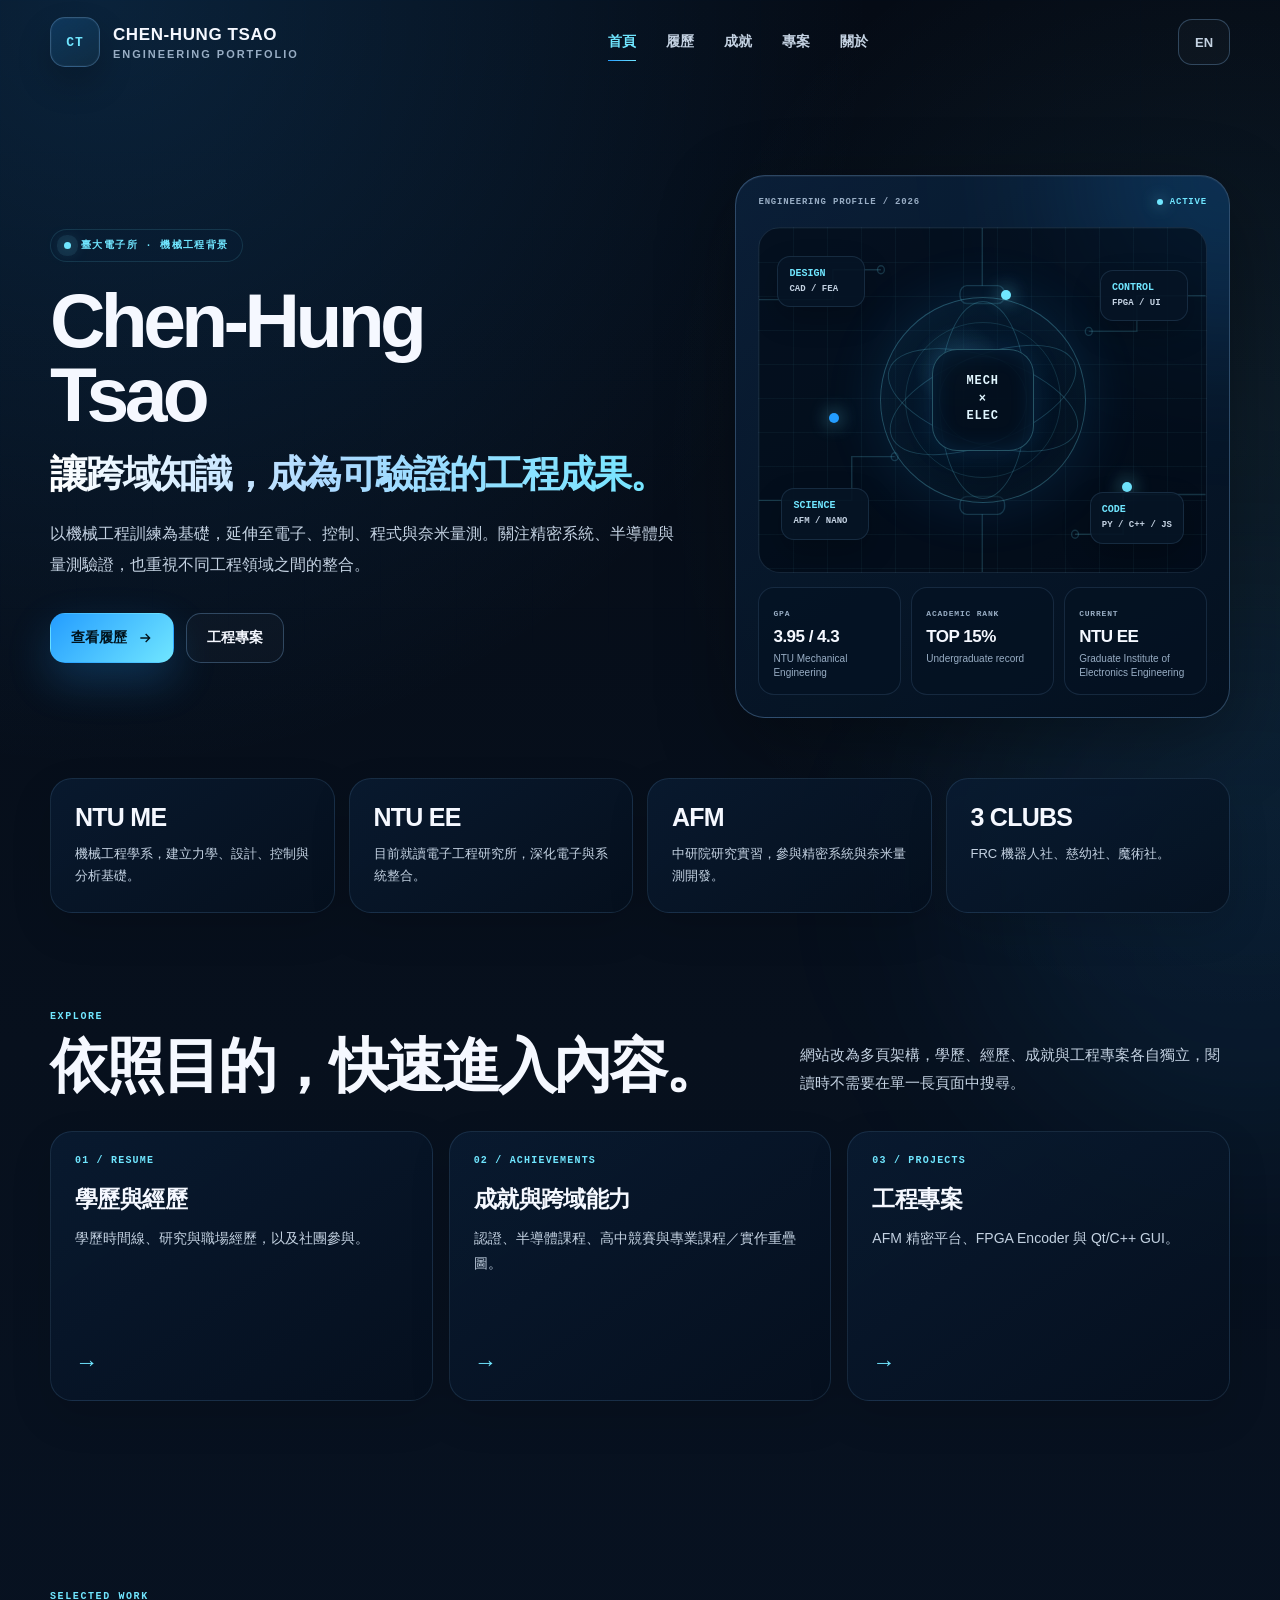
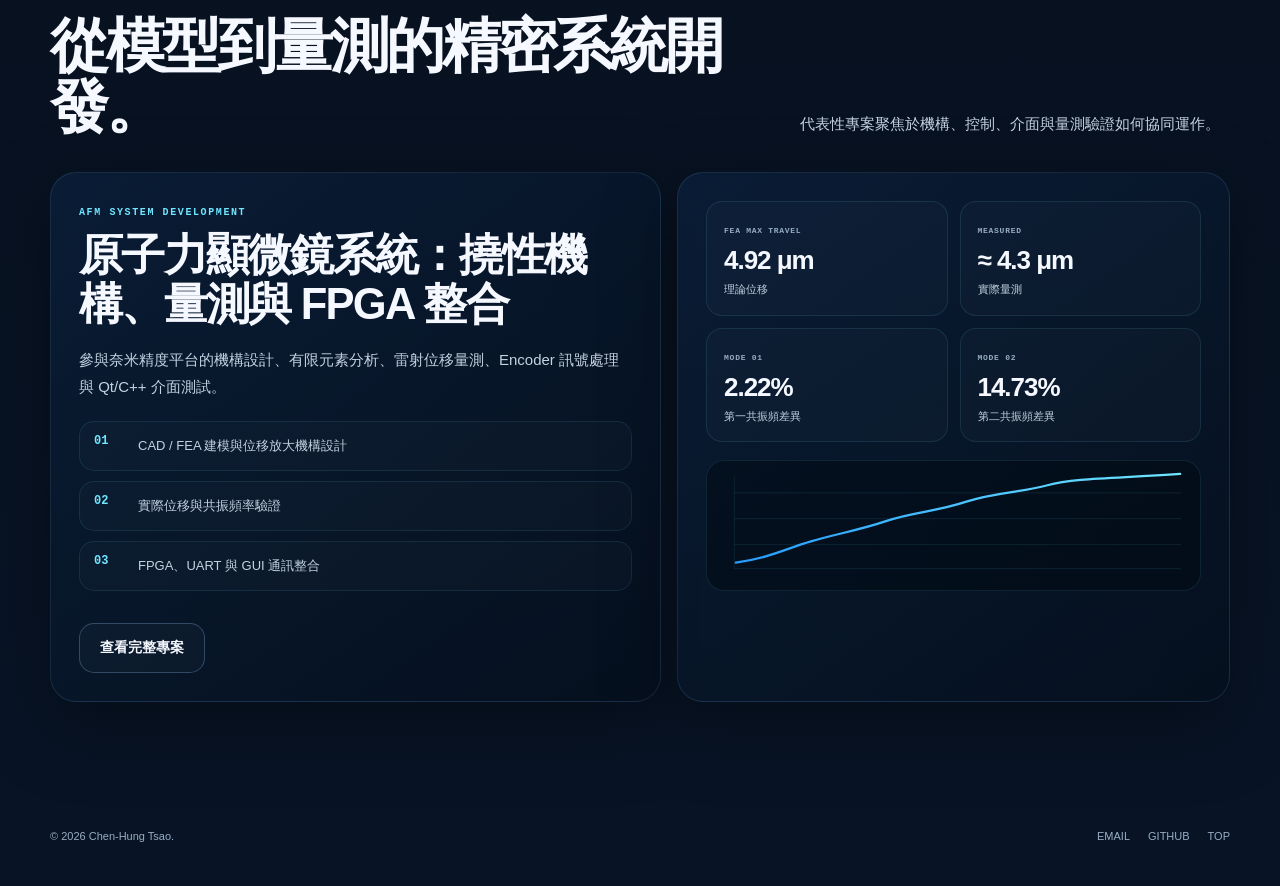
==== commit 2a87ca4e: "6 6" ====
--- a/index.html
+++ b/index.html
@@ -3,298 +3,26 @@
 <head>
   <meta charset="utf-8">
   <meta name="viewport" content="width=device-width, initial-scale=1">
-  <meta name="description" content="Chen-Hung Tsao — engineering portfolio combining precision systems, electronics, semiconductors, and scientific problem solving.">
-  <meta name="theme-color" content="#050c18">
+  <meta name="description" content="Chen-Hung Tsao engineering portfolio: electronics, mechanical engineering, precision systems, semiconductor and nano measurement.">
+  <meta name="theme-color" content="#050b15">
   <meta property="og:title" content="Chen-Hung Tsao | Engineering Portfolio">
-  <meta property="og:description" content="An engineering portfolio blending a technology-brand visual style with a clean resume structure.">
+  <meta property="og:description" content="Chen-Hung Tsao engineering portfolio: electronics, mechanical engineering, precision systems, semiconductor and nano measurement.">
   <meta property="og:type" content="website">
   <title>Chen-Hung Tsao | Engineering Portfolio</title>
   <script>document.documentElement.classList.add('js')</script>
-  <link rel="icon" href="data:image/svg+xml,%3Csvg xmlns='http://www.w3.org/2000/svg' viewBox='0 0 64 64'%3E%3Cdefs%3E%3ClinearGradient id='g' x1='0' x2='1'%3E%3Cstop stop-color='%23239dff'/%3E%3Cstop offset='1' stop-color='%2370e5ff'/%3E%3C/linearGradient%3E%3C/defs%3E%3Crect width='64' height='64' rx='16' fill='%23050c18'/%3E%3Crect x='15' y='14' width='34' height='36' rx='12' fill='none' stroke='url(%23g)' stroke-width='2.5'/%3E%3Cpath d='M22 24h20M22 32h14M22 40h10' stroke='url(%23g)' stroke-width='3' stroke-linecap='round'/%3E%3C/svg%3E">
-  <style>
-    :root {
-      color-scheme: dark;
-      --bg: #050c18;
-      --line: rgba(133, 193, 255, .12);
-      --line-strong: rgba(133, 193, 255, .28);
-      --text: #f3f7ff;
-      --muted: #95acc5;
-      --muted-2: #bfd0e4;
-      --blue: #239dff;
-      --cyan: #70e5ff;
-      --ice: #dff5ff;
-      --shadow: 0 28px 80px rgba(0,0,0,.34);
-      --radius-xl: 32px;
-      --shell: min(1180px, calc(100% - 40px));
-      --section-gap: 96px;
-    }
-    * { box-sizing: border-box; }
-    html { scroll-behavior: smooth; }
-    body {
-      margin: 0;
-      min-width: 320px;
-      color: var(--text);
-      background:
-        radial-gradient(circle at 12% 8%, rgba(35,157,255,.17), transparent 30%),
-        radial-gradient(circle at 92% 16%, rgba(112,229,255,.08), transparent 28%),
-        linear-gradient(180deg, #050c18 0%, #07101d 34%, #081426 100%);
-      font-family: Inter, ui-sans-serif, -apple-system, BlinkMacSystemFont, "Segoe UI", "Noto Sans TC", "Microsoft JhengHei", sans-serif;
-      -webkit-font-smoothing: antialiased;
-      overflow-x: hidden;
-    }
-    body::before {
-      content: "";
-      position: fixed;
-      inset: 0;
-      pointer-events: none;
-      z-index: -2;
-      opacity: .2;
-      background-image:
-        linear-gradient(rgba(103,180,255,.04) 1px, transparent 1px),
-        linear-gradient(90deg, rgba(103,180,255,.04) 1px, transparent 1px);
-      background-size: 74px 74px;
-      mask-image: linear-gradient(to bottom, #000 8%, rgba(0,0,0,.66) 58%, transparent 92%);
-    }
-    body::after {
-      content: "";
-      position: fixed;
-      width: 520px;
-      height: 520px;
-      right: -260px;
-      bottom: -220px;
-      pointer-events: none;
-      z-index: -2;
-      border-radius: 50%;
-      background: rgba(35,157,255,.09);
-      filter: blur(95px);
-    }
-    a { color: inherit; text-decoration: none; }
-    button { font: inherit; }
-    img, svg { display: block; max-width: 100%; }
-    ::selection { background: var(--cyan); color: #00131d; }
-    .shell { width: var(--shell); margin-inline: auto; }
-    .section { padding: var(--section-gap) 0; }
-    .skip-link { position: fixed; left: 18px; top: -64px; z-index: 999; padding: 12px 16px; border-radius: 12px; color: #00131d; background: var(--cyan); transition: top .2s ease; }
-    .skip-link:focus { top: 18px; }
-    .site-header { position: fixed; inset: 0 0 auto; z-index: 80; border-bottom: 1px solid transparent; transition: background .25s ease, border-color .25s ease, backdrop-filter .25s ease; }
-    .site-header.scrolled { background: rgba(5,12,24,.76); border-color: var(--line); backdrop-filter: blur(20px); }
-    .nav { min-height: 88px; display: grid; grid-template-columns: auto 1fr auto; align-items: center; gap: 34px; }
-    .brand { display: inline-flex; align-items: center; gap: 14px; }
-    .brand-mark { width: 52px; height: 52px; display: grid; place-items: center; border-radius: 16px; border: 1px solid var(--line-strong); color: var(--cyan); background: linear-gradient(145deg, rgba(35,157,255,.18), rgba(112,229,255,.06)); box-shadow: inset 0 0 0 1px rgba(255,255,255,.03), 0 18px 38px rgba(0,0,0,.2); font: 800 14px/1 ui-monospace, SFMono-Regular, Menlo, Consolas, monospace; letter-spacing: .08em; }
-    .brand-copy { display: grid; gap: 4px; }
-    .brand-name { font-size: 18px; font-weight: 860; letter-spacing: .03em; }
-    .brand-role { color: var(--muted); font-size: 12px; font-weight: 780; letter-spacing: .18em; }
-    .nav-links { justify-self: center; display: flex; gap: 34px; align-items: center; }
-    .nav-links a { position: relative; color: var(--muted-2); font-size: 15px; font-weight: 790; transition: color .2s ease; }
-    .nav-links a::after { content: ""; position: absolute; left: 0; right: 100%; bottom: -10px; height: 1px; background: linear-gradient(90deg, var(--blue), var(--cyan)); transition: right .24s ease; }
-    .nav-links a:hover { color: var(--cyan); }
-    .nav-links a:hover::after { right: 0; }
-    .nav-actions { display: flex; align-items: center; gap: 10px; }
-    .lang-toggle, .nav-toggle { border: 1px solid var(--line-strong); background: rgba(255,255,255,.028); color: var(--muted-2); cursor: pointer; }
-    .lang-toggle { min-width: 54px; height: 48px; border-radius: 15px; font-size: 14px; font-weight: 820; }
-    .lang-toggle:hover { border-color: rgba(112,229,255,.54); color: var(--cyan); }
-    .nav-toggle { display: none; width: 46px; height: 44px; padding: 0; border-radius: 14px; place-items: center; gap: 4px; }
-    .nav-toggle span, .nav-toggle::before, .nav-toggle::after { content: ""; width: 18px; height: 1px; background: currentColor; }
-    .hero { min-height: 100svh; padding-top: 152px; padding-bottom: 70px; display: grid; grid-template-columns: minmax(0, 1.03fr) minmax(360px, .97fr); align-items: center; gap: 62px; }
-    .eyebrow { width: fit-content; display: inline-flex; align-items: center; gap: 10px; padding: 9px 14px; border: 1px solid rgba(112,229,255,.14); border-radius: 999px; color: var(--cyan); background: rgba(10,31,56,.36); font: 800 11px/1.3 ui-monospace, SFMono-Regular, Menlo, Consolas, monospace; letter-spacing: .14em; text-transform: uppercase; }
-    .status-dot { width: 8px; height: 8px; border-radius: 50%; background: var(--cyan); box-shadow: 0 0 0 7px rgba(112,229,255,.1), 0 0 18px rgba(112,229,255,.65); }
-    .hero h1 { margin: 22px 0 0; max-width: 650px; font-size: clamp(50px, 5.3vw, 76px); line-height: .95; letter-spacing: -.06em; font-weight: 860; }
-    .hero h1 span { display: block; }
-    .hero-tagline { max-width: 700px; margin: 18px 0 0; font-size: clamp(28px, 3.1vw, 46px); line-height: 1.13; letter-spacing: -.045em; font-weight: 830; color: transparent; background: linear-gradient(92deg, #ffffff 0%, #9fd4ff 44%, var(--cyan) 100%); -webkit-background-clip: text; background-clip: text; }
-    .hero-lead { max-width: 620px; margin: 24px 0 0; color: var(--muted-2); font-size: clamp(16px, 1.24vw, 18px); line-height: 1.95; }
-    .hero-tags { display: flex; flex-wrap: wrap; gap: 10px; margin-top: 28px; }
-    .hero-tags span { padding: 8px 12px; border-radius: 999px; border: 1px solid rgba(112,229,255,.12); background: rgba(13,35,61,.42); color: #d7ebfb; font: 760 10px/1 ui-monospace, SFMono-Regular, Menlo, Consolas, monospace; letter-spacing: .05em; }
-    .hero-actions { display: flex; flex-wrap: wrap; gap: 12px; margin-top: 34px; }
-    .button { min-height: 50px; display: inline-flex; align-items: center; justify-content: center; gap: 10px; padding: 0 20px; border: 1px solid var(--line-strong); border-radius: 15px; font-size: 14px; font-weight: 820; transition: transform .2s ease, box-shadow .2s ease, border-color .2s ease; }
-    .button:hover { transform: translateY(-2px); }
-    .button-primary { color: #00131d; border-color: transparent; background: linear-gradient(135deg, var(--blue), var(--cyan)); box-shadow: 0 18px 42px rgba(35,157,255,.24); }
-    .button-secondary { color: var(--text); background: rgba(255,255,255,.03); }
-    .button-secondary:hover { border-color: rgba(112,229,255,.48); }
-    .button svg { width: 16px; height: 16px; }
-    .hero-visual { position: relative; min-height: 640px; display: grid; place-items: center; }
-    .profile-board { position: relative; width: min(100%, 520px); padding: 24px; border: 1px solid var(--line-strong); border-radius: var(--radius-xl); background: linear-gradient(150deg, rgba(11,32,58,.94), rgba(4,16,30,.94)); box-shadow: var(--shadow), inset 0 1px 0 rgba(255,255,255,.05); overflow: hidden; isolation: isolate; }
-    .profile-board::before { content: ""; position: absolute; width: 340px; height: 340px; right: -170px; top: -170px; z-index: -1; border-radius: 50%; background: rgba(35,157,255,.18); filter: blur(84px); }
-    .board-top { display: flex; align-items: center; justify-content: space-between; color: var(--muted); font: 760 10px/1 ui-monospace, SFMono-Regular, Menlo, Consolas, monospace; letter-spacing: .08em; }
-    .board-live { display: inline-flex; align-items: center; gap: 7px; color: var(--cyan); }
-    .board-live::before { content: ""; width: 6px; height: 6px; border-radius: 50%; background: var(--cyan); box-shadow: 0 0 14px rgba(112,229,255,.75); }
-    .board-stage { position: relative; height: 354px; margin-top: 20px; border: 1px solid var(--line); border-radius: 22px; overflow: hidden; background: linear-gradient(rgba(112,229,255,.045) 1px, transparent 1px), linear-gradient(90deg, rgba(112,229,255,.045) 1px, transparent 1px), linear-gradient(145deg, rgba(3,11,22,.82), rgba(4,16,30,.72)); background-size: 34px 34px, 34px 34px, auto; }
-    .board-stage svg { position: absolute; inset: 0; width: 100%; height: 100%; pointer-events: none; }
-    .board-stage .circuit-lines path, .board-stage .circuit-lines circle, .board-stage .circuit-lines rect { fill: none; stroke: rgba(112,229,255,.28); stroke-width: 1.5; vector-effect: non-scaling-stroke; }
-    .nucleus { position: absolute; left: 50%; top: 50%; width: 214px; height: 214px; transform: translate(-50%, -50%); border-radius: 50%; border: 1px solid rgba(112,229,255,.3); background: radial-gradient(circle at 35% 32%, rgba(112,229,255,.16), transparent 22%), linear-gradient(150deg, rgba(35,157,255,.08), rgba(5,16,29,.62)); box-shadow: inset 0 0 62px rgba(112,229,255,.04), 0 0 60px rgba(35,157,255,.16); }
-    .nucleus::before, .nucleus::after { content: ""; position: absolute; inset: 24px; border-radius: 50%; border: 1px solid rgba(112,229,255,.13); }
-    .nucleus::after { inset: 58px; border-color: rgba(112,229,255,.23); }
-    .core-chip { position: absolute; left: 50%; top: 50%; width: 104px; height: 104px; display: grid; place-items: center; transform: translate(-50%, -50%); border-radius: 26px; border: 1px solid rgba(112,229,255,.34); background: rgba(4,16,30,.92); box-shadow: inset 0 0 24px rgba(35,157,255,.15), 0 0 28px rgba(35,157,255,.14); color: var(--ice); font: 850 12px/1.45 ui-monospace, SFMono-Regular, Menlo, Consolas, monospace; text-align: center; letter-spacing: .08em; }
-    .orbit-1, .orbit-2, .orbit-3 { position: absolute; left: 50%; top: 50%; border: 1px solid rgba(112,229,255,.18); border-radius: 50%; transform: translate(-50%, -50%); }
-    .orbit-1 { width: 200px; height: 92px; transform: translate(-50%, -50%) rotate(18deg); }
-    .orbit-2 { width: 200px; height: 92px; transform: translate(-50%, -50%) rotate(-20deg); }
-    .orbit-3 { width: 200px; height: 92px; transform: translate(-50%, -50%) rotate(90deg); }
-    .orb-dot { position: absolute; width: 10px; height: 10px; border-radius: 50%; background: var(--cyan); box-shadow: 0 0 18px rgba(112,229,255,.88); }
-    .dot-a { top: 64px; left: 54%; }
-    .dot-b { left: 72px; top: 190px; background: var(--blue); }
-    .dot-c { right: 76px; bottom: 84px; }
-    .board-label { position: absolute; min-width: 92px; padding: 11px 12px; border: 1px solid var(--line); border-radius: 14px; background: rgba(6,20,37,.9); color: var(--muted-2); font: 760 9px/1.45 ui-monospace, SFMono-Regular, Menlo, Consolas, monospace; box-shadow: 0 14px 32px rgba(0,0,0,.18); }
-    .board-label strong { display: block; margin-bottom: 3px; color: var(--cyan); font-size: 10px; }
-    .label-a { left: 20px; top: 28px; }
-    .label-b { right: 22px; top: 42px; }
-    .label-c { left: 28px; bottom: 36px; }
-    .label-d { right: 28px; bottom: 32px; }
-    .board-metrics { display: grid; grid-template-columns: repeat(3, 1fr); gap: 10px; margin-top: 14px; }
-    .metric { min-width: 0; padding: 15px; border: 1px solid var(--line); border-radius: 16px; background: rgba(5,19,35,.72); }
-    .metric small { color: var(--muted); font: 760 8px/1.3 ui-monospace, SFMono-Regular, Menlo, Consolas, monospace; letter-spacing: .1em; }
-    .metric strong { display: block; margin-top: 7px; font-size: 18px; letter-spacing: -.03em; }
-    .metric span { display: block; margin-top: 5px; color: var(--muted); font-size: 10px; line-height: 1.45; }
-    .summary-grid { display: grid; grid-template-columns: repeat(4, 1fr); gap: 14px; }
-    .summary-card { padding: 24px 22px; border: 1px solid var(--line); border-radius: 22px; background: linear-gradient(145deg, rgba(8,23,43,.84), rgba(6,17,31,.84)); box-shadow: 0 16px 38px rgba(0,0,0,.14); }
-    .summary-card strong { display: block; color: var(--text); font-size: 26px; letter-spacing: -.03em; }
-    .summary-card p { margin: 12px 0 0; color: var(--muted-2); font-size: 14px; line-height: 1.72; }
-    .section-heading { display: grid; grid-template-columns: minmax(0, 1fr) minmax(280px, 430px); gap: 28px; align-items: end; margin-bottom: 34px; }
-    .kicker { display: inline-block; color: var(--cyan); font: 800 11px/1.3 ui-monospace, SFMono-Regular, Menlo, Consolas, monospace; letter-spacing: .16em; text-transform: uppercase; }
-    .section-heading h2 { margin: 12px 0 0; font-size: clamp(36px, 4.5vw, 56px); line-height: 1.06; letter-spacing: -.05em; }
-    .section-heading p { margin: 0; color: var(--muted-2); font-size: 15px; line-height: 1.85; }
-    .education-layout { display: grid; grid-template-columns: minmax(0, 1.05fr) minmax(300px, .95fr); gap: 20px; align-items: start; }
-    .timeline { position: relative; display: grid; gap: 16px; }
-    .timeline::before { content: ""; position: absolute; left: 102px; top: 18px; bottom: 18px; width: 1px; background: linear-gradient(var(--cyan), rgba(112,229,255,.06)); }
-    .timeline-item { position: relative; display: grid; grid-template-columns: 84px 1fr; gap: 24px; padding: 26px 28px 26px 0; border: 1px solid var(--line); border-radius: 24px; background: linear-gradient(145deg, rgba(9,28,51,.76), rgba(5,16,30,.82)); box-shadow: 0 16px 38px rgba(0,0,0,.12); transition: transform .2s ease, border-color .2s ease; }
-    .timeline-item:hover { transform: translateY(-3px); border-color: rgba(112,229,255,.3); }
-    .timeline-item::before { content: ""; position: absolute; left: 96px; top: 32px; width: 12px; height: 12px; border-radius: 50%; border: 3px solid var(--bg); background: var(--cyan); box-shadow: 0 0 18px rgba(112,229,255,.5); }
-    .timeline-year { padding-left: 26px; color: var(--cyan); font: 800 12px/1.4 ui-monospace, SFMono-Regular, Menlo, Consolas, monospace; }
-    .timeline-content h3 { margin: 0; font-size: 22px; line-height: 1.34; letter-spacing: -.02em; }
-    .timeline-content .org { margin-top: 7px; color: #96d2ff; font-size: 13px; font-weight: 780; letter-spacing: .05em; }
-    .timeline-content p { margin: 12px 0 0; color: var(--muted-2); font-size: 14px; line-height: 1.78; }
-    .timeline-tags { display: flex; flex-wrap: wrap; gap: 8px; margin-top: 14px; }
-    .timeline-tags span { padding: 6px 10px; border-radius: 999px; border: 1px solid rgba(112,229,255,.12); background: rgba(35,157,255,.08); color: var(--muted-2); font: 760 9px/1 ui-monospace, SFMono-Regular, Menlo, Consolas, monospace; }
-    .education-side { display: grid; gap: 16px; position: sticky; top: 110px; }
-    .mini-panel { position: relative; padding: 24px; border: 1px solid var(--line); border-radius: 24px; background: linear-gradient(145deg, rgba(10,30,55,.84), rgba(5,15,29,.84)); box-shadow: 0 16px 38px rgba(0,0,0,.14); overflow: hidden; }
-    .mini-panel::after { content: ""; position: absolute; width: 120px; height: 120px; right: -36px; top: -36px; border-radius: 50%; border: 1px solid rgba(112,229,255,.1); box-shadow: 0 0 0 18px rgba(112,229,255,.02), 0 0 0 36px rgba(112,229,255,.01); }
-    .mini-panel h3 { margin: 10px 0 0; font-size: 22px; line-height: 1.34; letter-spacing: -.02em; }
-    .mini-panel p { margin: 12px 0 0; color: var(--muted-2); font-size: 14px; line-height: 1.8; }
-    .mini-list { margin: 16px 0 0; display: grid; gap: 10px; color: var(--muted-2); font-size: 13px; line-height: 1.68; }
-    .mini-list div { padding: 12px 14px; border: 1px solid rgba(112,229,255,.1); border-radius: 14px; background: rgba(255,255,255,.02); }
-    .mini-list strong { color: var(--ice); display: block; margin-bottom: 4px; }
-    .experience-grid, .achievement-grid, .skill-grid { display: grid; gap: 16px; }
-    .experience-grid { grid-template-columns: repeat(3, 1fr); }
-    .achievement-grid { grid-template-columns: repeat(3, 1fr); }
-    .skill-grid { grid-template-columns: repeat(2, 1fr); }
-    .card { position: relative; padding: 24px; border: 1px solid var(--line); border-radius: 24px; background: linear-gradient(145deg, rgba(10,30,56,.84), rgba(5,16,30,.82)); box-shadow: 0 16px 38px rgba(0,0,0,.12); overflow: hidden; transition: transform .2s ease, border-color .2s ease; }
-    .card:hover { transform: translateY(-4px); border-color: rgba(112,229,255,.32); }
-    .card::after { content: ""; position: absolute; right: -34px; bottom: -34px; width: 110px; height: 110px; border-radius: 50%; border: 1px solid rgba(112,229,255,.08); box-shadow: 0 0 0 18px rgba(112,229,255,.018), 0 0 0 36px rgba(112,229,255,.012); }
-    .card-type { color: var(--cyan); font: 800 9px/1.3 ui-monospace, SFMono-Regular, Menlo, Consolas, monospace; letter-spacing: .14em; text-transform: uppercase; }
-    .card h3 { margin: 10px 0 0; font-size: 22px; line-height: 1.35; letter-spacing: -.02em; }
-    .card p { margin: 12px 0 0; color: var(--muted-2); font-size: 14px; line-height: 1.8; }
-    .chip-row { display: flex; flex-wrap: wrap; gap: 8px; margin-top: 16px; }
-    .chip-row span { padding: 7px 10px; border-radius: 999px; border: 1px solid rgba(112,229,255,.12); background: rgba(35,157,255,.08); color: var(--muted-2); font: 760 9px/1 ui-monospace, SFMono-Regular, Menlo, Consolas, monospace; }
-    .stack-list { margin: 14px 0 0; display: grid; gap: 10px; color: var(--muted-2); font-size: 13px; line-height: 1.68; }
-    .stack-list div { display: grid; gap: 4px; }
-    .stack-list b { color: var(--ice); font-size: 13px; }
-    .minor-panel { margin-top: 16px; display: grid; grid-template-columns: 1.15fr 1.85fr; gap: 18px; align-items: start; padding: 22px 24px; border: 1px solid var(--line); border-radius: 24px; background: linear-gradient(145deg, rgba(8,24,44,.74), rgba(4,14,27,.74)); box-shadow: 0 14px 32px rgba(0,0,0,.1); }
-    .minor-panel h3 { margin: 10px 0 0; font-size: 22px; line-height: 1.35; }
-    .minor-panel p { margin: 12px 0 0; color: var(--muted-2); font-size: 14px; line-height: 1.8; }
-    .minor-entries { display: grid; gap: 10px; color: var(--muted-2); font-size: 13px; }
-    .minor-entries div { padding: 12px 14px; border-radius: 14px; border: 1px solid rgba(112,229,255,.1); background: rgba(255,255,255,.02); line-height: 1.68; }
-    .minor-entries strong { color: var(--ice); }
-    .project-layout { display: grid; grid-template-columns: minmax(0, 1.02fr) minmax(330px, .98fr); gap: 16px; align-items: stretch; }
-    .project-story, .project-data, .about-card, .contact-panel { position: relative; padding: 28px; border: 1px solid var(--line); border-radius: 28px; background: linear-gradient(145deg, rgba(10,31,57,.84), rgba(5,15,29,.84)); box-shadow: var(--shadow); overflow: hidden; }
-    .project-story::after, .project-data::after, .about-card::after, .contact-panel::after { content: ""; position: absolute; width: 250px; height: 250px; right: -140px; bottom: -150px; border-radius: 50%; border: 1px solid rgba(112,229,255,.1); box-shadow: 0 0 0 36px rgba(112,229,255,.02), 0 0 0 74px rgba(112,229,255,.015); }
-    .label { color: var(--cyan); font: 820 10px/1.3 ui-monospace, SFMono-Regular, Menlo, Consolas, monospace; letter-spacing: .14em; text-transform: uppercase; }
-    .project-story h3, .about-card h3, .contact-panel h2 { margin: 12px 0 0; font-size: clamp(30px, 3.8vw, 46px); line-height: 1.12; letter-spacing: -.04em; }
-    .project-story > p, .about-body p, .contact-panel p { margin: 16px 0 0; color: var(--muted-2); font-size: 15px; line-height: 1.88; }
-    .project-list { margin-top: 20px; display: grid; gap: 12px; }
-    .project-list div { display: grid; grid-template-columns: 38px 1fr; gap: 12px; padding: 14px 14px 14px 12px; border-radius: 16px; border: 1px solid rgba(112,229,255,.1); background: rgba(255,255,255,.02); color: var(--muted-2); font-size: 14px; line-height: 1.72; }
-    .project-list b { color: var(--cyan); font: 850 13px/1 ui-monospace, SFMono-Regular, Menlo, Consolas, monospace; }
-    .data-top { display: flex; align-items: center; justify-content: space-between; gap: 12px; color: var(--muted); font: 760 10px/1 ui-monospace, SFMono-Regular, Menlo, Consolas, monospace; letter-spacing: .08em; }
-    .data-top strong { color: var(--ice); font-size: 11px; }
-    .data-grid { display: grid; grid-template-columns: repeat(2, 1fr); gap: 12px; margin-top: 16px; }
-    .data-card { padding: 16px; border-radius: 16px; border: 1px solid rgba(112,229,255,.12); background: rgba(255,255,255,.02); }
-    .data-card small { color: var(--muted); font: 760 8px/1.3 ui-monospace, SFMono-Regular, Menlo, Consolas, monospace; letter-spacing: .09em; }
-    .data-card strong { display: block; margin-top: 7px; font-size: 26px; letter-spacing: -.04em; }
-    .data-card em { display: block; margin-top: 6px; color: var(--muted-2); font-style: normal; font-size: 12px; line-height: 1.5; }
-    .signal-chart { margin-top: 18px; border: 1px solid rgba(112,229,255,.1); border-radius: 18px; background: rgba(3,10,20,.54); overflow: hidden; }
-    .signal-chart svg { width: 100%; height: auto; }
-    .signal-chart .axis { fill: none; stroke: rgba(112,229,255,.12); stroke-width: 1; }
-    .signal-chart .line { fill: none; stroke: url(#chartGradient); stroke-width: 3; stroke-linecap: round; }
-    .signal-chart .point { fill: var(--cyan); }
-    .skill-card h4 { margin: 12px 0 0; font-size: 20px; line-height: 1.35; letter-spacing: -.02em; }
-    .about-card { display: grid; grid-template-columns: minmax(220px, .9fr) minmax(0, 1.1fr); gap: 32px; align-items: start; }
-    .quote-mark { color: var(--cyan); font: 900 100px/.78 Georgia, serif; opacity: .66; }
-    .principles { display: grid; grid-template-columns: repeat(3, 1fr); gap: 10px; margin-top: 26px; }
-    .principle { padding: 15px; border-radius: 15px; border: 1px solid rgba(112,229,255,.1); background: rgba(255,255,255,.02); }
-    .principle strong { display: block; color: var(--cyan); font-size: 12px; }
-    .principle span { display: block; margin-top: 6px; color: var(--muted-2); font-size: 11px; line-height: 1.55; }
-    .contact-panel { min-height: 360px; display: grid; place-items: center; text-align: center; background: radial-gradient(circle at 50% 0%, rgba(35,157,255,.16), transparent 36%), linear-gradient(145deg, rgba(10,31,57,.9), rgba(5,15,29,.92)); }
-    .contact-inner { position: relative; z-index: 1; max-width: 760px; }
-    .contact-actions { display: flex; justify-content: center; flex-wrap: wrap; gap: 12px; margin-top: 28px; }
-    .contact-note { margin-top: 22px; color: var(--muted); font: 760 10px/1.5 ui-monospace, SFMono-Regular, Menlo, Consolas, monospace; letter-spacing: .08em; }
-    footer { padding: 34px 0 44px; }
-    .footer-row { display: flex; align-items: center; justify-content: space-between; gap: 24px; color: var(--muted); font-size: 11px; }
-    .footer-links { display: flex; gap: 18px; }
-    .footer-links a:hover { color: var(--cyan); }
-    .js .reveal { opacity: 0; transform: translateY(18px); transition: opacity .72s ease, transform .72s ease; }
-    .js .reveal.visible { opacity: 1; transform: none; }
-    [data-lang="en"] .zh { display: none !important; }
-    [data-lang="zh"] .en { display: none !important; }
-    @media (max-width: 1024px) {
-      .nav-links { position: fixed; inset: 82px 20px auto; display: none; padding: 18px; border: 1px solid var(--line-strong); border-radius: 18px; background: rgba(5,12,24,.96); backdrop-filter: blur(18px); box-shadow: var(--shadow); }
-      .nav-links.open { display: grid; gap: 0; }
-      .nav-links a { padding: 13px 10px; }
-      .nav-links a::after { display: none; }
-      .nav-toggle { display: grid; }
-      .hero { grid-template-columns: 1fr; min-height: auto; gap: 48px; padding-bottom: 40px; }
-      .education-layout, .project-layout, .about-card { grid-template-columns: 1fr; }
-      .education-side { position: static; }
-      .summary-grid, .experience-grid, .achievement-grid, .skill-grid { grid-template-columns: repeat(2, 1fr); }
-      .minor-panel { grid-template-columns: 1fr; }
-      .section-heading { grid-template-columns: 1fr; }
-    }
-    @media (max-width: 680px) {
-      :root { --shell: min(100% - 26px, 1180px); --section-gap: 78px; }
-      .brand-role { display: none; }
-      .nav { min-height: 76px; gap: 12px; }
-      .nav-links { inset: 76px 13px auto; }
-      .hero { padding-top: 126px; }
-      .hero h1 { font-size: clamp(44px, 13vw, 60px); }
-      .hero-tagline { font-size: clamp(24px, 7.4vw, 36px); }
-      .hero-lead { font-size: 16px; }
-      .hero-actions { flex-direction: column; }
-      .button { width: 100%; }
-      .profile-board { padding: 16px; }
-      .board-stage { height: 318px; }
-      .nucleus { width: 176px; height: 176px; }
-      .core-chip { width: 90px; height: 90px; font-size: 11px; }
-      .board-label { min-width: 76px; padding: 8px; font-size: 8px; }
-      .label-a { left: 10px; top: 20px; }
-      .label-b { right: 10px; top: 28px; }
-      .label-c { left: 12px; bottom: 25px; }
-      .label-d { right: 12px; bottom: 22px; }
-      .board-metrics, .summary-grid, .experience-grid, .achievement-grid, .skill-grid, .data-grid, .principles { grid-template-columns: 1fr; }
-      .section-heading h2 { font-size: 36px; }
-      .timeline::before { display: none; }
-      .timeline-item { grid-template-columns: 1fr; gap: 8px; padding: 22px; }
-      .timeline-item::before { display: none; }
-      .timeline-year { padding-left: 0; }
-      .project-story, .project-data, .about-card, .contact-panel, .card, .mini-panel, .minor-panel { padding: 22px; }
-      .project-list div { grid-template-columns: 28px 1fr; }
-      .contact-actions { flex-direction: column; }
-      .footer-row { flex-direction: column; align-items: flex-start; }
-    }
-    @media (prefers-reduced-motion: reduce) {
-      html { scroll-behavior: auto; }
-      *, *::before, *::after { animation-duration: .01ms !important; animation-iteration-count: 1 !important; transition-duration: .01ms !important; }
-    }
-  </style>
+  <link rel="icon" href="data:image/svg+xml,%3Csvg xmlns='http://www.w3.org/2000/svg' viewBox='0 0 64 64'%3E%3Crect width='64' height='64' rx='16' fill='%23050b15'/%3E%3Cpath d='M18 19h28v8H36v22h-8V27H18z' fill='%2370e6ff'/%3E%3C/svg%3E">
+  <link rel="stylesheet" href="styles.css">
 </head>
-<body>
+<body class="is-loading">
+  <div class="ambient-cursor" aria-hidden="true"></div>
   <a class="skip-link" href="#main"><span class="zh">跳至主要內容</span><span class="en">Skip to content</span></a>
   <header class="site-header" id="siteHeader">
     <div class="nav shell">
-      <a class="brand" href="#top" aria-label="Chen-Hung Tsao home"><span class="brand-mark">CT</span><span class="brand-copy"><span class="brand-name">CHEN-HUNG TSAO</span><span class="brand-role">ENGINEERING PORTFOLIO</span></span></a>
-      <nav class="nav-links" id="navLinks" aria-label="Primary navigation">
-        <a href="#education"><span class="zh">學歷</span><span class="en">Education</span></a>
-        <a href="#experience"><span class="zh">經歷</span><span class="en">Experience</span></a>
-        <a href="#achievements"><span class="zh">成就</span><span class="en">Achievements</span></a>
-        <a href="#project"><span class="zh">專案</span><span class="en">Project</span></a>
-        <a href="#skills"><span class="zh">能力</span><span class="en">Skills</span></a>
-        <a href="#about"><span class="zh">關於</span><span class="en">About</span></a>
-      </nav>
+      <a class="brand" href="index.html" aria-label="Chen-Hung Tsao home">
+        <span class="brand-mark">CT</span>
+        <span class="brand-copy"><span class="brand-name">CHEN-HUNG TSAO</span><span class="brand-role">ENGINEERING PORTFOLIO</span></span>
+      </a>
+      <nav class="nav-links" id="navLinks" aria-label="Primary navigation"><a href="index.html" data-page="index.html"><span class="zh">首頁</span><span class="en">Home</span></a><a href="resume.html" data-page="resume.html"><span class="zh">履歷</span><span class="en">Resume</span></a><a href="achievements.html" data-page="achievements.html"><span class="zh">成就</span><span class="en">Achievements</span></a><a href="projects.html" data-page="projects.html"><span class="zh">專案</span><span class="en">Projects</span></a><a href="about.html" data-page="about.html"><span class="zh">關於</span><span class="en">About</span></a></nav>
       <div class="nav-actions">
         <button class="lang-toggle" id="langToggle" type="button" aria-label="Switch language">EN</button>
         <button class="nav-toggle" id="navToggle" type="button" aria-label="Open navigation" aria-expanded="false"><span></span></button>
@@ -302,51 +30,62 @@
     </div>
   </header>
   <main id="main">
-    <section class="shell hero" id="top">
-      <div class="hero-copy reveal">
-        <div class="eyebrow"><span class="status-dot"></span><span class="zh">精密系統 × 電子領域 × 奈米量測</span><span class="en">PRECISION SYSTEMS × ELECTRONICS × NANO MEASUREMENT</span></div>
-        <h1><span>Chen-Hung</span><span>Tsao</span></h1>
-        <div class="hero-tagline zh">讓跨域知識，成為可驗證的工程成果。</div>
-        <div class="hero-tagline en">Turning cross-domain knowledge into verifiable engineering outcomes.</div>
-        <p class="hero-lead zh">以機械工程訓練為基礎，延伸到電子、控制、程式與奈米量測，專注把抽象概念整理成能被設計、驗證、量測與持續優化的系統。</p>
-        <p class="hero-lead en">Built on a mechanical-engineering foundation and extended into electronics, control, programming, and nano-scale measurement, I focus on shaping abstract ideas into systems that can be designed, validated, measured, and improved.</p>
-        <div class="hero-tags" aria-label="Focus areas"><span>MECHANICAL DESIGN</span><span>ELECTRONICS</span><span>FPGA / VERILOG</span><span>CAD / FEA</span><span>SEMICONDUCTOR</span><span>AFM / NANO</span></div>
-        <div class="hero-actions"><a class="button button-primary" href="#education"><span class="zh">查看履歷架構</span><span class="en">Explore profile</span><svg viewBox="0 0 24 24" fill="none" stroke="currentColor" stroke-width="2"><path d="M5 12h14M13 6l6 6-6 6"/></svg></a><a class="button button-secondary" href="mailto:zoo312760851@gmail.com"><span class="zh">聯絡我</span><span class="en">Contact me</span></a></div>
+<section class="page-hero">
+  <div class="shell page-hero-grid">
+    <div class="reveal">
+      <div class="eyebrow"><span class="status-dot"></span><span class="zh">臺大電子所 · 機械工程背景</span><span class="en">NTU ELECTRONICS · MECHANICAL ENGINEERING</span></div>
+      <h1 class="hero-name"><span>Chen-Hung</span><span>Tsao</span></h1>
+      <div class="hero-tagline zh">讓跨域知識，成為可驗證的工程成果。</div>
+      <div class="hero-tagline en">Turning cross-domain knowledge into verifiable engineering outcomes.</div>
+      <p class="hero-copy zh">以機械工程訓練為基礎，延伸至電子、控制、程式與奈米量測。關注精密系統、半導體與量測驗證，也重視不同工程領域之間的整合。</p>
+      <p class="hero-copy en">Built on mechanical-engineering training and extended into electronics, control, programming, and nano-scale measurement. My focus includes precision systems, semiconductors, measurement, and cross-domain integration.</p>
+      <div class="hero-actions">
+        <a class="button button-primary" href="resume.html"><span class="zh">查看履歷</span><span class="en">View resume</span><svg viewBox="0 0 24 24" fill="none" stroke="currentColor" stroke-width="2"><path d="M5 12h14M13 6l6 6-6 6"/></svg></a>
+        <a class="button button-secondary" href="projects.html"><span class="zh">工程專案</span><span class="en">Projects</span></a>
       </div>
-      <div class="hero-visual reveal" aria-label="Engineering profile board">
-        <div class="profile-board">
-          <div class="board-top"><span>HYBRID PROFILE / 2026</span><span class="board-live">ONLINE</span></div>
-          <div class="board-stage">
-            <svg class="circuit-lines" viewBox="0 0 520 354" preserveAspectRatio="none" aria-hidden="true"><path d="M0 76 H86 V42 H144"/><path d="M520 70 H438 V102 H386"/><path d="M0 278 H106 V230 H154"/><path d="M520 270 H424 V308 H368"/><path d="M260 0 V58"/><path d="M260 354 V296"/><circle cx="144" cy="42" r="4"/><circle cx="386" cy="102" r="4"/><circle cx="154" cy="230" r="4"/><circle cx="368" cy="308" r="4"/><rect x="234" y="58" width="52" height="18" rx="8"/><rect x="234" y="278" width="52" height="18" rx="8"/></svg>
-            <div class="nucleus"></div><div class="orbit-1"></div><div class="orbit-2"></div><div class="orbit-3"></div><div class="orb-dot dot-a"></div><div class="orb-dot dot-b"></div><div class="orb-dot dot-c"></div><div class="core-chip">MECH<br>→<br>ELEC</div><div class="board-label label-a"><strong>DESIGN</strong>CAD / FEA</div><div class="board-label label-b"><strong>CONTROL</strong>FPGA / UI</div><div class="board-label label-c"><strong>SCIENCE</strong>AFM / NANO</div><div class="board-label label-d"><strong>CODE</strong>PY / C++ / JS</div>
-          </div>
-          <div class="board-metrics"><div class="metric"><small>GPA</small><strong>3.95 / 4.3</strong><span>National Taiwan University</span></div><div class="metric"><small>ACADEMIC RANK</small><strong>TOP 15%</strong><span>Mechanical Engineering</span></div><div class="metric"><small>CURRENT TRACK</small><strong>NTU EE</strong><span>Graduate Institute of Electronics Engineering</span></div></div>
+    </div>
+    <div class="system-visual reveal" data-delay="1" aria-label="Cross-domain engineering illustration">
+      <div class="system-panel">
+        <div class="panel-top"><span>ENGINEERING PROFILE / 2026</span><span class="panel-live">ACTIVE</span></div>
+        <div class="system-stage">
+          <svg class="circuit-svg" viewBox="0 0 520 346" preserveAspectRatio="none" aria-hidden="true">
+            <path d="M0 72H86V42h56"/><path d="M520 68h-80v36h-56"/><path d="M0 274h108v-44h50"/><path d="M520 268h-96v40h-56"/><path d="M260 0v58"/><path d="M260 346v-58"/>
+            <circle cx="142" cy="42" r="4"/><circle cx="384" cy="104" r="4"/><circle cx="158" cy="230" r="4"/><circle cx="368" cy="308" r="4"/><rect x="234" y="58" width="52" height="18" rx="8"/><rect x="234" y="270" width="52" height="18" rx="8"/>
+          </svg>
+          <div class="atom-core"></div><div class="orbit orbit-a"></div><div class="orbit orbit-b"></div><div class="orbit orbit-c"></div><div class="electron e1"></div><div class="electron e2"></div><div class="electron e3"></div><div class="center-chip">MECH<br>×<br>ELEC</div>
+          <div class="node node-a"><strong>DESIGN</strong>CAD / FEA</div><div class="node node-b"><strong>CONTROL</strong>FPGA / UI</div><div class="node node-c"><strong>SCIENCE</strong>AFM / NANO</div><div class="node node-d"><strong>CODE</strong>PY / C++ / JS</div>
         </div>
+        <div class="panel-metrics"><div class="metric"><small>GPA</small><strong>3.95 / 4.3</strong><span>NTU Mechanical Engineering</span></div><div class="metric"><small>ACADEMIC RANK</small><strong>TOP 15%</strong><span>Undergraduate record</span></div><div class="metric"><small>CURRENT</small><strong>NTU EE</strong><span>Graduate Institute of Electronics Engineering</span></div></div>
       </div>
-    </section>
-    <section class="shell reveal" aria-label="Profile summary"><div class="summary-grid"><article class="summary-card"><strong>NTU</strong><p class="zh">機械工程學系背景，建立系統化工程分析與設計能力。</p><p class="en">Mechanical-engineering background with systematic training in analysis and design.</p></article><article class="summary-card"><strong>NTU EE</strong><p class="zh">目前就讀電子工程研究所，持續深化電子領域與系統整合。</p><p class="en">Currently studying in the Graduate Institute of Electronics Engineering, deepening electronics and system integration.</p></article><article class="summary-card"><strong>AFM</strong><p class="zh">有中研院研究實習與精密系統開發經驗，能連結機構、控制與量測。</p><p class="en">Hands-on AFM and precision-system experience linking mechanics, control, and measurement.</p></article><article class="summary-card"><strong>4+</strong><p class="zh">整合機構、電子、程式與半導體視角，強調可驗證的工程成果。</p><p class="en">Integrates mechanics, electronics, code, and semiconductor thinking into validated outcomes.</p></article></div></section>
-    <section class="section" id="education"><div class="shell"><div class="section-heading reveal"><div><span class="kicker">Education</span><h2 class="zh">先把知識路徑說清楚。</h2><h2 class="en">A clear path of academic growth.</h2></div><p class="zh">首頁保留科技感，但核心內容仍以清楚的履歷架構呈現。這裡先用學歷時間線建立主軸，再用右側整理核心定位與目前方向。</p><p class="en">The website keeps a technology-brand feel, while the core information follows a clean profile structure. This section starts with an education timeline and pairs it with a concise current profile.</p></div><div class="education-layout"><div class="timeline"><article class="timeline-item reveal"><div class="timeline-year">FOUNDATION</div><div class="timeline-content"><h3 class="zh">國立鳳山高級中學｜數理資優班</h3><h3 class="en">National Feng-Shan Senior High School | Math & Science Gifted Program</h3><div class="org">MATHEMATICAL TRAINING / EARLY COMPETITION FOUNDATION</div><p class="zh">在高中時期建立扎實的數理訓練與競賽基礎，培養推理能力、耐心與對問題結構的敏感度。</p><p class="en">Built a strong mathematical foundation and an early competition background, developing reasoning ability, patience, and sensitivity to problem structure.</p><div class="timeline-tags"><span>AMC12</span><span>ARML</span><span>TRML</span></div></div></article><article class="timeline-item reveal"><div class="timeline-year">2022–2026</div><div class="timeline-content"><h3 class="zh">國立臺灣大學｜機械工程學系</h3><h3 class="en">National Taiwan University | Mechanical Engineering</h3><div class="org">MECHANICS / MODELING / ENGINEERING ANALYSIS</div><p class="zh">以機構設計、工程分析、控制與跨域修課建立系統化工程能力，並維持 GPA 3.95 / 4.3、系排名前 15%。</p><p class="en">Developed systematic engineering skills through design, analysis, control, and interdisciplinary coursework, while maintaining a GPA of 3.95 / 4.3 and a top-15% class rank.</p><div class="timeline-tags"><span>CAD</span><span>FEA</span><span>CONTROL</span><span>SYSTEMS</span></div></div></article><article class="timeline-item reveal"><div class="timeline-year">CURRENT</div><div class="timeline-content"><h3 class="zh">國立臺灣大學｜電子工程研究所</h3><h3 class="en">National Taiwan University | Graduate Institute of Electronics Engineering</h3><div class="org">ELECTRONICS / DEVICES / SYSTEM INTEGRATION</div><p class="zh">目前持續深化電子領域的學習，將原有的機械與系統背景進一步延伸至元件、訊號與精密系統整合。</p><p class="en">Currently deepening work in electronics, extending a mechanical-systems background into devices, signals, and precision-system integration.</p><div class="timeline-tags"><span>ELECTRONICS</span><span>DEVICES</span><span>SIGNALS</span><span>INTEGRATION</span></div></div></article></div><aside class="education-side reveal"><article class="mini-panel"><span class="card-type">PROFILE SNAPSHOT</span><h3 class="zh">工程師風格與履歷結構，同時兼顧。</h3><h3 class="en">Balancing engineer aesthetics and résumé clarity.</h3><p class="zh">這個版本採 A＋B 混合思路：首頁用科技感與視覺插圖建立辨識度，內文則用清楚分區讓教授、HR 或合作夥伴能快速抓住重點。</p><p class="en">This version follows an A+B hybrid approach: a technology-driven hero section builds identity, while clean information blocks help professors, HR readers, and collaborators grasp the essentials quickly.</p></article><article class="mini-panel"><span class="card-type">CURRENT FOCUS</span><h3 class="zh">目前主軸</h3><h3 class="en">Current focus</h3><div class="mini-list"><div><strong class="zh">精密系統與工程分析</strong><strong class="en">Precision systems & engineering analysis</strong><span class="zh">連結機構設計、量測驗證與理論模型。</span><span class="en">Connecting mechanical design, measurement, and theoretical modeling.</span></div><div><strong class="zh">電子領域深化</strong><strong class="en">Deeper electronics focus</strong><span class="zh">從裝置、訊號到整體系統整合。</span><span class="en">From devices and signals to complete system integration.</span></div><div><strong class="zh">可驗證的成果導向</strong><strong class="en">Validation-oriented mindset</strong><span class="zh">重視量測、數據、與可重複的工程結果。</span><span class="en">Emphasizing measurement, data, and repeatable engineering results.</span></div></div></article></aside></div></div></section>
-    <section class="section" id="experience"><div class="shell"><div class="section-heading reveal"><div><span class="kicker">Experience</span><h2 class="zh">相關經歷另外整理，讓背景更完整。</h2><h2 class="en">Experience organized into a clean, readable profile.</h2></div><p class="zh">把研究、職場與社團分開呈現，能更清楚看見我如何從技術實作、教學溝通到團隊合作，逐步形成完整的工程能力。</p><p class="en">Research, work, and campus experience are separated here to show how technical practice, teaching communication, and teamwork together shape a fuller engineering profile.</p></div><div class="experience-grid"><article class="card reveal"><div class="card-type">RESEARCH EXPERIENCE</div><h3 class="zh">中央研究院物理研究所｜研究實習</h3><h3 class="en">Academia Sinica | Research Internship</h3><p class="zh">參與 AFM 系統開發，橫跨機構設計、有限元素分析、量測驗證、FPGA 控制以及 Qt/C++ 介面測試。</p><p class="en">Worked on AFM system development across mechanical design, finite-element analysis, measurement, FPGA control, and Qt/C++ interface testing.</p><div class="chip-row"><span>AFM</span><span>FLEXURE</span><span>FEA</span><span>FPGA</span><span>QT / C++</span></div></article><article class="card reveal"><div class="card-type">WORK EXPERIENCE</div><h3 class="zh">數理輔導老師</h3><h3 class="en">Math & Science Tutor</h3><p class="zh">把複雜概念拆解成具體步驟，並培養與學生、家長與主管溝通的能力，這些經驗也回饋到工程表達與問題分析上。</p><p class="en">Learned to convert complex concepts into clear steps while building communication skills with students, parents, and supervisors—abilities that also strengthen engineering expression and analysis.</p><div class="chip-row"><span>MENTORING</span><span>COMMUNICATION</span><span>STRUCTURED THINKING</span></div></article><article class="card reveal"><div class="card-type">CAMPUS ORGANIZATIONS</div><h3 class="zh">社團參與與團隊合作</h3><h3 class="en">Clubs & Team Collaboration</h3><div class="stack-list"><div><b class="zh">FRC 機器人社</b><b class="en">FRC Robotics Club</b><span class="zh">參與機器人與影像辨識相關實作。</span><span class="en">Worked on robotics and image-recognition-related tasks.</span></div><div><b class="zh">慈幼社</b><b class="en">Community Service Club</b><span class="zh">參與偏鄉教育活動與孩童帶領。</span><span class="en">Joined rural educational service activities and child mentoring.</span></div><div><b class="zh">魔術社</b><b class="en">Magic Club</b><span class="zh">培養表達、互動與舞台呈現能力。</span><span class="en">Built presentation, interaction, and stage-expression skills.</span></div></div><div class="chip-row"><span>FRC</span><span>SERVICE</span><span>MAGIC</span></div></article></div></div></section>
-    <section class="section" id="achievements"><div class="shell"><div class="section-heading reveal"><div><span class="kicker">Achievements & Credentials</span><h2 class="zh">把亮點整理成容易閱讀的證據。</h2><h2 class="en">Achievements presented as concise evidence.</h2></div><p class="zh">這裡不只是列清單，而是挑出最能代表能力的學業、認證、課程與研究經歷，讓履歷重點一眼就能被看懂。</p><p class="en">Rather than listing everything, this section highlights the academic, certified, and research signals that best represent capability at a glance.</p></div><div class="achievement-grid"><article class="card reveal"><div class="card-type">ACADEMIC PERFORMANCE</div><h3 class="zh">GPA 3.95 / 4.3 · 系排名前 15%</h3><h3 class="en">GPA 3.95 / 4.3 · Top 15%</h3><p class="zh">在機械工程訓練下維持穩定表現，並同步拓展電子、控制、固態與半導體相關課程。</p><p class="en">Maintained strong performance in mechanical engineering while extending into electronics, control, solid-state, and semiconductor-related coursework.</p></article><article class="card reveal"><div class="card-type">CERTIFICATION</div><h3>SAS Certified Specialist: Machine Learning Using SAS Viya 3.5</h3><p class="zh">建立機器學習、資料建模與分析流程的基礎能力。</p><p class="en">Built a foundation in machine learning, data modeling, and analytical workflows.</p></article><article class="card reveal"><div class="card-type">RESEARCH RECOGNITION</div><h3 class="zh">中研院物理所暑期學生研習證明</h3><h3 class="en">Academia Sinica Summer Research Certificate</h3><p class="zh">透過研究實作與跨域合作，累積可被驗證的系統開發經驗。</p><p class="en">Recognized for research practice and interdisciplinary collaboration in system development.</p></article><article class="card reveal"><div class="card-type">SEMICONDUCTOR CURRICULUM</div><h3 class="zh">臺大 × 台積電半導體學程</h3><h3 class="en">NTU × TSMC Semiconductor Curriculum</h3><p class="zh">建立從元件、製程到設備的整體半導體視角。</p><p class="en">Built an integrated semiconductor perspective spanning devices, processes, and equipment.</p></article><article class="card reveal"><div class="card-type">TSMC COURSE COMPLETION</div><h3 class="zh">設備元件機台基礎 × TF 機台基礎</h3><h3 class="en">Equipment Components × Thin-Film Equipment Fundamentals</h3><p class="zh">完成台積電新人訓練中心相關課程，補強半導體設備與薄膜製程概念。</p><p class="en">Completed TSMC training courses in equipment components and thin-film equipment fundamentals.</p></article><article class="card reveal"><div class="card-type">PROFILE DIRECTION</div><h3 class="zh">機械工程背景 × 電子領域深化</h3><h3 class="en">Mechanical-engineering foundation × deeper electronics focus</h3><p class="zh">從機械工程出發，進一步延伸至電子工程研究與精密系統整合。</p><p class="en">Starting from mechanical engineering and extending into graduate-level electronics and precision-system integration.</p></article></div><div class="minor-panel reveal"><div><div class="card-type">EARLY COMPETITION NOTES</div><h3 class="zh">高中競賽紀錄</h3><h3 class="en">High-school competition notes</h3><p class="zh">放在較次要的位置做補充，保留早期數理訓練的背景，也避免搶走主要履歷內容的焦點。</p><p class="en">Placed here as a secondary note: enough to preserve the early competition background without taking focus away from the main résumé narrative.</p></div><div class="minor-entries"><div><strong>AMC12</strong> · <span class="zh">台灣成績前 2% Outstanding</span><span class="en">Top 2% in Taiwan (Outstanding)</span></div><div><strong>ARML</strong> · <span class="zh">團體 Bronze Award</span><span class="en">Team Bronze Award</span></div><div><strong>TRML</strong> · <span class="zh">高雄地區團體三等獎</span><span class="en">Kaohsiung Region Team Third Prize</span></div></div></div></div></section>
-    <section class="section" id="project"><div class="shell"><div class="section-heading reveal"><div><span class="kicker">Selected Engineering Work</span><h2 class="zh">用一個代表性專案，說明整合能力。</h2><h2 class="en">One representative project, multiple layers of engineering.</h2></div><p class="zh">不必鋪陳過多研究背景，而是直接聚焦在你做了什麼、如何驗證，以及最後能拿出哪些具體結果。</p><p class="en">Rather than emphasizing research context, the focus is on what was built, how it was validated, and what measurable outcomes were obtained.</p></div><div class="project-layout"><article class="project-story reveal"><div class="label">AFM SYSTEM DEVELOPMENT</div><h3 class="zh">原子力顯微鏡系統：從撓性機構到 FPGA 控制</h3><h3 class="en">AFM system: from flexure mechanics to FPGA control</h3><p class="zh">在中研院研究實習中，參與奈米精度平台的機構、量測、控制與介面整合。核心價值不在單一零件，而在於讓機械、電子、量測與軟體層真正協同運作。</p><p class="en">During the Academia Sinica internship, I worked on mechanics, measurement, control, and interface integration for a nano-precision platform. The value lies not in a single component, but in making the mechanical, electronic, measurement, and software layers work together.</p><div class="project-list"><div><b>01</b><span class="zh">使用 CAD 與 FEA 設計具位移放大效果的 Flexure Guide，評估位移、剛性、共振與軸間耦合。</span><span class="en">Designed a displacement-amplifying flexure guide with CAD and FEA, evaluating travel, stiffness, resonance, and axis coupling.</span></div><div><b>02</b><span class="zh">透過雷射位移量測與掃頻實驗，比對理論模型與實際響應，建立可驗證的分析流程。</span><span class="en">Compared theoretical models against measured responses using laser displacement and frequency-sweep experiments to build a validation-oriented workflow.</span></div><div><b>03</b><span class="zh">以 Verilog / FPGA 讀取 Encoder 訊號，並透過 Qt/C++ 與 UART 建立 GUI 通訊測試。</span><span class="en">Read encoder signals with Verilog/FPGA and built GUI communication tests using Qt/C++ and UART.</span></div></div></article><div class="project-data reveal"><div class="data-top"><span>MEASUREMENT SUMMARY / VERIFIED OUTPUT</span><strong>AFM_DEV_01</strong></div><div class="data-grid"><div class="data-card"><small>FEA MAX TRAVEL</small><strong>4.92 μm</strong><em class="zh">理論位移量</em><em class="en">Simulated travel</em></div><div class="data-card"><small>MEASURED TRAVEL</small><strong>≈ 4.3 μm</strong><em class="zh">實際量測</em><em class="en">Measured travel</em></div><div class="data-card"><small>MODE 01 ERROR</small><strong>2.22%</strong><em class="zh">第一共振頻差異</em><em class="en">First-mode difference</em></div><div class="data-card"><small>MODE 02 ERROR</small><strong>14.73%</strong><em class="zh">第二共振頻差異</em><em class="en">Second-mode difference</em></div></div><div class="signal-chart" aria-label="Illustrative measurement curve"><svg viewBox="0 0 650 160" preserveAspectRatio="none" role="img"><defs><linearGradient id="chartGradient" x1="0" x2="1"><stop stop-color="#239dff"/><stop offset="1" stop-color="#70e5ff"/></linearGradient></defs><path class="axis" d="M36 18V135H625M36 104H625M36 72H625M36 40H625"/><path class="line" d="M38 128 C84 122, 97 112, 132 104 S194 89, 232 78 S290 69, 328 58 S383 51, 421 42 S477 35, 519 26 S582 19, 624 17"/><circle class="point" cx="624" cy="17" r="4"/></svg></div></div></div></div></section>
-    <section class="section" id="skills"><div class="shell"><div class="section-heading reveal"><div><span class="kicker">Capabilities</span><h2 class="zh">工具很多，但核心還是系統化解題。</h2><h2 class="en">Many tools, one systems-oriented approach.</h2></div><p class="zh">能力橫跨機構、電子、數位系統與資料分析；遇到新問題時，我會先定義需求、建立模型，再用量測與迭代讓系統收斂。</p><p class="en">My toolkit spans mechanics, electronics, digital systems, and data analysis. When facing a new problem, I define requirements, build a model, then converge through measurement and iteration.</p></div><div class="skill-grid"><article class="card skill-card reveal"><div class="card-type">MECHANICAL / PRECISION</div><h4>Mechanical / Precision Design</h4><p class="zh">機構設計、工程圖學、撓性機構、有限元素分析、剛性與共振評估。</p><p class="en">Mechanical design, engineering drawing, flexure mechanisms, finite-element analysis, and stiffness / resonance evaluation.</p><div class="chip-row"><span>SolidWorks</span><span>Inventor</span><span>CAD</span><span>FEA</span><span>Flexure Design</span></div></article><article class="card skill-card reveal"><div class="card-type">EMBEDDED / DIGITAL SYSTEMS</div><h4>Embedded / Digital Systems</h4><p class="zh">FPGA 時序、Encoder 訊號處理、PI 回授控制、數位系統與 UART 通訊。</p><p class="en">FPGA timing, encoder signal processing, PI feedback control, digital systems, and UART communication.</p><div class="chip-row"><span>Verilog</span><span>FPGA</span><span>UART</span><span>Encoder</span><span>Control</span></div></article><article class="card skill-card reveal"><div class="card-type">SOFTWARE / DATA</div><h4>Software / Data</h4><p class="zh">程式設計、資料處理、自動化工具、網頁開發與基礎機器學習。</p><p class="en">Programming, data processing, automation, web development, and foundational machine learning.</p><div class="chip-row"><span>Python</span><span>C#</span><span>C++ / Qt</span><span>JavaScript</span><span>HTML / CSS</span><span>SAS</span></div></article><article class="card skill-card reveal"><div class="card-type">SEMICONDUCTOR / NANO</div><h4>Semiconductor / Nano</h4><p class="zh">固態物理、固態電子、電子材料、半導體元件與設備，以及 AFM 奈米儀器實務。</p><p class="en">Solid-state physics, solid-state electronics, electronic materials, semiconductor devices and equipment, plus hands-on AFM experience.</p><div class="chip-row"><span>AFM</span><span>Solid-State Physics</span><span>Semiconductor</span><span>Thin Film</span><span>Nano Instrumentation</span></div></article></div></div></section>
-    <section class="section" id="about"><div class="shell"><article class="about-card reveal"><div><div class="quote-mark">“</div><h3 class="zh">好奇去探索，也願意把每一步做紮實。</h3><h3 class="en">Curious enough to explore, disciplined enough to validate.</h3></div><div class="about-body"><p class="zh">我喜歡跨出單一科系的邊界。機械工程給我嚴謹的數理與系統基礎，而後續在電子領域的學習，則讓我更深入理解訊號、元件與系統整合；奈米與固態相關課程，也讓我能從材料與元件尺度思考工程問題。</p><p class="en">I enjoy working beyond the boundary of a single discipline. Mechanical engineering gives me a rigorous mathematical and systems foundation, while later study in electronics deepens my understanding of signals, devices, and system integration; nanotechnology and solid-state courses allow me to reason from the material and device scale.</p><p class="zh">我在意的不只是「做出來」，也在意結果是否能被量測、解釋與改善。面對陌生任務，我會主動拆解問題、與不同背景的人討論，並把學到的內容轉化成可執行的方案。</p><p class="en">I care not only about making something work, but also whether the result can be measured, explained, and improved. When facing unfamiliar tasks, I break problems down, learn from people with different expertise, and turn new knowledge into executable solutions.</p><div class="principles"><div class="principle"><strong class="zh">系統思維</strong><strong class="en">Systems Thinking</strong><span class="zh">先理解介面，再優化單點。</span><span class="en">Understand interfaces before optimizing parts.</span></div><div class="principle"><strong class="zh">量測驗證</strong><strong class="en">Measured Validation</strong><span class="zh">用數據連接模型與實際。</span><span class="en">Connect models to reality through data.</span></div><div class="principle"><strong class="zh">跨域協作</strong><strong class="en">Cross-domain Collaboration</strong><span class="zh">讓專業語言變成共同語言。</span><span class="en">Turn expertise into shared language.</span></div></div></div></article></div></section>
-    <section class="section" id="contact"><div class="shell"><div class="contact-panel reveal"><div class="contact-inner"><span class="kicker">Contact</span><h2 class="zh">一起把問題，做成可以運作的系統。</h2><h2 class="en">Let’s turn a problem into a working system.</h2><p class="zh">歡迎交流工程設計、精密系統、半導體設備、研究合作與實習／職涯機會。</p><p class="en">Open to conversations about engineering design, precision systems, semiconductor equipment, research collaboration, and career opportunities.</p><div class="contact-actions"><a class="button button-primary" href="mailto:zoo312760851@gmail.com">zoo312760851@gmail.com</a><a class="button button-secondary" href="https://github.com/zoo312760851" target="_blank" rel="noreferrer">GitHub / zoo312760851</a></div><div class="contact-note">TAIPEI / TAIWAN · AVAILABLE FOR ENGINEERING CONVERSATIONS</div></div></div></div></section>
-  </main>
-  <footer><div class="shell footer-row"><span>© <span id="year"></span> Chen-Hung Tsao. Built for GitHub Pages.</span><div class="footer-links"><a href="#top">TOP</a><a href="mailto:zoo312760851@gmail.com">EMAIL</a><a href="https://github.com/zoo312760851" target="_blank" rel="noreferrer">GITHUB</a></div></div></footer>
-  <script>
-    const root = document.documentElement;
-    const langToggle = document.getElementById('langToggle');
-    const navToggle = document.getElementById('navToggle');
-    const navLinks = document.getElementById('navLinks');
-    const siteHeader = document.getElementById('siteHeader');
-    langToggle.addEventListener('click', () => { const next = root.dataset.lang === 'zh' ? 'en' : 'zh'; root.dataset.lang = next; root.lang = next === 'zh' ? 'zh-Hant' : 'en'; langToggle.textContent = next === 'zh' ? 'EN' : '中'; localStorage.setItem('portfolio-language', next); });
-    const savedLanguage = localStorage.getItem('portfolio-language'); if (savedLanguage === 'en') { root.dataset.lang = 'en'; root.lang = 'en'; langToggle.textContent = '中'; }
-    navToggle.addEventListener('click', () => { const open = navLinks.classList.toggle('open'); navToggle.setAttribute('aria-expanded', String(open)); });
-    navLinks.querySelectorAll('a').forEach(link => link.addEventListener('click', () => { navLinks.classList.remove('open'); navToggle.setAttribute('aria-expanded', 'false'); }));
-    const updateHeader = () => siteHeader.classList.toggle('scrolled', window.scrollY > 16); updateHeader(); window.addEventListener('scroll', updateHeader, { passive: true });
-    const observer = new IntersectionObserver((entries) => { entries.forEach(entry => { if (entry.isIntersecting) { entry.target.classList.add('visible'); observer.unobserve(entry.target); } }); }, { threshold: .12 });
-    document.querySelectorAll('.reveal').forEach(el => observer.observe(el)); document.getElementById('year').textContent = new Date().getFullYear();
-  </script>
+    </div>
+  </div>
+</section>
+<section class="shell reveal" aria-label="Profile summary">
+  <div class="summary-grid"><article class="summary-card"><strong>NTU ME</strong><p class="zh">機械工程學系，建立力學、設計、控制與分析基礎。</p><p class="en">Mechanical engineering foundation in mechanics, design, control, and analysis.</p></article><article class="summary-card"><strong>NTU EE</strong><p class="zh">目前就讀電子工程研究所，深化電子與系統整合。</p><p class="en">Currently deepening electronics and system integration at NTU.</p></article><article class="summary-card"><strong>AFM</strong><p class="zh">中研院研究實習，參與精密系統與奈米量測開發。</p><p class="en">Academia Sinica research experience in precision systems and nano measurement.</p></article><article class="summary-card"><strong>3 CLUBS</strong><p class="zh">FRC 機器人社、慈幼社、魔術社。</p><p class="en">FRC Robotics, community service, and magic club experience.</p></article></div>
+</section>
+<section class="section">
+  <div class="shell">
+    <div class="section-head reveal"><div><span class="kicker">Explore</span><h2 class="zh">依照目的，快速進入內容。</h2><h2 class="en">Explore the portfolio by purpose.</h2></div><p class="zh">網站改為多頁架構，學歷、經歷、成就與工程專案各自獨立，閱讀時不需要在單一長頁面中搜尋。</p><p class="en">The portfolio now uses a multi-page structure, separating resume, achievements, and engineering projects for faster navigation.</p></div>
+    <div class="link-grid">
+      <a class="link-card reveal" href="resume.html"><span class="card-index">01 / RESUME</span><h3 class="zh">學歷與經歷</h3><h3 class="en">Education & Experience</h3><p class="zh">學歷時間線、研究與職場經歷，以及社團參與。</p><p class="en">Education timeline, research and work experience, and campus organizations.</p><span class="card-arrow">→</span></a>
+      <a class="link-card reveal" data-delay="1" href="achievements.html"><span class="card-index">02 / ACHIEVEMENTS</span><h3 class="zh">成就與跨域能力</h3><h3 class="en">Achievements & Interdisciplinary Map</h3><p class="zh">認證、半導體課程、高中競賽與專業課程／實作重疊圖。</p><p class="en">Credentials, semiconductor training, competitions, and an interdisciplinary capability map.</p><span class="card-arrow">→</span></a>
+      <a class="link-card reveal" data-delay="2" href="projects.html"><span class="card-index">03 / PROJECTS</span><h3 class="zh">工程專案</h3><h3 class="en">Engineering Projects</h3><p class="zh">AFM 精密平台、FPGA Encoder 與 Qt/C++ GUI。</p><p class="en">AFM precision platform, FPGA encoder processing, and Qt/C++ GUI integration.</p><span class="card-arrow">→</span></a>
+    </div>
+  </div>
+</section>
+<section class="section">
+  <div class="shell">
+    <div class="section-head reveal"><div><span class="kicker">Selected Work</span><h2 class="zh">從模型到量測的精密系統開發。</h2><h2 class="en">Precision-system development from model to measurement.</h2></div><p class="zh">代表性專案聚焦於機構、控制、介面與量測驗證如何協同運作。</p><p class="en">The representative project shows how mechanics, control, interfaces, and measurement work together.</p></div>
+    <div class="project-preview">
+      <article class="preview-copy reveal"><span class="kicker">AFM SYSTEM DEVELOPMENT</span><h3 class="zh">原子力顯微鏡系統：撓性機構、量測與 FPGA 整合</h3><h3 class="en">AFM system: flexure mechanics, measurement, and FPGA integration</h3><p class="zh">參與奈米精度平台的機構設計、有限元素分析、雷射位移量測、Encoder 訊號處理與 Qt/C++ 介面測試。</p><p class="en">Worked on precision mechanics, finite-element analysis, laser displacement measurement, encoder processing, and Qt/C++ interface tests.</p><div class="project-points"><div><b>01</b><span class="zh">CAD / FEA 建模與位移放大機構設計</span><span class="en">CAD / FEA modeling and displacement amplification</span></div><div><b>02</b><span class="zh">實際位移與共振頻率驗證</span><span class="en">Measured displacement and resonance validation</span></div><div><b>03</b><span class="zh">FPGA、UART 與 GUI 通訊整合</span><span class="en">FPGA, UART, and GUI communication integration</span></div></div><div class="hero-actions"><a class="button button-secondary" href="projects.html"><span class="zh">查看完整專案</span><span class="en">View case study</span></a></div></article>
+      <div class="preview-data reveal" data-delay="1"><div class="preview-data-grid"><div class="data-box"><small>FEA MAX TRAVEL</small><strong>4.92 μm</strong><span class="zh">理論位移</span><span class="en">Simulated travel</span></div><div class="data-box"><small>MEASURED</small><strong>≈ 4.3 μm</strong><span class="zh">實際量測</span><span class="en">Measured travel</span></div><div class="data-box"><small>MODE 01</small><strong>2.22%</strong><span class="zh">第一共振頻差異</span><span class="en">First-mode difference</span></div><div class="data-box"><small>MODE 02</small><strong>14.73%</strong><span class="zh">第二共振頻差異</span><span class="en">Second-mode difference</span></div></div><div class="mini-chart"><svg viewBox="0 0 650 170" preserveAspectRatio="none"><defs><linearGradient id="line-gradient" x1="0" x2="1"><stop stop-color="#249dff"/><stop offset="1" stop-color="#70e6ff"/></linearGradient></defs><path class="axis" d="M36 20V142H625M36 110H625M36 76H625M36 42H625"/><path class="plot" d="M38 134C82 128 103 116 137 106s65-15 100-27 65-12 104-25 72-12 108-22 91-9 175-15"/></svg></div></div>
+    </div>
+  </div>
+</section>
+</main>
+  <footer>
+    <div class="shell footer-row"><span>© <span id="year"></span> Chen-Hung Tsao.</span><div class="footer-links"><a href="mailto:zoo312760851@gmail.com">EMAIL</a><a href="https://github.com/zoo312760851" target="_blank" rel="noreferrer">GITHUB</a><a href="#main">TOP</a></div></div>
+  </footer>
+  <script src="app.js"></script>
 </body>
-</html>
+</html>
--- a/styles.css
+++ b/styles.css
@@ -0,0 +1,330 @@
+
+:root {
+  color-scheme: dark;
+  --bg: #050b15;
+  --bg-alt: #081426;
+  --surface: rgba(8, 23, 43, .82);
+  --surface-strong: rgba(10, 31, 57, .92);
+  --line: rgba(143, 202, 255, .13);
+  --line-strong: rgba(143, 202, 255, .28);
+  --text: #f5f8ff;
+  --muted: #98adc4;
+  --muted-strong: #c4d2e2;
+  --blue: #249dff;
+  --cyan: #70e6ff;
+  --ice: #e1f6ff;
+  --green: #7ff1c5;
+  --shadow: 0 24px 74px rgba(0, 0, 0, .34);
+  --radius-xl: 30px;
+  --radius-lg: 22px;
+  --radius-md: 16px;
+  --shell: min(1180px, calc(100% - 42px));
+  --header: 84px;
+}
+* { box-sizing: border-box; }
+html { scroll-behavior: smooth; }
+body {
+  margin: 0;
+  min-width: 320px;
+  min-height: 100vh;
+  color: var(--text);
+  background:
+    radial-gradient(circle at 8% 0%, rgba(36, 157, 255, .16), transparent 28%),
+    radial-gradient(circle at 96% 18%, rgba(112, 230, 255, .075), transparent 24%),
+    linear-gradient(180deg, #050b15 0%, #07101d 42%, #081426 100%);
+  font-family: Inter, ui-sans-serif, -apple-system, BlinkMacSystemFont, "Segoe UI", "Noto Sans TC", "Microsoft JhengHei", sans-serif;
+  -webkit-font-smoothing: antialiased;
+  overflow-x: hidden;
+}
+body::before {
+  content: "";
+  position: fixed;
+  inset: 0;
+  z-index: -3;
+  pointer-events: none;
+  opacity: .22;
+  background-image:
+    linear-gradient(rgba(107, 187, 255, .035) 1px, transparent 1px),
+    linear-gradient(90deg, rgba(107, 187, 255, .035) 1px, transparent 1px);
+  background-size: 76px 76px;
+  mask-image: linear-gradient(#000 4%, rgba(0, 0, 0, .62) 66%, transparent 94%);
+}
+body::after {
+  content: "";
+  position: fixed;
+  right: -250px;
+  bottom: -260px;
+  width: 560px;
+  height: 560px;
+  z-index: -3;
+  pointer-events: none;
+  border-radius: 50%;
+  background: rgba(36, 157, 255, .08);
+  filter: blur(100px);
+}
+body.is-loading .reveal { opacity: 0; transform: translateY(16px); }
+body.is-ready .reveal { opacity: 1; transform: none; }
+.reveal { transition: opacity .7s ease, transform .7s ease; }
+.reveal[data-delay="1"] { transition-delay: .08s; }
+.reveal[data-delay="2"] { transition-delay: .16s; }
+.reveal[data-delay="3"] { transition-delay: .24s; }
+a { color: inherit; text-decoration: none; }
+button { font: inherit; }
+img, svg { display: block; max-width: 100%; }
+::selection { color: #00141d; background: var(--cyan); }
+.shell { width: var(--shell); margin-inline: auto; }
+.skip-link { position: fixed; top: -70px; left: 18px; z-index: 999; padding: 12px 16px; border-radius: 12px; color: #00141d; background: var(--cyan); transition: top .2s ease; }
+.skip-link:focus { top: 18px; }
+.ambient-cursor { position: fixed; z-index: -1; width: 360px; height: 360px; margin: -180px 0 0 -180px; border-radius: 50%; pointer-events: none; background: radial-gradient(circle, rgba(36,157,255,.08), transparent 68%); opacity: 0; transition: opacity .3s ease; }
+@media (pointer: fine) { body:hover .ambient-cursor { opacity: 1; } }
+
+.site-header { position: fixed; inset: 0 0 auto; z-index: 80; border-bottom: 1px solid transparent; transition: background .25s ease, border-color .25s ease, backdrop-filter .25s ease; }
+.site-header.scrolled { background: rgba(5, 11, 21, .78); border-color: var(--line); backdrop-filter: blur(20px); }
+.nav { min-height: var(--header); display: grid; grid-template-columns: auto 1fr auto; align-items: center; gap: 30px; }
+.brand { display: inline-flex; align-items: center; gap: 13px; }
+.brand-mark { width: 50px; height: 50px; display: grid; place-items: center; border: 1px solid var(--line-strong); border-radius: 15px; color: var(--cyan); background: linear-gradient(145deg, rgba(36,157,255,.18), rgba(112,230,255,.05)); box-shadow: inset 0 0 0 1px rgba(255,255,255,.03), 0 16px 34px rgba(0,0,0,.2); font: 820 13px/1 ui-monospace, SFMono-Regular, Menlo, Consolas, monospace; letter-spacing: .08em; }
+.brand-copy { display: grid; gap: 3px; }
+.brand-name { font-size: 17px; font-weight: 850; letter-spacing: .035em; }
+.brand-role { color: var(--muted); font-size: 11px; font-weight: 780; letter-spacing: .18em; }
+.nav-links { justify-self: center; display: flex; gap: 30px; align-items: center; }
+.nav-links a { position: relative; color: var(--muted-strong); font-size: 14px; font-weight: 780; transition: color .2s ease; }
+.nav-links a::after { content: ""; position: absolute; left: 0; right: 100%; bottom: -10px; height: 1px; background: linear-gradient(90deg, var(--blue), var(--cyan)); transition: right .22s ease; }
+.nav-links a:hover, .nav-links a.active { color: var(--cyan); }
+.nav-links a:hover::after, .nav-links a.active::after { right: 0; }
+.nav-actions { display: flex; align-items: center; gap: 10px; }
+.lang-toggle, .nav-toggle { border: 1px solid var(--line-strong); color: var(--muted-strong); background: rgba(255,255,255,.025); cursor: pointer; }
+.lang-toggle { min-width: 52px; height: 46px; border-radius: 14px; font-size: 13px; font-weight: 820; }
+.lang-toggle:hover { color: var(--cyan); border-color: rgba(112,230,255,.5); }
+.nav-toggle { display: none; width: 44px; height: 42px; padding: 0; border-radius: 13px; place-items: center; gap: 4px; }
+.nav-toggle span, .nav-toggle::before, .nav-toggle::after { content: ""; width: 18px; height: 1px; background: currentColor; }
+
+main { display: block; }
+.page-hero { padding: calc(var(--header) + 82px) 0 52px; }
+.page-hero.compact { padding-bottom: 36px; }
+.page-hero-grid { display: grid; grid-template-columns: minmax(0, 1.12fr) minmax(320px, .88fr); gap: 56px; align-items: center; }
+.eyebrow { width: fit-content; display: inline-flex; align-items: center; gap: 10px; padding: 9px 13px; border: 1px solid rgba(112,230,255,.13); border-radius: 999px; color: var(--cyan); background: rgba(9,30,54,.38); font: 800 10px/1.3 ui-monospace, SFMono-Regular, Menlo, Consolas, monospace; letter-spacing: .14em; text-transform: uppercase; }
+.status-dot { width: 7px; height: 7px; border-radius: 50%; background: var(--cyan); box-shadow: 0 0 0 7px rgba(112,230,255,.08), 0 0 16px rgba(112,230,255,.7); }
+.hero-name { margin: 22px 0 0; font-size: clamp(52px, 6vw, 86px); line-height: .96; letter-spacing: -.06em; font-weight: 870; }
+.hero-name span { display: block; }
+.hero-tagline { max-width: 760px; margin: 20px 0 0; font-size: clamp(27px, 3vw, 46px); line-height: 1.13; letter-spacing: -.045em; font-weight: 830; color: transparent; background: linear-gradient(92deg, #fff 0%, #acd9ff 44%, var(--cyan) 100%); -webkit-background-clip: text; background-clip: text; }
+.hero-copy { max-width: 720px; margin: 24px 0 0; color: var(--muted-strong); font-size: clamp(16px, 1.25vw, 18px); line-height: 1.92; }
+.hero-actions { display: flex; flex-wrap: wrap; gap: 12px; margin-top: 32px; }
+.button { min-height: 50px; display: inline-flex; align-items: center; justify-content: center; gap: 10px; padding: 0 20px; border: 1px solid var(--line-strong); border-radius: 15px; font-size: 14px; font-weight: 820; transition: transform .2s ease, border-color .2s ease, box-shadow .2s ease; }
+.button:hover { transform: translateY(-2px); }
+.button-primary { color: #00131d; border-color: transparent; background: linear-gradient(135deg, var(--blue), var(--cyan)); box-shadow: 0 18px 44px rgba(36,157,255,.24); }
+.button-secondary { color: var(--text); background: rgba(255,255,255,.025); }
+.button-secondary:hover { border-color: rgba(112,230,255,.52); }
+.button svg { width: 16px; height: 16px; }
+
+.system-visual { position: relative; min-height: 560px; display: grid; place-items: center; }
+.system-panel { position: relative; width: min(100%, 520px); padding: 22px; border: 1px solid var(--line-strong); border-radius: var(--radius-xl); background: linear-gradient(150deg, rgba(11,32,58,.94), rgba(4,16,30,.94)); box-shadow: var(--shadow), inset 0 1px 0 rgba(255,255,255,.05); overflow: hidden; isolation: isolate; }
+.system-panel::before { content: ""; position: absolute; width: 320px; height: 320px; right: -160px; top: -160px; z-index: -1; border-radius: 50%; background: rgba(36,157,255,.18); filter: blur(78px); }
+.panel-top { display: flex; align-items: center; justify-content: space-between; color: var(--muted); font: 760 9px/1 ui-monospace, SFMono-Regular, Menlo, Consolas, monospace; letter-spacing: .09em; }
+.panel-live { display: inline-flex; align-items: center; gap: 7px; color: var(--cyan); }
+.panel-live::before { content: ""; width: 6px; height: 6px; border-radius: 50%; background: var(--cyan); box-shadow: 0 0 15px rgba(112,230,255,.82); }
+.system-stage { position: relative; height: 346px; margin-top: 20px; border: 1px solid var(--line); border-radius: 22px; overflow: hidden; background: linear-gradient(rgba(112,230,255,.045) 1px, transparent 1px), linear-gradient(90deg, rgba(112,230,255,.045) 1px, transparent 1px), rgba(2,10,21,.64); background-size: 34px 34px; }
+.circuit-svg { position: absolute; inset: 0; width: 100%; height: 100%; pointer-events: none; opacity: .75; }
+.circuit-svg path, .circuit-svg circle, .circuit-svg rect { fill: none; stroke: rgba(112,230,255,.24); stroke-width: 1.4; vector-effect: non-scaling-stroke; }
+.atom-core { position: absolute; left: 50%; top: 50%; width: 206px; height: 206px; transform: translate(-50%,-50%); border: 1px solid rgba(112,230,255,.28); border-radius: 50%; background: radial-gradient(circle at 38% 34%, rgba(112,230,255,.16), transparent 24%), linear-gradient(145deg, rgba(36,157,255,.08), rgba(4,16,30,.58)); box-shadow: inset 0 0 60px rgba(112,230,255,.04), 0 0 58px rgba(36,157,255,.14); }
+.atom-core::before, .atom-core::after { content: ""; position: absolute; inset: 24px; border: 1px solid rgba(112,230,255,.13); border-radius: 50%; }
+.atom-core::after { inset: 58px; border-color: rgba(112,230,255,.22); }
+.orbit { position: absolute; left: 50%; top: 50%; width: 198px; height: 88px; border: 1px solid rgba(112,230,255,.2); border-radius: 50%; }
+.orbit-a { transform: translate(-50%,-50%) rotate(18deg); }
+.orbit-b { transform: translate(-50%,-50%) rotate(-22deg); }
+.orbit-c { transform: translate(-50%,-50%) rotate(90deg); }
+.center-chip { position: absolute; left: 50%; top: 50%; width: 102px; height: 102px; display: grid; place-items: center; transform: translate(-50%,-50%); border: 1px solid rgba(112,230,255,.32); border-radius: 25px; color: var(--ice); background: rgba(4,16,30,.92); box-shadow: inset 0 0 25px rgba(36,157,255,.14), 0 0 28px rgba(36,157,255,.14); font: 850 12px/1.45 ui-monospace, SFMono-Regular, Menlo, Consolas, monospace; text-align: center; letter-spacing: .08em; }
+.electron { position: absolute; width: 10px; height: 10px; border-radius: 50%; background: var(--cyan); box-shadow: 0 0 18px rgba(112,230,255,.88); }
+.e1 { top: 62px; left: 54%; animation: float-y 3.6s ease-in-out infinite; }
+.e2 { left: 70px; top: 185px; background: var(--blue); animation: float-x 4.1s ease-in-out infinite; }
+.e3 { right: 74px; bottom: 80px; animation: float-y 4.6s ease-in-out infinite reverse; }
+@keyframes float-y { 0%,100% { transform: translateY(-4px); } 50% { transform: translateY(5px); } }
+@keyframes float-x { 0%,100% { transform: translateX(-5px); } 50% { transform: translateX(5px); } }
+.node { position: absolute; min-width: 88px; padding: 10px 11px; border: 1px solid var(--line); border-radius: 13px; color: var(--muted-strong); background: rgba(6,20,37,.9); font: 750 9px/1.45 ui-monospace, SFMono-Regular, Menlo, Consolas, monospace; box-shadow: 0 12px 30px rgba(0,0,0,.2); }
+.node strong { display: block; margin-bottom: 2px; color: var(--cyan); font-size: 10px; }
+.node-a { left: 18px; top: 28px; }
+.node-b { right: 18px; top: 42px; }
+.node-c { left: 22px; bottom: 32px; }
+.node-d { right: 22px; bottom: 28px; }
+.panel-metrics { display: grid; grid-template-columns: repeat(3, 1fr); gap: 10px; margin-top: 14px; }
+.metric { min-width: 0; padding: 14px; border: 1px solid var(--line); border-radius: 16px; background: rgba(5,19,35,.72); }
+.metric small { color: var(--muted); font: 750 8px/1.3 ui-monospace, SFMono-Regular, Menlo, Consolas, monospace; letter-spacing: .1em; }
+.metric strong { display: block; margin-top: 7px; font-size: 17px; letter-spacing: -.03em; }
+.metric span { display: block; margin-top: 5px; color: var(--muted); font-size: 10px; line-height: 1.4; }
+
+.section { padding: 92px 0; }
+.section-head { display: grid; grid-template-columns: minmax(0, 1fr) minmax(280px, 430px); gap: 30px; align-items: end; margin-bottom: 34px; }
+.kicker { display: inline-block; color: var(--cyan); font: 800 10px/1.3 ui-monospace, SFMono-Regular, Menlo, Consolas, monospace; letter-spacing: .16em; text-transform: uppercase; }
+.section-head h2, .page-title { margin: 12px 0 0; font-size: clamp(38px, 4.6vw, 60px); line-height: 1.05; letter-spacing: -.052em; }
+.section-head p, .page-intro { margin: 0; color: var(--muted-strong); font-size: 15px; line-height: 1.86; }
+.page-title { max-width: 850px; }
+.page-intro { max-width: 720px; margin-top: 22px; }
+
+.summary-grid { display: grid; grid-template-columns: repeat(4,1fr); gap: 14px; }
+.summary-card, .link-card, .content-card, .credential-card, .project-card, .club-card, .course-card { position: relative; padding: 24px; border: 1px solid var(--line); border-radius: var(--radius-lg); background: linear-gradient(145deg, rgba(9,28,51,.82), rgba(5,16,30,.84)); box-shadow: 0 16px 40px rgba(0,0,0,.13); overflow: hidden; transition: transform .2s ease, border-color .2s ease, background .2s ease; }
+.summary-card:hover, .link-card:hover, .content-card:hover, .credential-card:hover, .project-card:hover, .club-card:hover, .course-card:hover { transform: translateY(-4px); border-color: rgba(112,230,255,.3); background: linear-gradient(145deg, rgba(11,35,63,.86), rgba(5,18,34,.88)); }
+.summary-card strong { display: block; font-size: 25px; letter-spacing: -.03em; }
+.summary-card p { margin: 11px 0 0; color: var(--muted-strong); font-size: 13px; line-height: 1.72; }
+.link-grid { display: grid; grid-template-columns: repeat(3,1fr); gap: 16px; }
+.link-card { min-height: 270px; display: flex; flex-direction: column; }
+.card-index { color: var(--cyan); font: 800 10px/1 ui-monospace, SFMono-Regular, Menlo, Consolas, monospace; letter-spacing: .12em; }
+.link-card h3, .content-card h3, .credential-card h3, .club-card h3, .course-card h3 { margin: 18px 0 0; font-size: 23px; line-height: 1.32; letter-spacing: -.025em; }
+.link-card p, .content-card p, .credential-card p, .club-card p, .course-card p { margin: 12px 0 0; color: var(--muted-strong); font-size: 14px; line-height: 1.78; }
+.card-arrow { margin-top: auto; padding-top: 24px; color: var(--cyan); font-size: 23px; transition: transform .2s ease; }
+.link-card:hover .card-arrow { transform: translateX(6px); }
+
+.project-preview { display: grid; grid-template-columns: minmax(0,1.05fr) minmax(330px,.95fr); gap: 16px; }
+.preview-copy, .preview-data { padding: 28px; border: 1px solid var(--line); border-radius: 26px; background: linear-gradient(145deg, rgba(10,31,57,.84), rgba(5,15,29,.84)); box-shadow: var(--shadow); }
+.preview-copy h3 { margin: 12px 0 0; font-size: clamp(29px,3.4vw,44px); line-height: 1.13; letter-spacing: -.04em; }
+.preview-copy p { margin: 16px 0 0; color: var(--muted-strong); font-size: 15px; line-height: 1.86; }
+.project-points { display: grid; gap: 10px; margin-top: 20px; }
+.project-points div { display: grid; grid-template-columns: 34px 1fr; gap: 10px; padding: 13px 14px; border: 1px solid rgba(112,230,255,.1); border-radius: 15px; color: var(--muted-strong); background: rgba(255,255,255,.02); font-size: 13px; line-height: 1.68; }
+.project-points b { color: var(--cyan); font: 850 12px/1 ui-monospace, SFMono-Regular, Menlo, Consolas, monospace; }
+.preview-data-grid { display: grid; grid-template-columns: repeat(2,1fr); gap: 12px; }
+.data-box { padding: 17px; border: 1px solid rgba(112,230,255,.11); border-radius: 16px; background: rgba(255,255,255,.02); }
+.data-box small { color: var(--muted); font: 750 8px/1.3 ui-monospace, SFMono-Regular, Menlo, Consolas, monospace; letter-spacing: .09em; }
+.data-box strong { display: block; margin-top: 8px; font-size: 26px; letter-spacing: -.04em; }
+.data-box span { display: block; margin-top: 5px; color: var(--muted-strong); font-size: 11px; line-height: 1.5; }
+.mini-chart { margin-top: 18px; border: 1px solid rgba(112,230,255,.1); border-radius: 18px; background: rgba(3,10,20,.52); overflow: hidden; }
+.mini-chart .axis { fill: none; stroke: rgba(112,230,255,.12); stroke-width: 1; }
+.mini-chart .plot { fill: none; stroke: url(#line-gradient); stroke-width: 3; stroke-linecap: round; }
+
+/* Resume timeline */
+.resume-timeline { position: relative; max-width: 980px; margin: 0 auto; padding-left: 58px; }
+.resume-timeline::before { content: ""; position: absolute; left: 19px; top: 14px; bottom: 14px; width: 1px; background: linear-gradient(var(--cyan), rgba(112,230,255,.08)); }
+.resume-entry { position: relative; margin-bottom: 18px; padding: 25px 27px; border: 1px solid var(--line); border-radius: 22px; background: linear-gradient(145deg, rgba(9,28,51,.82), rgba(5,16,30,.86)); box-shadow: 0 15px 38px rgba(0,0,0,.12); }
+.resume-entry:last-child { margin-bottom: 0; }
+.resume-entry::before { content: ""; position: absolute; left: -46px; top: 32px; width: 14px; height: 14px; border: 4px solid var(--bg); border-radius: 50%; background: var(--cyan); box-shadow: 0 0 18px rgba(112,230,255,.58); }
+.resume-year { color: var(--cyan); font: 820 11px/1.3 ui-monospace, SFMono-Regular, Menlo, Consolas, monospace; letter-spacing: .1em; }
+.resume-entry h3 { margin: 9px 0 0; font-size: 25px; line-height: 1.3; letter-spacing: -.025em; }
+.resume-entry .org { margin-top: 7px; color: #9bd5ff; font-size: 13px; font-weight: 780; letter-spacing: .04em; }
+.resume-entry p { margin: 12px 0 0; color: var(--muted-strong); font-size: 14px; line-height: 1.8; }
+.tags { display: flex; flex-wrap: wrap; gap: 8px; margin-top: 15px; }
+.tags span { padding: 6px 9px; border: 1px solid rgba(112,230,255,.12); border-radius: 999px; color: var(--muted-strong); background: rgba(36,157,255,.08); font: 750 9px/1 ui-monospace, SFMono-Regular, Menlo, Consolas, monospace; }
+.two-col { display: grid; grid-template-columns: repeat(2,1fr); gap: 16px; }
+.three-col { display: grid; grid-template-columns: repeat(3,1fr); gap: 16px; }
+.card-type { color: var(--cyan); font: 800 9px/1.3 ui-monospace, SFMono-Regular, Menlo, Consolas, monospace; letter-spacing: .14em; text-transform: uppercase; }
+.stack-list { display: grid; gap: 11px; margin-top: 15px; color: var(--muted-strong); font-size: 13px; line-height: 1.68; }
+.stack-list div { padding: 12px 14px; border: 1px solid rgba(112,230,255,.09); border-radius: 14px; background: rgba(255,255,255,.018); }
+.stack-list strong { display: block; margin-bottom: 4px; color: var(--ice); }
+
+/* Venn */
+.venn-shell { padding: 24px; border: 1px solid var(--line); border-radius: 28px; background: linear-gradient(145deg, rgba(8,24,44,.82), rgba(4,14,27,.86)); box-shadow: var(--shadow); overflow: hidden; }
+.venn-stage { position: relative; min-height: 620px; display: grid; place-items: center; border: 1px solid rgba(112,230,255,.09); border-radius: 22px; background: radial-gradient(circle at 50% 48%, rgba(112,230,255,.055), transparent 32%), linear-gradient(rgba(112,230,255,.03) 1px, transparent 1px), linear-gradient(90deg, rgba(112,230,255,.03) 1px, transparent 1px), rgba(3,11,22,.56); background-size: auto, 42px 42px, 42px 42px, auto; }
+.venn-svg { width: min(100%, 900px); height: auto; overflow: visible; }
+.venn-circle { fill-opacity: .17; stroke-width: 2; transition: fill-opacity .22s ease, stroke-width .22s ease, filter .22s ease; cursor: pointer; }
+.venn-circle.mech { fill: #249dff; stroke: #5ab8ff; }
+.venn-circle.elec { fill: #70e6ff; stroke: #70e6ff; }
+.venn-circle.nano { fill: #7ff1c5; stroke: #7ff1c5; }
+.venn-circle:hover, .venn-circle.active { fill-opacity: .29; stroke-width: 3; filter: drop-shadow(0 0 12px rgba(112,230,255,.24)); }
+.venn-label { fill: var(--text); font-family: Inter, "Noto Sans TC", sans-serif; font-weight: 800; pointer-events: none; }
+.venn-sub { fill: var(--muted-strong); font-family: Inter, "Noto Sans TC", sans-serif; font-size: 13px; pointer-events: none; }
+.venn-center { fill: #e9fbff; font-family: Inter, "Noto Sans TC", sans-serif; font-size: 18px; font-weight: 850; text-anchor: middle; pointer-events: none; }
+.venn-center-sub { fill: var(--cyan); font-family: ui-monospace, Menlo, Consolas, monospace; font-size: 11px; text-anchor: middle; letter-spacing: .09em; pointer-events: none; }
+.domain-grid { display: grid; grid-template-columns: repeat(4,1fr); gap: 14px; margin-top: 16px; }
+.domain-card { padding: 20px; border: 1px solid var(--line); border-radius: 18px; background: rgba(255,255,255,.02); transition: border-color .2s ease, transform .2s ease, background .2s ease; }
+.domain-card.active { transform: translateY(-3px); border-color: rgba(112,230,255,.34); background: rgba(36,157,255,.08); }
+.domain-card h3 { margin: 0; font-size: 18px; line-height: 1.35; }
+.domain-card ul { margin: 13px 0 0; padding-left: 18px; color: var(--muted-strong); font-size: 13px; line-height: 1.75; }
+.credential-grid { display: grid; grid-template-columns: repeat(3,1fr); gap: 16px; }
+.competition-strip { display: grid; grid-template-columns: repeat(3,1fr); gap: 12px; margin-top: 16px; }
+.competition-item { padding: 16px 18px; border: 1px solid var(--line); border-radius: 16px; background: rgba(255,255,255,.02); color: var(--muted-strong); font-size: 13px; line-height: 1.6; }
+.competition-item strong { color: var(--ice); }
+
+/* Projects */
+.case-study { display: grid; gap: 16px; }
+.project-card { padding: 30px; }
+.project-card.featured { display: grid; grid-template-columns: minmax(0,1.08fr) minmax(320px,.92fr); gap: 24px; }
+.project-card h2 { margin: 12px 0 0; font-size: clamp(32px,4vw,50px); line-height: 1.1; letter-spacing: -.045em; }
+.project-card h3 { margin: 10px 0 0; font-size: 24px; line-height: 1.3; }
+.project-card p { margin: 15px 0 0; color: var(--muted-strong); font-size: 14px; line-height: 1.82; }
+.project-flow { display: grid; gap: 10px; margin-top: 20px; }
+.flow-step { display: grid; grid-template-columns: 36px 1fr; gap: 12px; padding: 13px 14px; border: 1px solid rgba(112,230,255,.1); border-radius: 15px; background: rgba(255,255,255,.018); color: var(--muted-strong); font-size: 13px; line-height: 1.68; }
+.flow-step b { color: var(--cyan); font: 850 12px/1 ui-monospace, SFMono-Regular, Menlo, Consolas, monospace; }
+.project-visual { position: relative; min-height: 390px; border: 1px solid rgba(112,230,255,.1); border-radius: 20px; background: linear-gradient(rgba(112,230,255,.035) 1px, transparent 1px), linear-gradient(90deg, rgba(112,230,255,.035) 1px, transparent 1px), rgba(3,11,22,.58); background-size: 38px 38px; overflow: hidden; }
+.project-visual svg { width: 100%; height: 100%; }
+.project-visual .wire { fill: none; stroke: rgba(112,230,255,.44); stroke-width: 2; }
+.project-visual .box { fill: rgba(7,24,44,.92); stroke: rgba(112,230,255,.22); }
+.project-visual .title { fill: var(--ice); font-family: Inter, "Noto Sans TC", sans-serif; font-size: 14px; font-weight: 800; }
+.project-visual .sub { fill: var(--muted); font-family: ui-monospace, Menlo, Consolas, monospace; font-size: 10px; }
+.project-results { display: grid; grid-template-columns: repeat(4,1fr); gap: 12px; margin-top: 16px; }
+.result { padding: 16px; border: 1px solid var(--line); border-radius: 16px; background: rgba(255,255,255,.02); }
+.result small { color: var(--muted); font: 750 8px/1.3 ui-monospace, Menlo, Consolas, monospace; letter-spacing: .09em; }
+.result strong { display: block; margin-top: 7px; font-size: 24px; letter-spacing: -.035em; }
+.result span { display: block; margin-top: 5px; color: var(--muted-strong); font-size: 11px; line-height: 1.45; }
+
+/* About */
+.about-grid { display: grid; grid-template-columns: minmax(260px,.85fr) minmax(0,1.15fr); gap: 18px; }
+.about-quote, .about-copy, .contact-panel { padding: 28px; border: 1px solid var(--line); border-radius: 26px; background: linear-gradient(145deg, rgba(10,31,57,.84), rgba(5,15,29,.84)); box-shadow: var(--shadow); }
+.quote-mark { color: var(--cyan); font: 900 100px/.75 Georgia, serif; opacity: .66; }
+.about-quote h2 { margin: 18px 0 0; font-size: clamp(30px,3.8vw,48px); line-height: 1.13; letter-spacing: -.045em; }
+.about-copy p { margin: 0; color: var(--muted-strong); font-size: 15px; line-height: 1.92; }
+.about-copy p + p { margin-top: 20px; }
+.principles { display: grid; grid-template-columns: repeat(3,1fr); gap: 10px; margin-top: 26px; }
+.principle { padding: 15px; border: 1px solid rgba(112,230,255,.1); border-radius: 15px; background: rgba(255,255,255,.02); }
+.principle strong { display: block; color: var(--cyan); font-size: 12px; }
+.principle span { display: block; margin-top: 6px; color: var(--muted-strong); font-size: 11px; line-height: 1.55; }
+.contact-panel { margin-top: 18px; min-height: 330px; display: grid; place-items: center; text-align: center; background: radial-gradient(circle at 50% 0%, rgba(36,157,255,.15), transparent 36%), linear-gradient(145deg, rgba(10,31,57,.9), rgba(5,15,29,.92)); }
+.contact-panel h2 { margin: 12px 0 0; font-size: clamp(34px,4.3vw,56px); line-height: 1.08; letter-spacing: -.05em; }
+.contact-panel p { max-width: 640px; margin: 18px auto 0; color: var(--muted-strong); font-size: 15px; line-height: 1.85; }
+.contact-actions { display: flex; justify-content: center; flex-wrap: wrap; gap: 12px; margin-top: 28px; }
+
+footer { padding: 36px 0 44px; }
+.footer-row { display: flex; align-items: center; justify-content: space-between; gap: 24px; color: var(--muted); font-size: 11px; }
+.footer-links { display: flex; gap: 18px; }
+.footer-links a:hover { color: var(--cyan); }
+
+
+[data-lang="en"] .zh { display: none !important; }
+[data-lang="zh"] .en { display: none !important; }
+
+@media (max-width: 1040px) {
+  .nav-links { position: fixed; inset: var(--header) 20px auto; display: none; padding: 18px; border: 1px solid var(--line-strong); border-radius: 18px; background: rgba(5,11,21,.97); backdrop-filter: blur(18px); box-shadow: var(--shadow); }
+  .nav-links.open { display: grid; gap: 0; }
+  .nav-links a { padding: 13px 10px; }
+  .nav-links a::after { display: none; }
+  .nav-toggle { display: grid; }
+  .page-hero-grid, .project-preview, .project-card.featured, .about-grid { grid-template-columns: 1fr; }
+  .system-visual { min-height: auto; }
+  .summary-grid, .link-grid, .credential-grid { grid-template-columns: repeat(2,1fr); }
+  .domain-grid { grid-template-columns: repeat(2,1fr); }
+  .section-head { grid-template-columns: 1fr; }
+  .project-results { grid-template-columns: repeat(2,1fr); }
+}
+@media (max-width: 700px) {
+  :root { --shell: min(100% - 26px, 1180px); --header: 74px; }
+  .brand-role { display: none; }
+  .brand-mark { width: 44px; height: 44px; }
+  .nav { min-height: var(--header); gap: 12px; }
+  .nav-links { inset: var(--header) 13px auto; }
+  .page-hero { padding-top: calc(var(--header) + 56px); }
+  .hero-name { font-size: clamp(44px,13vw,62px); }
+  .hero-tagline { font-size: clamp(24px,8vw,36px); }
+  .hero-actions { flex-direction: column; }
+  .button { width: 100%; }
+  .system-panel { padding: 16px; }
+  .system-stage { height: 306px; }
+  .atom-core { width: 170px; height: 170px; }
+  .center-chip { width: 86px; height: 86px; font-size: 10px; }
+  .node { min-width: 72px; padding: 8px; font-size: 8px; }
+  .node-a { left: 8px; top: 20px; }
+  .node-b { right: 8px; top: 28px; }
+  .node-c { left: 10px; bottom: 24px; }
+  .node-d { right: 10px; bottom: 21px; }
+  .panel-metrics, .summary-grid, .link-grid, .two-col, .three-col, .credential-grid, .competition-strip, .domain-grid, .preview-data-grid, .project-results, .principles { grid-template-columns: 1fr; }
+  .section { padding: 76px 0; }
+  .section-head h2, .page-title { font-size: 37px; }
+  .resume-timeline { padding-left: 38px; }
+  .resume-timeline::before { left: 12px; }
+  .resume-entry::before { left: -34px; }
+  .resume-entry { padding: 21px; }
+  .venn-shell { padding: 14px; }
+  .venn-stage { min-height: 430px; }
+  .venn-svg { width: 760px; max-width: none; transform: scale(.64); }
+  .project-card, .preview-copy, .preview-data, .about-quote, .about-copy, .contact-panel { padding: 22px; }
+  .footer-row { flex-direction: column; align-items: flex-start; }
+}
+@media (prefers-reduced-motion: reduce) {
+  html { scroll-behavior: auto; }
+  *, *::before, *::after { animation-duration: .01ms !important; animation-iteration-count: 1 !important; transition-duration: .01ms !important; }
+  .ambient-cursor { display: none; }
+}
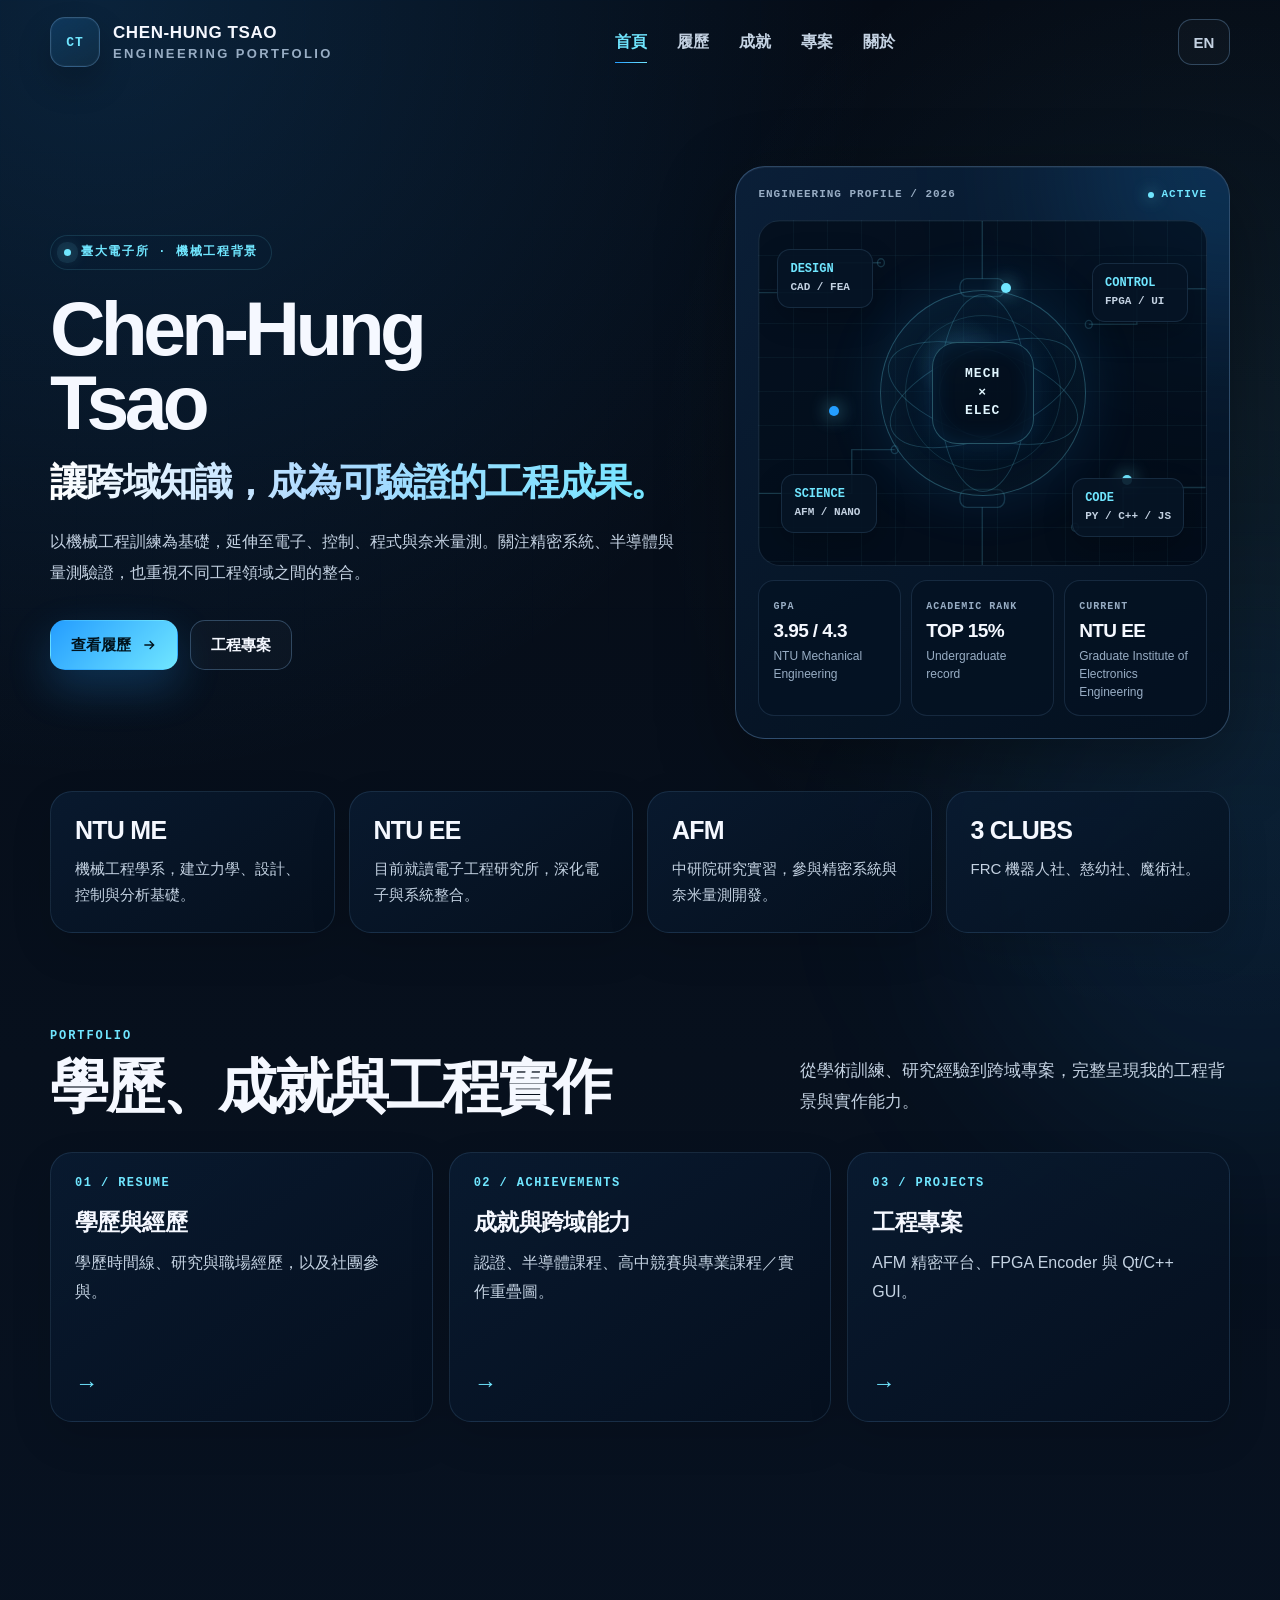
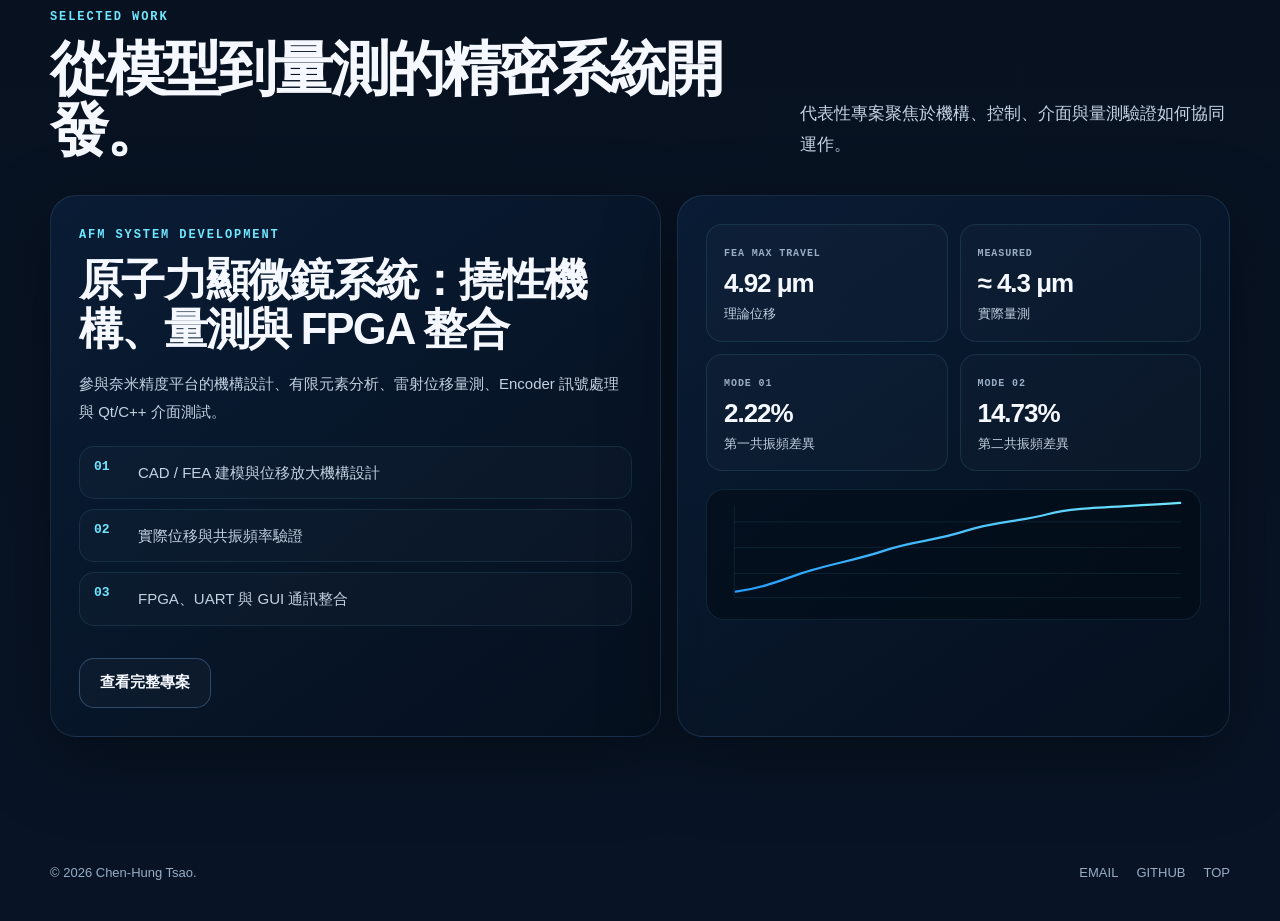
==== commit 79a3586c: "7 7" ====
--- a/index.html
+++ b/index.html
@@ -65,7 +65,7 @@
 </section>
 <section class="section">
   <div class="shell">
-    <div class="section-head reveal"><div><span class="kicker">Explore</span><h2 class="zh">依照目的，快速進入內容。</h2><h2 class="en">Explore the portfolio by purpose.</h2></div><p class="zh">網站改為多頁架構，學歷、經歷、成就與工程專案各自獨立，閱讀時不需要在單一長頁面中搜尋。</p><p class="en">The portfolio now uses a multi-page structure, separating resume, achievements, and engineering projects for faster navigation.</p></div>
+    <div class="section-head reveal"><div><span class="kicker">Portfolio</span><h2 class="zh">學歷、成就與工程實作</h2><h2 class="en">Education, achievements, and engineering work</h2></div><p class="zh">從學術訓練、研究經驗到跨域專案，完整呈現我的工程背景與實作能力。</p><p class="en">An overview of my academic training, research experience, and interdisciplinary engineering work.</p></div>
     <div class="link-grid">
       <a class="link-card reveal" href="resume.html"><span class="card-index">01 / RESUME</span><h3 class="zh">學歷與經歷</h3><h3 class="en">Education & Experience</h3><p class="zh">學歷時間線、研究與職場經歷，以及社團參與。</p><p class="en">Education timeline, research and work experience, and campus organizations.</p><span class="card-arrow">→</span></a>
       <a class="link-card reveal" data-delay="1" href="achievements.html"><span class="card-index">02 / ACHIEVEMENTS</span><h3 class="zh">成就與跨域能力</h3><h3 class="en">Achievements & Interdisciplinary Map</h3><p class="zh">認證、半導體課程、高中競賽與專業課程／實作重疊圖。</p><p class="en">Credentials, semiconductor training, competitions, and an interdisciplinary capability map.</p><span class="card-arrow">→</span></a>
--- a/styles.css
+++ b/styles.css
@@ -323,6 +323,70 @@
   .project-card, .preview-copy, .preview-data, .about-quote, .about-copy, .contact-panel { padding: 22px; }
   .footer-row { flex-direction: column; align-items: flex-start; }
 }
+
+
+/* V7 legibility and bilingual visual pass */
+body { font-size: 16px; }
+.brand-role { font-size: 13px; }
+.nav-links a { font-size: 16px; }
+.lang-toggle { font-size: 15px; }
+.eyebrow { font-size: 12px; }
+.button { font-size: 15px; }
+.panel-top { font-size: 11px; }
+.center-chip { font-size: 13px; }
+.node { min-width: 96px; padding: 11px 12px; font-size: 11px; }
+.node strong { font-size: 12px; }
+.metric small { font-size: 10px; }
+.metric strong { font-size: 19px; }
+.metric span { font-size: 12px; line-height: 1.5; }
+.kicker { font-size: 12px; }
+.section-head p, .page-intro { font-size: 17px; line-height: 1.82; }
+.summary-card p { font-size: 15px; }
+.card-index { font-size: 12px; }
+.link-card p, .content-card p, .credential-card p, .club-card p, .course-card p { font-size: 16px; }
+.project-points div { font-size: 15px; }
+.project-points b { font-size: 13px; }
+.data-box small { font-size: 10px; }
+.data-box span { font-size: 13px; }
+.resume-year { font-size: 13px; }
+.resume-entry .org { font-size: 15px; }
+.resume-entry p { font-size: 16px; }
+.tags span { font-size: 11px; padding: 7px 10px; }
+.card-type { font-size: 11px; }
+.stack-list { font-size: 15px; }
+.venn-label { font-size: 28px; }
+.venn-label-en { font-size: 24px; }
+.venn-sub { font-size: 16px; }
+.venn-center { font-size: 22px; }
+.venn-center-sub { font-size: 14px; letter-spacing: .055em; }
+.domain-card h3 { font-size: 20px; }
+.domain-card ul { font-size: 15px; line-height: 1.72; }
+.competition-item { font-size: 15px; }
+.project-card p { font-size: 16px; }
+.flow-step { font-size: 15px; }
+.flow-step b { font-size: 13px; }
+.project-visual .title { font-size: 16px; }
+.project-visual .sub { font-size: 12px; }
+.result small { font-size: 10px; }
+.result span { font-size: 13px; }
+.about-copy p { font-size: 17px; }
+.principle strong { font-size: 14px; }
+.principle span { font-size: 13px; }
+.contact-panel p { font-size: 17px; }
+.footer-row { font-size: 13px; }
+
+.venn-copy { pointer-events: none; }
+[data-lang="en"] .venn-copy.zh { display: none !important; }
+[data-lang="zh"] .venn-copy.en { display: none !important; }
+
+@media (max-width: 700px) {
+  .node { min-width: 80px; padding: 9px; font-size: 10px; }
+  .node strong { font-size: 11px; }
+  .center-chip { font-size: 12px; }
+  .venn-stage { min-height: 470px; }
+  .venn-svg { width: 800px; max-width: none; transform: scale(.62); }
+}
+
 @media (prefers-reduced-motion: reduce) {
   html { scroll-behavior: auto; }
   *, *::before, *::after { animation-duration: .01ms !important; animation-iteration-count: 1 !important; transition-duration: .01ms !important; }
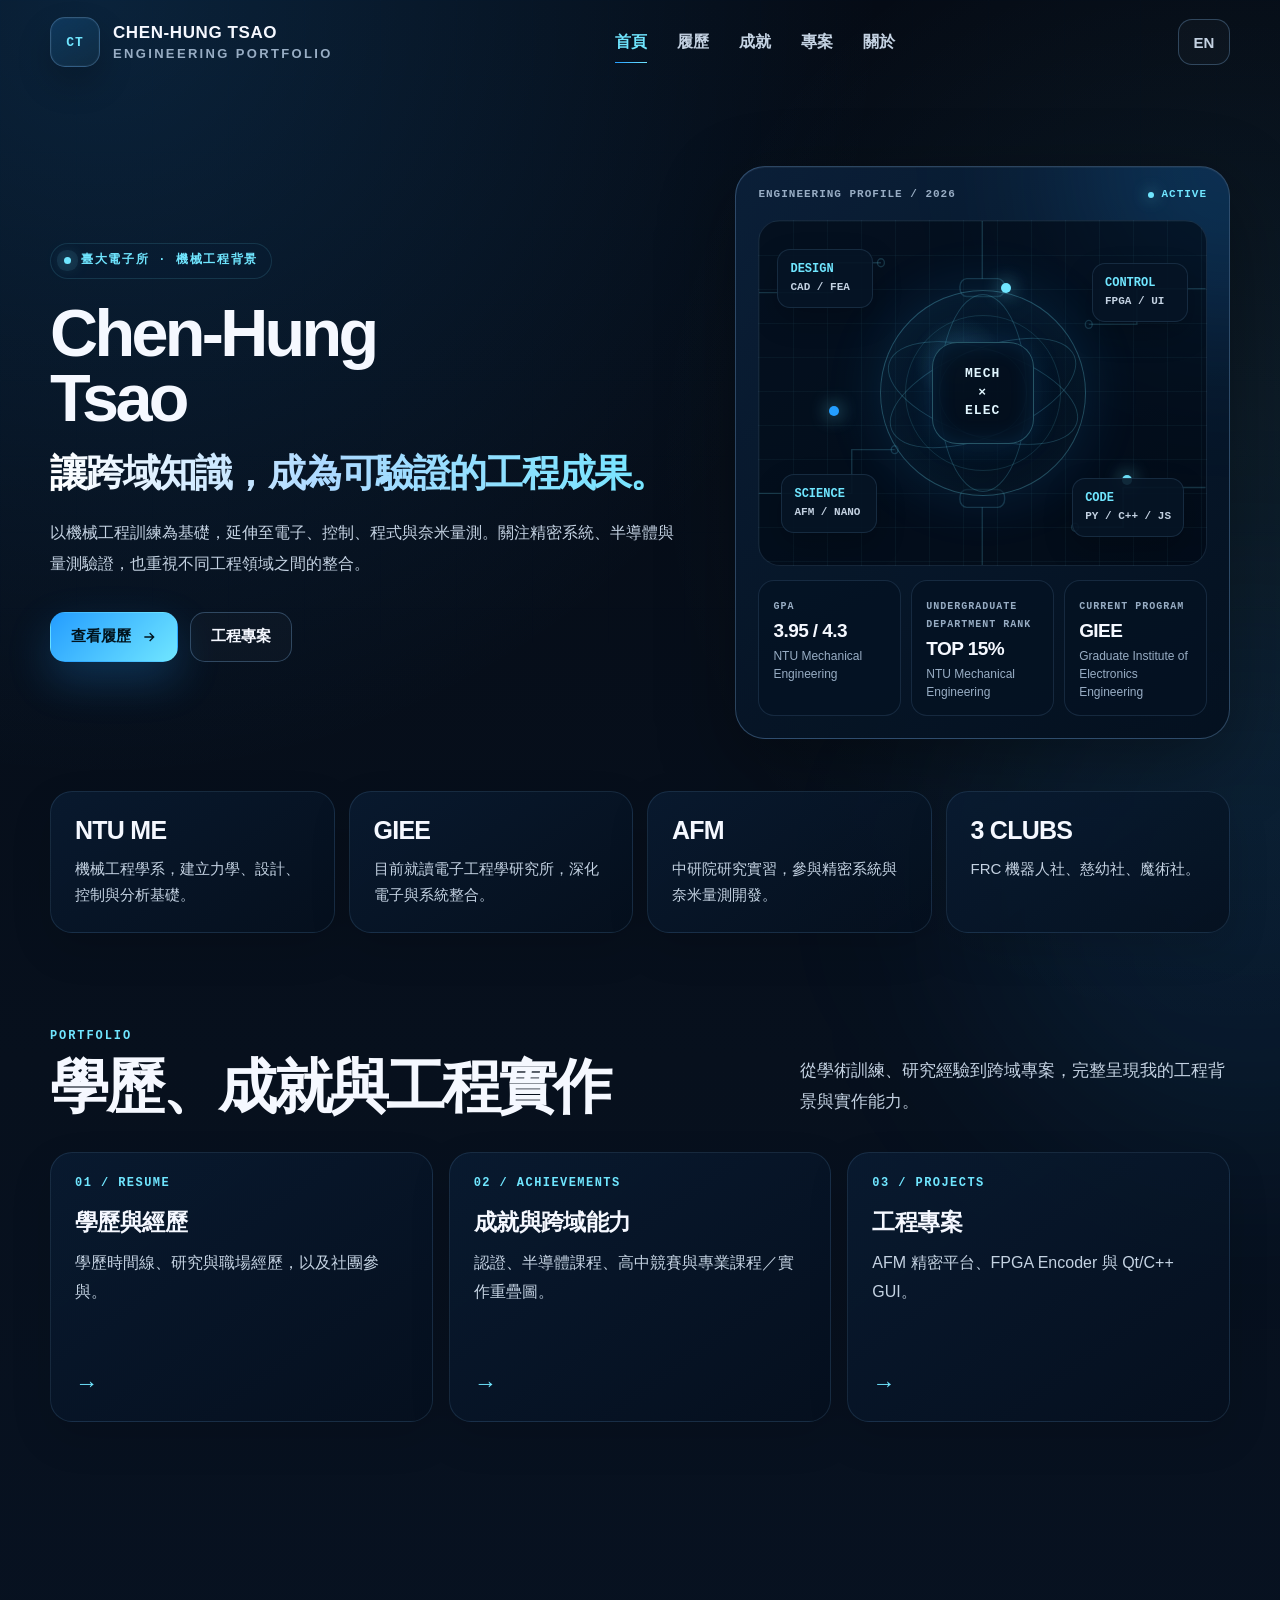
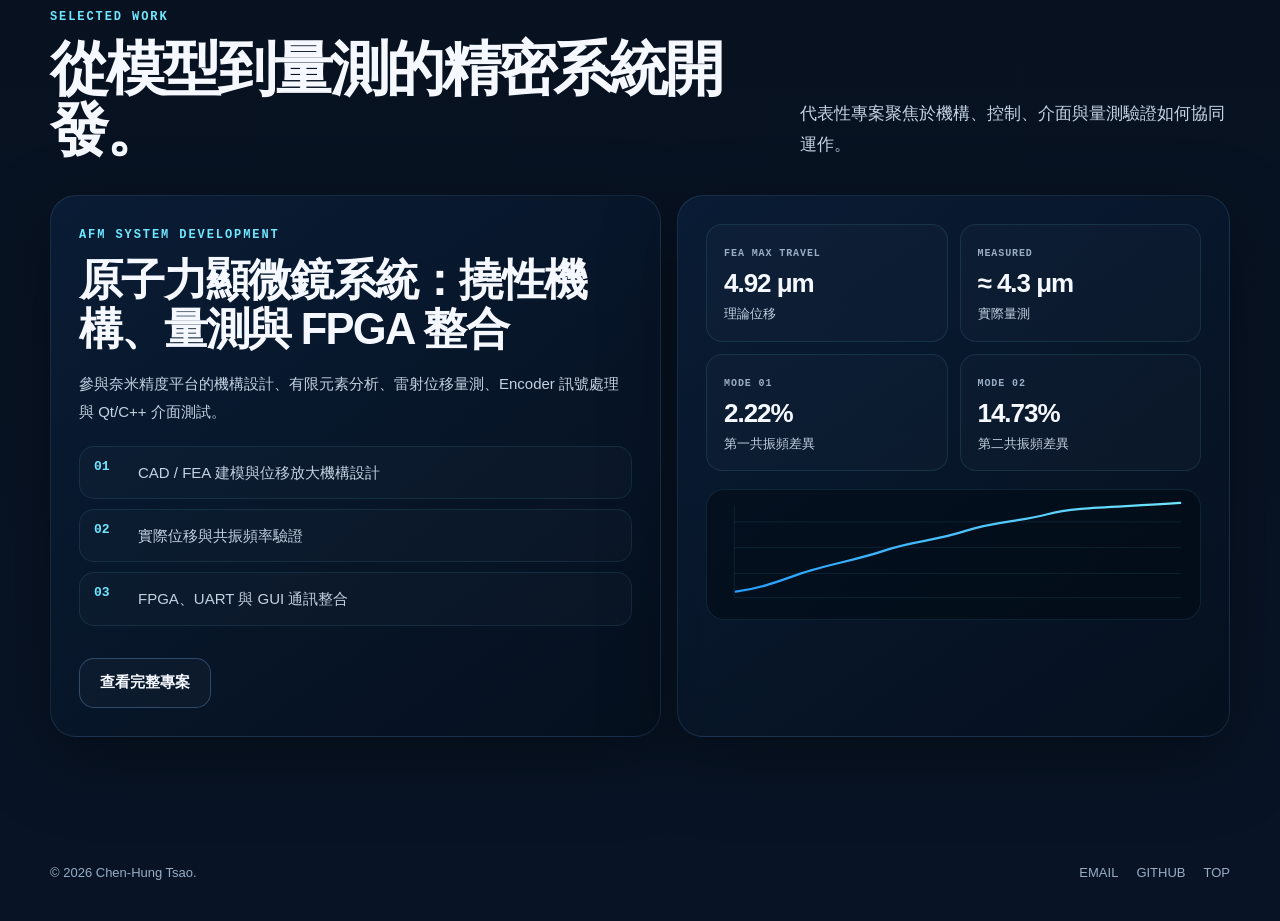
==== commit 676349a8: "9 9" ====
--- a/index.html
+++ b/index.html
@@ -55,13 +55,13 @@
           <div class="atom-core"></div><div class="orbit orbit-a"></div><div class="orbit orbit-b"></div><div class="orbit orbit-c"></div><div class="electron e1"></div><div class="electron e2"></div><div class="electron e3"></div><div class="center-chip">MECH<br>×<br>ELEC</div>
           <div class="node node-a"><strong>DESIGN</strong>CAD / FEA</div><div class="node node-b"><strong>CONTROL</strong>FPGA / UI</div><div class="node node-c"><strong>SCIENCE</strong>AFM / NANO</div><div class="node node-d"><strong>CODE</strong>PY / C++ / JS</div>
         </div>
-        <div class="panel-metrics"><div class="metric"><small>GPA</small><strong>3.95 / 4.3</strong><span>NTU Mechanical Engineering</span></div><div class="metric"><small>ACADEMIC RANK</small><strong>TOP 15%</strong><span>Undergraduate record</span></div><div class="metric"><small>CURRENT</small><strong>NTU EE</strong><span>Graduate Institute of Electronics Engineering</span></div></div>
+        <div class="panel-metrics"><div class="metric"><small>GPA</small><strong>3.95 / 4.3</strong><span>NTU Mechanical Engineering</span></div><div class="metric"><small>UNDERGRADUATE DEPARTMENT RANK</small><strong>TOP 15%</strong><span>NTU Mechanical Engineering</span></div><div class="metric"><small>CURRENT PROGRAM</small><strong>GIEE</strong><span>Graduate Institute of Electronics Engineering</span></div></div>
       </div>
     </div>
   </div>
 </section>
 <section class="shell reveal" aria-label="Profile summary">
-  <div class="summary-grid"><article class="summary-card"><strong>NTU ME</strong><p class="zh">機械工程學系，建立力學、設計、控制與分析基礎。</p><p class="en">Mechanical engineering foundation in mechanics, design, control, and analysis.</p></article><article class="summary-card"><strong>NTU EE</strong><p class="zh">目前就讀電子工程研究所，深化電子與系統整合。</p><p class="en">Currently deepening electronics and system integration at NTU.</p></article><article class="summary-card"><strong>AFM</strong><p class="zh">中研院研究實習，參與精密系統與奈米量測開發。</p><p class="en">Academia Sinica research experience in precision systems and nano measurement.</p></article><article class="summary-card"><strong>3 CLUBS</strong><p class="zh">FRC 機器人社、慈幼社、魔術社。</p><p class="en">FRC Robotics, community service, and magic club experience.</p></article></div>
+  <div class="summary-grid"><article class="summary-card"><strong>NTU ME</strong><p class="zh">機械工程學系，建立力學、設計、控制與分析基礎。</p><p class="en">Mechanical engineering foundation in mechanics, design, control, and analysis.</p></article><article class="summary-card"><strong>GIEE</strong><p class="zh">目前就讀電子工程學研究所，深化電子與系統整合。</p><p class="en">Currently deepening electronics and system integration at NTU.</p></article><article class="summary-card"><strong>AFM</strong><p class="zh">中研院研究實習，參與精密系統與奈米量測開發。</p><p class="en">Academia Sinica research experience in precision systems and nano measurement.</p></article><article class="summary-card"><strong>3 CLUBS</strong><p class="zh">FRC 機器人社、慈幼社、魔術社。</p><p class="en">FRC Robotics, community service, and magic club experience.</p></article></div>
 </section>
 <section class="section">
   <div class="shell">
--- a/styles.css
+++ b/styles.css
@@ -104,7 +104,7 @@
 .page-hero-grid { display: grid; grid-template-columns: minmax(0, 1.12fr) minmax(320px, .88fr); gap: 56px; align-items: center; }
 .eyebrow { width: fit-content; display: inline-flex; align-items: center; gap: 10px; padding: 9px 13px; border: 1px solid rgba(112,230,255,.13); border-radius: 999px; color: var(--cyan); background: rgba(9,30,54,.38); font: 800 10px/1.3 ui-monospace, SFMono-Regular, Menlo, Consolas, monospace; letter-spacing: .14em; text-transform: uppercase; }
 .status-dot { width: 7px; height: 7px; border-radius: 50%; background: var(--cyan); box-shadow: 0 0 0 7px rgba(112,230,255,.08), 0 0 16px rgba(112,230,255,.7); }
-.hero-name { margin: 22px 0 0; font-size: clamp(52px, 6vw, 86px); line-height: .96; letter-spacing: -.06em; font-weight: 870; }
+.hero-name { margin: 22px 0 0; font-size: clamp(46px, 5.2vw, 72px); line-height: .98; letter-spacing: -.055em; font-weight: 850; }
 .hero-name span { display: block; }
 .hero-tagline { max-width: 760px; margin: 20px 0 0; font-size: clamp(27px, 3vw, 46px); line-height: 1.13; letter-spacing: -.045em; font-weight: 830; color: transparent; background: linear-gradient(92deg, #fff 0%, #acd9ff 44%, var(--cyan) 100%); -webkit-background-clip: text; background-clip: text; }
 .hero-copy { max-width: 720px; margin: 24px 0 0; color: var(--muted-strong); font-size: clamp(16px, 1.25vw, 18px); line-height: 1.92; }
@@ -297,7 +297,7 @@
   .nav { min-height: var(--header); gap: 12px; }
   .nav-links { inset: var(--header) 13px auto; }
   .page-hero { padding-top: calc(var(--header) + 56px); }
-  .hero-name { font-size: clamp(44px,13vw,62px); }
+  .hero-name { font-size: clamp(39px,11.5vw,54px); }
   .hero-tagline { font-size: clamp(24px,8vw,36px); }
   .hero-actions { flex-direction: column; }
   .button { width: 100%; }
@@ -376,8 +376,9 @@
 .footer-row { font-size: 13px; }
 
 .venn-copy { pointer-events: none; }
-[data-lang="en"] .venn-copy.zh { display: none !important; }
-[data-lang="zh"] .venn-copy.en { display: none !important; }
+[data-venn-lang] { transition: opacity .16s ease; }
+[data-lang="zh"] [data-venn-lang="en"],
+[data-lang="en"] [data-venn-lang="zh"] { display: none !important; }
 
 @media (max-width: 700px) {
   .node { min-width: 80px; padding: 9px; font-size: 10px; }
